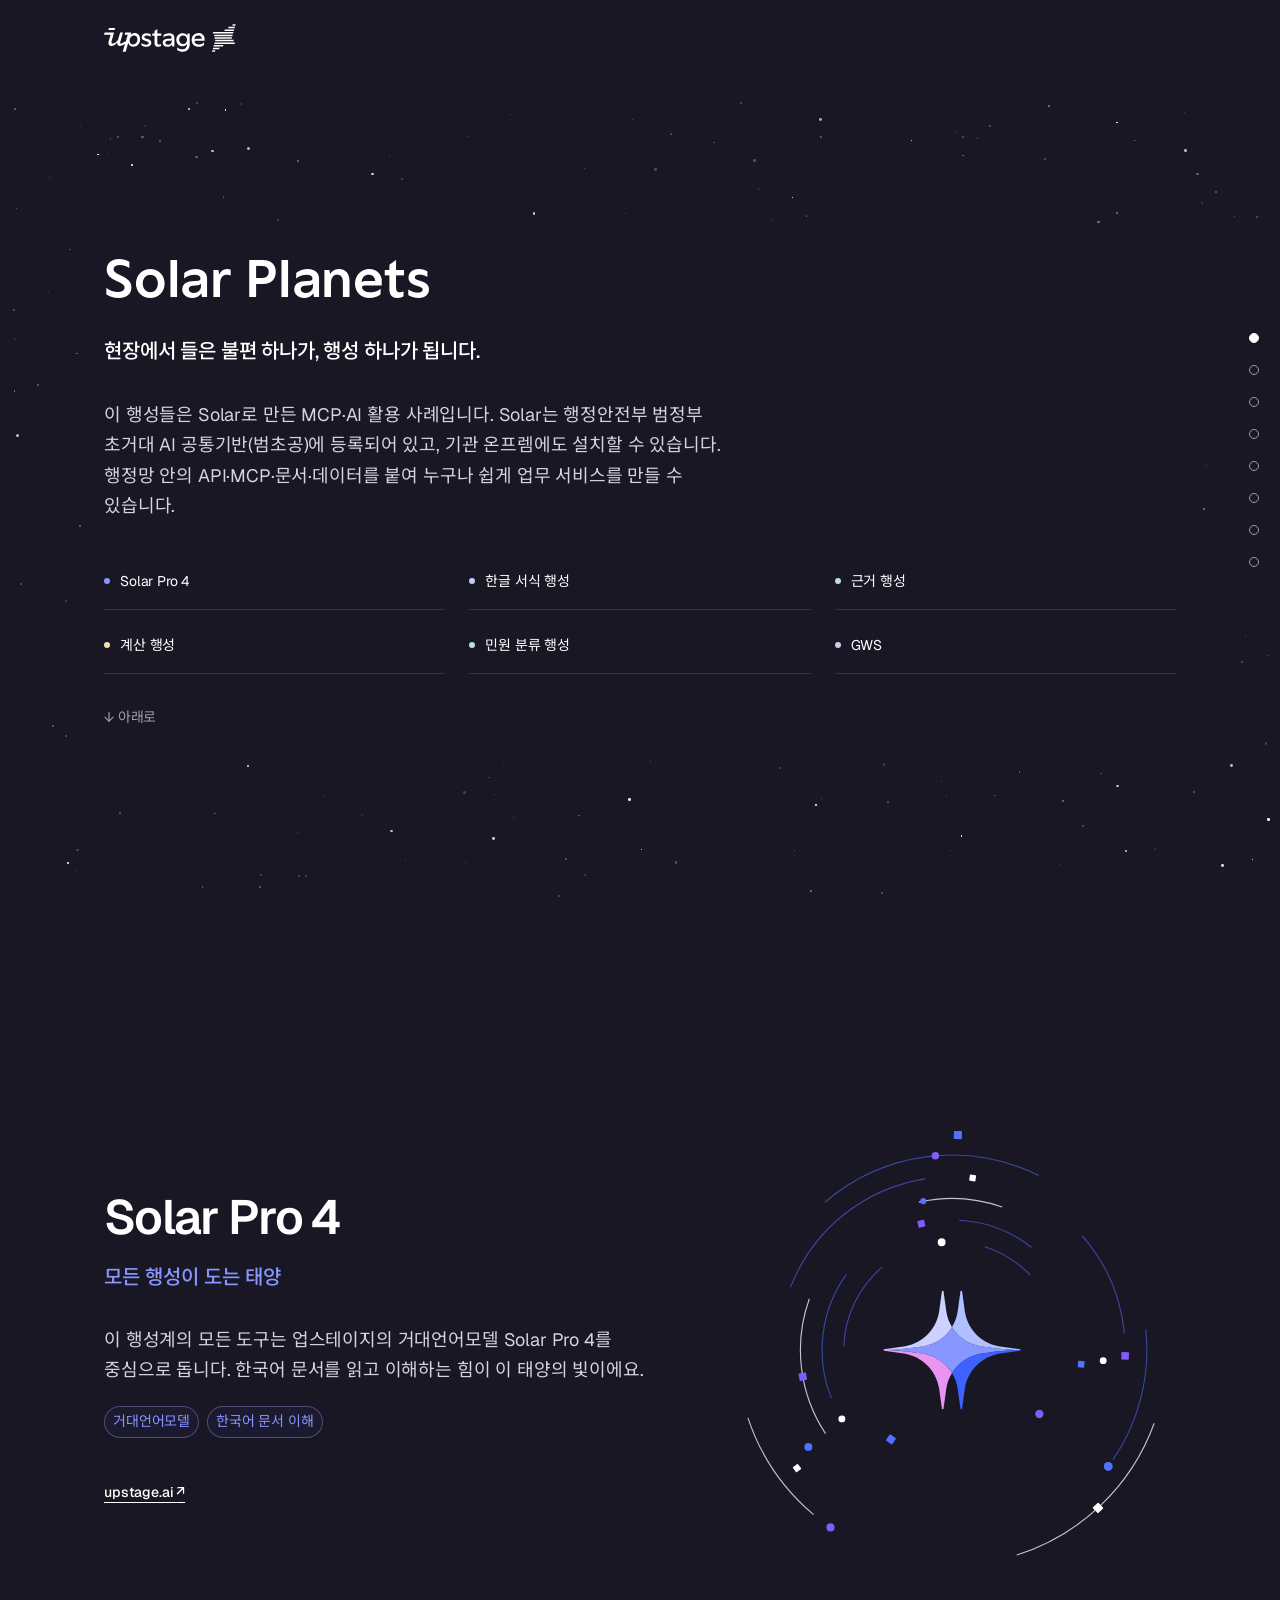
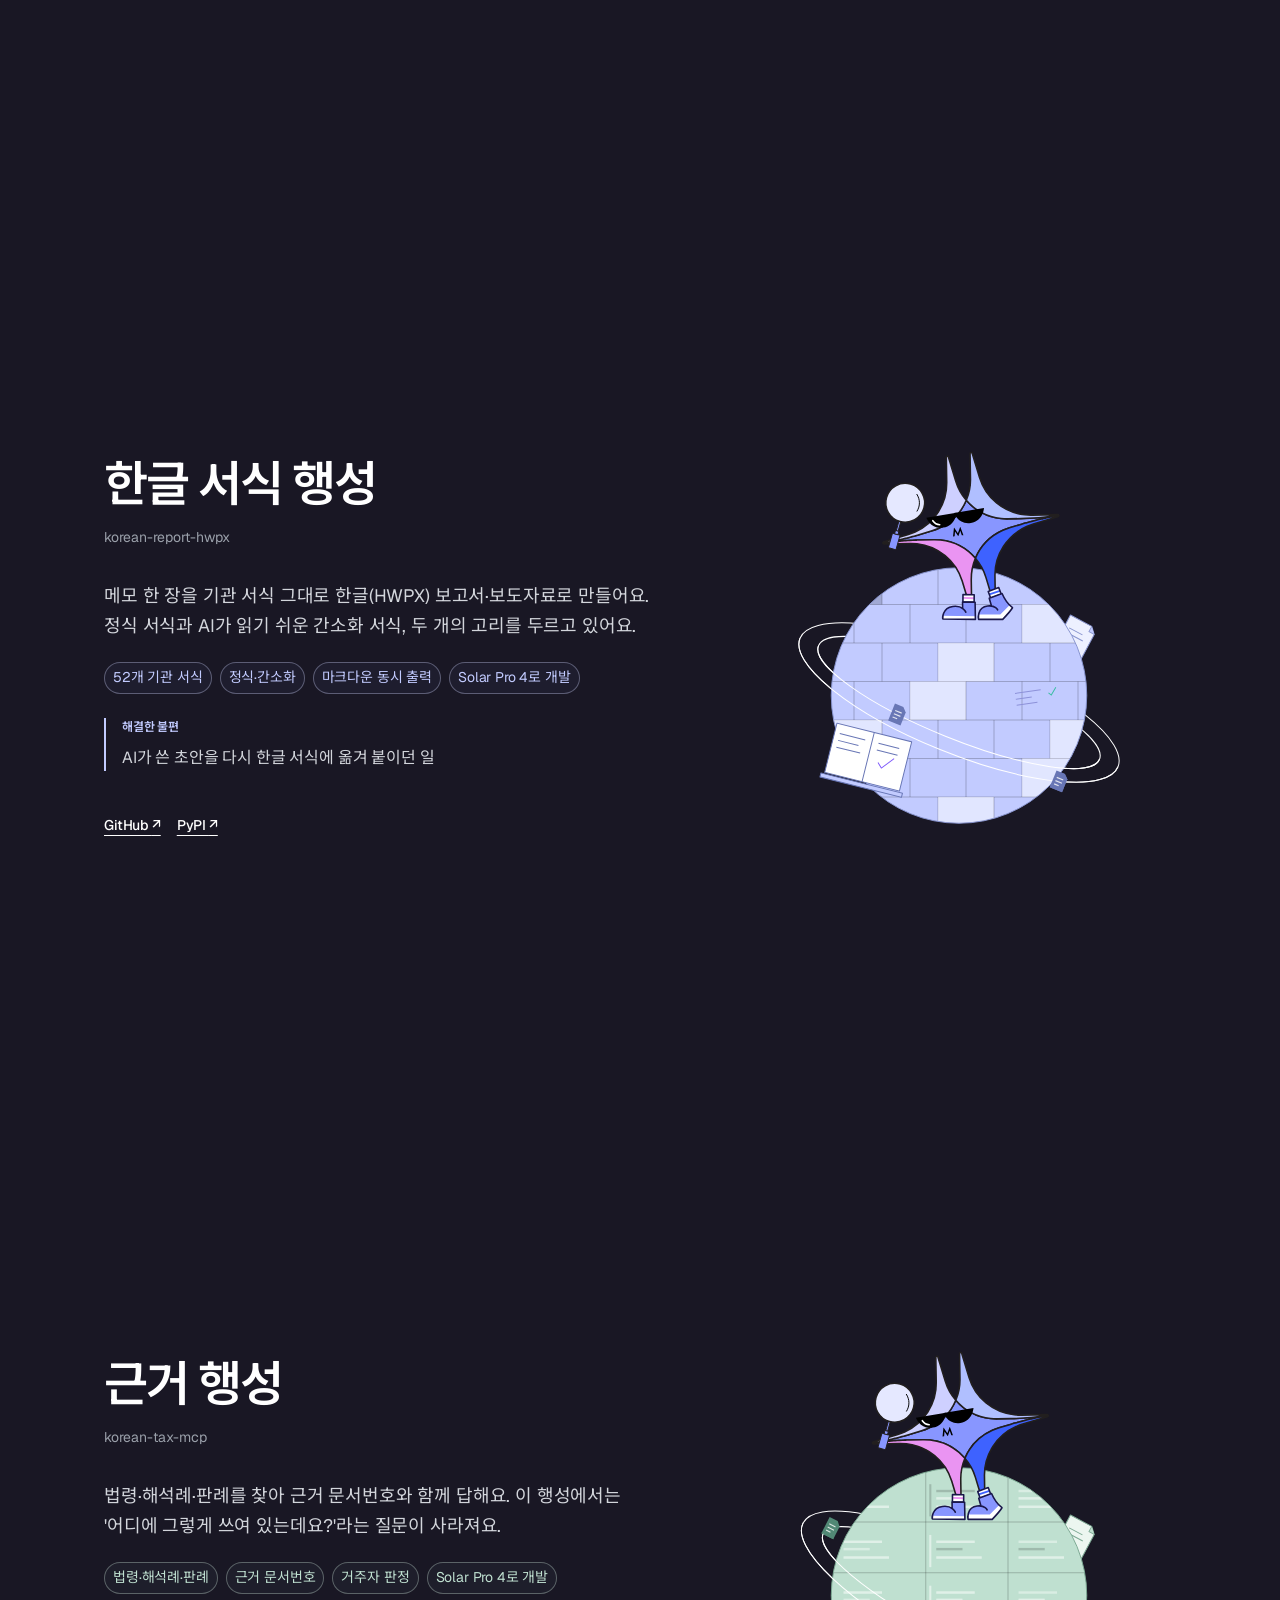
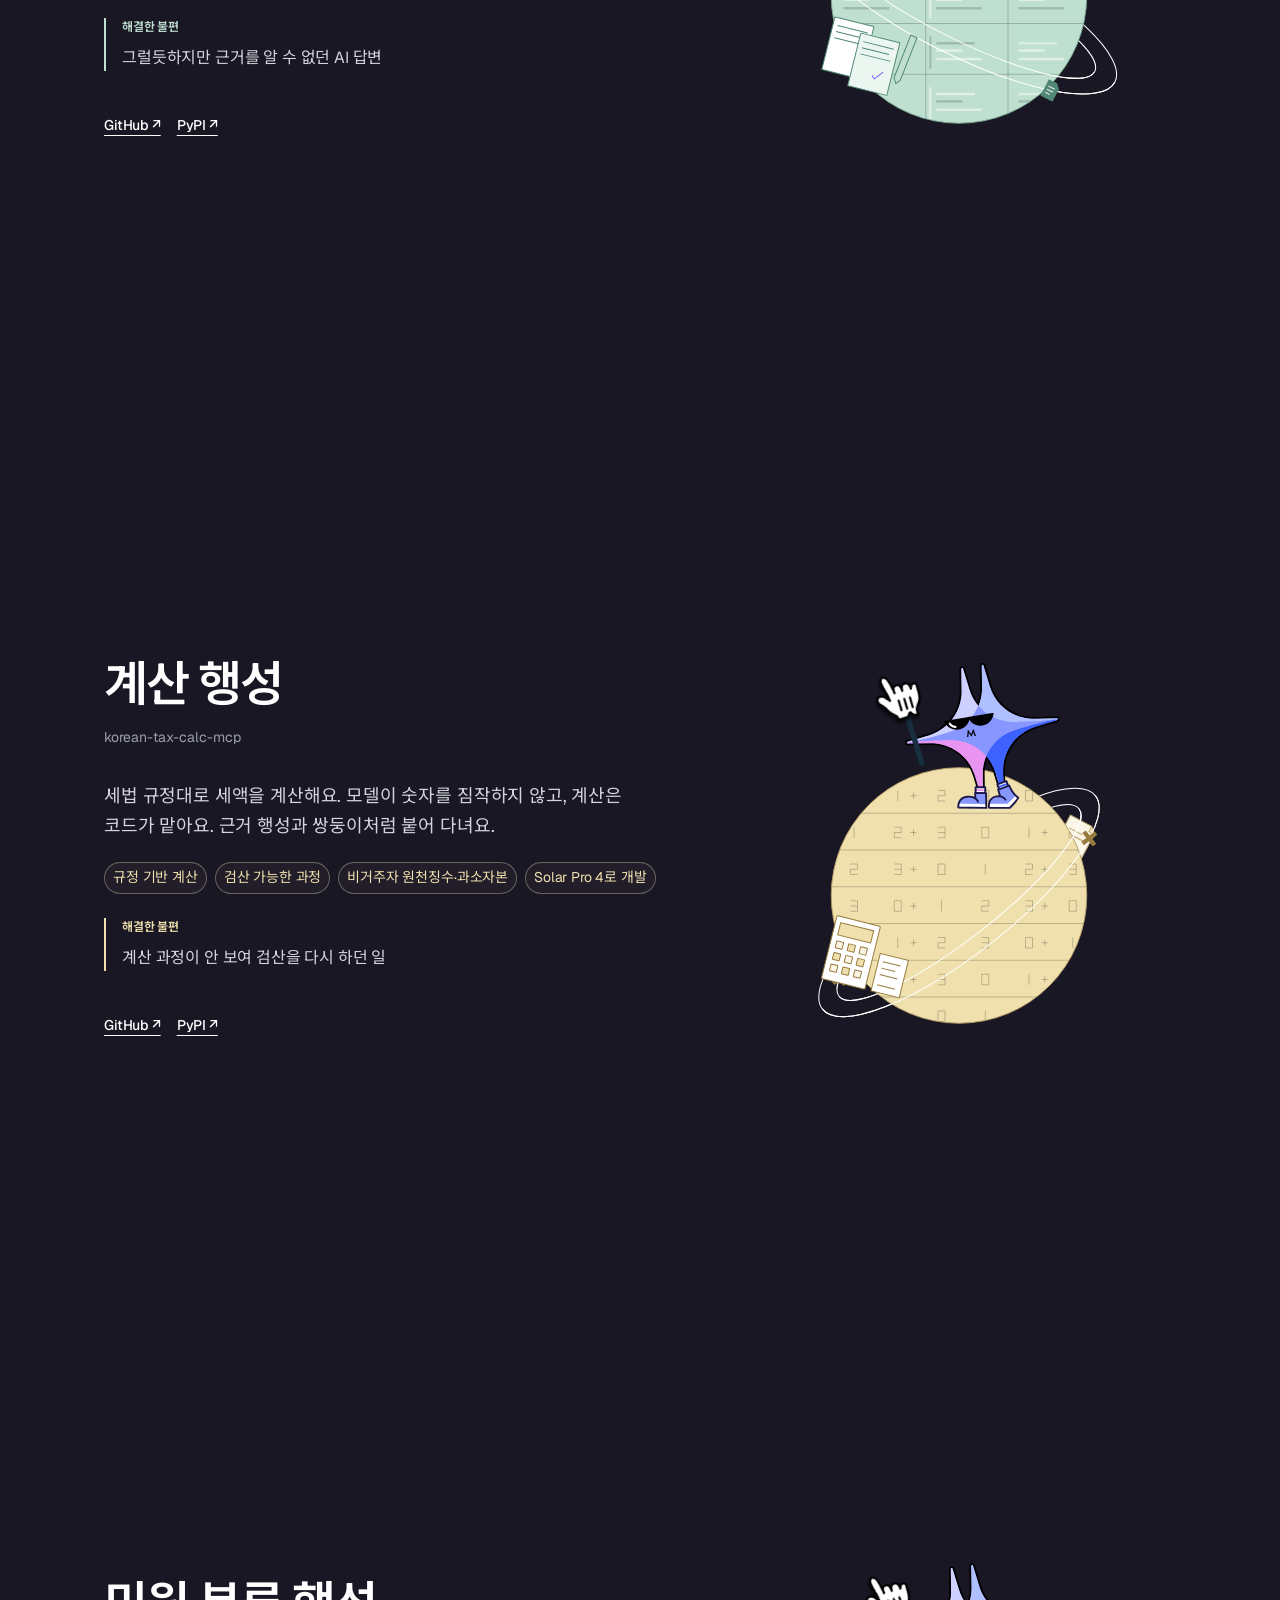
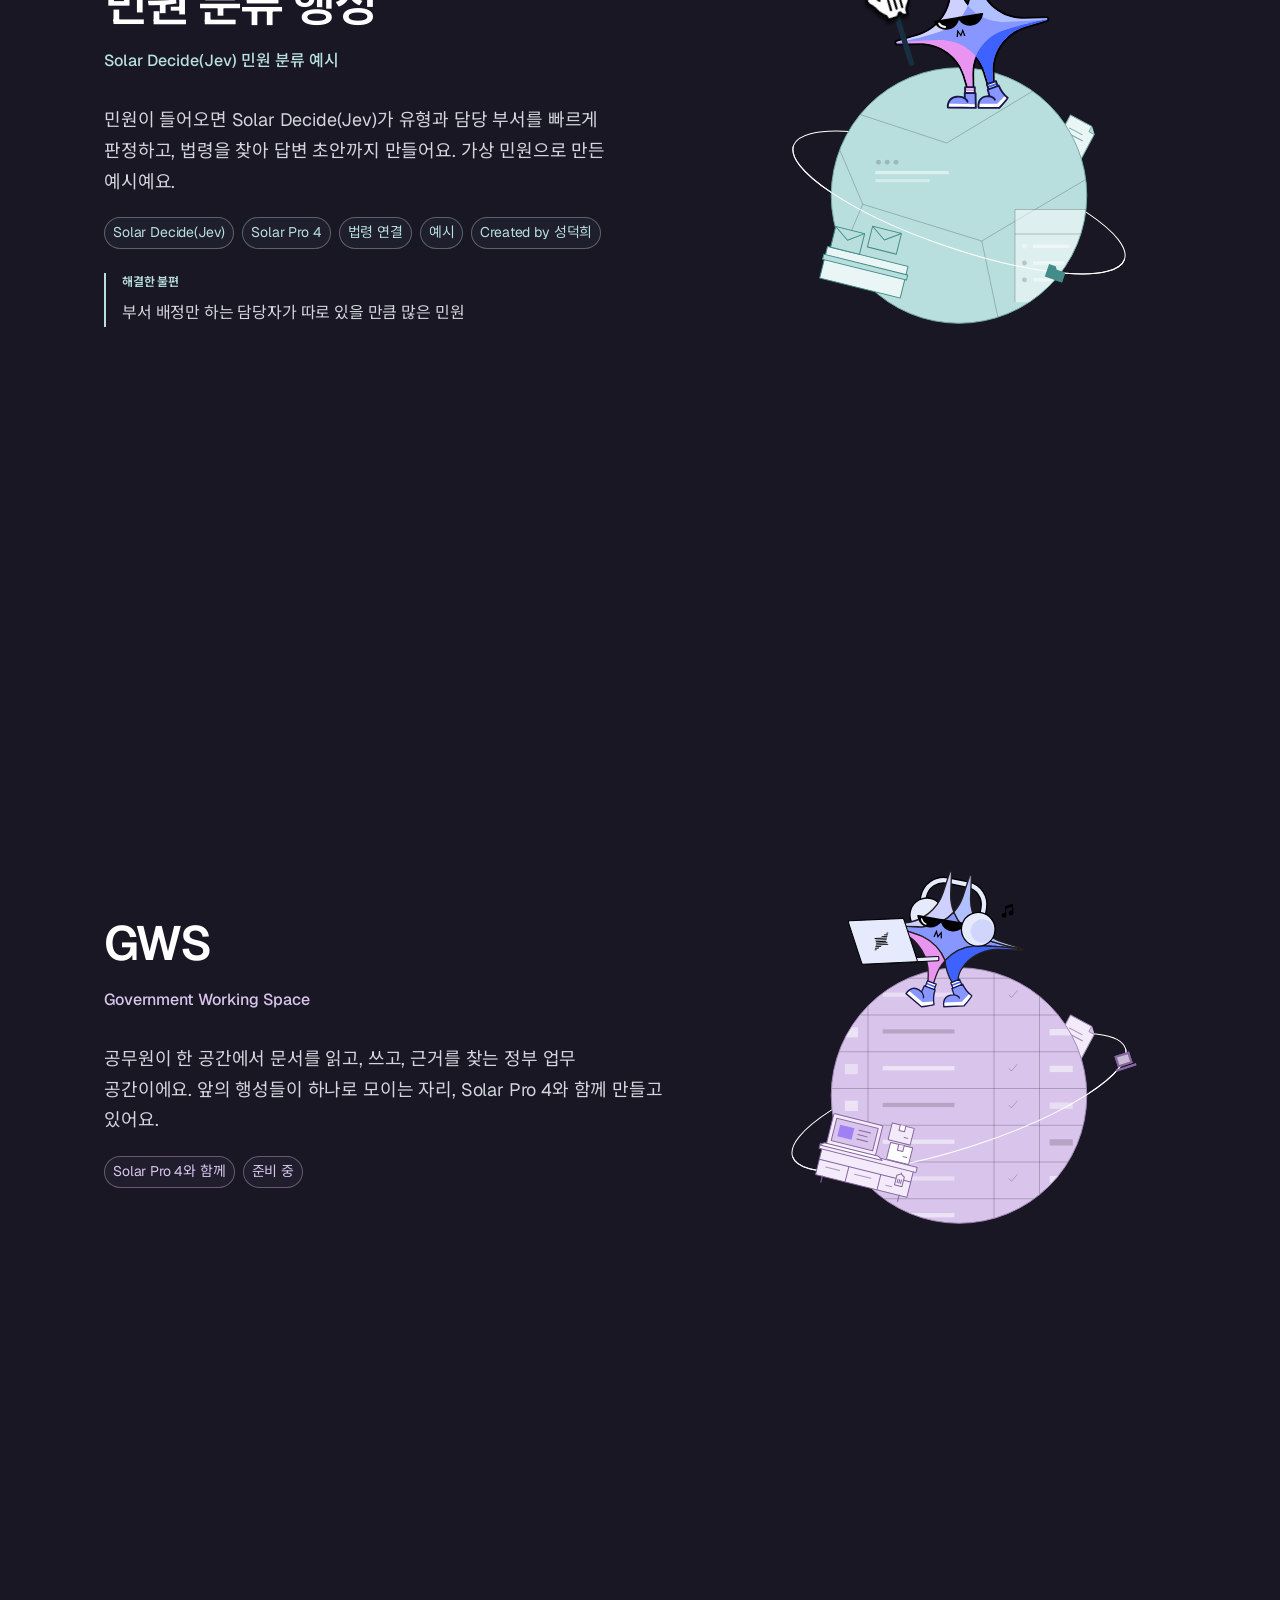
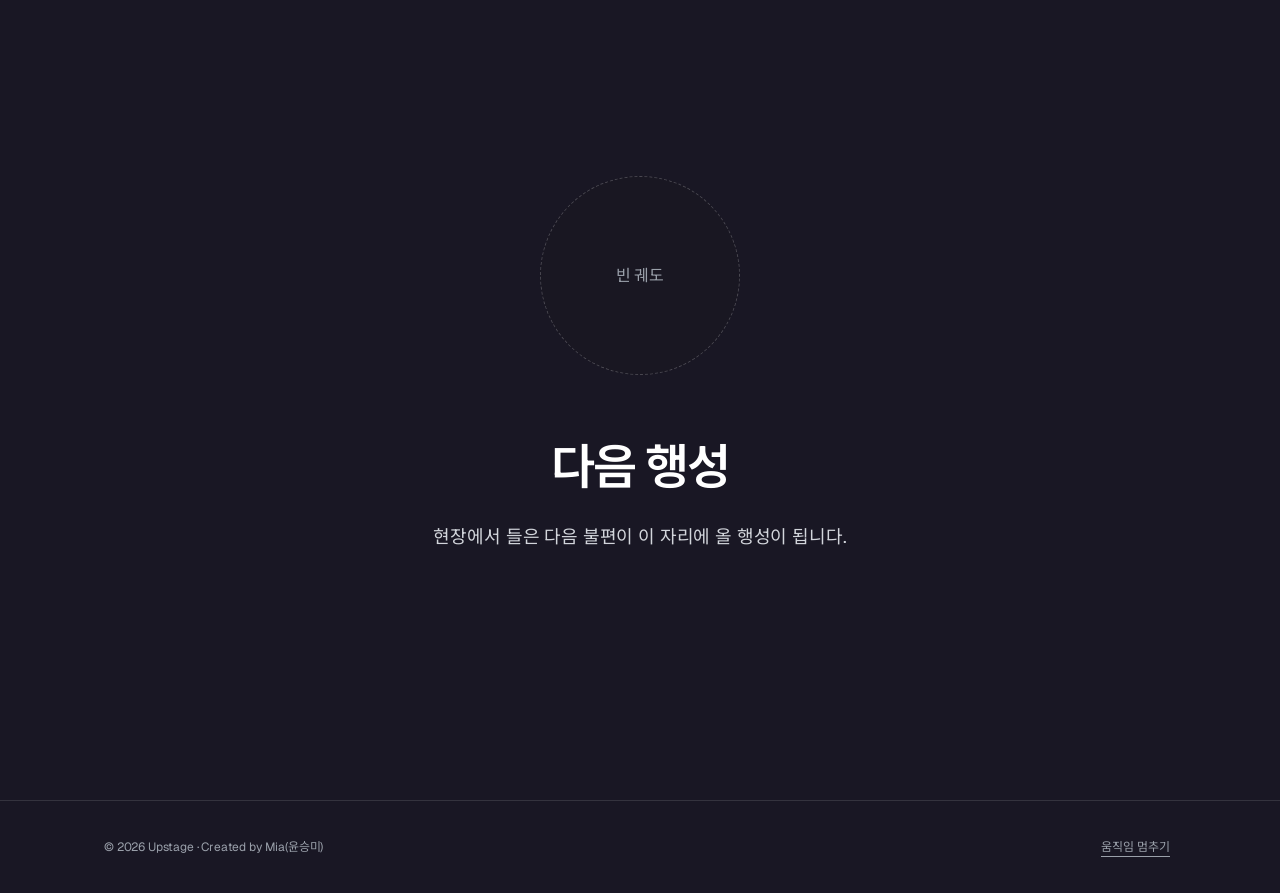
==== index.html @ 7675a3b5 "Paging: treat a reversed wheel direction as a new gesture Trackpad momentum after a downward swipe k" ====
<!doctype html>
<html lang="ko"><head><meta charset="utf-8"><meta name="viewport" content="width=device-width,initial-scale=1">
<meta name="description" content="업스테이지 Solar Pro 4로 만든 공공·세무 AI 도구들을 행성으로 둘러보는 소개 페이지">
<title>Solar Planets</title>
<link rel="icon" type="image/svg+xml" href="assets/brand/upstage_symbol_color.svg">
<link rel="stylesheet" href="https://fonts.googleapis.com/css2?family=Geist:wght@400;500;600;700&amp;family=Noto+Sans+KR:wght@400;500;600;700&amp;display=swap">
<link rel="stylesheet" href="assets/lift/primitives.css"><link rel="stylesheet" href="assets/lift/website.css"><link rel="stylesheet" href="assets/lift/base.website.css"><link rel="stylesheet" href="assets/lift/korean.css"><link rel="stylesheet" href="assets/lift/a11y.website.css"><link rel="stylesheet" href="assets/lift/motion.css"><link rel="stylesheet" href="assets/planet-theme.css?v=20261013-accent-01"><link rel="stylesheet" href="design.css?v=20261014-mobilehero-03">
<script src="section-paging.js?v=20261014-reverse-01" defer></script>
<script src="section-navigation.js?v=20261013-desktop-paging-01" defer></script>
<script src="artwork-motion.js?v=20261013-solar-hero-01" defer></script>
</head><body data-ds-surface="dark">
<div class="space-background" aria-hidden="true"><i class="twinkle-star" style="left:81.92%;top:27.43%;width:1.5px;height:1.5px;opacity:1;--twinkle-duration:6.35s;--twinkle-delay:-11.39s"></i><i style="left:3.43%;top:30.44%;width:1px;height:1px;opacity:0.09"></i><i style="left:98.40%;top:54.71%;width:2px;height:2px;opacity:0.25"></i><i style="left:74.21%;top:94.42%;width:1px;height:1px;opacity:0.29"></i><i style="left:57.51%;top:62.82%;width:1px;height:1px;opacity:0.20"></i><i style="left:56.51%;top:53.94%;width:1.5px;height:1.5px;opacity:0.21"></i><i style="left:20.25%;top:98.49%;width:1.5px;height:1.5px;opacity:0.31"></i><i style="left:86.68%;top:42.54%;width:2px;height:2px;opacity:0.21"></i><i style="left:76.55%;top:60.64%;width:1px;height:1px;opacity:0.11"></i><i style="left:87.43%;top:73.62%;width:1.5px;height:1.5px;opacity:0.29"></i><i style="left:49.24%;top:80.15%;width:1px;height:1px;opacity:0.17"></i><i style="left:22.03%;top:60.54%;width:2px;height:2px;opacity:0.27"></i><i style="left:15.08%;top:63.52%;width:2px;height:2px;opacity:0.17"></i><i style="left:9.35%;top:60.04%;width:1.5px;height:1.5px;opacity:0.32"></i><i style="left:6.63%;top:46.06%;width:1.5px;height:1.5px;opacity:0.26"></i><i style="left:51.10%;top:18.69%;width:2.5px;height:2.5px;opacity:0.24"></i><i style="left:52.01%;top:79.27%;width:1.5px;height:1.5px;opacity:0.35"></i><i class="twinkle-star" style="left:37.26%;top:72.13%;width:2.5px;height:2.5px;opacity:1;--twinkle-duration:7.64s;--twinkle-delay:-10.65s"></i><i style="left:56.19%;top:3.49%;width:2px;height:2px;opacity:0.36"></i><i style="left:73.55%;top:86.75%;width:1px;height:1px;opacity:0.31"></i><i style="left:91.71%;top:31.52%;width:1px;height:1px;opacity:0.13"></i><i style="left:82.05%;top:58.64%;width:1px;height:1px;opacity:0.11"></i><i style="left:10.54%;top:62.35%;width:1.5px;height:1.5px;opacity:0.32"></i><i style="left:46.44%;top:65.77%;width:2px;height:2px;opacity:0.32"></i><i style="left:32.22%;top:71.46%;width:1.5px;height:1.5px;opacity:0.15"></i><i style="left:69.67%;top:30.17%;width:1px;height:1px;opacity:0.25"></i><i style="left:23.85%;top:97.19%;width:2px;height:2px;opacity:0.23"></i><i style="left:64.08%;top:15.14%;width:1.5px;height:1.5px;opacity:0.30"></i><i style="left:16.50%;top:26.14%;width:1.5px;height:1.5px;opacity:0.09"></i><i style="left:96.95%;top:73.48%;width:2px;height:2px;opacity:0.29"></i><i style="left:6.56%;top:2.53%;width:2px;height:2px;opacity:0.10"></i><i style="left:27.07%;top:38.47%;width:1.5px;height:1.5px;opacity:0.18"></i><i style="left:79.99%;top:52.02%;width:2px;height:2px;opacity:0.15"></i><i style="left:82.81%;top:16.72%;width:1px;height:1px;opacity:0.15"></i><i class="twinkle-star" style="left:51.11%;top:27.49%;width:1px;height:1px;opacity:1;--twinkle-duration:7.59s;--twinkle-delay:-9.90s"></i><i style="left:44.37%;top:42.48%;width:1px;height:1px;opacity:0.24"></i><i style="left:54.72%;top:41.01%;width:1px;height:1px;opacity:0.16"></i><i style="left:83.38%;top:29.95%;width:1px;height:1px;opacity:0.27"></i><i style="left:14.42%;top:46.22%;width:1px;height:1px;opacity:0.20"></i><i style="left:30.88%;top:32.09%;width:2px;height:2px;opacity:0.13"></i><i style="left:76.54%;top:4.25%;width:1px;height:1px;opacity:0.11"></i><i style="left:53.85%;top:83.68%;width:2px;height:2px;opacity:0.19"></i><i style="left:31.03%;top:2.06%;width:1px;height:1px;opacity:0.14"></i><i style="left:68.73%;top:33.63%;width:1px;height:1px;opacity:0.10"></i><i style="left:69.94%;top:74.78%;width:1px;height:1px;opacity:0.24"></i><i style="left:94.24%;top:51.67%;width:1px;height:1px;opacity:0.35"></i><i style="left:83.37%;top:55.72%;width:2px;height:2px;opacity:0.17"></i><i style="left:62.37%;top:53.79%;width:1.5px;height:1.5px;opacity:0.33"></i><i style="left:83.31%;top:41.16%;width:1px;height:1px;opacity:0.32"></i><i style="left:16.29%;top:22.76%;width:1px;height:1px;opacity:0.12"></i><i style="left:17.41%;top:21.83%;width:1.5px;height:1.5px;opacity:0.30"></i><i class="twinkle-star" style="left:52.26%;top:78.45%;width:1.5px;height:1.5px;opacity:1;--twinkle-duration:8.05s;--twinkle-delay:-4.14s"></i><i style="left:8.73%;top:55.32%;width:1.5px;height:1.5px;opacity:0.11"></i><i style="left:30.91%;top:79.54%;width:1.5px;height:1.5px;opacity:0.24"></i><i style="left:93.81%;top:22.40%;width:2px;height:2px;opacity:0.18"></i><i style="left:8.32%;top:70.95%;width:2.5px;height:2.5px;opacity:0.22"></i><i style="left:82.81%;top:95.96%;width:1px;height:1px;opacity:0.22"></i><i style="left:69.27%;top:88.97%;width:2.5px;height:2.5px;opacity:0.29"></i><i style="left:57.82%;top:11.34%;width:1.5px;height:1.5px;opacity:0.23"></i><i style="left:93.44%;top:19.20%;width:2.5px;height:2.5px;opacity:0.32"></i><i style="left:77.34%;top:10.37%;width:1.5px;height:1.5px;opacity:0.34"></i><i style="left:79.60%;top:85.68%;width:1.5px;height:1.5px;opacity:0.31"></i><i style="left:3.75%;top:32.34%;width:1px;height:1px;opacity:0.23"></i><i style="left:84.47%;top:82.32%;width:1.5px;height:1.5px;opacity:0.13"></i><i style="left:92.78%;top:27.47%;width:1.5px;height:1.5px;opacity:0.26"></i><i style="left:5.93%;top:96.72%;width:1.5px;height:1.5px;opacity:0.12"></i><i style="left:81.00%;top:83.26%;width:2px;height:2px;opacity:0.30"></i><i style="left:49.34%;top:13.20%;width:1.5px;height:1.5px;opacity:0.25"></i><i class="twinkle-star" style="left:65.20%;top:70.31%;width:2px;height:2px;opacity:1;--twinkle-duration:8.69s;--twinkle-delay:-7.58s"></i><i style="left:9.30%;top:90.27%;width:1.5px;height:1.5px;opacity:0.28"></i><i style="left:47.30%;top:1.59%;width:2px;height:2px;opacity:0.20"></i><i style="left:46.27%;top:78.24%;width:1.5px;height:1.5px;opacity:0.29"></i><i style="left:15.25%;top:17.31%;width:2.5px;height:2.5px;opacity:0.32"></i><i style="left:15.33%;top:46.63%;width:2px;height:2px;opacity:0.34"></i><i style="left:11.50%;top:60.67%;width:1px;height:1px;opacity:0.24"></i><i style="left:38.16%;top:86.31%;width:1.5px;height:1.5px;opacity:0.19"></i><i style="left:75.33%;top:56.45%;width:1px;height:1px;opacity:0.26"></i><i style="left:45.29%;top:7.10%;width:2px;height:2px;opacity:0.34"></i><i style="left:13.51%;top:37.31%;width:2px;height:2px;opacity:0.30"></i><i style="left:48.65%;top:49.75%;width:1.5px;height:1.5px;opacity:0.10"></i><i style="left:82.41%;top:72.85%;width:1.5px;height:1.5px;opacity:0.36"></i><i style="left:11.27%;top:13.90%;width:1.5px;height:1.5px;opacity:0.11"></i><i style="left:26.08%;top:2.97%;width:1.5px;height:1.5px;opacity:0.13"></i><i style="left:39.85%;top:12.70%;width:1px;height:1px;opacity:0.26"></i><i style="left:98.13%;top:52.33%;width:1px;height:1px;opacity:0.27"></i><i class="twinkle-star" style="left:71.16%;top:15.54%;width:1px;height:1px;opacity:1;--twinkle-duration:7.65s;--twinkle-delay:-8.48s"></i><i style="left:81.61%;top:59.44%;width:2.5px;height:2.5px;opacity:0.15"></i><i style="left:39.94%;top:79.30%;width:1.5px;height:1.5px;opacity:0.36"></i><i style="left:85.18%;top:48.01%;width:1.5px;height:1.5px;opacity:0.23"></i><i style="left:20.02%;top:64.91%;width:2px;height:2px;opacity:0.27"></i><i style="left:42.96%;top:79.63%;width:1.5px;height:1.5px;opacity:0.28"></i><i style="left:17.92%;top:82.41%;width:1.5px;height:1.5px;opacity:0.10"></i><i style="left:6.24%;top:13.95%;width:1.5px;height:1.5px;opacity:0.19"></i><i style="left:69.95%;top:63.10%;width:1px;height:1px;opacity:0.20"></i><i style="left:72.95%;top:26.13%;width:2px;height:2px;opacity:0.34"></i><i style="left:76.32%;top:40.62%;width:2.5px;height:2.5px;opacity:0.17"></i><i style="left:27.36%;top:2.48%;width:2px;height:2px;opacity:0.10"></i><i style="left:31.33%;top:19.82%;width:1.5px;height:1.5px;opacity:0.21"></i><i style="left:86.78%;top:43.87%;width:2px;height:2px;opacity:0.16"></i><i style="left:31.63%;top:95.39%;width:1px;height:1px;opacity:0.26"></i><i style="left:50.42%;top:23.79%;width:1px;height:1px;opacity:0.09"></i><i style="left:59.08%;top:51.65%;width:2px;height:2px;opacity:0.32"></i><i class="twinkle-star" style="left:67.81%;top:62.00%;width:1.5px;height:1.5px;opacity:1;--twinkle-duration:8.95s;--twinkle-delay:-11.81s"></i><i style="left:37.94%;top:56.71%;width:1px;height:1px;opacity:0.32"></i><i style="left:75.14%;top:1.58%;width:1.5px;height:1.5px;opacity:0.34"></i><i style="left:30.36%;top:17.37%;width:1px;height:1px;opacity:0.29"></i><i style="left:55.37%;top:29.26%;width:1px;height:1px;opacity:0.29"></i><i style="left:54.33%;top:80.04%;width:1px;height:1px;opacity:0.36"></i><i style="left:64.12%;top:88.63%;width:1.5px;height:1.5px;opacity:0.30"></i><i style="left:16.05%;top:7.68%;width:1.5px;height:1.5px;opacity:0.29"></i><i style="left:70.53%;top:79.27%;width:1.5px;height:1.5px;opacity:0.23"></i><i style="left:5.07%;top:66.63%;width:2px;height:2px;opacity:0.20"></i><i style="left:90.83%;top:83.60%;width:1px;height:1px;opacity:0.10"></i><i style="left:80.92%;top:69.58%;width:1.5px;height:1.5px;opacity:0.14"></i><i style="left:5.05%;top:81.67%;width:2px;height:2px;opacity:0.27"></i><i style="left:83.57%;top:51.94%;width:1px;height:1px;opacity:0.21"></i><i style="left:40.10%;top:80.70%;width:1px;height:1px;opacity:0.32"></i><i style="left:68.98%;top:84.83%;width:2.5px;height:2.5px;opacity:0.16"></i><i style="left:93.62%;top:64.82%;width:1.5px;height:1.5px;opacity:0.31"></i><i class="twinkle-star" style="left:61.89%;top:21.85%;width:1px;height:1px;opacity:1;--twinkle-duration:6.62s;--twinkle-delay:-3.92s"></i><i style="left:46.65%;top:75.97%;width:1px;height:1px;opacity:0.14"></i><i style="left:52.19%;top:53.37%;width:1.5px;height:1.5px;opacity:0.22"></i><i style="left:89.53%;top:11.05%;width:2px;height:2px;opacity:0.29"></i><i style="left:26.67%;top:50.55%;width:1px;height:1px;opacity:0.23"></i><i style="left:94.92%;top:21.18%;width:2px;height:2px;opacity:0.32"></i><i style="left:75.93%;top:31.03%;width:1.5px;height:1.5px;opacity:0.24"></i><i style="left:21.07%;top:54.40%;width:1.5px;height:1.5px;opacity:0.34"></i><i style="left:12.46%;top:15.55%;width:2px;height:2px;opacity:0.35"></i><i style="left:33.76%;top:64.43%;width:1.5px;height:1.5px;opacity:0.34"></i><i style="left:43.44%;top:6.23%;width:2px;height:2px;opacity:0.36"></i><i style="left:7.68%;top:72.32%;width:2px;height:2px;opacity:0.14"></i><i style="left:39.45%;top:70.28%;width:1.5px;height:1.5px;opacity:0.10"></i><i style="left:88.49%;top:50.62%;width:2px;height:2px;opacity:0.22"></i><i style="left:54.14%;top:63.77%;width:1.5px;height:1.5px;opacity:0.10"></i><i style="left:66.28%;top:25.96%;width:2px;height:2px;opacity:0.29"></i><i style="left:71.89%;top:29.25%;width:2px;height:2px;opacity:0.18"></i><i class="twinkle-star" style="left:98.10%;top:48.54%;width:1.5px;height:1.5px;opacity:1;--twinkle-duration:8.52s;--twinkle-delay:-5.14s"></i><i style="left:68.84%;top:99.06%;width:2px;height:2px;opacity:0.28"></i><i style="left:98.10%;top:2.34%;width:1.5px;height:1.5px;opacity:0.34"></i><i style="left:28.24%;top:90.46%;width:2px;height:2px;opacity:0.10"></i><i style="left:9.17%;top:15.06%;width:2px;height:2px;opacity:0.32"></i><i style="left:49.08%;top:48.12%;width:2px;height:2px;opacity:0.17"></i><i style="left:50.82%;top:84.57%;width:1px;height:1px;opacity:0.30"></i><i style="left:7.06%;top:28.05%;width:2px;height:2px;opacity:0.17"></i><i style="left:86.40%;top:76.66%;width:1px;height:1px;opacity:0.23"></i><i style="left:60.20%;top:24.42%;width:1px;height:1px;opacity:0.34"></i><i style="left:64.06%;top:30.06%;width:1.5px;height:1.5px;opacity:0.23"></i><i style="left:48.82%;top:23.62%;width:1.5px;height:1.5px;opacity:0.24"></i><i style="left:36.58%;top:15.08%;width:1px;height:1px;opacity:0.29"></i><i style="left:76.30%;top:15.26%;width:1.5px;height:1.5px;opacity:0.21"></i><i style="left:89.33%;top:77.71%;width:1px;height:1px;opacity:0.10"></i><i style="left:84.50%;top:91.68%;width:2px;height:2px;opacity:0.27"></i><i style="left:38.46%;top:43.54%;width:2px;height:2px;opacity:0.30"></i><i class="twinkle-star" style="left:47.25%;top:27.19%;width:1px;height:1px;opacity:1;--twinkle-duration:6.58s;--twinkle-delay:-11.21s"></i><i style="left:93.24%;top:87.87%;width:2px;height:2px;opacity:0.32"></i><i style="left:22.94%;top:17.96%;width:1.5px;height:1.5px;opacity:0.18"></i><i style="left:97.25%;top:70.64%;width:1px;height:1px;opacity:0.29"></i><i style="left:92.52%;top:12.45%;width:1px;height:1px;opacity:0.22"></i><i style="left:81.58%;top:17.57%;width:1.5px;height:1.5px;opacity:0.27"></i><i style="left:67.09%;top:72.52%;width:1.5px;height:1.5px;opacity:0.10"></i><i style="left:56.61%;top:52.64%;width:1.5px;height:1.5px;opacity:0.27"></i><i style="left:65.68%;top:31.00%;width:2px;height:2px;opacity:0.12"></i><i style="left:18.67%;top:64.63%;width:1.5px;height:1.5px;opacity:0.34"></i><i style="left:90.14%;top:94.21%;width:2px;height:2px;opacity:0.11"></i><i style="left:5.10%;top:46.87%;width:1px;height:1px;opacity:0.09"></i><i style="left:40.05%;top:90.76%;width:1px;height:1px;opacity:0.35"></i><i style="left:44.16%;top:95.29%;width:2px;height:2px;opacity:0.33"></i><i style="left:55.69%;top:37.42%;width:1.5px;height:1.5px;opacity:0.17"></i><i style="left:55.66%;top:42.45%;width:1.5px;height:1.5px;opacity:0.27"></i><i style="left:60.08%;top:74.64%;width:1.5px;height:1.5px;opacity:0.21"></i><i class="twinkle-star" style="left:50.08%;top:94.37%;width:1px;height:1px;opacity:1;--twinkle-duration:5.84s;--twinkle-delay:-6.65s"></i><i style="left:58.10%;top:76.11%;width:2px;height:2px;opacity:0.10"></i><i style="left:51.92%;top:65.03%;width:2.5px;height:2.5px;opacity:0.23"></i><i style="left:59.54%;top:40.02%;width:1px;height:1px;opacity:0.18"></i><i style="left:90.27%;top:10.44%;width:1.5px;height:1.5px;opacity:0.36"></i><i style="left:18.78%;top:11.48%;width:1.5px;height:1.5px;opacity:0.13"></i><i style="left:58.87%;top:75.08%;width:1.5px;height:1.5px;opacity:0.21"></i><i style="left:39.79%;top:78.52%;width:1.5px;height:1.5px;opacity:0.35"></i><i style="left:39.28%;top:85.00%;width:1px;height:1px;opacity:0.19"></i><i style="left:44.86%;top:76.29%;width:1px;height:1px;opacity:0.25"></i><i style="left:64.31%;top:76.77%;width:1.5px;height:1.5px;opacity:0.30"></i><i style="left:26.63%;top:36.27%;width:1px;height:1px;opacity:0.11"></i><i style="left:88.31%;top:36.91%;width:1.5px;height:1.5px;opacity:0.25"></i><i style="left:16.51%;top:61.16%;width:1.5px;height:1.5px;opacity:0.32"></i><i style="left:10.51%;top:42.04%;width:2.5px;height:2.5px;opacity:0.28"></i><i style="left:65.65%;top:39.87%;width:2.5px;height:2.5px;opacity:0.28"></i><i style="left:7.76%;top:64.57%;width:2.5px;height:2.5px;opacity:0.33"></i><i class="twinkle-star" style="left:10.84%;top:38.51%;width:1px;height:1px;opacity:1;--twinkle-duration:7.43s;--twinkle-delay:-6.77s"></i><i style="left:57.67%;top:62.17%;width:1.5px;height:1.5px;opacity:0.15"></i><i style="left:16.72%;top:90.33%;width:1.5px;height:1.5px;opacity:0.30"></i><i style="left:72.87%;top:66.22%;width:2.5px;height:2.5px;opacity:0.36"></i><i style="left:56.66%;top:6.88%;width:2px;height:2px;opacity:0.19"></i><i style="left:3.80%;top:19.64%;width:1px;height:1px;opacity:0.31"></i><i style="left:85.08%;top:83.60%;width:1.5px;height:1.5px;opacity:0.34"></i><i style="left:99.05%;top:72.76%;width:1px;height:1px;opacity:0.34"></i><i style="left:50.23%;top:22.46%;width:1px;height:1px;opacity:0.16"></i><i style="left:1.07%;top:37.53%;width:2px;height:2px;opacity:0.12"></i><i style="left:39.73%;top:72.64%;width:1px;height:1px;opacity:0.12"></i><i style="left:25.29%;top:88.33%;width:1px;height:1px;opacity:0.24"></i><i style="left:52.36%;top:59.88%;width:1.5px;height:1.5px;opacity:0.18"></i><i style="left:39.53%;top:58.44%;width:2px;height:2px;opacity:0.25"></i><i style="left:21.15%;top:51.60%;width:1.5px;height:1.5px;opacity:0.30"></i><i style="left:15.28%;top:11.32%;width:2px;height:2px;opacity:0.26"></i><i style="left:49.37%;top:70.88%;width:1.5px;height:1.5px;opacity:0.30"></i><i class="twinkle-star" style="left:10.25%;top:18.25%;width:2px;height:2px;opacity:1;--twinkle-duration:8.54s;--twinkle-delay:-1.90s"></i><i style="left:43.60%;top:72.81%;width:1px;height:1px;opacity:0.17"></i><i style="left:33.50%;top:22.29%;width:1px;height:1px;opacity:0.15"></i><i style="left:1.23%;top:23.11%;width:1.5px;height:1.5px;opacity:0.34"></i><i style="left:23.18%;top:92.42%;width:1.5px;height:1.5px;opacity:0.25"></i><i style="left:75.50%;top:5.81%;width:2px;height:2px;opacity:0.09"></i><i style="left:5.40%;top:27.62%;width:1.5px;height:1.5px;opacity:0.25"></i><i style="left:14.55%;top:10.80%;width:2px;height:2px;opacity:0.32"></i><i style="left:88.54%;top:2.34%;width:2px;height:2px;opacity:0.35"></i><i style="left:74.65%;top:14.58%;width:1px;height:1px;opacity:0.36"></i><i style="left:62.01%;top:94.39%;width:1.5px;height:1.5px;opacity:0.34"></i><i style="left:86.75%;top:9.22%;width:1px;height:1px;opacity:0.23"></i><i style="left:83.90%;top:59.34%;width:2px;height:2px;opacity:0.19"></i><i style="left:62.24%;top:78.75%;width:1px;height:1px;opacity:0.25"></i><i style="left:36.19%;top:87.89%;width:2.5px;height:2.5px;opacity:0.18"></i><i style="left:96.39%;top:45.32%;width:1.5px;height:1.5px;opacity:0.20"></i><i style="left:11.66%;top:57.69%;width:1px;height:1px;opacity:0.30"></i><i class="twinkle-star" style="left:7.58%;top:17.06%;width:1.5px;height:1.5px;opacity:1;--twinkle-duration:7.21s;--twinkle-delay:-7.85s"></i><i style="left:45.01%;top:8.84%;width:1px;height:1px;opacity:0.33"></i><i style="left:45.59%;top:97.16%;width:2px;height:2px;opacity:0.19"></i><i style="left:68.31%;top:35.88%;width:1.5px;height:1.5px;opacity:0.26"></i><i style="left:96.37%;top:24.02%;width:1px;height:1px;opacity:0.32"></i><i style="left:59.19%;top:20.91%;width:1.5px;height:1.5px;opacity:0.20"></i><i style="left:96.45%;top:11.01%;width:2px;height:2px;opacity:0.26"></i><i style="left:34.79%;top:69.10%;width:1.5px;height:1.5px;opacity:0.33"></i><i style="left:28.05%;top:8.25%;width:1.5px;height:1.5px;opacity:0.36"></i></div>
<a class="skip-link button" href="#main" data-ds-focus>본문으로 건너뛰기</a>
<header><div class="container header-inner"><a class="brand" href="https://www.upstage.ai/" aria-label="Upstage 공식 웹사이트" data-ds-focus><img src="assets/brand/upstage_lockup_white.svg" width="132" height="28" alt="Upstage"></a></div></header>
<main id="main" tabindex="-1">
<section class="hero" id="s0" aria-labelledby="hero-title"><div class="container"><div class="hero-content">
<div class="hero-intro"><h1 id="hero-title" lang="en">Solar Planets</h1>
<p class="intro-line">현장에서 들은 불편 하나가, 행성 하나가 됩니다.</p></div>
<p class="intro-pitch" data-content-original="intro-pitch">이 행성들은 Solar로 만든 MCP·AI 활용 사례입니다. Solar는 행정안전부 범정부 초거대 AI 공통기반(범초공)에 등록되어 있고, 기관 온프렘에도 설치할 수 있습니다.<br>행정망 안의 API·MCP·문서·데이터를 붙여 누구나 쉽게 업무 서비스를 만들 수 있습니다.</p>
<nav class="hero-nav" aria-label="행성 바로가기"><a class="text-link" href="#s1" data-ds-focus>Solar Pro 4</a><a class="text-link" href="#s2" data-ds-focus>한글 서식 행성</a><a class="text-link" href="#s3" data-ds-focus>근거 행성</a><a class="text-link" href="#s4" data-ds-focus>계산 행성</a><a class="text-link" href="#s5" data-ds-focus>민원 분류 행성</a><a class="text-link" href="#s6" data-ds-focus>GWS</a></nav>
<p class="down">↓ 아래로</p>
</div></div></section>
<section class="scene" id="s1" aria-labelledby="s1-title"><div class="container scene-grid">
<div class="scene-copy">
<div class="scene-title"><h2 id="s1-title">Solar Pro 4</h2><p class="sub">모든 행성이 도는 태양</p></div>
<div class="scene-body"><p class="scene-text" data-content-original="sun">이 행성계의 모든 도구는 업스테이지의 거대언어모델 Solar Pro 4를 중심으로 돕니다. 한국어 문서를 읽고 이해하는 힘이 이 태양의 빛이에요.</p><ul class="facts"><li>거대언어모델</li><li>한국어 문서 이해</li></ul></div>
<div class="scene-actions"><a class="text-link" href="https://www.upstage.ai/" target="_blank" rel="noopener" aria-label="Solar Pro 4 — upstage.ai" data-ds-focus>upstage.ai <span aria-hidden="true">↗</span><span class="sr-only"> (새 탭)</span></a></div>
</div>
<div class="graphic-space artwork-stage solar-pro-hero" data-artwork="sun" data-aspect="1:1" aria-hidden="true">
<svg class="artwork-layer artwork-symbol" aria-hidden="true" focusable="false" width="200" height="200" viewBox="0 0 200 200" fill="none" xmlns="http://www.w3.org/2000/svg">
<g clip-path="url(#sp-s1-symbol-clip0_1_3477)">
<path d="M171 99.9666V100.02C170.719 100.02 170.425 100.02 170.131 100.02C169.837 100.02 169.543 100.02 169.262 100.033C166.895 100.074 164.515 100.154 162.148 100.274C161.734 100.288 161.306 100.301 160.878 100.341C160.183 100.368 159.488 100.408 158.792 100.461C158.685 100.461 158.578 100.475 158.485 100.488C157.629 100.528 156.773 100.595 155.931 100.662C155.797 100.662 155.677 100.675 155.543 100.689C154.594 100.755 153.658 100.836 152.709 100.916C151.692 101.01 150.676 101.103 149.66 101.21C148.791 101.29 147.922 101.384 147.053 101.491C146.611 101.531 146.17 101.584 145.715 101.638C145.274 101.678 144.833 101.732 144.392 101.798C144.191 101.825 144.004 101.839 143.803 101.865C142.827 101.986 141.838 102.119 140.862 102.253L130.767 103.644C128.868 103.911 126.996 104.299 125.191 104.807C114.548 107.735 105.602 114.621 99.9866 123.794C94.3841 114.621 85.4256 107.735 74.7822 104.807C72.9772 104.299 71.1052 103.911 69.2065 103.644L59.1248 102.253C58.1487 102.119 57.1726 101.986 56.1832 101.865C55.9826 101.839 55.7954 101.825 55.5948 101.798C55.1536 101.745 54.7123 101.691 54.2577 101.638C53.8165 101.584 53.3752 101.531 52.934 101.491C52.0649 101.384 51.1958 101.29 50.3267 101.21C49.3105 101.103 48.2809 101.01 47.2513 100.916C46.2619 100.822 45.2724 100.742 44.2696 100.675C43.8417 100.649 43.4138 100.608 42.986 100.582C42.5581 100.542 42.1436 100.515 41.7157 100.501C41.6489 100.501 41.582 100.488 41.5151 100.488C41.3547 100.461 41.1942 100.448 41.0338 100.448H40.8466C40.6594 100.448 40.4588 100.421 40.2716 100.408C39.7769 100.368 39.2822 100.341 38.7875 100.314C38.4799 100.301 38.1724 100.288 37.8649 100.274C35.4848 100.154 33.1182 100.074 30.7381 100.033C30.1632 100.007 29.5882 100.007 28.9999 100.007V99.9532C29.5882 99.9532 30.1632 99.9532 30.7381 99.9265C40.2449 99.7527 49.7116 99.0039 59.1248 97.7069L69.2065 96.3163C71.1186 96.0489 73.0039 95.6611 74.8224 95.153C85.4523 92.2114 94.3841 85.3387 99.9866 76.1796C105.602 85.3387 114.534 92.2114 125.151 95.153C126.969 95.6611 128.855 96.0489 130.767 96.3163L140.862 97.7069C142.038 97.8674 143.215 98.0278 144.392 98.1615C145.274 98.2819 146.17 98.3755 147.053 98.4691C147.922 98.576 148.791 98.6696 149.66 98.7498C150.676 98.8568 151.692 98.9638 152.709 99.044C153.658 99.1242 154.594 99.2045 155.543 99.2713C156.519 99.3515 157.495 99.4184 158.485 99.4719C158.578 99.4853 158.685 99.4986 158.792 99.4986C159.902 99.5788 161.025 99.6323 162.148 99.6858C164.515 99.8062 166.895 99.8864 169.262 99.9265C169.837 99.9532 170.425 99.9532 171 99.9532V99.9666Z" fill="#8896FF"/>
<path d="M108.758 39.0883L108.705 39.5161C108.705 39.5161 108.691 39.4493 108.691 39.4225C108.691 39.3022 108.718 39.1819 108.758 39.0883Z" fill="#3E62FF"/>
<path d="M99.9866 123.807C96.9648 128.754 94.8923 134.357 94.0632 140.36L91.2821 160.537V160.577L91.2286 160.858C91.1083 161.206 90.7873 161.446 90.413 161.446C89.9985 161.446 89.6642 161.166 89.5706 160.778C89.5572 160.711 89.5438 160.644 89.5438 160.577L86.7493 140.36C84.3826 123.205 72.0011 109.34 55.6617 104.82C53.8299 104.312 51.9579 103.924 50.0459 103.657L29.869 100.862C29.869 100.862 29.7219 100.849 29.6551 100.836C29.294 100.742 29.0132 100.421 28.9999 100.02C29.5882 100.02 30.1632 100.02 30.7381 100.047C33.1182 100.087 35.4848 100.167 37.8649 100.287C38.1724 100.301 38.4799 100.314 38.7875 100.328C39.2822 100.354 39.7769 100.381 40.2716 100.421C40.4588 100.435 40.6594 100.448 40.8466 100.461H41.0338C41.1942 100.461 41.3547 100.475 41.5151 100.501C41.582 100.501 41.6489 100.515 41.7157 100.515C42.1436 100.528 42.5581 100.555 42.986 100.595C43.4138 100.622 43.8417 100.662 44.2696 100.689C45.2724 100.755 46.2619 100.836 47.2513 100.929C48.2809 101.023 49.3105 101.116 50.3267 101.223C51.1958 101.304 52.0649 101.397 52.934 101.504C53.3752 101.544 53.8165 101.598 54.2577 101.651C54.7123 101.705 55.1536 101.758 55.5948 101.812C55.7954 101.838 55.9826 101.852 56.1832 101.879C57.1726 101.999 58.1487 102.133 59.1248 102.266L69.2065 103.657C71.1052 103.924 72.9772 104.312 74.7822 104.82C85.4256 107.748 94.3841 114.635 99.9866 123.807Z" fill="#EA94F2"/>
<path d="M171 100.02C170.987 100.421 170.719 100.742 170.345 100.836L170.158 100.862H170.131L149.941 103.657C148.029 103.924 146.143 104.312 144.325 104.82C127.972 109.34 115.604 123.205 113.237 140.36L110.416 160.751C110.336 161.152 109.988 161.446 109.56 161.446C109.213 161.446 108.892 161.233 108.758 160.912L108.704 160.484V160.404L105.91 140.36C105.081 134.357 103.022 128.754 99.9866 123.807C105.602 114.635 114.548 107.748 125.191 104.82C126.996 104.312 128.868 103.924 130.767 103.657L140.862 102.266C141.838 102.133 142.827 101.999 143.803 101.879C144.004 101.852 144.191 101.838 144.392 101.812C144.833 101.745 145.274 101.691 145.715 101.651C146.17 101.598 146.611 101.544 147.053 101.504C147.922 101.397 148.791 101.304 149.66 101.223C150.676 101.116 151.692 101.023 152.708 100.929C153.658 100.849 154.594 100.769 155.543 100.702C155.677 100.702 155.797 100.675 155.931 100.675C156.773 100.608 157.629 100.541 158.485 100.501C158.578 100.488 158.685 100.475 158.792 100.475C159.488 100.421 160.183 100.381 160.878 100.354C161.306 100.314 161.734 100.301 162.148 100.287C164.515 100.167 166.895 100.087 169.262 100.047C169.543 100.033 169.837 100.02 170.131 100.033C170.425 100.033 170.719 100.033 171 100.033V100.02Z" fill="#3E62FF"/>
<path d="M108.758 160.912C108.718 160.818 108.691 160.698 108.691 160.577C108.691 160.551 108.691 160.511 108.705 160.484L108.758 160.912Z" fill="#3E62FF"/>
<path d="M99.9866 76.1929C94.3841 85.352 85.4523 92.2247 74.8224 95.1664C73.0039 95.6744 71.1186 96.0622 69.2065 96.3296L59.1248 97.7202C49.7116 99.0172 40.2449 99.766 30.7381 99.9398C30.1632 99.9665 29.5882 99.9665 28.9999 99.9665C29.0132 99.5654 29.294 99.2445 29.6551 99.1509C29.7219 99.1375 29.8021 99.1242 29.869 99.1242L50.0459 96.3296C51.9579 96.0622 53.8299 95.6744 55.6617 95.1664C72.0011 90.6469 84.3826 76.7946 86.7493 59.6396L89.5438 39.4226C89.5438 39.4226 89.5572 39.2889 89.5706 39.222C89.6642 38.8343 89.9985 38.5535 90.413 38.5535C90.7873 38.5535 91.1083 38.7941 91.2286 39.1418L91.2821 39.4226V39.4627L94.0632 59.6396C94.8923 65.6431 96.9648 71.2456 99.9866 76.1929Z" fill="#CED0FF"/>
<path d="M171 99.9665C170.425 99.9665 169.837 99.9665 169.262 99.9398C166.895 99.8997 164.515 99.8195 162.148 99.6991C161.025 99.6456 159.902 99.5922 158.792 99.5119C158.685 99.5119 158.578 99.4986 158.485 99.4852C157.495 99.4317 156.519 99.3648 155.543 99.2846C154.594 99.2178 153.658 99.1375 152.708 99.0573C151.692 98.9637 150.676 98.8701 149.66 98.7632C148.791 98.6829 147.922 98.5893 147.053 98.4824C146.17 98.3888 145.274 98.2952 144.392 98.1748C143.215 98.0411 142.038 97.8807 140.862 97.7202L130.767 96.3296C128.855 96.0622 126.969 95.6744 125.151 95.1664C114.534 92.2247 105.602 85.352 99.9866 76.1929C103.022 71.2456 105.081 65.6431 105.91 59.6396L108.704 39.5162L108.758 39.0883C108.892 38.7674 109.213 38.5535 109.56 38.5535C109.988 38.5535 110.336 38.8476 110.416 39.2488L113.237 59.6396C115.604 76.7946 127.972 90.6469 144.325 95.1664C146.143 95.6744 148.029 96.0622 149.941 96.3296L170.131 99.1242H170.158L170.345 99.1509C170.719 99.2445 170.987 99.5654 171 99.9665Z" fill="#B0BFFF"/>
</g>
<defs>
<clipPath id="sp-s1-symbol-clip0_1_3477">
<rect x="28.9999" y="38.5535" width="142" height="122.893" fill="white"/>
</clipPath>
</defs>
</svg>

</div>
</div></section>
<section class="scene" id="s2" aria-labelledby="s2-title"><div class="container scene-grid">
<div class="scene-copy">
<div class="scene-title"><h2 id="s2-title">한글 서식 행성</h2><p class="sub">korean-report-hwpx</p></div>
<div class="scene-body"><p class="scene-text" data-content-original="hwpx">메모 한 장을 기관 서식 그대로 한글(HWPX) 보고서·보도자료로 만들어요. 정식 서식과 AI가 읽기 쉬운 간소화 서식, 두 개의 고리를 두르고 있어요.</p><ul class="facts"><li>52개 기관 서식</li><li>정식·간소화</li><li>마크다운 동시 출력</li><li>Solar Pro 4로 개발</li></ul><p class="pain"><b>해결한 불편</b>AI가 쓴 초안을 다시 한글 서식에 옮겨 붙이던 일</p></div>
<div class="scene-actions"><a class="text-link" href="https://github.com/UpstageAI/korean-report-hwpx" target="_blank" rel="noopener" aria-label="한글 서식 행성 — GitHub" data-ds-focus>GitHub <span aria-hidden="true">↗</span><span class="sr-only"> (새 탭)</span></a><a class="text-link" href="https://pypi.org/project/korean-report-hwpx/" target="_blank" rel="noopener" aria-label="한글 서식 행성 — PyPI" data-ds-focus>PyPI <span aria-hidden="true">↗</span><span class="sr-only"> (새 탭)</span></a></div>
</div>
<div class="graphic-space artwork-stage" data-artwork="hwpx" data-aspect="1:1" aria-hidden="true">
<svg class="artwork-layer" aria-hidden="true" focusable="false" data-artwork-motion="" xmlns="http://www.w3.org/2000/svg" width="1280" height="1280" viewBox="0 0 1280 1280"><title>한글 서식 행성</title><defs><clipPath id="sp-s2-planet-planet-clip"><circle cx="660" cy="770" r="365" /></clipPath><clipPath id="sp-s2-planet-orbit-front"><rect x="0" y="790" width="1280" height="490" /></clipPath></defs><style>@media(prefers-reduced-motion:reduce){.orbit-dot{display:none}}</style><g id="sp-s2-planet-ring-back" transform="rotate(22 660 790)" fill="none" stroke="#FFFFFF" stroke-width="2.8"><ellipse cx="660" cy="790" rx="490" ry="145" /><ellipse cx="660" cy="790" rx="433" ry="104" /></g><g class="orbit-dot" transform="rotate(22 660 790)"><g fill="#6876B5" stroke="none" data-orbit-icon="document"><g transform="scale(2)" data-icon-scale="2"><path d="M-9-13H4L10-7V13H-9Z" /><path d="M-5-4H5M-5 1H5M-5 6H2" fill="none" stroke="white" stroke-width="1.6" opacity=".8" /></g><animateMotion dur="12s" begin="-0.876s" repeatCount="indefinite" calcMode="paced" rotate="0" path="M1150 790 A490 145 0 0 1 170 790 A490 145 0 0 1 1150 790" /></g><g fill="#6876B5" stroke="none" data-orbit-icon="document"><g transform="scale(2)" data-icon-scale="2"><path d="M-9-13H4L10-7V13H-9Z" /><path d="M-5-4H5M-5 1H5M-5 6H2" fill="none" stroke="white" stroke-width="1.6" opacity=".8" /></g><animateMotion dur="12.08s" begin="-3.854s" repeatCount="indefinite" calcMode="paced" rotate="0" path="M1093 790 A433 104 0 0 1 227 790 A433 104 0 0 1 1093 790" /></g><g fill="#6876B5" stroke="none" data-orbit-icon="document"><g transform="scale(2)" data-icon-scale="2"><path d="M-9-13H4L10-7V13H-9Z" /><path d="M-5-4H5M-5 1H5M-5 6H2" fill="none" stroke="white" stroke-width="1.6" opacity=".8" /></g><animateMotion dur="12.75s" begin="-7.829s" repeatCount="indefinite" calcMode="paced" rotate="0" path="M1150 790 A490 145 0 0 1 170 790 A490 145 0 0 1 1150 790" /></g><g fill="#6876B5" stroke="none" data-orbit-icon="document"><g transform="scale(2)" data-icon-scale="2"><path d="M-9-13H4L10-7V13H-9Z" /><path d="M-5-4H5M-5 1H5M-5 6H2" fill="none" stroke="white" stroke-width="1.6" opacity=".8" /></g><animateMotion dur="14.32s" begin="-12.372s" repeatCount="indefinite" calcMode="paced" rotate="0" path="M1093 790 A433 104 0 0 1 227 790 A433 104 0 0 1 1093 790" /></g></g><g id="sp-s2-planet-rear-asset-document" transform="rotate(28 980 635)" stroke="#8995CF" stroke-width="2.8" stroke-linejoin="round"><path d="M934 552h69l17 17v111h-86Z" fill="#EDF0FF" /><path d="M1003 552v17h17" fill="#C2CBFF" /><path d="M948 586h43 M948 601h52 M948 616h31" fill="none" /><path d="m969 644 8 8 15-19" fill="none" stroke="#805CFB" /></g><g id="sp-s2-planet-planet"><circle cx="660" cy="770" r="365" fill="#C2CBFF" />
<g clip-path="url(#sp-s2-planet-planet-clip)" opacity="1"><path d="M275 400H1050" stroke="#000000" stroke-width="2.8" stroke-opacity=".22" /><path d="M280 400v110" stroke="#000000" stroke-width="2.8" stroke-opacity=".22" /><rect x="280" y="400" width="160" height="110" fill="#000000" opacity=".17" /><path d="M440 400v110" stroke="#000000" stroke-width="2.8" stroke-opacity=".22" /><path d="M600 400v110" stroke="#000000" stroke-width="2.8" stroke-opacity=".22" /><path d="M760 400v110" stroke="#000000" stroke-width="2.8" stroke-opacity=".22" /><path d="M920 400v110" stroke="#000000" stroke-width="2.8" stroke-opacity=".22" /><rect x="920" y="400" width="160" height="110" fill="#FFFFFF" opacity=".52" /><path d="M275 510H1050" stroke="#000000" stroke-width="2.8" stroke-opacity=".22" /><path d="M360 510v110" stroke="#000000" stroke-width="2.8" stroke-opacity=".22" /><path d="M520 510v110" stroke="#000000" stroke-width="2.8" stroke-opacity=".22" /><path d="M680 510v110" stroke="#000000" stroke-width="2.8" stroke-opacity=".22" /><path d="M840 510v110" stroke="#000000" stroke-width="2.8" stroke-opacity=".22" /><rect x="840" y="510" width="160" height="110" fill="#FFFFFF" opacity=".52" /><path d="M1000 510v110" stroke="#000000" stroke-width="2.8" stroke-opacity=".22" /><path d="M275 620H1050" stroke="#000000" stroke-width="2.8" stroke-opacity=".22" /><path d="M280 620v110" stroke="#000000" stroke-width="2.8" stroke-opacity=".22" /><path d="M440 620v110" stroke="#000000" stroke-width="2.8" stroke-opacity=".22" /><path d="M600 620v110" stroke="#000000" stroke-width="2.8" stroke-opacity=".22" /><rect x="600" y="620" width="160" height="110" fill="#FFFFFF" opacity=".52" /><path d="M760 620v110" stroke="#000000" stroke-width="2.8" stroke-opacity=".22" /><path d="M920 620v110" stroke="#000000" stroke-width="2.8" stroke-opacity=".22" /><path d="M275 730H1050" stroke="#000000" stroke-width="2.8" stroke-opacity=".22" /><path d="M360 730v110" stroke="#000000" stroke-width="2.8" stroke-opacity=".22" /><path d="M520 730v110" stroke="#000000" stroke-width="2.8" stroke-opacity=".22" /><rect x="520" y="730" width="160" height="110" fill="#FFFFFF" opacity=".52" /><path d="M680 730v110" stroke="#000000" stroke-width="2.8" stroke-opacity=".22" /><path d="M840 730v110" stroke="#000000" stroke-width="2.8" stroke-opacity=".22" /><path d="M1000 730v110" stroke="#000000" stroke-width="2.8" stroke-opacity=".22" /><path d="M275 840H1050" stroke="#000000" stroke-width="2.8" stroke-opacity=".22" /><path d="M280 840v110" stroke="#000000" stroke-width="2.8" stroke-opacity=".22" /><rect x="280" y="840" width="160" height="110" fill="#FFFFFF" opacity=".52" /><path d="M440 840v110" stroke="#000000" stroke-width="2.8" stroke-opacity=".22" /><path d="M600 840v110" stroke="#000000" stroke-width="2.8" stroke-opacity=".22" /><path d="M760 840v110" stroke="#000000" stroke-width="2.8" stroke-opacity=".22" /><path d="M920 840v110" stroke="#000000" stroke-width="2.8" stroke-opacity=".22" /><rect x="920" y="840" width="160" height="110" fill="#FFFFFF" opacity=".52" /><path d="M275 950H1050" stroke="#000000" stroke-width="2.8" stroke-opacity=".22" /><path d="M360 950v110" stroke="#000000" stroke-width="2.8" stroke-opacity=".22" /><path d="M520 950v110" stroke="#000000" stroke-width="2.8" stroke-opacity=".22" /><path d="M680 950v110" stroke="#000000" stroke-width="2.8" stroke-opacity=".22" /><path d="M840 950v110" stroke="#000000" stroke-width="2.8" stroke-opacity=".22" /><rect x="840" y="950" width="160" height="110" fill="#FFFFFF" opacity=".52" /><path d="M1000 950v110" stroke="#000000" stroke-width="2.8" stroke-opacity=".22" /><path d="M275 1060H1050" stroke="#000000" stroke-width="2.8" stroke-opacity=".22" /><path d="M280 1060v110" stroke="#000000" stroke-width="2.8" stroke-opacity=".22" /><path d="M440 1060v110" stroke="#000000" stroke-width="2.8" stroke-opacity=".22" /><path d="M600 1060v110" stroke="#000000" stroke-width="2.8" stroke-opacity=".22" /><rect x="600" y="1060" width="160" height="110" fill="#FFFFFF" opacity=".52" /><path d="M760 1060v110" stroke="#000000" stroke-width="2.8" stroke-opacity=".22" /><path d="M920 1060v110" stroke="#000000" stroke-width="2.8" stroke-opacity=".22" /></g><circle cx="660" cy="770" r="365" fill="none" stroke="#8995CF" stroke-width="2.8" />

<g transform="translate(820 764) rotate(-8)" stroke="#8D92D9" stroke-width="2.8" fill="none"><path d="M0 0h74 M0 17h46 M0 34h60" /><path d="m95 12 7 7 16-20" stroke="#39BEA2" /></g></g><g id="sp-s2-planet-ring-front" transform="rotate(22 660 790)" fill="none" stroke="#FFFFFF" stroke-width="2.8"><path d="M1150 790 A490 145 0 0 1 170 790" /><path d="M1093 790 A433 104 0 0 1 227 790" /></g><g class="orbit-dot" transform="rotate(22 660 790)" clip-path="url(#sp-s2-planet-orbit-front)"><g fill="#6876B5" stroke="none" data-orbit-icon="document"><g transform="scale(2)" data-icon-scale="2"><path d="M-9-13H4L10-7V13H-9Z" /><path d="M-5-4H5M-5 1H5M-5 6H2" fill="none" stroke="white" stroke-width="1.6" opacity=".8" /></g><animateMotion dur="12s" begin="-0.876s" repeatCount="indefinite" calcMode="paced" rotate="0" path="M1150 790 A490 145 0 0 1 170 790 A490 145 0 0 1 1150 790" /></g><g fill="#6876B5" stroke="none" data-orbit-icon="document"><g transform="scale(2)" data-icon-scale="2"><path d="M-9-13H4L10-7V13H-9Z" /><path d="M-5-4H5M-5 1H5M-5 6H2" fill="none" stroke="white" stroke-width="1.6" opacity=".8" /></g><animateMotion dur="12.08s" begin="-3.854s" repeatCount="indefinite" calcMode="paced" rotate="0" path="M1093 790 A433 104 0 0 1 227 790 A433 104 0 0 1 1093 790" /></g><g fill="#6876B5" stroke="none" data-orbit-icon="document"><g transform="scale(2)" data-icon-scale="2"><path d="M-9-13H4L10-7V13H-9Z" /><path d="M-5-4H5M-5 1H5M-5 6H2" fill="none" stroke="white" stroke-width="1.6" opacity=".8" /></g><animateMotion dur="12.75s" begin="-7.829s" repeatCount="indefinite" calcMode="paced" rotate="0" path="M1150 790 A490 145 0 0 1 170 790 A490 145 0 0 1 1150 790" /></g><g fill="#6876B5" stroke="none" data-orbit-icon="document"><g transform="scale(2)" data-icon-scale="2"><path d="M-9-13H4L10-7V13H-9Z" /><path d="M-5-4H5M-5 1H5M-5 6H2" fill="none" stroke="white" stroke-width="1.6" opacity=".8" /></g><animateMotion dur="14.32s" begin="-12.372s" repeatCount="indefinite" calcMode="paced" rotate="0" path="M1093 790 A433 104 0 0 1 227 790 A433 104 0 0 1 1093 790" /></g></g><g id="sp-s2-planet-asset-station" transform="translate(285 838) rotate(14 120 90)" stroke="#6876B5" stroke-width="2.8" stroke-linejoin="round"><path d="M10 36h220v145H10Z" fill="white" /><path d="M120 36v145 M25 63h75 M25 83h60 M25 103h70 M139 63h61 M139 83h61" fill="none" /><path d="m151 117 13 13 29-35" fill="none" stroke="#805CFB" /><path d="M0 185h240v12H0Z" fill="#C2CBFF" /></g></svg>
<svg xmlns="http://www.w3.org/2000/svg" class="artwork-layer" aria-hidden="true" focusable="false" width="1280" height="1280" viewBox="0 0 1280 1280" data-artwork-motion=""><title>한글 서식 행성</title><defs><clipPath id="sp-s2-solar-planet-clip"><circle cx="660" cy="770" r="365" /></clipPath><clipPath id="sp-s2-solar-orbit-front"><rect x="0" y="790" width="1280" height="490" /></clipPath></defs><style>@media(prefers-reduced-motion:reduce){.orbit-dot{display:none}}</style><svg width="580" height="500" viewBox="0 0 192 160" fill="none" x="370" y="65" id="sp-s2-solar-solar-original">
<path d="M24.1476 86.3925V86.4557C24.4886 86.4052 24.8295 86.3547 25.1705 86.2915C25.5114 86.2284 25.8524 86.1779 26.1933 86.1526C28.9714 85.7612 31.7621 85.4202 34.5528 85.1298C35.0453 85.0666 35.5378 85.0035 36.0555 84.9782C36.8763 84.8772 37.6971 84.8015 38.5179 84.7383C38.6442 84.7131 38.7705 84.7131 38.8841 84.7131C39.8944 84.5994 40.9046 84.5236 41.9022 84.4479C42.0537 84.4226 42.2052 84.4226 42.3568 84.41C43.4806 84.309 44.5919 84.2332 45.7157 84.1574C46.9154 84.0817 48.1276 84.0059 49.3399 83.9428C50.3754 83.8796 51.3982 83.8291 52.4463 83.7912C52.9641 83.7534 53.4944 83.7407 54.0374 83.7155C54.5551 83.6776 55.0855 83.665 55.6159 83.6523C55.8558 83.6523 56.0705 83.6271 56.3104 83.6271C57.4721 83.5892 58.6592 83.5639 59.8209 83.5387L71.8804 83.2861C74.1534 83.2482 76.4137 83.3493 78.6109 83.6018C91.5922 85.0288 103.298 91.33 111.531 100.889C116.418 89.2843 125.662 79.6872 137.57 74.3583C139.59 73.4365 141.712 72.6536 143.884 71.997L155.425 68.5496C156.537 68.2213 157.66 67.8803 158.797 67.5646C159.024 67.5015 159.239 67.451 159.479 67.3752C159.984 67.2363 160.489 67.0848 161.019 66.9459C161.525 66.807 162.03 66.6554 162.547 66.5292C163.545 66.2513 164.543 65.9735 165.54 65.721C166.715 65.4053 167.902 65.1148 169.089 64.8118C170.225 64.5213 171.374 64.2435 172.536 63.991C173.028 63.8773 173.521 63.7511 174.026 63.65C174.518 63.5238 174.998 63.4227 175.503 63.3217C175.579 63.3217 175.655 63.2838 175.731 63.2712C175.907 63.2081 176.097 63.1702 176.286 63.1323L176.501 63.0944C176.716 63.0565 176.956 62.9934 177.17 62.9429C177.739 62.804 178.319 62.6903 178.888 62.5641C179.241 62.4883 179.607 62.4251 179.961 62.3494C182.726 61.7685 185.479 61.2508 188.257 60.7583C188.927 60.6194 189.596 60.5184 190.29 60.4047V60.3416C189.596 60.4552 188.914 60.5562 188.245 60.632C177.094 62.1726 165.881 63.0439 154.642 63.2838L142.596 63.5238C140.31 63.5616 138.037 63.4606 135.814 63.2081C122.846 61.7685 111.153 55.4799 102.945 45.9333C98.0324 57.5256 88.8268 67.0974 76.9441 72.4389C74.911 73.3607 72.7769 74.1563 70.5923 74.8129L59.038 78.2729C57.6868 78.677 56.3483 79.0685 54.9971 79.4473C53.9869 79.7504 52.9514 80.0156 51.9412 80.2934C50.9436 80.5712 49.946 80.849 48.9484 81.1015C47.7741 81.4172 46.6123 81.7203 45.4379 81.9981C44.3393 82.2633 43.266 82.5285 42.1674 82.781C41.0435 83.0462 39.907 83.3114 38.7579 83.5513C38.6569 83.5892 38.5306 83.6145 38.4043 83.6397C37.1163 83.9301 35.8156 84.208 34.515 84.4731C31.7747 85.0414 28.9966 85.5718 26.2438 86.0516C25.5745 86.1905 24.8926 86.2915 24.2107 86.4052L24.1476 86.3925Z" fill="#8896FF" stroke="#221F1F" stroke-width="1.50285" stroke-linecap="round" stroke-linejoin="round" />
<path d="M85.9356 4.74157L86.0745 5.22142C86.0745 5.22142 86.0745 5.14566 86.0745 5.10777C86.0493 4.96887 85.9987 4.82996 85.9356 4.72894V4.74157Z" fill="#8896FF" stroke="#221F1F" stroke-width="1.50285" stroke-linecap="round" stroke-linejoin="round" />
<path d="M111.517 100.877C115.95 106.029 119.385 112.115 121.443 118.884L128.35 141.652V141.702L128.477 142.018C128.679 142.397 129.095 142.611 129.537 142.548C130.017 142.472 130.358 142.081 130.396 141.626C130.396 141.551 130.396 141.462 130.396 141.386L130.004 117.545C129.664 97.3157 141.647 79.0561 159.932 70.8354C161.978 69.9136 164.099 69.1181 166.284 68.4614L189.38 61.5414C189.38 61.5414 189.544 61.5035 189.62 61.4657C190.024 61.2889 190.302 60.8722 190.239 60.4049C189.557 60.5186 188.875 60.6196 188.206 60.7585C185.427 61.2384 182.675 61.7687 179.909 62.3496C179.556 62.4254 179.189 62.4885 178.836 62.5643C178.268 62.6906 177.687 62.8042 177.118 62.9431C176.904 62.9936 176.664 63.0441 176.449 63.0946L176.235 63.1325C176.045 63.1578 175.856 63.2083 175.679 63.2714C175.603 63.2714 175.527 63.3093 175.452 63.3219C174.959 63.4103 174.479 63.524 173.974 63.6503C173.482 63.7639 172.989 63.8902 172.484 63.9912C171.322 64.2564 170.186 64.5216 169.037 64.812C167.85 65.1024 166.663 65.4055 165.488 65.7212C164.491 65.9738 163.481 66.2389 162.496 66.5294C161.99 66.6557 161.485 66.7946 160.968 66.9461C160.45 67.085 159.945 67.2365 159.427 67.3754C159.2 67.4386 158.985 67.4891 158.745 67.5649C157.609 67.8805 156.497 68.2215 155.374 68.5498L143.832 71.9972C141.66 72.6538 139.538 73.4494 137.518 74.3586C125.597 79.6875 116.367 89.2719 111.48 100.889L111.517 100.877Z" fill="#3E62FF" stroke="#221F1F" stroke-width="1.50285" stroke-linecap="round" stroke-linejoin="round" />
<path d="M24.1601 86.4553C24.2485 86.9099 24.6147 87.2382 25.0693 87.2761H25.2966H25.3218L49.4407 86.7963C51.7264 86.7584 53.9994 86.8594 56.2218 87.112C76.161 89.3218 93.1453 103.061 99.0172 122.406L106 145.414C106.164 145.856 106.632 146.134 107.124 146.058C107.528 145.995 107.869 145.692 107.97 145.288V144.783L107.945 144.694L107.591 121.055C107.478 113.971 108.867 107.14 111.519 100.876C103.285 91.3296 91.5794 85.0158 78.5981 83.5888C76.4009 83.3363 74.1406 83.2352 71.8676 83.2731L59.8081 83.5257C58.6464 83.5509 57.4593 83.5762 56.2976 83.6141C56.0577 83.6141 55.843 83.6393 55.6031 83.6393C55.0727 83.6393 54.555 83.6646 54.0246 83.7025C53.4816 83.7277 52.9513 83.7404 52.4335 83.7782C51.398 83.8161 50.3626 83.8666 49.3271 83.9298C48.1148 83.9929 46.9152 84.0687 45.7029 84.1444C44.5791 84.2202 43.4678 84.3086 42.344 84.397C42.1924 84.4222 42.0409 84.4096 41.8894 84.4349C40.8918 84.5106 39.8816 84.5864 38.8714 84.7001C38.7577 84.7001 38.6314 84.7001 38.5052 84.7253C37.6844 84.7885 36.8635 84.8769 36.0427 84.9652C35.5376 85.0031 35.0325 85.0663 34.5401 85.1168C31.7493 85.4072 28.946 85.7608 26.1805 86.1396C25.8522 86.1775 25.4986 86.2154 25.1576 86.2785L24.1348 86.4427L24.1601 86.4553Z" fill="#EA94F2" stroke="#221F1F" stroke-width="1.50285" stroke-linecap="round" stroke-linejoin="round" />
<path d="M107.971 145.288C107.996 145.174 108.009 145.023 107.983 144.884C107.983 144.858 107.983 144.808 107.946 144.783V145.288H107.971Z" fill="#8896FF" stroke="#221F1F" stroke-width="1.50285" stroke-linecap="round" stroke-linejoin="round" />
<path d="M102.907 45.9463C111.115 55.4803 122.808 61.7815 135.777 63.2211C138 63.4736 140.273 63.5746 142.558 63.5368L154.605 63.2968C165.844 63.0695 177.057 62.1982 188.207 60.645C188.889 60.5692 189.559 60.4682 190.24 60.3546C190.152 59.9 189.761 59.5717 189.331 59.5338C189.255 59.5338 189.154 59.5338 189.079 59.5338L164.972 60.0136C162.687 60.0515 160.426 59.9505 158.191 59.6979C138.265 57.4755 121.28 43.7744 115.409 24.4161L108.476 1.61043C108.476 1.61043 108.438 1.4589 108.413 1.38313C108.236 0.953792 107.794 0.68861 107.302 0.764377C106.86 0.827515 106.531 1.16846 106.456 1.59781V1.92613V1.97664L106.847 25.7673C106.961 32.8514 105.559 39.6956 102.92 45.9463H102.907Z" fill="#B0BFFF" stroke="#221F1F" stroke-width="1.50285" stroke-linecap="round" stroke-linejoin="round" />
<path d="M24.147 86.3919C24.8162 86.2909 25.5108 86.1772 26.18 86.0383C28.9455 85.5585 31.711 85.0281 34.4512 84.4598C35.7518 84.1947 37.0651 83.9295 38.3405 83.6264C38.4668 83.6012 38.5931 83.5759 38.6941 83.538C39.8432 83.2981 40.9671 83.0329 42.1036 82.7677C43.2022 82.5152 44.2882 82.25 45.3742 81.9848C46.5485 81.6944 47.7229 81.3913 48.8847 81.0882C49.8823 80.8357 50.8798 80.5705 51.8774 80.2801C52.8876 80.0149 53.9231 79.7371 54.9333 79.434C56.2845 79.0678 57.6357 78.6637 58.9742 78.2596L70.5286 74.7996C72.7132 74.143 74.8473 73.3475 76.8803 72.4256C88.763 67.0841 97.9686 57.5123 102.881 45.9201C98.4358 40.7679 95.0137 34.6814 92.9554 27.9129L86.048 5.2083L85.9091 4.72845C85.6945 4.3875 85.2778 4.19808 84.8737 4.26122C84.3686 4.33699 84.015 4.74107 84.0023 5.22093L84.3938 29.2641C84.7348 49.4937 72.7637 67.7407 54.4661 75.9488C52.4331 76.8706 50.299 77.6661 48.1144 78.3228L25.0056 85.2554H24.9804L24.7657 85.3312C24.349 85.5079 24.0838 85.9247 24.147 86.3919Z" fill="#CED0FF" stroke="#221F1F" stroke-width="1.50285" stroke-linecap="round" stroke-linejoin="round" />
<path d="M123.623 132.166L133.574 128.493L135.948 134.925L125.997 138.598L123.623 132.166Z" fill="white" />
<mask id="sp-s2-solar-mask0_6747_4324" style="mask-type:luminance" maskUnits="userSpaceOnUse" x="123" y="128" width="13" height="11">
<path d="M123.627 132.166L133.578 128.492L135.952 134.925L126.001 138.598L123.627 132.166Z" fill="white" />
</mask>
<g mask="url(#sp-s2-solar-mask0_6747_4324)">
<path d="M134.731 131.62L124.654 134.966" stroke="#3E62FF" stroke-width="1.75332" stroke-linecap="round" stroke-linejoin="round" />
</g>
<path d="M123.623 132.166L133.574 128.493L135.948 134.925L125.997 138.598L123.623 132.166Z" stroke="#1A174B" stroke-width="1.50285" stroke-linecap="round" stroke-linejoin="round" />
<path d="M123.039 145.964C124.491 145.774 125.666 145.838 126.726 145.977L124.605 138.64L136.74 134.144C136.74 134.144 140.402 142.82 146.577 147.631C144.797 150.762 137.372 158.617 137.372 158.617H114.566C114.566 158.617 112.47 147.315 123.039 145.964Z" fill="#8896FF" />
<mask id="sp-s2-solar-mask1_6747_4324" style="mask-type:luminance" maskUnits="userSpaceOnUse" x="114" y="134" width="33" height="25">
<path d="M123.037 145.964C124.489 145.775 125.663 145.838 126.724 145.977L124.603 138.64L136.738 134.145C136.738 134.145 140.4 142.82 146.575 147.631C144.794 150.763 137.369 158.617 137.369 158.617H114.564C114.564 158.617 112.467 147.315 123.037 145.964Z" fill="white" />
</mask>
<g mask="url(#sp-s2-solar-mask1_6747_4324)">
<path d="M145.629 143.349L135.072 154.007H110.802V161.23H137.371L151.387 147.112L145.629 143.349Z" fill="white" />
</g>
<path d="M132.555 149.614C132.555 149.614 130.712 144.967 123.034 145.952C112.464 147.316 114.561 158.605 114.561 158.605H137.366C137.366 158.605 144.791 150.763 146.572 147.619C140.397 142.808 136.735 134.132 136.735 134.132L124.6 138.628L126.721 145.965" stroke="#1A174B" stroke-width="1.50285" stroke-linecap="round" stroke-linejoin="round" />
<path d="M99.7667 135.248L110.374 135.33L110.321 142.186L99.7141 142.105L99.7667 135.248Z" fill="white" />
<mask id="sp-s2-solar-mask2_6747_4324" style="mask-type:luminance" maskUnits="userSpaceOnUse" x="99" y="135" width="12" height="8">
<path d="M99.7648 135.25L110.372 135.331L110.319 142.188L99.7121 142.107L99.7648 135.25Z" fill="white" />
</mask>
<g mask="url(#sp-s2-solar-mask2_6747_4324)">
<path d="M110.345 138.67L99.7376 138.24" stroke="#EA94F2" stroke-width="1.75332" stroke-miterlimit="10" />
</g>
<path d="M99.7667 135.248L110.374 135.33L110.321 142.186L99.7141 142.105L99.7667 135.248Z" stroke="#1A174B" stroke-width="1.50285" stroke-linecap="round" stroke-linejoin="round" />
<path d="M90.1674 146.393C94.5998 145.774 97.5547 146.886 99.4488 148.262L99.3604 142.226L111.23 142.441L111.521 158.604L80.7472 158.188C80.7472 158.188 79.5097 147.858 90.1674 146.381V146.393Z" fill="#8896FF" />
<mask id="sp-s2-solar-mask3_6747_4324" style="mask-type:luminance" maskUnits="userSpaceOnUse" x="80" y="142" width="32" height="17">
<path d="M90.1722 146.391C94.6045 145.773 97.5594 146.884 99.4536 148.26L99.3652 142.224L111.235 142.439L111.526 158.602L80.7519 158.186C80.7519 158.186 79.5144 147.856 90.1722 146.379V146.391Z" fill="white" />
</mask>
<g mask="url(#sp-s2-solar-mask3_6747_4324)">
<path d="M76.8063 155.162L113.055 155.763L112.991 159.664L76.7416 159.063L76.8063 155.162Z" fill="white" />
</g>
<path d="M102.442 151.798C102.442 151.798 99.7649 145.067 90.1678 146.406C79.5227 147.883 80.7475 158.213 80.7475 158.213L111.521 158.63L111.231 142.466L99.3608 142.251L99.4492 148.287" stroke="#1A174B" stroke-width="1.50285" stroke-linecap="round" stroke-linejoin="round" />
<path d="M93.5715 57.7271L65.1728 62.4575C65.1728 62.4575 69.2859 73.7973 81.1829 71.8145C93.0853 69.8371 93.5715 57.7271 93.5715 57.7271Z" fill="black" />
<path d="M119.649 53.39L91.2503 58.1149C91.2503 58.1149 95.3634 69.4547 107.26 67.4719C119.163 65.4945 119.649 53.39 119.649 53.39Z" fill="black" />
<path d="M71.2377 65.2977C72.3301 66.8981 74.3894 68.952 77.7597 69.0721" stroke="white" stroke-width="1.50285" stroke-linecap="round" stroke-linejoin="round" />
<path d="M91.2131 72.0753L90.367 80.2275L91.8816 80.0341L92.2301 75.471L95.1539 79.7033L95.4348 79.6674L97.1893 74.8378L98.6608 79.1686L100.188 78.9737L97.2961 71.2986L97.064 71.3283L94.9576 77.0966L91.4574 72.0441L91.2131 72.0753Z" fill="black" />
<g data-solar-motion="magnifier" data-anchor="35 85"><rect width="7.41963" height="14.2942" transform="matrix(-0.962374 -0.271729 -0.271729 0.962374 40.2352 79.0749)" fill="#8896FF" stroke="#221F1F" stroke-width="0.915879" stroke-linecap="round" stroke-linejoin="round" />
<rect x="38.2804" y="78.5231" width="3.35822" height="3.35822" transform="rotate(-164.233 38.2804 78.5231)" fill="#8896FF" stroke="#221F1F" stroke-width="0.915879" stroke-linecap="round" stroke-linejoin="round" />
<rect width="1.83176" height="9.34999" transform="matrix(-0.962374 -0.271729 -0.271729 0.962374 40.9986 66.084)" fill="#8896FF" stroke="#221F1F" stroke-width="0.915879" stroke-linecap="round" stroke-linejoin="round" />
<circle cx="18.3939" cy="18.3939" r="18.3939" transform="matrix(-0.962374 -0.271729 -0.271729 0.962374 67.8379 35.6362)" fill="#E5E8FF" stroke="#221F1F" stroke-width="1.45713" stroke-linecap="round" stroke-linejoin="round" />
<path d="M56.1919 40.3644C57.7148 42.7283 58.5372 45.4752 58.5639 48.2871C58.5905 51.099 57.8203 53.861 56.3423 56.2533" stroke="black" stroke-width="0.915879" stroke-linecap="round" stroke-linejoin="round" />
<animateTransform attributeName="transform" type="rotate" values="0 35 85;-10 35 85;13 35 85;-5 35 85;2 35 85;0 35 85;0 35 85" dur="2.7s" repeatCount="indefinite" calcMode="spline" keyTimes="0;0.12;0.29;0.43;0.54;0.64;1" keySplines="0.2 0 0.4 1;0.2 0 0.3 1;0.2 0 0.4 1;0.2 0 0.4 1;0.2 0 0.4 1;0 0 1 1" /></g></svg></svg>
</div>
</div></section>
<section class="scene" id="s3" aria-labelledby="s3-title"><div class="container scene-grid">
<div class="scene-copy">
<div class="scene-title"><h2 id="s3-title">근거 행성</h2><p class="sub">korean-tax-mcp</p></div>
<div class="scene-body"><p class="scene-text" data-content-original="tax">법령·해석례·판례를 찾아 근거 문서번호와 함께 답해요. 이 행성에서는 &#x27;어디에 그렇게 쓰여 있는데요?&#x27;라는 질문이 사라져요.</p><ul class="facts"><li>법령·해석례·판례</li><li>근거 문서번호</li><li>거주자 판정</li><li>Solar Pro 4로 개발</li></ul><p class="pain"><b>해결한 불편</b>그럴듯하지만 근거를 알 수 없던 AI 답변</p></div>
<div class="scene-actions"><a class="text-link" href="https://github.com/UpstageAI/korean-tax-mcp" target="_blank" rel="noopener" aria-label="근거 행성 — GitHub" data-ds-focus>GitHub <span aria-hidden="true">↗</span><span class="sr-only"> (새 탭)</span></a><a class="text-link" href="https://pypi.org/project/korean-tax-mcp/" target="_blank" rel="noopener" aria-label="근거 행성 — PyPI" data-ds-focus>PyPI <span aria-hidden="true">↗</span><span class="sr-only"> (새 탭)</span></a></div>
</div>
<div class="graphic-space artwork-stage" data-artwork="tax" data-aspect="1:1" aria-hidden="true">
<svg class="artwork-layer" aria-hidden="true" focusable="false" data-artwork-motion="" xmlns="http://www.w3.org/2000/svg" width="1280" height="1280" viewBox="0 0 1280 1280"><title>근거 행성</title><defs><clipPath id="sp-s3-planet-planet-clip"><circle cx="660" cy="770" r="365" /></clipPath><clipPath id="sp-s3-planet-orbit-front"><rect x="0" y="790" width="1280" height="490" /></clipPath></defs><style>@media(prefers-reduced-motion:reduce){.orbit-dot{display:none}}</style><g id="sp-s3-planet-ring-back" transform="rotate(27 660 790)" fill="none" stroke="#FFFFFF" stroke-width="2.8"><ellipse cx="660" cy="790" rx="500" ry="145" /><ellipse cx="660" cy="790" rx="435" ry="100" /></g><g class="orbit-dot" transform="rotate(27 660 790)" clip-path="none"><g fill="#518875" stroke="none" data-orbit-icon="document"><g transform="scale(2)" data-icon-scale="2"><path d="M-9-13H4L10-7V13H-9Z" /><path d="M-5-4H5M-5 1H5M-5 6H2" fill="none" stroke="white" stroke-width="1.6" opacity=".8" /></g><animateMotion dur="12s" begin="-0.93s" repeatCount="indefinite" rotate="0" path="M1160 790 A500 145 0 0 1 160 790 A500 145 0 0 1 1160 790" /></g><g fill="#518875" stroke="none" data-orbit-icon="document"><g transform="scale(2)" data-icon-scale="2"><path d="M-9-13H4L10-7V13H-9Z" /><path d="M-5-4H5M-5 1H5M-5 6H2" fill="none" stroke="white" stroke-width="1.6" opacity=".8" /></g><animateMotion dur="13.59s" begin="-6.85s" repeatCount="indefinite" rotate="0" path="M1095 790 A435 100 0 0 1 225 790 A435 100 0 0 1 1095 790" /></g></g><g id="sp-s3-planet-rear-asset-document" transform="rotate(28 980 635)" stroke="#7DA994" stroke-width="2.8" stroke-linejoin="round"><path d="M934 552h69l17 17v111h-86Z" fill="#ECF6F0" /><path d="M1003 552v17h17" fill="#BFE0D0" /><path d="M948 586h43 M948 601h52 M948 616h31" fill="none" /><path d="m969 644 8 8 15-19" fill="none" stroke="#805CFB" /></g><g id="sp-s3-planet-planet"><circle cx="660" cy="770" r="365" fill="#BFE0D0" />
<g id="sp-s3-planet-domain-pattern" clip-path="url(#sp-s3-planet-planet-clip)" color="#8E98CD" opacity="1"><path d="M565 390V1150 M800 390V1150" fill="none" stroke="#000000" stroke-width="2.8" stroke-opacity=".22" /><path d="M280 560H1040" fill="none" stroke="#000000" stroke-width="2.8" stroke-opacity=".22" /><rect x="330" y="468" width="110" height="7" fill="#000000" opacity=".17" /><rect x="330" y="489" width="75" height="7" fill="#FFFFFF" opacity=".40" /><rect x="330" y="513" width="130" height="7" fill="#FFFFFF" opacity=".52" /><rect x="595" y="468" width="110" height="7" fill="#000000" opacity=".17" /><rect x="595" y="489" width="75" height="7" fill="#FFFFFF" opacity=".52" /><rect x="595" y="513" width="130" height="7" fill="#FFFFFF" opacity=".52" /><rect x="830" y="468" width="110" height="7" fill="#FFFFFF" opacity=".40" /><rect x="830" y="489" width="75" height="7" fill="#FFFFFF" opacity=".52" /><rect x="830" y="513" width="130" height="7" fill="#FFFFFF" opacity=".52" /><rect x="575" y="452" width="6" height="92" fill="#000000" opacity=".17" /><path d="M280 705H1040" fill="none" stroke="#000000" stroke-width="2.8" stroke-opacity=".22" /><rect x="330" y="613" width="110" height="7" fill="#FFFFFF" opacity=".52" /><rect x="330" y="634" width="75" height="7" fill="#FFFFFF" opacity=".40" /><rect x="330" y="658" width="130" height="7" fill="#FFFFFF" opacity=".52" /><rect x="595" y="613" width="110" height="7" fill="#FFFFFF" opacity=".52" /><rect x="595" y="634" width="75" height="7" fill="#000000" opacity=".17" /><rect x="595" y="658" width="130" height="7" fill="#FFFFFF" opacity=".52" /><rect x="830" y="613" width="110" height="7" fill="#FFFFFF" opacity=".40" /><rect x="830" y="634" width="75" height="7" fill="#000000" opacity=".17" /><rect x="830" y="658" width="130" height="7" fill="#FFFFFF" opacity=".52" /><rect x="575" y="597" width="6" height="92" fill="#FFFFFF" opacity=".52" /><path d="M280 850H1040" fill="none" stroke="#000000" stroke-width="2.8" stroke-opacity=".22" /><rect x="330" y="758" width="110" height="7" fill="#FFFFFF" opacity=".52" /><rect x="330" y="779" width="75" height="7" fill="#FFFFFF" opacity=".40" /><rect x="330" y="803" width="130" height="7" fill="#000000" opacity=".17" /><rect x="595" y="758" width="110" height="7" fill="#FFFFFF" opacity=".52" /><rect x="595" y="779" width="75" height="7" fill="#FFFFFF" opacity=".52" /><rect x="595" y="803" width="130" height="7" fill="#000000" opacity=".17" /><rect x="830" y="758" width="110" height="7" fill="#FFFFFF" opacity=".40" /><rect x="830" y="779" width="75" height="7" fill="#FFFFFF" opacity=".52" /><rect x="830" y="803" width="130" height="7" fill="#000000" opacity=".17" /><rect x="575" y="742" width="6" height="92" fill="#FFFFFF" opacity=".52" /><path d="M280 995H1040" fill="none" stroke="#000000" stroke-width="2.8" stroke-opacity=".22" /><rect x="330" y="903" width="110" height="7" fill="#000000" opacity=".17" /><rect x="330" y="924" width="75" height="7" fill="#FFFFFF" opacity=".40" /><rect x="330" y="948" width="130" height="7" fill="#FFFFFF" opacity=".52" /><rect x="595" y="903" width="110" height="7" fill="#000000" opacity=".17" /><rect x="595" y="924" width="75" height="7" fill="#FFFFFF" opacity=".52" /><rect x="595" y="948" width="130" height="7" fill="#FFFFFF" opacity=".52" /><rect x="830" y="903" width="110" height="7" fill="#FFFFFF" opacity=".40" /><rect x="830" y="924" width="75" height="7" fill="#FFFFFF" opacity=".52" /><rect x="830" y="948" width="130" height="7" fill="#FFFFFF" opacity=".52" /><rect x="575" y="887" width="6" height="92" fill="#000000" opacity=".17" /><path d="M280 1140H1040" fill="none" stroke="#000000" stroke-width="2.8" stroke-opacity=".22" /><rect x="330" y="1048" width="110" height="7" fill="#FFFFFF" opacity=".52" /><rect x="330" y="1069" width="75" height="7" fill="#FFFFFF" opacity=".40" /><rect x="330" y="1093" width="130" height="7" fill="#FFFFFF" opacity=".52" /><rect x="595" y="1048" width="110" height="7" fill="#FFFFFF" opacity=".52" /><rect x="595" y="1069" width="75" height="7" fill="#000000" opacity=".17" /><rect x="595" y="1093" width="130" height="7" fill="#FFFFFF" opacity=".52" /><rect x="830" y="1048" width="110" height="7" fill="#FFFFFF" opacity=".40" /><rect x="830" y="1069" width="75" height="7" fill="#000000" opacity=".17" /><rect x="830" y="1093" width="130" height="7" fill="#FFFFFF" opacity=".52" /><rect x="575" y="1032" width="6" height="92" fill="#FFFFFF" opacity=".52" /></g><circle cx="660" cy="770" r="365" fill="none" stroke="#7DA994" stroke-width="2.8" />

</g><g id="sp-s3-planet-ring-front" transform="rotate(27 660 790)" fill="none" stroke="#FFFFFF" stroke-width="2.8"><path d="M1160 790 A500 145 0 0 1 160 790" /><path d="M1095 790 A435 100 0 0 1 225 790" /></g><g class="orbit-dot" transform="rotate(27 660 790)" clip-path="url(#sp-s3-planet-orbit-front)"><g fill="#518875" stroke="none" data-orbit-icon="document"><g transform="scale(2)" data-icon-scale="2"><path d="M-9-13H4L10-7V13H-9Z" /><path d="M-5-4H5M-5 1H5M-5 6H2" fill="none" stroke="white" stroke-width="1.6" opacity=".8" /></g><animateMotion dur="12s" begin="-0.93s" repeatCount="indefinite" rotate="0" path="M1160 790 A500 145 0 0 1 160 790 A500 145 0 0 1 1160 790" /></g><g fill="#518875" stroke="none" data-orbit-icon="document"><g transform="scale(2)" data-icon-scale="2"><path d="M-9-13H4L10-7V13H-9Z" /><path d="M-5-4H5M-5 1H5M-5 6H2" fill="none" stroke="white" stroke-width="1.6" opacity=".8" /></g><animateMotion dur="13.59s" begin="-6.85s" repeatCount="indefinite" rotate="0" path="M1095 790 A435 100 0 0 1 225 790 A435 100 0 0 1 1095 790" /></g></g><g fill="none" stroke="#518875" stroke-width="2.8" stroke-linejoin="round" id="sp-s3-planet-asset-station" transform="translate(285 838) rotate(14 120 90)"><rect x="0" y="20" width="115" height="155" rx="1" fill="white" /><path d="M13 42h89 m-89 18h80 m-80 18h89" /><rect x="83" y="47" width="115" height="155" rx="1" fill="#ECF6F0" /><path d="M96 69h89 m-89 18h80 m-80 18h89" /><path d="m143 156 9 9 20-25" stroke="#805CFB" /><path d="M223 18l-17 130 9 15 10-13 17-129Z" fill="#BFE0D0" /></g></svg>
<svg xmlns="http://www.w3.org/2000/svg" class="artwork-layer" aria-hidden="true" focusable="false" width="1280" height="1280" viewBox="0 0 1280 1280" data-artwork-motion=""><title>근거 행성</title><defs><clipPath id="sp-s3-solar-planet-clip"><circle cx="660" cy="770" r="365" /></clipPath><clipPath id="sp-s3-solar-orbit-front"><rect x="0" y="790" width="1280" height="490" /></clipPath></defs><style>@media(prefers-reduced-motion:reduce){.orbit-dot{display:none}}</style><svg width="580" height="500" viewBox="0 0 192 160" fill="none" x="340" y="65" id="sp-s3-solar-solar-original">
<path d="M24.1476 86.3925V86.4557C24.4886 86.4052 24.8295 86.3547 25.1705 86.2915C25.5114 86.2284 25.8524 86.1779 26.1933 86.1526C28.9714 85.7612 31.7621 85.4202 34.5528 85.1298C35.0453 85.0666 35.5378 85.0035 36.0555 84.9782C36.8763 84.8772 37.6971 84.8015 38.5179 84.7383C38.6442 84.7131 38.7705 84.7131 38.8841 84.7131C39.8944 84.5994 40.9046 84.5236 41.9022 84.4479C42.0537 84.4226 42.2052 84.4226 42.3568 84.41C43.4806 84.309 44.5919 84.2332 45.7157 84.1574C46.9154 84.0817 48.1276 84.0059 49.3399 83.9428C50.3754 83.8796 51.3982 83.8291 52.4463 83.7912C52.9641 83.7534 53.4944 83.7407 54.0374 83.7155C54.5551 83.6776 55.0855 83.665 55.6159 83.6523C55.8558 83.6523 56.0705 83.6271 56.3104 83.6271C57.4721 83.5892 58.6592 83.5639 59.8209 83.5387L71.8804 83.2861C74.1534 83.2482 76.4137 83.3493 78.6109 83.6018C91.5922 85.0288 103.298 91.33 111.531 100.889C116.418 89.2843 125.662 79.6872 137.57 74.3583C139.59 73.4365 141.712 72.6536 143.884 71.997L155.425 68.5496C156.537 68.2213 157.66 67.8803 158.797 67.5646C159.024 67.5015 159.239 67.451 159.479 67.3752C159.984 67.2363 160.489 67.0848 161.019 66.9459C161.525 66.807 162.03 66.6554 162.547 66.5292C163.545 66.2513 164.543 65.9735 165.54 65.721C166.715 65.4053 167.902 65.1148 169.089 64.8118C170.225 64.5213 171.374 64.2435 172.536 63.991C173.028 63.8773 173.521 63.7511 174.026 63.65C174.518 63.5238 174.998 63.4227 175.503 63.3217C175.579 63.3217 175.655 63.2838 175.731 63.2712C175.907 63.2081 176.097 63.1702 176.286 63.1323L176.501 63.0944C176.716 63.0565 176.956 62.9934 177.17 62.9429C177.739 62.804 178.319 62.6903 178.888 62.5641C179.241 62.4883 179.607 62.4251 179.961 62.3494C182.726 61.7685 185.479 61.2508 188.257 60.7583C188.927 60.6194 189.596 60.5184 190.29 60.4047V60.3416C189.596 60.4552 188.914 60.5562 188.245 60.632C177.094 62.1726 165.881 63.0439 154.642 63.2838L142.596 63.5238C140.31 63.5616 138.037 63.4606 135.814 63.2081C122.846 61.7685 111.153 55.4799 102.945 45.9333C98.0324 57.5256 88.8268 67.0974 76.9441 72.4389C74.911 73.3607 72.7769 74.1563 70.5923 74.8129L59.038 78.2729C57.6868 78.677 56.3483 79.0685 54.9971 79.4473C53.9869 79.7504 52.9514 80.0156 51.9412 80.2934C50.9436 80.5712 49.946 80.849 48.9484 81.1015C47.7741 81.4172 46.6123 81.7203 45.4379 81.9981C44.3393 82.2633 43.266 82.5285 42.1674 82.781C41.0435 83.0462 39.907 83.3114 38.7579 83.5513C38.6569 83.5892 38.5306 83.6145 38.4043 83.6397C37.1163 83.9301 35.8156 84.208 34.515 84.4731C31.7747 85.0414 28.9966 85.5718 26.2438 86.0516C25.5745 86.1905 24.8926 86.2915 24.2107 86.4052L24.1476 86.3925Z" fill="#8896FF" stroke="#221F1F" stroke-width="1.50285" stroke-linecap="round" stroke-linejoin="round" />
<path d="M85.9356 4.74157L86.0745 5.22142C86.0745 5.22142 86.0745 5.14566 86.0745 5.10777C86.0493 4.96887 85.9987 4.82996 85.9356 4.72894V4.74157Z" fill="#8896FF" stroke="#221F1F" stroke-width="1.50285" stroke-linecap="round" stroke-linejoin="round" />
<path d="M111.517 100.877C115.95 106.029 119.385 112.115 121.443 118.884L128.35 141.652V141.702L128.477 142.018C128.679 142.397 129.095 142.611 129.537 142.548C130.017 142.472 130.358 142.081 130.396 141.626C130.396 141.551 130.396 141.462 130.396 141.386L130.004 117.545C129.664 97.3157 141.647 79.0561 159.932 70.8354C161.978 69.9136 164.099 69.1181 166.284 68.4614L189.38 61.5414C189.38 61.5414 189.544 61.5035 189.62 61.4657C190.024 61.2889 190.302 60.8722 190.239 60.4049C189.557 60.5186 188.875 60.6196 188.206 60.7585C185.427 61.2384 182.675 61.7687 179.909 62.3496C179.556 62.4254 179.189 62.4885 178.836 62.5643C178.268 62.6906 177.687 62.8042 177.118 62.9431C176.904 62.9936 176.664 63.0441 176.449 63.0946L176.235 63.1325C176.045 63.1578 175.856 63.2083 175.679 63.2714C175.603 63.2714 175.527 63.3093 175.452 63.3219C174.959 63.4103 174.479 63.524 173.974 63.6503C173.482 63.7639 172.989 63.8902 172.484 63.9912C171.322 64.2564 170.186 64.5216 169.037 64.812C167.85 65.1024 166.663 65.4055 165.488 65.7212C164.491 65.9738 163.481 66.2389 162.496 66.5294C161.99 66.6557 161.485 66.7946 160.968 66.9461C160.45 67.085 159.945 67.2365 159.427 67.3754C159.2 67.4386 158.985 67.4891 158.745 67.5649C157.609 67.8805 156.497 68.2215 155.374 68.5498L143.832 71.9972C141.66 72.6538 139.538 73.4494 137.518 74.3586C125.597 79.6875 116.367 89.2719 111.48 100.889L111.517 100.877Z" fill="#3E62FF" stroke="#221F1F" stroke-width="1.50285" stroke-linecap="round" stroke-linejoin="round" />
<path d="M24.1601 86.4553C24.2485 86.9099 24.6147 87.2382 25.0693 87.2761H25.2966H25.3218L49.4407 86.7963C51.7264 86.7584 53.9994 86.8594 56.2218 87.112C76.161 89.3218 93.1453 103.061 99.0172 122.406L106 145.414C106.164 145.856 106.632 146.134 107.124 146.058C107.528 145.995 107.869 145.692 107.97 145.288V144.783L107.945 144.694L107.591 121.055C107.478 113.971 108.867 107.14 111.519 100.876C103.285 91.3296 91.5794 85.0158 78.5981 83.5888C76.4009 83.3363 74.1406 83.2352 71.8676 83.2731L59.8081 83.5257C58.6464 83.5509 57.4593 83.5762 56.2976 83.6141C56.0577 83.6141 55.843 83.6393 55.6031 83.6393C55.0727 83.6393 54.555 83.6646 54.0246 83.7025C53.4816 83.7277 52.9513 83.7404 52.4335 83.7782C51.398 83.8161 50.3626 83.8666 49.3271 83.9298C48.1148 83.9929 46.9152 84.0687 45.7029 84.1444C44.5791 84.2202 43.4678 84.3086 42.344 84.397C42.1924 84.4222 42.0409 84.4096 41.8894 84.4349C40.8918 84.5106 39.8816 84.5864 38.8714 84.7001C38.7577 84.7001 38.6314 84.7001 38.5052 84.7253C37.6844 84.7885 36.8635 84.8769 36.0427 84.9652C35.5376 85.0031 35.0325 85.0663 34.5401 85.1168C31.7493 85.4072 28.946 85.7608 26.1805 86.1396C25.8522 86.1775 25.4986 86.2154 25.1576 86.2785L24.1348 86.4427L24.1601 86.4553Z" fill="#EA94F2" stroke="#221F1F" stroke-width="1.50285" stroke-linecap="round" stroke-linejoin="round" />
<path d="M107.971 145.288C107.996 145.174 108.009 145.023 107.983 144.884C107.983 144.858 107.983 144.808 107.946 144.783V145.288H107.971Z" fill="#8896FF" stroke="#221F1F" stroke-width="1.50285" stroke-linecap="round" stroke-linejoin="round" />
<path d="M102.907 45.9463C111.115 55.4803 122.808 61.7815 135.777 63.2211C138 63.4736 140.273 63.5746 142.558 63.5368L154.605 63.2968C165.844 63.0695 177.057 62.1982 188.207 60.645C188.889 60.5692 189.559 60.4682 190.24 60.3546C190.152 59.9 189.761 59.5717 189.331 59.5338C189.255 59.5338 189.154 59.5338 189.079 59.5338L164.972 60.0136C162.687 60.0515 160.426 59.9505 158.191 59.6979C138.265 57.4755 121.28 43.7744 115.409 24.4161L108.476 1.61043C108.476 1.61043 108.438 1.4589 108.413 1.38313C108.236 0.953792 107.794 0.68861 107.302 0.764377C106.86 0.827515 106.531 1.16846 106.456 1.59781V1.92613V1.97664L106.847 25.7673C106.961 32.8514 105.559 39.6956 102.92 45.9463H102.907Z" fill="#B0BFFF" stroke="#221F1F" stroke-width="1.50285" stroke-linecap="round" stroke-linejoin="round" />
<path d="M24.147 86.3919C24.8162 86.2909 25.5108 86.1772 26.18 86.0383C28.9455 85.5585 31.711 85.0281 34.4512 84.4598C35.7518 84.1947 37.0651 83.9295 38.3405 83.6264C38.4668 83.6012 38.5931 83.5759 38.6941 83.538C39.8432 83.2981 40.9671 83.0329 42.1036 82.7677C43.2022 82.5152 44.2882 82.25 45.3742 81.9848C46.5485 81.6944 47.7229 81.3913 48.8847 81.0882C49.8823 80.8357 50.8798 80.5705 51.8774 80.2801C52.8876 80.0149 53.9231 79.7371 54.9333 79.434C56.2845 79.0678 57.6357 78.6637 58.9742 78.2596L70.5286 74.7996C72.7132 74.143 74.8473 73.3475 76.8803 72.4256C88.763 67.0841 97.9686 57.5123 102.881 45.9201C98.4358 40.7679 95.0137 34.6814 92.9554 27.9129L86.048 5.2083L85.9091 4.72845C85.6945 4.3875 85.2778 4.19808 84.8737 4.26122C84.3686 4.33699 84.015 4.74107 84.0023 5.22093L84.3938 29.2641C84.7348 49.4937 72.7637 67.7407 54.4661 75.9488C52.4331 76.8706 50.299 77.6661 48.1144 78.3228L25.0056 85.2554H24.9804L24.7657 85.3312C24.349 85.5079 24.0838 85.9247 24.147 86.3919Z" fill="#CED0FF" stroke="#221F1F" stroke-width="1.50285" stroke-linecap="round" stroke-linejoin="round" />
<path d="M123.623 132.166L133.574 128.493L135.948 134.925L125.997 138.598L123.623 132.166Z" fill="white" />
<mask id="sp-s3-solar-mask0_6747_4324" style="mask-type:luminance" maskUnits="userSpaceOnUse" x="123" y="128" width="13" height="11">
<path d="M123.627 132.166L133.578 128.492L135.952 134.925L126.001 138.598L123.627 132.166Z" fill="white" />
</mask>
<g mask="url(#sp-s3-solar-mask0_6747_4324)">
<path d="M134.731 131.62L124.654 134.966" stroke="#3E62FF" stroke-width="1.75332" stroke-linecap="round" stroke-linejoin="round" />
</g>
<path d="M123.623 132.166L133.574 128.493L135.948 134.925L125.997 138.598L123.623 132.166Z" stroke="#1A174B" stroke-width="1.50285" stroke-linecap="round" stroke-linejoin="round" />
<path d="M123.039 145.964C124.491 145.774 125.666 145.838 126.726 145.977L124.605 138.64L136.74 134.144C136.74 134.144 140.402 142.82 146.577 147.631C144.797 150.762 137.372 158.617 137.372 158.617H114.566C114.566 158.617 112.47 147.315 123.039 145.964Z" fill="#8896FF" />
<mask id="sp-s3-solar-mask1_6747_4324" style="mask-type:luminance" maskUnits="userSpaceOnUse" x="114" y="134" width="33" height="25">
<path d="M123.037 145.964C124.489 145.775 125.663 145.838 126.724 145.977L124.603 138.64L136.738 134.145C136.738 134.145 140.4 142.82 146.575 147.631C144.794 150.763 137.369 158.617 137.369 158.617H114.564C114.564 158.617 112.467 147.315 123.037 145.964Z" fill="white" />
</mask>
<g mask="url(#sp-s3-solar-mask1_6747_4324)">
<path d="M145.629 143.349L135.072 154.007H110.802V161.23H137.371L151.387 147.112L145.629 143.349Z" fill="white" />
</g>
<path d="M132.555 149.614C132.555 149.614 130.712 144.967 123.034 145.952C112.464 147.316 114.561 158.605 114.561 158.605H137.366C137.366 158.605 144.791 150.763 146.572 147.619C140.397 142.808 136.735 134.132 136.735 134.132L124.6 138.628L126.721 145.965" stroke="#1A174B" stroke-width="1.50285" stroke-linecap="round" stroke-linejoin="round" />
<path d="M99.7667 135.248L110.374 135.33L110.321 142.186L99.7141 142.105L99.7667 135.248Z" fill="white" />
<mask id="sp-s3-solar-mask2_6747_4324" style="mask-type:luminance" maskUnits="userSpaceOnUse" x="99" y="135" width="12" height="8">
<path d="M99.7648 135.25L110.372 135.331L110.319 142.188L99.7121 142.107L99.7648 135.25Z" fill="white" />
</mask>
<g mask="url(#sp-s3-solar-mask2_6747_4324)">
<path d="M110.345 138.67L99.7376 138.24" stroke="#EA94F2" stroke-width="1.75332" stroke-miterlimit="10" />
</g>
<path d="M99.7667 135.248L110.374 135.33L110.321 142.186L99.7141 142.105L99.7667 135.248Z" stroke="#1A174B" stroke-width="1.50285" stroke-linecap="round" stroke-linejoin="round" />
<path d="M90.1674 146.393C94.5998 145.774 97.5547 146.886 99.4488 148.262L99.3604 142.226L111.23 142.441L111.521 158.604L80.7472 158.188C80.7472 158.188 79.5097 147.858 90.1674 146.381V146.393Z" fill="#8896FF" />
<mask id="sp-s3-solar-mask3_6747_4324" style="mask-type:luminance" maskUnits="userSpaceOnUse" x="80" y="142" width="32" height="17">
<path d="M90.1722 146.391C94.6045 145.773 97.5594 146.884 99.4536 148.26L99.3652 142.224L111.235 142.439L111.526 158.602L80.7519 158.186C80.7519 158.186 79.5144 147.856 90.1722 146.379V146.391Z" fill="white" />
</mask>
<g mask="url(#sp-s3-solar-mask3_6747_4324)">
<path d="M76.8063 155.162L113.055 155.763L112.991 159.664L76.7416 159.063L76.8063 155.162Z" fill="white" />
</g>
<path d="M102.442 151.798C102.442 151.798 99.7649 145.067 90.1678 146.406C79.5227 147.883 80.7475 158.213 80.7475 158.213L111.521 158.63L111.231 142.466L99.3608 142.251L99.4492 148.287" stroke="#1A174B" stroke-width="1.50285" stroke-linecap="round" stroke-linejoin="round" />
<path d="M93.5715 57.7271L65.1728 62.4575C65.1728 62.4575 69.2859 73.7973 81.1829 71.8145C93.0853 69.8371 93.5715 57.7271 93.5715 57.7271Z" fill="black" />
<path d="M119.649 53.39L91.2503 58.1149C91.2503 58.1149 95.3634 69.4547 107.26 67.4719C119.163 65.4945 119.649 53.39 119.649 53.39Z" fill="black" />
<path d="M71.2377 65.2977C72.3301 66.8981 74.3894 68.952 77.7597 69.0721" stroke="white" stroke-width="1.50285" stroke-linecap="round" stroke-linejoin="round" />
<path d="M91.2131 72.0753L90.367 80.2275L91.8816 80.0341L92.2301 75.471L95.1539 79.7033L95.4348 79.6674L97.1893 74.8378L98.6608 79.1686L100.188 78.9737L97.2961 71.2986L97.064 71.3283L94.9576 77.0966L91.4574 72.0441L91.2131 72.0753Z" fill="black" />
<g data-solar-motion="magnifier" data-anchor="35 85"><rect width="7.41963" height="14.2942" transform="matrix(-0.962374 -0.271729 -0.271729 0.962374 40.2352 79.0749)" fill="#8896FF" stroke="#221F1F" stroke-width="0.915879" stroke-linecap="round" stroke-linejoin="round" />
<rect x="38.2804" y="78.5231" width="3.35822" height="3.35822" transform="rotate(-164.233 38.2804 78.5231)" fill="#8896FF" stroke="#221F1F" stroke-width="0.915879" stroke-linecap="round" stroke-linejoin="round" />
<rect width="1.83176" height="9.34999" transform="matrix(-0.962374 -0.271729 -0.271729 0.962374 40.9986 66.084)" fill="#8896FF" stroke="#221F1F" stroke-width="0.915879" stroke-linecap="round" stroke-linejoin="round" />
<circle cx="18.3939" cy="18.3939" r="18.3939" transform="matrix(-0.962374 -0.271729 -0.271729 0.962374 67.8379 35.6362)" fill="#E5E8FF" stroke="#221F1F" stroke-width="1.45713" stroke-linecap="round" stroke-linejoin="round" />
<path d="M56.1919 40.3644C57.7148 42.7283 58.5372 45.4752 58.5639 48.2871C58.5905 51.099 57.8203 53.861 56.3423 56.2533" stroke="black" stroke-width="0.915879" stroke-linecap="round" stroke-linejoin="round" />
<animateTransform attributeName="transform" type="rotate" values="0 35 85;-10 35 85;13 35 85;-5 35 85;2 35 85;0 35 85;0 35 85" dur="2.7s" repeatCount="indefinite" calcMode="spline" keyTimes="0;0.12;0.29;0.43;0.54;0.64;1" keySplines="0.2 0 0.4 1;0.2 0 0.3 1;0.2 0 0.4 1;0.2 0 0.4 1;0.2 0 0.4 1;0 0 1 1" /></g></svg></svg>
</div>
</div></section>
<section class="scene" id="s4" aria-labelledby="s4-title"><div class="container scene-grid">
<div class="scene-copy">
<div class="scene-title"><h2 id="s4-title">계산 행성</h2><p class="sub">korean-tax-calc-mcp</p></div>
<div class="scene-body"><p class="scene-text" data-content-original="calc">세법 규정대로 세액을 계산해요. 모델이 숫자를 짐작하지 않고, 계산은 코드가 맡아요. 근거 행성과 쌍둥이처럼 붙어 다녀요.</p><ul class="facts"><li>규정 기반 계산</li><li>검산 가능한 과정</li><li>비거주자 원천징수·과소자본</li><li>Solar Pro 4로 개발</li></ul><p class="pain"><b>해결한 불편</b>계산 과정이 안 보여 검산을 다시 하던 일</p></div>
<div class="scene-actions"><a class="text-link" href="https://github.com/UpstageAI/korean-tax-calc-mcp" target="_blank" rel="noopener" aria-label="계산 행성 — GitHub" data-ds-focus>GitHub <span aria-hidden="true">↗</span><span class="sr-only"> (새 탭)</span></a><a class="text-link" href="https://pypi.org/project/korean-tax-calc-mcp/" target="_blank" rel="noopener" aria-label="계산 행성 — PyPI" data-ds-focus>PyPI <span aria-hidden="true">↗</span><span class="sr-only"> (새 탭)</span></a></div>
</div>
<div class="graphic-space artwork-stage" data-artwork="calc" data-aspect="1:1" aria-hidden="true">
<svg class="artwork-layer" aria-hidden="true" focusable="false" data-artwork-motion="" xmlns="http://www.w3.org/2000/svg" width="1280" height="1280" viewBox="0 0 1280 1280"><title>계산 행성</title><defs><clipPath id="sp-s4-planet-planet-clip"><circle cx="660" cy="770" r="365" /></clipPath><clipPath id="sp-s4-planet-orbit-front"><rect x="0" y="790" width="1280" height="490" /></clipPath></defs><style>@media(prefers-reduced-motion:reduce){.orbit-dot{display:none}}</style><g id="sp-s4-planet-ring-back" transform="rotate(-38 660 790)" fill="none" stroke="#FFFFFF" stroke-width="2.8"><ellipse cx="660" cy="790" rx="495" ry="148" /><ellipse cx="660" cy="790" rx="435" ry="102" /></g><g class="orbit-dot" transform="rotate(-38 660 790)"><g fill="#987B3E" stroke="none" data-orbit-icon="plus"><g transform="scale(2)" data-icon-scale="2"><path d="M-3-12H3V-3H12V3H3V12H-3V3H-12V-3H-3Z" /></g><animateMotion dur="12s" begin="-0.564s" repeatCount="indefinite" calcMode="paced" rotate="0" path="M1155 790 A495 148 0 0 1 165 790 A495 148 0 0 1 1155 790" /></g><g fill="#987B3E" stroke="none" data-orbit-icon="plus"><g transform="scale(2)" data-icon-scale="2"><path d="M-3-12H3V-3H12V3H3V12H-3V3H-12V-3H-3Z" /></g><animateMotion dur="9.35s" begin="-4.797s" repeatCount="indefinite" calcMode="paced" rotate="0" path="M1095 790 A435 102 0 0 1 225 790 A435 102 0 0 1 1095 790" /></g></g><g id="sp-s4-planet-rear-asset-document" transform="rotate(28 980 635)" stroke="#B8A16C" stroke-width="2.8" stroke-linejoin="round"><path d="M934 552h69l17 17v111h-86Z" fill="#FAF5E5" /><path d="M1003 552v17h17" fill="#EFE0AE" /><path d="M948 586h43 M948 601h52 M948 616h31" fill="none" /><path d="m969 644 8 8 15-19" fill="none" stroke="#805CFB" /></g><g id="sp-s4-planet-planet"><circle cx="660" cy="770" r="365" fill="#EFE0AE" />
<g clip-path="url(#sp-s4-planet-planet-clip)" color="#AFCFC5" opacity="1"><path d="M280 535H1040" fill="none" stroke="#000000" stroke-width="2.8" stroke-opacity=".22" /><path transform="translate(350 470)" d="M0 0h20v30H0Z" stroke="#000000" stroke-width="2.8" fill="none" stroke-opacity=".22" /><path transform="translate(475 470)" d="M10 0v30" stroke="#000000" stroke-width="2.8" fill="none" stroke-opacity=".22" /><path d="M521 485h18 M530 476v18" fill="none" stroke="#000000" stroke-width="2.8" stroke-opacity=".22" /><path transform="translate(600 470)" d="M0 0h20v15H0v15h20" stroke="#000000" stroke-width="2.8" fill="none" stroke-opacity=".22" /><path transform="translate(725 470)" d="M0 0h20v30H0 M0 15h20" stroke="#000000" stroke-width="2.8" fill="none" stroke-opacity=".22" /><path transform="translate(850 470)" d="M0 0h20v30H0Z" stroke="#000000" stroke-width="2.8" fill="none" stroke-opacity=".22" /><path d="M896 485h18 M905 476v18" fill="none" stroke="#000000" stroke-width="2.8" stroke-opacity=".22" /><path transform="translate(975 470)" d="M10 0v30" stroke="#000000" stroke-width="2.8" fill="none" stroke-opacity=".22" /><path d="M280 640H1040" fill="none" stroke="#000000" stroke-width="2.8" stroke-opacity=".22" /><path transform="translate(350 575)" d="M10 0v30" stroke="#000000" stroke-width="2.8" fill="none" stroke-opacity=".22" /><path transform="translate(475 575)" d="M0 0h20v15H0v15h20" stroke="#000000" stroke-width="2.8" fill="none" stroke-opacity=".22" /><path d="M521 590h18 M530 581v18" fill="none" stroke="#000000" stroke-width="2.8" stroke-opacity=".22" /><path transform="translate(600 575)" d="M0 0h20v30H0 M0 15h20" stroke="#000000" stroke-width="2.8" fill="none" stroke-opacity=".22" /><path transform="translate(725 575)" d="M0 0h20v30H0Z" stroke="#000000" stroke-width="2.8" fill="none" stroke-opacity=".22" /><path transform="translate(850 575)" d="M10 0v30" stroke="#000000" stroke-width="2.8" fill="none" stroke-opacity=".22" /><path d="M896 590h18 M905 581v18" fill="none" stroke="#000000" stroke-width="2.8" stroke-opacity=".22" /><path transform="translate(975 575)" d="M0 0h20v15H0v15h20" stroke="#000000" stroke-width="2.8" fill="none" stroke-opacity=".22" /><path d="M280 745H1040" fill="none" stroke="#000000" stroke-width="2.8" stroke-opacity=".22" /><path transform="translate(350 680)" d="M0 0h20v15H0v15h20" stroke="#000000" stroke-width="2.8" fill="none" stroke-opacity=".22" /><path transform="translate(475 680)" d="M0 0h20v30H0 M0 15h20" stroke="#000000" stroke-width="2.8" fill="none" stroke-opacity=".22" /><path d="M521 695h18 M530 686v18" fill="none" stroke="#000000" stroke-width="2.8" stroke-opacity=".22" /><path transform="translate(600 680)" d="M0 0h20v30H0Z" stroke="#000000" stroke-width="2.8" fill="none" stroke-opacity=".22" /><path transform="translate(725 680)" d="M10 0v30" stroke="#000000" stroke-width="2.8" fill="none" stroke-opacity=".22" /><path transform="translate(850 680)" d="M0 0h20v15H0v15h20" stroke="#000000" stroke-width="2.8" fill="none" stroke-opacity=".22" /><path d="M896 695h18 M905 686v18" fill="none" stroke="#000000" stroke-width="2.8" stroke-opacity=".22" /><path transform="translate(975 680)" d="M0 0h20v30H0 M0 15h20" stroke="#000000" stroke-width="2.8" fill="none" stroke-opacity=".22" /><path d="M280 850H1040" fill="none" stroke="#000000" stroke-width="2.8" stroke-opacity=".22" /><path transform="translate(350 785)" d="M0 0h20v30H0 M0 15h20" stroke="#000000" stroke-width="2.8" fill="none" stroke-opacity=".22" /><path transform="translate(475 785)" d="M0 0h20v30H0Z" stroke="#000000" stroke-width="2.8" fill="none" stroke-opacity=".22" /><path d="M521 800h18 M530 791v18" fill="none" stroke="#000000" stroke-width="2.8" stroke-opacity=".22" /><path transform="translate(600 785)" d="M10 0v30" stroke="#000000" stroke-width="2.8" fill="none" stroke-opacity=".22" /><path transform="translate(725 785)" d="M0 0h20v15H0v15h20" stroke="#000000" stroke-width="2.8" fill="none" stroke-opacity=".22" /><path transform="translate(850 785)" d="M0 0h20v30H0 M0 15h20" stroke="#000000" stroke-width="2.8" fill="none" stroke-opacity=".22" /><path d="M896 800h18 M905 791v18" fill="none" stroke="#000000" stroke-width="2.8" stroke-opacity=".22" /><path transform="translate(975 785)" d="M0 0h20v30H0Z" stroke="#000000" stroke-width="2.8" fill="none" stroke-opacity=".22" /><path d="M280 955H1040" fill="none" stroke="#000000" stroke-width="2.8" stroke-opacity=".22" /><path transform="translate(350 890)" d="M0 0h20v30H0Z" stroke="#000000" stroke-width="2.8" fill="none" stroke-opacity=".22" /><path transform="translate(475 890)" d="M10 0v30" stroke="#000000" stroke-width="2.8" fill="none" stroke-opacity=".22" /><path d="M521 905h18 M530 896v18" fill="none" stroke="#000000" stroke-width="2.8" stroke-opacity=".22" /><path transform="translate(600 890)" d="M0 0h20v15H0v15h20" stroke="#000000" stroke-width="2.8" fill="none" stroke-opacity=".22" /><path transform="translate(725 890)" d="M0 0h20v30H0 M0 15h20" stroke="#000000" stroke-width="2.8" fill="none" stroke-opacity=".22" /><path transform="translate(850 890)" d="M0 0h20v30H0Z" stroke="#000000" stroke-width="2.8" fill="none" stroke-opacity=".22" /><path d="M896 905h18 M905 896v18" fill="none" stroke="#000000" stroke-width="2.8" stroke-opacity=".22" /><path transform="translate(975 890)" d="M10 0v30" stroke="#000000" stroke-width="2.8" fill="none" stroke-opacity=".22" /><path d="M280 1060H1040" fill="none" stroke="#000000" stroke-width="2.8" stroke-opacity=".22" /><path transform="translate(350 995)" d="M10 0v30" stroke="#000000" stroke-width="2.8" fill="none" stroke-opacity=".22" /><path transform="translate(475 995)" d="M0 0h20v15H0v15h20" stroke="#000000" stroke-width="2.8" fill="none" stroke-opacity=".22" /><path d="M521 1010h18 M530 1001v18" fill="none" stroke="#000000" stroke-width="2.8" stroke-opacity=".22" /><path transform="translate(600 995)" d="M0 0h20v30H0 M0 15h20" stroke="#000000" stroke-width="2.8" fill="none" stroke-opacity=".22" /><path transform="translate(725 995)" d="M0 0h20v30H0Z" stroke="#000000" stroke-width="2.8" fill="none" stroke-opacity=".22" /><path transform="translate(850 995)" d="M10 0v30" stroke="#000000" stroke-width="2.8" fill="none" stroke-opacity=".22" /><path d="M896 1010h18 M905 1001v18" fill="none" stroke="#000000" stroke-width="2.8" stroke-opacity=".22" /><path transform="translate(975 995)" d="M0 0h20v15H0v15h20" stroke="#000000" stroke-width="2.8" fill="none" stroke-opacity=".22" /><path d="M280 1165H1040" fill="none" stroke="#000000" stroke-width="2.8" stroke-opacity=".22" /><path transform="translate(350 1100)" d="M0 0h20v15H0v15h20" stroke="#000000" stroke-width="2.8" fill="none" stroke-opacity=".22" /><path transform="translate(475 1100)" d="M0 0h20v30H0 M0 15h20" stroke="#000000" stroke-width="2.8" fill="none" stroke-opacity=".22" /><path d="M521 1115h18 M530 1106v18" fill="none" stroke="#000000" stroke-width="2.8" stroke-opacity=".22" /><path transform="translate(600 1100)" d="M0 0h20v30H0Z" stroke="#000000" stroke-width="2.8" fill="none" stroke-opacity=".22" /><path transform="translate(725 1100)" d="M10 0v30" stroke="#000000" stroke-width="2.8" fill="none" stroke-opacity=".22" /><path transform="translate(850 1100)" d="M0 0h20v15H0v15h20" stroke="#000000" stroke-width="2.8" fill="none" stroke-opacity=".22" /><path d="M896 1115h18 M905 1106v18" fill="none" stroke="#000000" stroke-width="2.8" stroke-opacity=".22" /><path transform="translate(975 1100)" d="M0 0h20v30H0 M0 15h20" stroke="#000000" stroke-width="2.8" fill="none" stroke-opacity=".22" /></g><circle cx="660" cy="770" r="365" fill="none" stroke="#B8A16C" stroke-width="2.8" />

</g><g id="sp-s4-planet-ring-front" transform="rotate(-38 660 790)" fill="none" stroke="#FFFFFF" stroke-width="2.8"><path d="M1155 790 A495 148 0 0 1 165 790" /><path d="M1095 790 A435 102 0 0 1 225 790" /></g><g class="orbit-dot" transform="rotate(-38 660 790)" clip-path="url(#sp-s4-planet-orbit-front)"><g fill="#987B3E" stroke="none" data-orbit-icon="plus"><g transform="scale(2)" data-icon-scale="2"><path d="M-3-12H3V-3H12V3H3V12H-3V3H-12V-3H-3Z" /></g><animateMotion dur="12s" begin="-0.564s" repeatCount="indefinite" calcMode="paced" rotate="0" path="M1155 790 A495 148 0 0 1 165 790 A495 148 0 0 1 1155 790" /></g><g fill="#987B3E" stroke="none" data-orbit-icon="plus"><g transform="scale(2)" data-icon-scale="2"><path d="M-3-12H3V-3H12V3H3V12H-3V3H-12V-3H-3Z" /></g><animateMotion dur="9.35s" begin="-4.797s" repeatCount="indefinite" calcMode="paced" rotate="0" path="M1095 790 A435 102 0 0 1 225 790 A435 102 0 0 1 1095 790" /></g></g><g id="sp-s4-planet-asset-station" transform="translate(285 838) rotate(14 120 90)" stroke="#987B3E" stroke-width="2.8" stroke-linejoin="round"><rect x="5" y="15" width="128" height="185" rx="3" fill="white" /><path d="M20 32h97v36H20Z" fill="#EFE0AE" /><rect x="22" y="85" width="20" height="20" rx="1" fill="#FAF5E5" /><rect x="22" y="119" width="20" height="20" rx="1" fill="#EFE0AE" /><rect x="22" y="153" width="20" height="20" rx="1" fill="#FAF5E5" /><rect x="57" y="85" width="20" height="20" rx="1" fill="#EFE0AE" /><rect x="57" y="119" width="20" height="20" rx="1" fill="#FAF5E5" /><rect x="57" y="153" width="20" height="20" rx="1" fill="#EFE0AE" /><rect x="92" y="85" width="20" height="20" rx="1" fill="#FAF5E5" /><rect x="92" y="119" width="20" height="20" rx="1" fill="#EFE0AE" /><rect x="92" y="153" width="20" height="20" rx="1" fill="#FAF5E5" /><path d="M151 90h83v110h-83Z" fill="white" /><path d="M164 111h52 M164 130h41 M164 149h52 M164 179h52" fill="none" /></g></svg>
<svg xmlns="http://www.w3.org/2000/svg" class="artwork-layer" aria-hidden="true" focusable="false" width="1280" height="1280" viewBox="0 0 1280 1280" data-artwork-motion=""><title>계산 행성</title><defs><clipPath id="sp-s4-solar-planet-clip"><circle cx="660" cy="770" r="365" /></clipPath><clipPath id="sp-s4-solar-orbit-front"><rect x="0" y="790" width="1280" height="490" /></clipPath></defs><style>@media(prefers-reduced-motion:reduce){.orbit-dot{display:none}}</style><svg width="580" height="500" viewBox="0 0 169 122" fill="none" x="370" y="65" id="sp-s4-solar-solar-original">
<mask id="sp-s4-solar-path-1-outside-1_6747_4609" maskUnits="userSpaceOnUse" x="38.8983" y="-0.426147" width="130" height="114" fill="black">
<rect fill="white" x="38.8983" y="-0.426147" width="130" height="114" />
<path d="M104.039 1.58361C103.704 1.63145 103.456 1.88949 103.398 2.21447V2.50157L103.695 20.5211C103.781 25.8866 102.719 31.071 100.721 35.8053H100.711C100.716 35.8117 100.723 35.8174 100.728 35.8238C97.0049 44.5918 90.0376 51.831 81.0468 55.8727C79.5069 56.5709 77.8899 57.1732 76.2352 57.6705L67.4843 60.2916C66.4608 60.5977 65.4461 60.8943 64.4227 61.1813C63.6577 61.4108 62.8733 61.6115 62.1083 61.8219C61.3528 62.0323 60.5972 62.2429 59.8417 62.4342C58.9522 62.6733 58.072 62.9025 57.1825 63.1129C56.3506 63.3137 55.5378 63.5144 54.7059 63.7057C53.8547 63.9065 52.9933 64.1079 52.1229 64.2897C52.0465 64.3183 51.9509 64.337 51.8553 64.3561C50.8798 64.5761 49.8942 64.787 48.9091 64.9879C46.8336 65.4183 44.7294 65.8198 42.6444 66.1832C42.1375 66.2884 41.6208 66.3647 41.1044 66.4508L41.0565 66.441V66.4772L41.0468 66.4791L41.0565 66.484V66.4889C41.0588 66.4885 41.0611 66.4873 41.0634 66.4869L41.0653 66.4889C41.1322 66.8331 41.4096 67.0821 41.7538 67.1109H41.9452L60.2137 66.7477C61.9449 66.719 63.6671 66.7956 65.3505 66.9869C80.4527 68.6609 93.317 79.0666 97.7645 93.7193L103.054 111.146C103.178 111.481 103.532 111.692 103.905 111.634C104.211 111.587 104.469 111.356 104.546 111.05V110.668L104.526 110.601L104.259 92.6959C104.173 87.3302 105.225 82.1557 107.233 77.4117H107.235C110.592 81.3141 113.194 85.9248 114.753 91.0514L119.984 108.296V108.335L120.08 108.574C120.233 108.861 120.549 109.023 120.884 108.975C121.247 108.918 121.505 108.621 121.534 108.277V108.095L121.237 90.0377C120.979 74.7152 130.057 60.8844 143.906 54.6578C145.455 53.9597 147.062 53.3573 148.717 52.86L166.211 47.6178C166.219 47.6158 166.337 47.5888 166.392 47.5611C166.697 47.428 166.907 47.1147 166.862 46.7633C166.874 46.7613 166.886 46.7594 166.898 46.7574V46.7096C166.885 46.7118 166.872 46.7133 166.858 46.7154C166.79 46.373 166.495 46.1259 166.171 46.0973H165.979L147.721 46.4606C145.99 46.4892 144.278 46.4126 142.585 46.2213C127.492 44.5379 114.627 34.1602 110.18 19.4977L104.929 2.22423C104.927 2.21922 104.899 2.10846 104.881 2.05236C104.747 1.72716 104.412 1.52622 104.039 1.58361ZM96.912 68.9928C100.809 71.1701 104.301 74.0117 107.22 77.3932L107.219 77.3942C104.298 74.0124 100.802 71.1676 96.9012 68.9869L96.912 68.9928ZM87.0536 4.23302C86.6711 4.29043 86.4031 4.59627 86.3934 4.95958L86.6903 23.1705C86.9486 38.4929 77.8813 52.3138 64.0223 58.5309C62.4824 59.2291 60.8655 59.8323 59.2108 60.3297L41.7079 65.5807H41.6884L41.5262 65.6373C41.2106 65.7712 41.0097 66.0872 41.0575 66.441C41.5644 66.3645 42.0906 66.2787 42.5975 66.1734C44.6921 65.81 46.7867 65.4085 48.8622 64.9781C49.8473 64.7773 50.8424 64.5759 51.8085 64.3463C51.904 64.3272 51.9996 64.3085 52.076 64.2799C52.9463 64.0982 53.7974 63.8967 54.6581 63.6959C55.4902 63.5046 56.3131 63.304 57.1356 63.1031C58.0251 62.8832 58.9149 62.654 59.7948 62.4244C60.5503 62.2331 61.3059 62.0321 62.0614 61.8121C62.8265 61.6113 63.6108 61.401 64.3759 61.1715C65.3992 60.8942 66.4227 60.5879 67.4364 60.2818L76.1884 57.6608C77.8429 57.1634 79.4591 56.561 80.9989 55.8629C89.9992 51.8171 96.9726 44.567 100.693 35.7867C97.3265 31.8844 94.7337 27.2737 93.1747 22.1471L87.9432 4.94982L87.8378 4.58654C87.6751 4.32848 87.3595 4.18522 87.0536 4.23302Z" />
</mask>
<path d="M104.039 1.58361C103.704 1.63145 103.456 1.88949 103.398 2.21447V2.50157L103.695 20.5211C103.781 25.8866 102.719 31.071 100.721 35.8053H100.711C100.716 35.8117 100.723 35.8174 100.728 35.8238C97.0049 44.5918 90.0376 51.831 81.0468 55.8727C79.5069 56.5709 77.8899 57.1732 76.2352 57.6705L67.4843 60.2916C66.4608 60.5977 65.4461 60.8943 64.4227 61.1813C63.6577 61.4108 62.8733 61.6115 62.1083 61.8219C61.3528 62.0323 60.5972 62.2429 59.8417 62.4342C58.9522 62.6733 58.072 62.9025 57.1825 63.1129C56.3506 63.3137 55.5378 63.5144 54.7059 63.7057C53.8547 63.9065 52.9933 64.1079 52.1229 64.2897C52.0465 64.3183 51.9509 64.337 51.8553 64.3561C50.8798 64.5761 49.8942 64.787 48.9091 64.9879C46.8336 65.4183 44.7294 65.8198 42.6444 66.1832C42.1375 66.2884 41.6208 66.3647 41.1044 66.4508L41.0565 66.441V66.4772L41.0468 66.4791L41.0565 66.484V66.4889C41.0588 66.4885 41.0611 66.4873 41.0634 66.4869L41.0653 66.4889C41.1322 66.8331 41.4096 67.0821 41.7538 67.1109H41.9452L60.2137 66.7477C61.9449 66.719 63.6671 66.7956 65.3505 66.9869C80.4527 68.6609 93.317 79.0666 97.7645 93.7193L103.054 111.146C103.178 111.481 103.532 111.692 103.905 111.634C104.211 111.587 104.469 111.356 104.546 111.05V110.668L104.526 110.601L104.259 92.6959C104.173 87.3302 105.225 82.1557 107.233 77.4117H107.235C110.592 81.3141 113.194 85.9248 114.753 91.0514L119.984 108.296V108.335L120.08 108.574C120.233 108.861 120.549 109.023 120.884 108.975C121.247 108.918 121.505 108.621 121.534 108.277V108.095L121.237 90.0377C120.979 74.7152 130.057 60.8844 143.906 54.6578C145.455 53.9597 147.062 53.3573 148.717 52.86L166.211 47.6178C166.219 47.6158 166.337 47.5888 166.392 47.5611C166.697 47.428 166.907 47.1147 166.862 46.7633C166.874 46.7613 166.886 46.7594 166.898 46.7574V46.7096C166.885 46.7118 166.872 46.7133 166.858 46.7154C166.79 46.373 166.495 46.1259 166.171 46.0973H165.979L147.721 46.4606C145.99 46.4892 144.278 46.4126 142.585 46.2213C127.492 44.5379 114.627 34.1602 110.18 19.4977L104.929 2.22423C104.927 2.21922 104.899 2.10846 104.881 2.05236C104.747 1.72716 104.412 1.52622 104.039 1.58361ZM96.912 68.9928C100.809 71.1701 104.301 74.0117 107.22 77.3932L107.219 77.3942C104.298 74.0124 100.802 71.1676 96.9012 68.9869L96.912 68.9928ZM87.0536 4.23302C86.6711 4.29043 86.4031 4.59627 86.3934 4.95958L86.6903 23.1705C86.9486 38.4929 77.8813 52.3138 64.0223 58.5309C62.4824 59.2291 60.8655 59.8323 59.2108 60.3297L41.7079 65.5807H41.6884L41.5262 65.6373C41.2106 65.7712 41.0097 66.0872 41.0575 66.441C41.5644 66.3645 42.0906 66.2787 42.5975 66.1734C44.6921 65.81 46.7867 65.4085 48.8622 64.9781C49.8473 64.7773 50.8424 64.5759 51.8085 64.3463C51.904 64.3272 51.9996 64.3085 52.076 64.2799C52.9463 64.0982 53.7974 63.8967 54.6581 63.6959C55.4902 63.5046 56.3131 63.304 57.1356 63.1031C58.0251 62.8832 58.9149 62.654 59.7948 62.4244C60.5503 62.2331 61.3059 62.0321 62.0614 61.8121C62.8265 61.6113 63.6108 61.401 64.3759 61.1715C65.3992 60.8942 66.4227 60.5879 67.4364 60.2818L76.1884 57.6608C77.8429 57.1634 79.4591 56.561 80.9989 55.8629C89.9992 51.8171 96.9726 44.567 100.693 35.7867C97.3265 31.8844 94.7337 27.2737 93.1747 22.1471L87.9432 4.94982L87.8378 4.58654C87.6751 4.32848 87.3595 4.18522 87.0536 4.23302Z" fill="#8896FF" />
<path d="M104.039 1.58361L104.278 3.13899C104.273 3.13984 104.267 3.14066 104.262 3.14145L104.039 1.58361ZM103.398 2.21447H101.825C101.825 2.12252 101.833 2.03075 101.849 1.94021L103.398 2.21447ZM103.398 2.50157L101.825 2.5275C101.825 2.51886 101.825 2.51022 101.825 2.50157H103.398ZM103.695 20.5211L105.269 20.4952L105.269 20.4959L103.695 20.5211ZM100.721 35.8053L102.17 36.4174C101.924 37.0002 101.353 37.379 100.721 37.379V35.8053ZM100.711 35.8053L99.5182 36.832C99.1168 36.3658 99.0239 35.7085 99.2804 35.1493C99.5368 34.5901 100.096 34.2316 100.711 34.2316V35.8053ZM100.728 35.8238L101.92 34.7963C102.312 35.2503 102.411 35.8872 102.177 36.439L100.728 35.8238ZM81.0468 55.8727L80.3969 54.4394L80.4015 54.4373L81.0468 55.8727ZM76.2352 57.6705L76.6882 59.1776L76.6868 59.178L76.2352 57.6705ZM67.4843 60.2916L67.9358 61.7991L67.9352 61.7993L67.4843 60.2916ZM64.4227 61.1813L63.9706 59.6739C63.9796 59.6712 63.9888 59.6686 63.9979 59.666L64.4227 61.1813ZM62.1083 61.8219L61.6861 60.3059L61.691 60.3045L62.1083 61.8219ZM59.8417 62.4342L59.4331 60.9145C59.4406 60.9125 59.448 60.9105 59.4555 60.9086L59.8417 62.4342ZM57.1825 63.1129L56.8132 61.5831L56.8202 61.5815L57.1825 63.1129ZM54.7059 63.7057L54.3445 62.174L54.3534 62.172L54.7059 63.7057ZM52.1229 64.2897L51.5709 62.816C51.6459 62.7879 51.7229 62.7656 51.8013 62.7492L52.1229 64.2897ZM51.8553 64.3561L51.5092 62.8209C51.5217 62.8181 51.5342 62.8154 51.5467 62.8129L51.8553 64.3561ZM48.9091 64.9879L48.5895 63.447L48.5947 63.4459L48.9091 64.9879ZM42.6444 66.1832L42.3246 64.6424C42.3411 64.6389 42.3576 64.6358 42.3742 64.6329L42.6444 66.1832ZM41.1044 66.4508L41.3631 68.0031C41.1729 68.0348 40.9786 68.0312 40.7897 67.9927L41.1044 66.4508ZM41.0565 66.441H39.4828C39.4828 65.9685 39.6952 65.5209 40.0612 65.2221C40.4272 64.9232 40.9082 64.8046 41.3712 64.8991L41.0565 66.441ZM41.0565 66.4772H42.6302C42.6302 67.2273 42.1007 67.8732 41.3651 68.0203L41.0565 66.4772ZM41.0468 66.4791L40.343 67.8867C39.7417 67.586 39.3978 66.9366 39.487 66.2702C39.5762 65.6039 40.0789 65.0678 40.7381 64.936L41.0468 66.4791ZM41.0565 66.484L41.7603 65.0764C42.2934 65.343 42.6302 65.8879 42.6302 66.484H41.0565ZM41.0565 66.4889L41.2871 68.0456C40.8345 68.1126 40.375 67.9793 40.0285 67.6804C39.682 67.3815 39.4828 66.9465 39.4828 66.4889H41.0565ZM41.0634 66.4869L40.8327 64.9302C41.3256 64.8572 41.8238 65.0219 42.1761 65.3742L41.0634 66.4869ZM41.0653 66.4889L42.1781 65.3761C42.3998 65.5978 42.5502 65.8807 42.6101 66.1885L41.0653 66.4889ZM41.7538 67.1109V68.6846C41.7099 68.6846 41.6661 68.6828 41.6224 68.6791L41.7538 67.1109ZM41.9452 67.1109L41.9765 68.6843C41.966 68.6845 41.9556 68.6846 41.9452 68.6846V67.1109ZM60.2137 66.7477L60.1825 65.1743L60.1877 65.1742L60.2137 66.7477ZM65.3505 66.9869L65.1771 68.551L65.1728 68.5506L65.3505 66.9869ZM97.7645 93.7193L99.2704 93.2623L99.2704 93.2623L97.7645 93.7193ZM103.054 111.146L101.578 111.694C101.567 111.664 101.557 111.634 101.548 111.603L103.054 111.146ZM103.905 111.634L104.148 113.189L104.144 113.19L103.905 111.634ZM104.546 111.05H106.119C106.119 111.179 106.104 111.307 106.072 111.432L104.546 111.05ZM104.546 110.668L106.056 110.224C106.098 110.368 106.119 110.517 106.119 110.668H104.546ZM104.526 110.601L103.017 111.045C102.976 110.909 102.955 110.767 102.953 110.625L104.526 110.601ZM104.259 92.6959L105.832 92.6707L105.832 92.6724L104.259 92.6959ZM107.233 77.4117L105.784 76.7982C106.031 76.2162 106.601 75.838 107.233 75.838V77.4117ZM107.235 77.4117V75.838C107.694 75.838 108.129 76.0379 108.428 76.3854L107.235 77.4117ZM114.753 91.0514L116.258 90.5935L116.259 90.5945L114.753 91.0514ZM119.984 108.296L121.49 107.84C121.535 107.988 121.558 108.142 121.558 108.296H119.984ZM119.984 108.335L118.523 108.919C118.449 108.733 118.411 108.535 118.411 108.335H119.984ZM120.08 108.574L118.692 109.315C118.664 109.264 118.64 109.212 118.619 109.158L120.08 108.574ZM120.884 108.975L121.129 110.53C121.121 110.531 121.114 110.532 121.106 110.533L120.884 108.975ZM121.534 108.277H123.108C123.108 108.321 123.106 108.364 123.102 108.408L121.534 108.277ZM121.534 108.095L123.108 108.069C123.108 108.078 123.108 108.087 123.108 108.095H121.534ZM121.237 90.0377L122.811 90.0112L122.811 90.0118L121.237 90.0377ZM143.906 54.6578L144.553 56.0926L144.551 56.0931L143.906 54.6578ZM148.717 52.86L148.264 51.3529L148.265 51.3525L148.717 52.86ZM166.211 47.6178L165.759 46.1103C165.79 46.101 165.822 46.0926 165.854 46.0852L166.211 47.6178ZM166.392 47.5611L165.689 46.1536C165.713 46.1416 165.737 46.1303 165.761 46.1195L166.392 47.5611ZM166.862 46.7633L165.301 46.9617C165.194 46.121 165.772 45.3466 166.609 45.2101L166.862 46.7633ZM166.898 46.7574H168.472C168.472 47.5285 167.913 48.186 167.152 48.3105L166.898 46.7574ZM166.898 46.7096L166.644 45.1566C167.1 45.082 167.565 45.2113 167.917 45.5103C168.269 45.8093 168.472 46.2478 168.472 46.7096H166.898ZM166.858 46.7154L167.111 48.2687C166.275 48.4049 165.481 47.8543 165.315 47.0233L166.858 46.7154ZM166.171 46.0973V44.5236C166.217 44.5236 166.263 44.5256 166.309 44.5297L166.171 46.0973ZM165.979 46.0973L165.948 44.5239C165.958 44.5237 165.969 44.5236 165.979 44.5236V46.0973ZM147.721 46.4606L147.752 48.0339L147.747 48.034L147.721 46.4606ZM142.585 46.2213L142.759 44.6573L142.762 44.6576L142.585 46.2213ZM110.18 19.4977L111.685 19.04L111.685 19.0409L110.18 19.4977ZM104.929 2.22423L103.423 2.68194C103.415 2.65698 103.408 2.63184 103.402 2.60654L104.929 2.22423ZM104.881 2.05236L106.336 1.45318C106.35 1.48665 106.362 1.52059 106.374 1.55493L104.881 2.05236ZM96.912 68.9928L97.6656 67.6113C97.6702 67.6138 97.6749 67.6164 97.6796 67.619L96.912 68.9928ZM107.22 77.3932L108.411 76.365C108.95 76.9891 108.915 77.923 108.332 78.5059L107.22 77.3932ZM107.219 77.3941L108.331 78.5069C108.022 78.8162 107.598 78.9828 107.161 78.9668C106.724 78.9508 106.313 78.7537 106.028 78.4226L107.219 77.3941ZM96.9012 68.9869L96.1334 70.3606C95.3775 69.938 95.105 68.9842 95.5236 68.2262C95.9422 67.4682 96.8946 67.1907 97.6548 67.6054L96.9012 68.9869ZM87.0536 4.23302L87.2965 5.78787L87.2872 5.78927L87.0536 4.23302ZM86.3934 4.95958L84.82 4.98523C84.8196 4.96272 84.8197 4.94019 84.8203 4.91768L86.3934 4.95958ZM86.6903 23.1705L85.1168 23.197L85.1168 23.1962L86.6903 23.1705ZM64.0223 58.5309L63.3725 57.0976L63.3782 57.095L64.0223 58.5309ZM59.2108 60.3297L59.6638 61.8368L59.663 61.837L59.2108 60.3297ZM41.7079 65.5807L42.1601 67.088C42.0134 67.132 41.861 67.1544 41.7079 67.1544V65.5807ZM41.6884 65.5807L41.1693 64.0951C41.3361 64.0368 41.5116 64.007 41.6884 64.007V65.5807ZM41.5262 65.6373L40.9116 64.1886C40.9431 64.1753 40.9749 64.163 41.0072 64.1517L41.5262 65.6373ZM41.0575 66.441L41.2924 67.9971C40.8755 68.06 40.4508 67.953 40.1134 67.7001C39.7761 67.4471 39.5544 67.0694 39.498 66.6516L41.0575 66.441ZM42.5975 66.1734L42.2777 64.6326C42.2946 64.6291 42.3115 64.6259 42.3285 64.6229L42.5975 66.1734ZM48.8622 64.9781L48.5426 63.4372L48.5478 63.4362L48.8622 64.9781ZM51.8085 64.3463L51.4447 62.8152C51.463 62.8109 51.4814 62.8069 51.4998 62.8032L51.8085 64.3463ZM52.076 64.2799L51.5235 62.8064C51.5986 62.7782 51.6758 62.7558 51.7544 62.7394L52.076 64.2799ZM54.6581 63.6959L54.3005 62.1634L54.3055 62.1622L54.6581 63.6959ZM57.1356 63.1031L57.5134 64.6308L57.5089 64.6319L57.1356 63.1031ZM59.7948 62.4244L59.3976 60.9017L59.4086 60.8989L59.7948 62.4244ZM62.0614 61.8121L61.6215 60.3012C61.6349 60.2973 61.6483 60.2935 61.6618 60.29L62.0614 61.8121ZM64.3759 61.1715L63.9237 59.6642C63.9371 59.6601 63.9506 59.6563 63.9642 59.6526L64.3759 61.1715ZM67.4364 60.2818L66.9816 58.7753L66.9849 58.7743L67.4364 60.2818ZM76.1884 57.6608L76.6413 59.1678L76.6398 59.1683L76.1884 57.6608ZM80.9989 55.8629L80.3491 54.4296L80.3537 54.4276L80.9989 55.8629ZM100.693 35.7867L101.885 34.7587C102.276 35.2124 102.376 35.849 102.142 36.4007L100.693 35.7867ZM93.1747 22.1471L94.6803 21.6891L94.6803 21.6892L93.1747 22.1471ZM87.9432 4.94982L86.4377 5.40781C86.4357 5.40141 86.4338 5.395 86.432 5.38858L87.9432 4.94982ZM87.8378 4.58654L89.1691 3.74742C89.2475 3.87181 89.3081 4.00657 89.3491 4.14778L87.8378 4.58654ZM104.039 1.58361L104.262 3.14145C104.642 3.08708 104.894 2.79098 104.948 2.48872L103.398 2.21447L101.849 1.94021C102.017 0.988 102.767 0.175825 103.816 0.0257671L104.039 1.58361ZM103.398 2.21447H104.972V2.50157H103.398H101.825V2.21447H103.398ZM103.398 2.50157L104.972 2.47565L105.269 20.4952L103.695 20.5211L102.122 20.547L101.825 2.5275L103.398 2.50157ZM103.695 20.5211L105.269 20.4959C105.358 26.0865 104.252 31.4874 102.17 36.4174L100.721 35.8053L99.2708 35.1932C101.187 30.6545 102.204 25.6868 102.122 20.5463L103.695 20.5211ZM100.721 35.8053V37.379H100.711V35.8053V34.2316H100.721V35.8053ZM100.711 35.8053L101.903 34.7785C101.881 34.7523 101.862 34.7324 101.851 34.7212C101.846 34.7155 101.842 34.711 101.839 34.7086C101.837 34.7065 101.835 34.7048 101.837 34.706C101.837 34.7063 101.84 34.7095 101.843 34.713C101.847 34.7169 101.853 34.7228 101.86 34.73C101.873 34.7441 101.895 34.7671 101.92 34.7963L100.728 35.8238L99.5365 36.8514C99.5589 36.8774 99.5777 36.8973 99.5882 36.9083C99.5936 36.914 99.5979 36.9184 99.6002 36.9207C99.6022 36.9227 99.6039 36.9244 99.6027 36.9232C99.6023 36.9228 99.5991 36.9196 99.5955 36.9159C99.5917 36.912 99.5858 36.906 99.5788 36.8987C99.5652 36.8845 99.5435 36.8614 99.5182 36.832L100.711 35.8053ZM100.728 35.8238L102.177 36.439C98.2997 45.5687 91.0472 53.1026 81.692 57.308L81.0468 55.8727L80.4015 54.4373C89.028 50.5595 95.7101 43.6148 99.2799 35.2087L100.728 35.8238ZM81.0468 55.8727L81.6966 57.3059C80.09 58.0344 78.407 58.661 76.6882 59.1776L76.2352 57.6705L75.7822 56.1634C77.3728 55.6854 78.9238 55.1074 80.3969 54.4394L81.0468 55.8727ZM76.2352 57.6705L76.6868 59.178L67.9358 61.7991L67.4843 60.2916L67.0327 58.7841L75.7837 56.163L76.2352 57.6705ZM67.4843 60.2916L67.9352 61.7993C66.9057 62.1072 65.882 62.4065 64.8476 62.6965L64.4227 61.1813L63.9979 59.666C65.0103 59.3822 66.016 59.0882 67.0333 58.7839L67.4843 60.2916ZM64.4227 61.1813L64.8749 62.6886C64.0876 62.9248 63.2532 63.1392 62.5256 63.3392L62.1083 61.8219L61.691 60.3045C62.4934 60.0839 63.2278 59.8967 63.9706 59.6739L64.4227 61.1813ZM62.1083 61.8219L62.5305 63.3379C61.7784 63.5473 61.0046 63.7631 60.2279 63.9598L59.8417 62.4342L59.4555 60.9086C60.1898 60.7227 60.9271 60.5173 61.6861 60.3059L62.1083 61.8219ZM59.8417 62.4342L60.2502 63.9539C59.3537 64.1949 58.4563 64.4287 57.5448 64.6443L57.1825 63.1129L56.8202 61.5815C57.6877 61.3763 58.5507 61.1517 59.4331 60.9145L59.8417 62.4342ZM57.1825 63.1129L57.5518 64.6427C56.7304 64.8409 55.9015 65.0456 55.0585 65.2394L54.7059 63.7057L54.3534 62.172C55.1741 61.9833 55.9708 61.7865 56.8132 61.5831L57.1825 63.1129ZM54.7059 63.7057L55.0673 65.2373C54.2162 65.4381 53.337 65.6438 52.4446 65.8301L52.1229 64.2897L51.8013 62.7492C52.6496 62.5721 53.4931 62.3749 54.3445 62.174L54.7059 63.7057ZM52.1229 64.2897L52.675 65.7633C52.4531 65.8465 52.2144 65.8891 52.164 65.8992L51.8553 64.3561L51.5467 62.8129C51.5598 62.8103 51.57 62.8083 51.5808 62.8061C51.5911 62.804 51.5998 62.8023 51.6077 62.8006C51.6237 62.7973 51.6327 62.7953 51.6374 62.7942C51.6422 62.7931 51.6385 62.7939 51.6289 62.7966C51.6238 62.798 51.6164 62.8003 51.6069 62.8033C51.5975 62.8064 51.5853 62.8106 51.5709 62.816L52.1229 64.2897ZM51.8553 64.3561L52.2015 65.8912C51.2148 66.1137 50.2186 66.327 49.2234 66.5299L48.9091 64.9879L48.5947 63.4459C49.5698 63.2471 50.5447 63.0384 51.5092 62.8209L51.8553 64.3561ZM48.9091 64.9879L49.2286 66.5288C47.1368 66.9626 45.0161 67.3672 42.9146 67.7335L42.6444 66.1832L42.3742 64.6329C44.4426 64.2723 46.5305 63.874 48.5895 63.447L48.9091 64.9879ZM42.6444 66.1832L42.9642 67.7241C42.4168 67.8377 41.8408 67.9235 41.3631 68.0031L41.1044 66.4508L40.8457 64.8985C41.4008 64.806 41.8583 64.7391 42.3246 64.6424L42.6444 66.1832ZM41.1044 66.4508L40.7897 67.9927L40.7418 67.9829L41.0565 66.441L41.3712 64.8991L41.419 64.9089L41.1044 66.4508ZM41.0565 66.441H42.6302V66.4772H41.0565H39.4828V66.441H41.0565ZM41.0565 66.4772L41.3651 68.0203L41.3554 68.0222L41.0468 66.4791L40.7381 64.936L40.7479 64.934L41.0565 66.4772ZM41.0468 66.4791L41.7505 65.0716L41.7603 65.0764L41.0565 66.484L40.3527 67.8915L40.343 67.8867L41.0468 66.4791ZM41.0565 66.484H42.6302V66.4889H41.0565H39.4828V66.484H41.0565ZM41.0565 66.4889L40.8259 64.9322C40.7735 64.9399 40.7283 64.9494 40.6918 64.9581C40.6554 64.9668 40.6249 64.9754 40.6024 64.9823C40.5799 64.9891 40.5621 64.995 40.5517 64.9985C40.5464 65.0004 40.5421 65.0018 40.5396 65.0027C40.5374 65.0035 40.5354 65.0042 40.5359 65.004C40.5359 65.004 40.5361 65.004 40.5363 65.0039C40.5365 65.0038 40.5368 65.0037 40.5372 65.0036C40.5379 65.0033 40.5391 65.0029 40.5405 65.0024C40.5433 65.0014 40.5478 64.9999 40.5535 64.9979C40.5644 64.9942 40.5828 64.9881 40.6058 64.9811C40.6289 64.9741 40.66 64.9653 40.6969 64.9565C40.734 64.9476 40.7798 64.9381 40.8327 64.9302L41.0634 66.4869L41.294 68.0436C41.3464 68.0359 41.3916 68.0264 41.4281 68.0177C41.4645 68.009 41.495 68.0004 41.5175 67.9935C41.54 67.9867 41.5578 67.9808 41.5681 67.9773C41.5735 67.9754 41.5777 67.974 41.5802 67.9731C41.5825 67.9723 41.5845 67.9716 41.584 67.9718C41.5839 67.9718 41.5838 67.9718 41.5836 67.9719C41.5834 67.972 41.5831 67.9721 41.5827 67.9722C41.582 67.9725 41.5808 67.9729 41.5794 67.9734C41.5766 67.9744 41.572 67.976 41.5664 67.9779C41.5555 67.9816 41.5371 67.9877 41.5141 67.9947C41.4909 68.0017 41.4599 68.0105 41.4229 68.0193C41.3859 68.0282 41.3401 68.0377 41.2871 68.0456L41.0565 66.4889ZM41.0634 66.4869L42.1761 65.3742L42.1781 65.3761L41.0653 66.4889L39.9525 67.6016L39.9506 67.5997L41.0634 66.4869ZM41.0653 66.4889L42.6101 66.1885C42.5439 65.8484 42.2498 65.5733 41.8852 65.5428L41.7538 67.1109L41.6224 68.6791C40.5695 68.5909 39.7205 67.8177 39.5206 66.7892L41.0653 66.4889ZM41.7538 67.1109V65.5373H41.9452V67.1109V68.6846H41.7538V67.1109ZM41.9452 67.1109L41.9139 65.5376L60.1825 65.1743L60.2137 66.7477L60.245 68.321L41.9765 68.6843L41.9452 67.1109ZM60.2137 66.7477L60.1877 65.1742C61.9821 65.1445 63.7725 65.2238 65.5281 65.4233L65.3505 66.9869L65.1728 68.5506C63.5617 68.3675 61.9078 68.2935 60.2398 68.3211L60.2137 66.7477ZM65.3505 66.9869L65.5238 65.4228C81.2359 67.1644 94.6355 77.9922 99.2704 93.2623L97.7645 93.7193L96.2587 94.1764C91.9985 80.141 79.6696 70.1574 65.1771 68.551L65.3505 66.9869ZM97.7645 93.7193L99.2704 93.2623L104.559 110.689L103.054 111.146L101.548 111.603L96.2587 94.1764L97.7645 93.7193ZM103.054 111.146L104.529 110.598C104.388 110.218 104.016 110.025 103.666 110.079L103.905 111.634L104.144 113.19C103.049 113.358 101.968 112.743 101.578 111.694L103.054 111.146ZM103.905 111.634L103.662 110.08C103.354 110.128 103.099 110.35 103.019 110.669L104.546 111.05L106.072 111.432C105.84 112.362 105.068 113.045 104.148 113.189L103.905 111.634ZM104.546 111.05H102.972V110.668H104.546H106.119V111.05H104.546ZM104.546 110.668L103.036 111.112L103.017 111.045L104.526 110.601L106.036 110.157L106.056 110.224L104.546 110.668ZM104.526 110.601L102.953 110.625L102.685 92.7194L104.259 92.6959L105.832 92.6724L106.1 110.578L104.526 110.601ZM104.259 92.6959L102.685 92.7211C102.596 87.1317 103.692 81.7399 105.784 76.7982L107.233 77.4117L108.682 78.0253C106.758 82.5715 105.75 87.5288 105.832 92.6707L104.259 92.6959ZM107.233 77.4117V75.838H107.235V77.4117V78.9854H107.233V77.4117ZM107.235 77.4117L108.428 76.3854C111.923 80.4479 114.634 85.2508 116.258 90.5935L114.753 91.0514L113.247 91.5092C111.754 86.5987 109.262 82.1803 106.042 78.438L107.235 77.4117ZM114.753 91.0514L116.259 90.5945L121.49 107.84L119.984 108.296L118.478 108.753L113.247 91.5082L114.753 91.0514ZM119.984 108.296H121.558V108.335H119.984H118.411V108.296H119.984ZM119.984 108.335L121.445 107.75L121.541 107.989L120.08 108.574L118.619 109.158L118.523 108.919L119.984 108.335ZM120.08 108.574L121.468 107.833C121.306 107.529 120.974 107.373 120.661 107.417L120.884 108.975L121.106 110.533C120.124 110.673 119.16 110.192 118.692 109.315L120.08 108.574ZM120.884 108.975L120.638 107.421C120.263 107.48 119.995 107.791 119.966 108.146L121.534 108.277L123.102 108.408C123.015 109.452 122.231 110.356 121.129 110.53L120.884 108.975ZM121.534 108.277H119.96V108.095H121.534H123.108V108.277H121.534ZM121.534 108.095L119.961 108.121L119.664 90.0636L121.237 90.0377L122.811 90.0118L123.108 108.069L121.534 108.095ZM121.237 90.0377L119.664 90.0642C119.395 74.0947 128.854 59.6996 143.261 53.2225L143.906 54.6578L144.551 56.0931C131.259 62.0692 122.563 75.3357 122.811 90.0112L121.237 90.0377ZM143.906 54.6578L143.26 53.2231C144.871 52.4968 146.543 51.8702 148.264 51.3529L148.717 52.86L149.17 54.3671C147.582 54.8444 146.04 55.4226 144.553 56.0926L143.906 54.6578ZM148.717 52.86L148.265 51.3525L165.759 46.1103L166.211 47.6178L166.663 49.1252L149.168 54.3674L148.717 52.86ZM166.211 47.6178L165.854 46.0852C165.856 46.0845 165.856 46.0847 165.857 46.0844C165.859 46.0838 165.861 46.0834 165.861 46.0834C165.86 46.0835 165.858 46.0841 165.855 46.0851C165.852 46.0862 165.845 46.0883 165.835 46.0916C165.826 46.0947 165.809 46.1005 165.788 46.1089C165.768 46.1167 165.733 46.1314 165.689 46.1536L166.392 47.5611L167.096 48.9687C166.99 49.022 166.895 49.0554 166.849 49.0712C166.793 49.09 166.744 49.1047 166.707 49.1148C166.67 49.1253 166.637 49.1337 166.613 49.1396C166.601 49.1427 166.59 49.1452 166.582 49.1472C166.574 49.1491 166.566 49.1509 166.568 49.1504L166.211 47.6178ZM166.392 47.5611L165.761 46.1195C165.508 46.2306 165.247 46.5362 165.301 46.9617L166.862 46.7633L168.423 46.5649C168.567 47.6932 167.886 48.6253 167.024 49.0028L166.392 47.5611ZM166.862 46.7633L166.609 45.2101C166.637 45.2056 166.623 45.2078 166.644 45.2044L166.898 46.7574L167.152 48.3105C167.145 48.3117 167.137 48.313 167.131 48.3139C167.125 48.3149 167.12 48.3157 167.116 48.3165L166.862 46.7633ZM166.898 46.7574H165.325V46.7096H166.898H168.472V46.7574H166.898ZM166.898 46.7096L167.152 48.2626C167.136 48.2652 167.123 48.2673 167.113 48.2686C167.104 48.27 167.096 48.2711 167.093 48.2714C167.089 48.272 167.09 48.2718 167.093 48.2715C167.095 48.2711 167.102 48.2702 167.111 48.2687L166.858 46.7154L166.605 45.1622C166.621 45.1596 166.635 45.1577 166.644 45.1563C166.653 45.155 166.661 45.1539 166.663 45.1536C166.667 45.153 166.666 45.1532 166.663 45.1536C166.66 45.154 166.654 45.155 166.644 45.1566L166.898 46.7096ZM166.858 46.7154L165.315 47.0233C165.388 47.3891 165.684 47.6341 166.032 47.6649L166.171 46.0973L166.309 44.5297C167.306 44.6177 168.192 45.3569 168.402 46.4076L166.858 46.7154ZM166.171 46.0973V47.671H165.979V46.0973V44.5236H166.171V46.0973ZM165.979 46.0973L166.011 47.6707L147.752 48.0339L147.721 46.4606L147.689 44.8872L165.948 44.5239L165.979 46.0973ZM147.721 46.4606L147.747 48.034C145.952 48.0638 144.172 47.9843 142.408 47.785L142.585 46.2213L142.762 44.6576C144.383 44.8408 146.027 44.9147 147.695 44.8871L147.721 46.4606ZM142.585 46.2213L142.41 47.7853C126.71 46.0342 113.309 35.2361 108.674 19.9545L110.18 19.4977L111.685 19.0409C115.945 33.0843 128.274 43.0417 142.759 44.6573L142.585 46.2213ZM110.18 19.4977L108.674 19.9554L103.423 2.68194L104.929 2.22423L106.434 1.76653L111.685 19.04L110.18 19.4977ZM104.929 2.22423L103.402 2.60654C103.403 2.60949 103.398 2.58937 103.391 2.56487C103.388 2.55276 103.385 2.54287 103.383 2.5361C103.382 2.53286 103.382 2.53198 103.382 2.53311C103.383 2.53375 103.384 2.53984 103.388 2.54978L104.881 2.05236L106.374 1.55493C106.4 1.63226 106.422 1.71477 106.431 1.75003C106.444 1.7962 106.453 1.83396 106.455 1.84192L104.929 2.22423ZM104.881 2.05236L103.426 2.65154C103.564 2.98884 103.924 3.19351 104.278 3.13899L104.039 1.58361L103.8 0.0282184C104.9 -0.141077 105.929 0.465475 106.336 1.45318L104.881 2.05236ZM96.912 68.9928L97.6796 67.619C101.736 69.8853 105.372 72.8436 108.411 76.365L107.22 77.3932L106.028 78.4213C103.231 75.1799 99.8818 72.4549 96.1444 70.3666L96.912 68.9928ZM107.22 77.3932L108.332 78.5059L108.331 78.5069L107.219 77.3941L106.106 76.2814L106.107 76.2804L107.22 77.3932ZM107.219 77.3941L106.028 78.4226C103.228 75.1806 99.8753 72.4523 96.1334 70.3606L96.9012 68.9869L97.6691 67.6133C101.729 69.8828 105.369 72.8441 108.41 76.3657L107.219 77.3941ZM96.9012 68.9869L97.6548 67.6054L97.6656 67.6113L96.912 68.9928L96.1584 70.3743L96.1477 70.3685L96.9012 68.9869ZM87.0536 4.23302L87.2872 5.78927C87.6374 5.73671 87.9553 5.42298 87.9666 5.00148L86.3934 4.95958L84.8203 4.91768C84.8509 3.76956 85.7049 2.84416 86.82 2.67677L87.0536 4.23302ZM86.3934 4.95958L87.9669 4.93393L88.2638 23.1449L86.6903 23.1705L85.1168 23.1962L84.82 4.98523L86.3934 4.95958ZM86.6903 23.1705L88.2638 23.144C88.5329 39.1131 79.0838 53.4991 64.6665 59.9667L64.0223 58.5309L63.3782 57.095C76.6787 51.1285 85.3642 37.8727 85.1168 23.197L86.6903 23.1705ZM64.0223 58.5309L64.6722 59.9641C63.066 60.6924 61.3832 61.32 59.6638 61.8368L59.2108 60.3297L58.7578 58.8226C60.3478 58.3447 61.8988 57.7658 63.3725 57.0976L64.0223 58.5309ZM59.2108 60.3297L59.663 61.837L42.1601 67.088L41.7079 65.5807L41.2557 64.0734L58.7586 58.8224L59.2108 60.3297ZM41.7079 65.5807V67.1544H41.6884V65.5807V64.007H41.7079V65.5807ZM41.6884 65.5807L42.2074 67.0663L42.0453 67.1229L41.5262 65.6373L41.0072 64.1517L41.1693 64.0951L41.6884 65.5807ZM41.5262 65.6373L42.1408 67.086C42.4256 66.9652 42.6716 66.6345 42.617 66.2305L41.0575 66.441L39.498 66.6516C39.3479 65.5399 39.9957 64.5772 40.9116 64.1886L41.5262 65.6373ZM41.0575 66.441L40.8226 64.885C41.3196 64.8099 41.8128 64.7291 42.2777 64.6326L42.5975 66.1734L42.9173 67.7143C42.3685 67.8282 41.8092 67.9191 41.2924 67.9971L41.0575 66.441ZM42.5975 66.1734L42.3285 64.6229C44.405 64.2626 46.4827 63.8644 48.5426 63.4372L48.8622 64.9781L49.1817 66.519C47.0908 66.9527 44.9793 67.3574 42.8666 67.724L42.5975 66.1734ZM48.8622 64.9781L48.5478 63.4362C49.5397 63.2339 50.5082 63.0378 51.4447 62.8152L51.8085 64.3463L52.1723 65.8774C51.1767 66.1139 50.155 66.3206 49.1766 66.5201L48.8622 64.9781ZM51.8085 64.3463L51.4998 62.8032C51.513 62.8005 51.5232 62.7985 51.534 62.7963C51.5443 62.7943 51.5531 62.7925 51.5609 62.7909C51.577 62.7875 51.5859 62.7855 51.5906 62.7844C51.5954 62.7833 51.5916 62.7841 51.5819 62.7869C51.5769 62.7883 51.5693 62.7906 51.5598 62.7937C51.5503 62.7967 51.5381 62.8009 51.5235 62.8064L52.076 64.2799L52.6286 65.7534C52.4063 65.8367 52.167 65.8794 52.1171 65.8894L51.8085 64.3463ZM52.076 64.2799L51.7544 62.7394C52.6023 62.5624 53.4319 62.3661 54.3005 62.1634L54.6581 63.6959L55.0157 65.2284C54.1628 65.4274 53.2904 65.634 52.3977 65.8204L52.076 64.2799ZM54.6581 63.6959L54.3055 62.1622C55.1257 61.9737 55.9386 61.7755 56.7623 61.5744L57.1356 63.1031L57.5089 64.6319C56.6875 64.8325 55.8547 65.0356 55.0107 65.2296L54.6581 63.6959ZM57.1356 63.1031L56.7578 61.5755C57.6379 61.3578 58.5203 61.1305 59.3976 60.9017L59.7948 62.4244L60.192 63.9472C59.3094 64.1774 58.4123 64.4085 57.5134 64.6308L57.1356 63.1031ZM59.7948 62.4244L59.4086 60.8989C60.1521 60.7106 60.8888 60.5145 61.6215 60.3012L62.0614 61.8121L62.5013 63.3231C61.7229 63.5497 60.9486 63.7557 60.181 63.95L59.7948 62.4244ZM62.0614 61.8121L61.6618 60.29C62.4238 60.09 63.1861 59.8854 63.9237 59.6642L64.3759 61.1715L64.828 62.6788C64.0354 62.9166 63.2291 63.1326 62.461 63.3342L62.0614 61.8121ZM64.3759 61.1715L63.9642 59.6526C64.9635 59.3818 65.9678 59.0814 66.9816 58.7753L67.4364 60.2818L67.8912 61.7884C66.8775 62.0944 65.8348 62.4066 64.7875 62.6904L64.3759 61.1715ZM67.4364 60.2818L66.9849 58.7743L75.7369 56.1532L76.1884 57.6608L76.6398 59.1683L67.8879 61.7894L67.4364 60.2818ZM76.1884 57.6608L75.7354 56.1537C77.3255 55.6757 78.8759 55.0976 80.3491 54.4297L80.9989 55.8629L81.6487 57.2962C80.0424 58.0245 78.3602 58.6512 76.6413 59.1678L76.1884 57.6608ZM80.9989 55.8629L80.3537 54.4276C88.9893 50.5457 95.6772 43.5906 99.2443 35.1727L100.693 35.7867L102.142 36.4007C98.268 45.5435 91.0091 53.0885 81.6441 57.2982L80.9989 55.8629ZM100.693 35.7867L99.5017 36.8147C95.9951 32.7502 93.2934 27.9463 91.6691 22.6049L93.1747 22.1471L94.6803 21.6892C96.174 26.6011 98.6579 31.0185 101.885 34.7587L100.693 35.7867ZM93.1747 22.1471L91.6691 22.6051L86.4377 5.40781L87.9432 4.94982L89.4488 4.49182L94.6803 21.6891L93.1747 22.1471ZM87.9432 4.94982L86.432 5.38858L86.3265 5.0253L87.8378 4.58654L89.3491 4.14778L89.4545 4.51106L87.9432 4.94982ZM87.8378 4.58654L86.5065 5.42565C86.682 5.70407 86.9879 5.83606 87.2965 5.78784L87.0536 4.23302L86.8106 2.6782C87.7311 2.53437 88.6683 2.95288 89.1691 3.74742L87.8378 4.58654Z" fill="black" mask="url(#sp-s4-solar-path-1-outside-1_6747_4609)" />
<path d="M107.235 77.412C110.592 81.3144 113.194 85.9245 114.753 91.0511L119.985 108.296V108.334L120.08 108.573C120.233 108.86 120.549 109.023 120.884 108.975C121.247 108.918 121.505 108.621 121.534 108.277C121.534 108.22 121.534 108.153 121.534 108.095L121.238 90.0373C120.979 74.7148 130.056 60.8844 143.906 54.6578C145.455 53.9596 147.062 53.357 148.717 52.8597L166.21 47.6183C166.21 47.6183 166.335 47.5896 166.392 47.5609C166.698 47.427 166.909 47.1113 166.861 46.7574C166.344 46.8435 165.828 46.92 165.321 47.0253C163.217 47.3887 161.132 47.7904 159.037 48.2304C158.769 48.2878 158.492 48.3356 158.224 48.393C157.794 48.4886 157.354 48.5747 156.923 48.6799C156.761 48.7182 156.579 48.7564 156.416 48.7947L156.254 48.8234C156.11 48.8425 155.967 48.8808 155.833 48.9286C155.775 48.9286 155.718 48.9573 155.661 48.9669C155.288 49.0338 154.924 49.1199 154.542 49.2155C154.169 49.3016 153.796 49.3973 153.413 49.4738C152.533 49.6747 151.672 49.8755 150.802 50.0955C149.903 50.3155 149.004 50.545 148.114 50.7841C147.359 50.9754 146.593 51.1763 145.847 51.3963C145.465 51.4919 145.082 51.5971 144.69 51.7119C144.298 51.8171 143.915 51.9319 143.523 52.0371C143.351 52.0849 143.188 52.1232 143.007 52.1806C142.146 52.4197 141.304 52.6779 140.453 52.9266L131.711 55.5378C130.066 56.0351 128.459 56.6377 126.929 57.3263C117.9 61.3626 110.908 68.6221 107.206 77.4216L107.235 77.412Z" fill="#3E62FF" />
<path d="M41.0655 66.4891C41.1324 66.8335 41.4098 67.0821 41.7541 67.1108H41.9263H41.9454L60.2138 66.7474C61.945 66.7187 63.6666 66.7952 65.35 66.9865C80.4525 68.6603 93.3169 79.0666 97.7644 93.7196L103.054 111.146C103.178 111.481 103.532 111.691 103.905 111.634C104.211 111.586 104.469 111.357 104.546 111.051V110.668L104.527 110.601L104.259 92.6961C104.173 87.3304 105.225 82.156 107.233 77.4119C100.997 70.1811 92.1309 65.3988 82.2985 64.318C80.6342 64.1267 78.9222 64.0501 77.2005 64.0788L68.0663 64.2701C67.1864 64.2893 66.2873 64.3084 65.4074 64.3371C65.2256 64.3371 65.0631 64.3562 64.8813 64.3562C64.4796 64.3562 64.0875 64.3753 63.6858 64.404C63.2745 64.4232 62.8728 64.4327 62.4806 64.4614C61.6963 64.4901 60.912 64.5284 60.1277 64.5762C59.2095 64.624 58.3009 64.6814 57.3827 64.7388C56.5314 64.7962 55.6897 64.8631 54.8385 64.9301C54.7237 64.9492 54.6089 64.9397 54.4942 64.9588C53.7386 65.0162 52.9734 65.0736 52.2082 65.1596C52.1221 65.1596 52.0265 65.1596 51.9309 65.1788C51.3092 65.2266 50.6874 65.2936 50.0657 65.3605C49.6832 65.3892 49.3006 65.437 48.9276 65.4753C46.8138 65.6953 44.6904 65.9631 42.5958 66.25C42.3471 66.2787 42.0793 66.3074 41.8211 66.3552L41.0463 66.4796L41.0655 66.4891Z" fill="#EA94F2" />
<path d="M100.711 35.8058C106.928 43.027 115.784 47.7998 125.607 48.8902C127.291 49.0814 129.012 49.158 130.743 49.1293L139.868 48.9475C148.381 48.7754 156.874 48.1154 165.319 46.939C165.836 46.8816 166.343 46.8051 166.859 46.719C166.792 46.3747 166.496 46.126 166.171 46.0973C166.113 46.0973 166.037 46.0973 165.979 46.0973L147.721 46.4607C145.989 46.4894 144.277 46.4129 142.584 46.2216C127.491 44.5383 114.627 34.1607 110.18 19.4981L104.929 2.22444C104.929 2.22444 104.9 2.10966 104.881 2.05227C104.747 1.72708 104.412 1.52622 104.039 1.58361C103.704 1.63143 103.456 1.88968 103.398 2.21487V2.46355V2.50181L103.695 20.5215C103.781 25.8873 102.719 31.0713 100.72 35.8058H100.711Z" fill="#B0BFFF" />
<path d="M41.0574 66.4411C41.5644 66.3646 42.0904 66.2785 42.5973 66.1733C44.692 65.8099 46.7866 65.4082 48.8622 64.9778C49.8473 64.7769 50.842 64.576 51.808 64.3465C51.9037 64.3274 51.9993 64.3082 52.0759 64.2795C52.9462 64.0978 53.7975 63.8969 54.6583 63.6961C55.4904 63.5048 56.313 63.3039 57.1355 63.1031C58.025 62.8831 58.9146 62.6536 59.7945 62.424C60.5501 62.2327 61.3057 62.0319 62.0613 61.8119C62.8265 61.611 63.6108 61.4006 64.3759 61.171C65.3993 60.8937 66.4228 60.5876 67.4366 60.2815L76.1882 57.6608C77.8429 57.1635 79.4593 56.5609 80.9992 55.8627C89.9995 51.8169 96.9721 44.5669 100.693 35.7866C97.326 31.8842 94.734 27.2741 93.175 22.1474L87.9431 4.95028L87.8379 4.58683C87.6753 4.32858 87.3597 4.18512 87.0536 4.23294C86.671 4.29033 86.4032 4.59639 86.3937 4.95985L86.6902 23.1709C86.9484 38.4934 77.8812 52.3142 64.0221 58.5312C62.4821 59.2294 60.8657 59.832 59.2111 60.3294L41.7078 65.5803H41.6887L41.5261 65.6377C41.2105 65.7716 41.0096 66.0872 41.0574 66.4411Z" fill="#CED0FF" />
<path d="M41.0568 66.4414V66.4893C41.315 66.451 41.5733 66.4128 41.8315 66.3649C42.0898 66.3171 42.348 66.2788 42.6063 66.2597C44.7105 65.9632 46.8243 65.705 48.938 65.485C49.311 65.4372 49.6841 65.3893 50.0762 65.3702C50.6979 65.2937 51.3196 65.2363 51.9413 65.1885C52.037 65.1694 52.1326 65.1694 52.2187 65.1694C52.9839 65.0833 53.749 65.0259 54.5046 64.9685C54.6194 64.9494 54.7342 64.9494 54.849 64.9398C55.7002 64.8633 56.5419 64.8059 57.3931 64.7485C58.3018 64.6911 59.22 64.6337 60.1382 64.5859C60.9225 64.5381 61.6972 64.4998 62.4911 64.4711C62.8832 64.4424 63.2849 64.4329 63.6962 64.4137C64.0884 64.3851 64.4901 64.3755 64.8918 64.3659C65.0735 64.3659 65.2361 64.3468 65.4178 64.3468C66.2978 64.3181 67.1969 64.299 68.0768 64.2798L77.211 64.0886C78.9326 64.0599 80.6447 64.1364 82.3089 64.3277C92.1414 65.4085 101.008 70.1812 107.244 77.4216C110.945 68.6317 117.947 61.3626 126.966 57.3264C128.496 56.6282 130.103 56.0352 131.748 55.5378L140.49 52.9267C141.332 52.678 142.183 52.4197 143.044 52.1806C143.216 52.1328 143.379 52.0945 143.561 52.0371C143.943 51.9319 144.326 51.8172 144.728 51.712C145.11 51.6067 145.493 51.492 145.885 51.3963C146.64 51.1859 147.396 50.9755 148.152 50.7842C149.041 50.5451 149.94 50.3251 150.839 50.0955C151.7 49.8755 152.571 49.6651 153.45 49.4738C153.823 49.3878 154.197 49.2921 154.579 49.2156C154.952 49.1199 155.316 49.0434 155.698 48.9669C155.756 48.9669 155.813 48.9382 155.87 48.9287C156.004 48.8808 156.148 48.8521 156.291 48.8234L156.454 48.7947C156.616 48.7661 156.798 48.7182 156.961 48.68C157.391 48.5748 157.831 48.4887 158.261 48.393C158.529 48.3356 158.807 48.2878 159.074 48.2304C161.169 47.7905 163.254 47.3983 165.358 47.0253C165.865 46.9201 166.372 46.8436 166.898 46.7575V46.7097C166.372 46.7957 165.856 46.8723 165.349 46.9296C156.903 48.0965 148.41 48.7565 139.897 48.9382L130.773 49.1199C129.042 49.1486 127.32 49.0721 125.637 48.8808C115.814 47.7905 106.957 43.0273 100.74 35.7964C97.0193 44.5768 90.0467 51.8267 81.0464 55.8726C79.5065 56.5708 77.8901 57.1733 76.2354 57.6707L67.4838 60.2914C66.4604 60.5975 65.4465 60.894 64.4231 61.1809C63.658 61.4105 62.8737 61.6113 62.1085 61.8217C61.3529 62.0322 60.5973 62.2426 59.8417 62.4339C58.9522 62.673 58.0722 62.9025 57.1827 63.113C56.3506 63.3138 55.5376 63.5147 54.7055 63.706C53.8542 63.9068 52.9934 64.1077 52.123 64.2894C52.0465 64.3181 51.9509 64.3372 51.8552 64.3564C50.8796 64.5763 49.8945 64.7868 48.9093 64.9876C46.8338 65.418 44.7296 65.8198 42.6445 66.1832C42.1376 66.2884 41.6211 66.3649 41.1046 66.451L41.0568 66.4414Z" fill="#8896FF" />
<path d="M116.4 101.112L123.937 98.3294L125.736 103.202L118.198 105.984L116.4 101.112Z" fill="white" />
<mask id="sp-s4-solar-mask0_6747_4609" style="mask-type:luminance" maskUnits="userSpaceOnUse" x="116" y="98" width="10" height="8">
<path d="M116.399 101.11L123.937 98.3283L125.735 103.201L118.198 105.983L116.399 101.11Z" fill="white" />
</mask>
<g mask="url(#sp-s4-solar-mask0_6747_4609)">
<path d="M124.813 100.697L117.181 103.232" stroke="#3E62FF" stroke-width="1.57369" stroke-linecap="round" stroke-linejoin="round" />
</g>
<path d="M116.4 101.112L123.937 98.3294L125.736 103.202L118.198 105.984L116.4 101.112Z" stroke="#1A174B" stroke-width="1.57369" stroke-linecap="round" stroke-linejoin="round" />
<path d="M115.956 111.038C117.056 110.894 117.946 110.942 118.749 111.047L117.142 105.49L126.334 102.085C126.334 102.085 129.108 108.656 133.785 112.3C132.436 114.672 126.812 120.622 126.812 120.622H109.539C109.539 120.622 107.951 112.061 115.956 111.038Z" fill="#8896FF" />
<mask id="sp-s4-solar-mask1_6747_4609" style="mask-type:luminance" maskUnits="userSpaceOnUse" x="109" y="102" width="25" height="19">
<path d="M115.956 111.038C117.055 110.894 117.945 110.942 118.748 111.047L117.142 105.49L126.333 102.085C126.333 102.085 129.107 108.656 133.784 112.3C132.435 114.672 126.811 120.621 126.811 120.621H109.538C109.538 120.621 107.95 112.061 115.956 111.038Z" fill="white" />
</mask>
<g mask="url(#sp-s4-solar-mask1_6747_4609)">
<path d="M133.069 109.057L125.073 117.13H106.689V122.601H126.813L137.43 111.908L133.069 109.057Z" fill="white" />
</g>
<path d="M123.168 113.802C123.168 113.802 121.772 110.283 115.957 111.029C107.951 112.062 109.539 120.612 109.539 120.612H126.813C126.813 120.612 132.437 114.673 133.785 112.291C129.108 108.647 126.334 102.076 126.334 102.076L117.143 105.481L118.75 111.038" stroke="#1A174B" stroke-width="1.57369" stroke-linecap="round" stroke-linejoin="round" />
<path d="M98.3349 103.446L106.369 103.507L106.329 108.701L98.295 108.639L98.3349 103.446Z" fill="white" />
<mask id="sp-s4-solar-mask2_6747_4609" style="mask-type:luminance" maskUnits="userSpaceOnUse" x="98" y="103" width="9" height="6">
<path d="M98.3329 103.446L106.367 103.508L106.327 108.701L98.293 108.639L98.3329 103.446Z" fill="white" />
</mask>
<g mask="url(#sp-s4-solar-mask2_6747_4609)">
<path d="M106.345 106.036L98.3111 105.711" stroke="#EA94F2" stroke-width="1.57369" stroke-miterlimit="10" />
</g>
<path d="M98.3349 103.446L106.369 103.507L106.329 108.701L98.295 108.639L98.3349 103.446Z" stroke="#1A174B" stroke-width="1.57369" stroke-linecap="round" stroke-linejoin="round" />
<path d="M91.064 111.365C94.4212 110.896 96.6593 111.738 98.094 112.78L98.0271 108.209L107.018 108.371L107.238 120.614L83.9288 120.298C83.9288 120.298 82.9915 112.474 91.064 111.355V111.365Z" fill="#8896FF" />
<mask id="sp-s4-solar-mask3_6747_4609" style="mask-type:luminance" maskUnits="userSpaceOnUse" x="83" y="108" width="25" height="13">
<path d="M91.0651 111.366C94.4223 110.897 96.6604 111.739 98.0951 112.781L98.0282 108.21L107.019 108.372L107.239 120.615L83.9299 120.299C83.9299 120.299 82.9926 112.475 91.0651 111.356V111.366Z" fill="white" />
</mask>
<g mask="url(#sp-s4-solar-mask3_6747_4609)">
<path d="M80.942 116.911L108.398 117.512L108.349 121.417L80.893 120.816L80.942 116.911Z" fill="white" />
</g>
<path d="M100.36 115.458C100.36 115.458 98.3325 110.36 91.0634 111.374C83.0005 112.493 83.9282 120.317 83.9282 120.317L107.237 120.632L107.017 108.39L98.0265 108.227L98.0934 112.799" stroke="#1A174B" stroke-width="1.57369" stroke-linecap="round" stroke-linejoin="round" />
<path d="M93.6497 44.7288L72.1397 48.3117C72.1397 48.3117 75.2551 56.9008 84.2662 55.3989C93.2814 53.9012 93.6497 44.7288 93.6497 44.7288Z" fill="black" />
<path d="M113.401 41.4435L91.8905 45.0223C91.8905 45.0223 95.0059 53.6114 104.017 52.1096C113.032 50.6119 113.401 41.4435 113.401 41.4435Z" fill="black" />
<path d="M76.7308 50.4631C77.5583 51.6753 79.118 53.2309 81.6708 53.322" stroke="white" stroke-width="1.57369" stroke-linecap="round" stroke-linejoin="round" />
<path d="M91.8437 55.5085L91.2028 61.6832L92.3501 61.5368L92.614 58.0805L94.8286 61.2862L95.0414 61.259L96.3703 57.6009L97.4849 60.8812L98.6413 60.7336L96.4511 54.9203L96.2754 54.9427L94.6799 59.3118L92.0288 55.4849L91.8437 55.5085Z" fill="black" />
<g data-solar-motion="pointer" data-anchor="46 66"><rect x="32.1533" y="44.0542" width="4.51745" height="47.1267" rx="2.25872" transform="rotate(-31.8807 32.1533 44.0542)" fill="#172F40" />
<g filter="url(#sp-s4-solar-filter0_d_6747_4609)">
<path d="M20.9293 46.6087C19.8926 46.2023 18.2474 45.1066 15.8319 43.9573C14.4736 43.3444 11.4835 42.423 10.3266 41.7188C9.56176 41.3275 8.99536 40.6343 8.76443 39.8068C8.28839 38.2555 9.03992 36.5922 10.5187 35.9242C11.7189 35.5024 13.0165 35.4424 14.2505 35.7516C15.0957 35.94 15.9238 36.1984 16.7262 36.5242C17.3115 36.7445 17.4952 36.8625 18.1599 37.1208C18.8246 37.379 19.3634 37.7121 18.7504 37.1107C17.9798 36.1485 16.6802 34.535 15.3879 33.1728C14.404 32.1385 14.2288 31.987 13.4406 31.2341C12.6524 30.4812 12.0564 29.8128 11.1723 28.9465C10.3224 28.0841 9.51838 27.1778 8.76355 26.2311C7.71529 25.0695 7.09392 23.5855 7.00178 22.0236C7.32526 20.898 8.29291 20.0767 9.45611 19.9403C10.7867 20.0737 12.0429 20.6175 13.0507 21.4966C14.3995 22.5139 15.6057 23.7077 16.6368 25.0461C18.22 26.9455 20.6917 29.6234 21.0869 30.2407C20.6254 29.464 19.5056 27.9141 19.2159 27.0921C18.9064 26.2397 19.061 25.2878 19.6245 24.5772C20.1356 24.014 20.7712 23.5779 21.4807 23.3037C22.2123 23.0531 23.0112 23.0849 23.7206 23.3928C24.9346 24.3284 25.9768 25.4678 26.8008 26.7601C26.1718 25.5735 25.6905 24.3142 25.3679 23.0104C25.425 22.3078 25.7255 21.6471 26.2175 21.1422C26.8361 20.603 27.5473 20.1804 28.3166 19.8949C28.9987 19.747 29.7096 19.8099 30.3551 20.0753C31.4611 20.9244 32.4287 21.9399 33.2233 23.0857C33.3979 23.3796 32.8837 22.1798 32.909 21.1707C32.7256 20.3157 33.0123 19.4278 33.6611 18.8415C34.3099 18.2552 35.2222 18.0595 36.0543 18.3282C36.8865 18.5969 37.512 19.2892 37.6954 20.1442C38.5062 21.5086 38.4687 21.4456 39.0175 22.3692C39.5664 23.2927 40.0528 24.1114 40.5143 24.888C41.1677 26.1618 41.7248 27.4827 42.1809 28.8397C42.4481 30.1212 42.5397 31.4331 42.4532 32.7393C42.1075 34.4784 42.0265 36.2597 42.213 38.0229C42.4639 38.8048 42.8125 39.552 43.2504 40.2466C43.6357 40.8999 44.1063 41.499 44.6498 42.0281C43.8455 42.6288 42.9801 43.143 42.068 43.5623C41.1745 43.9228 39.1941 42.8842 38.6219 42.5426C38.3261 42.3523 37.9482 42.3456 37.6459 42.5253C37.3436 42.7049 37.1688 43.0401 37.1945 43.3908C37.2067 44.4628 37.0388 46.5223 36.375 47.0304C35.0685 48.034 32.072 49.5874 29.7841 50.9469C29.7841 50.9469 28.9146 48.6234 27.605 48.3791C26.2953 48.1349 24.8899 47.7771 23.8899 47.5761L20.9293 46.6087Z" fill="white" />
<path fill-rule="evenodd" clip-rule="evenodd" d="M20.9293 46.6087C19.8926 46.2023 18.2474 45.1066 15.8319 43.9573C14.4736 43.3444 11.4835 42.423 10.3266 41.7188C9.56176 41.3275 8.99536 40.6343 8.76443 39.8068C8.28839 38.2555 9.03992 36.5922 10.5187 35.9242C11.7189 35.5024 13.0165 35.4424 14.2505 35.7516C15.0957 35.94 15.9238 36.1984 16.7262 36.5242C17.3115 36.7445 17.4952 36.8625 18.1599 37.1208C18.8246 37.379 19.3634 37.7121 18.7504 37.1107C17.9798 36.1485 16.6802 34.535 15.3879 33.1728C14.404 32.1385 14.2288 31.987 13.4406 31.2341C12.6524 30.4812 12.0564 29.8128 11.1723 28.9465C10.3224 28.0841 9.51838 27.1778 8.76355 26.2311C7.71529 25.0695 7.09392 23.5855 7.00178 22.0236C7.32526 20.898 8.29291 20.0767 9.45611 19.9403C10.7867 20.0737 12.0429 20.6175 13.0507 21.4966C14.3995 22.5139 15.6057 23.7077 16.6368 25.0461C18.22 26.9455 20.6917 29.6234 21.0869 30.2407C20.6254 29.464 19.5056 27.9141 19.2159 27.0921C18.9064 26.2397 19.061 25.2878 19.6245 24.5772C20.1356 24.014 20.7712 23.5779 21.4807 23.3037C22.2123 23.0531 23.0112 23.0849 23.7206 23.3928C24.9346 24.3284 25.9768 25.4678 26.8008 26.7601C26.1718 25.5735 25.6905 24.3142 25.3679 23.0104C25.425 22.3078 25.7255 21.6471 26.2175 21.1422C26.8361 20.603 27.5473 20.1804 28.3166 19.8949C28.9987 19.747 29.7096 19.8099 30.3551 20.0753C31.4611 20.9244 32.4287 21.9399 33.2233 23.0857C33.3979 23.3796 32.8837 22.1798 32.909 21.1707C32.7256 20.3157 33.0123 19.4278 33.6611 18.8415C34.3099 18.2552 35.2222 18.0595 36.0543 18.3282C36.8865 18.5969 37.512 19.2892 37.6954 20.1442C38.5062 21.5086 38.4687 21.4456 39.0175 22.3692C39.5664 23.2927 40.0528 24.1114 40.5143 24.888C41.1677 26.1618 41.7248 27.4827 42.1809 28.8397C42.4481 30.1212 42.5397 31.4331 42.4532 32.7393C42.1075 34.4784 42.0265 36.2597 42.213 38.0229C42.4639 38.8048 42.8125 39.552 43.2504 40.2466C43.6357 40.8999 44.1063 41.499 44.6498 42.0281C43.8455 42.6288 42.9801 43.143 42.068 43.5623C41.1745 43.9228 39.1941 42.8842 38.6219 42.5426C38.3261 42.3523 37.9482 42.3456 37.6459 42.5253C37.3436 42.7049 37.1688 43.0401 37.1945 43.3908C37.2067 44.4628 37.0388 46.5223 36.375 47.0304C35.0685 48.034 32.072 49.5874 29.7841 50.9469C29.7841 50.9469 28.9146 48.6234 27.605 48.3791C26.2953 48.1349 24.8899 47.7771 23.8899 47.5761L20.9293 46.6087Z" stroke="black" stroke-width="1.83124" stroke-linecap="round" stroke-linejoin="round" />
<path d="M39.4102 37.1778L35.1047 29.9324C34.847 29.4987 34.2857 29.3566 33.851 29.6149C33.4163 29.8732 33.2728 30.4342 33.5305 30.8679L37.8359 38.1133C38.0936 38.547 38.6549 38.6892 39.0897 38.4308C39.5244 38.1725 39.6679 37.6115 39.4102 37.1778Z" fill="black" />
<path d="M35.252 39.645L30.9023 32.4208C30.6427 31.9896 30.0811 31.8515 29.6478 32.1124C29.2146 32.3732 29.0739 32.9341 29.3335 33.3653L33.6831 40.5895C33.9427 41.0206 34.5043 41.1587 34.9376 40.8979C35.3708 40.6371 35.5116 40.0761 35.252 39.645Z" fill="black" />
<path d="M25.1395 35.8672L29.4802 43.0764C29.7423 43.5117 30.3059 43.6531 30.7391 43.3922C31.1723 43.1313 31.311 42.567 31.049 42.1317L26.7082 34.9225C26.4462 34.4872 25.8825 34.3458 25.4493 34.6067C25.0161 34.8676 24.8774 35.4319 25.1395 35.8672Z" fill="black" />
</g>
<animateTransform attributeName="transform" type="rotate" values="0 46 66;-12 46 66;15 46 66;-6 46 66;2 46 66;0 46 66;0 46 66" dur="2.3s" repeatCount="indefinite" calcMode="spline" keyTimes="0;0.12;0.29;0.43;0.54;0.64;1" keySplines="0.2 0 0.4 1;0.2 0 0.3 1;0.2 0 0.4 1;0.2 0 0.4 1;0.2 0 0.4 1;0 0 1 1" /></g><defs>
<filter id="sp-s4-solar-filter0_d_6747_4609" x="4.13285" y="17.2941" width="43.3859" height="38.9634" filterUnits="userSpaceOnUse" color-interpolation-filters="sRGB">
<feFlood flood-opacity="0" result="BackgroundImageFix" />
<feColorMatrix in="SourceAlpha" type="matrix" values="0 0 0 0 0 0 0 0 0 0 0 0 0 0 0 0 0 0 127 0" result="hardAlpha" />
<feOffset dy="2.44166" />
<feGaussianBlur stdDeviation="0.976664" />
<feColorMatrix type="matrix" values="0 0 0 0 0 0 0 0 0 0 0 0 0 0 0 0 0 0 0.5 0" />
<feBlend mode="normal" in2="BackgroundImageFix" result="effect1_dropShadow_6747_4609" />
<feBlend mode="normal" in="SourceGraphic" in2="effect1_dropShadow_6747_4609" result="shape" />
</filter>
</defs>
</svg></svg>
</div>
</div></section>
<section class="scene" id="s5" aria-labelledby="s5-title"><div class="container scene-grid">
<div class="scene-copy">
<div class="scene-title"><h2 id="s5-title">민원 분류 행성</h2><p class="sub">Solar Decide(Jev) 민원 분류 예시</p></div>
<div class="scene-body"><p class="scene-text" data-content-original="decide">민원이 들어오면 Solar Decide(Jev)가 유형과 담당 부서를 빠르게 판정하고, 법령을 찾아 답변 초안까지 만들어요. 가상 민원으로 만든 예시예요.</p><ul class="facts"><li>Solar Decide(Jev)</li><li>Solar Pro 4</li><li>법령 연결</li><li>예시</li><li>Created by 성덕희</li></ul><p class="pain"><b>해결한 불편</b>부서 배정만 하는 담당자가 따로 있을 만큼 많은 민원</p></div>
</div>
<div class="graphic-space artwork-stage" data-artwork="decide" data-aspect="1:1" aria-hidden="true">
<svg class="artwork-layer" aria-hidden="true" focusable="false" data-artwork-motion="" xmlns="http://www.w3.org/2000/svg" width="1280" height="1280" viewBox="0 0 1280 1280"><title>민원 분류 행성</title><defs><clipPath id="sp-s5-planet-planet-clip"><circle cx="660" cy="770" r="365" /></clipPath><clipPath id="sp-s5-planet-orbit-front"><rect x="0" y="790" width="1280" height="490" /></clipPath></defs><style>@media(prefers-reduced-motion:reduce){.orbit-dot{display:none}}</style><g id="sp-s5-planet-ring-back" transform="rotate(19 660 790)" fill="none" stroke="#FFFFFF" stroke-width="2.8"><ellipse cx="660" cy="790" rx="500" ry="130" /></g><g class="orbit-dot" transform="rotate(19 660 790)" clip-path="none"><g fill="#448C88" stroke="none" data-orbit-icon="folder"><g transform="scale(2)" data-icon-scale="2"><path d="M-13-8H-3L0-4H13V11H-13Z" /></g><animateMotion dur="12s" begin="-1.02s" repeatCount="indefinite" rotate="0" path="M1160 790 A500 130 0 0 1 160 790 A500 130 0 0 1 1160 790" /></g><g fill="#448C88" stroke="none" data-orbit-icon="folder"><g transform="scale(2)" data-icon-scale="2"><path d="M-13-8H-3L0-4H13V11H-13Z" /></g><animateMotion dur="11.54s" begin="-6.75s" repeatCount="indefinite" rotate="0" path="M1160 790 A500 130 0 0 1 160 790 A500 130 0 0 1 1160 790" /></g></g><g id="sp-s5-planet-rear-asset-document" transform="rotate(28 980 635)" stroke="#77AAA7" stroke-width="2.8" stroke-linejoin="round"><path d="M934 552h69l17 17v111h-86Z" fill="#EAF6F5" /><path d="M1003 552v17h17" fill="#B8DFDD" /><path d="M948 586h43 M948 601h52 M948 616h31" fill="none" /><path d="m969 644 8 8 15-19" fill="none" stroke="#805CFB" /></g><g id="sp-s5-planet-planet"><circle cx="660" cy="770" r="365" fill="#B8DFDD" />
<g id="sp-s5-planet-domain-pattern" clip-path="url(#sp-s5-planet-planet-clip)" color="#8E98CD" opacity="1"><path d="M260 500L625 620 940 430 M260 500L385 795 725 900 1080 690 M385 795L280 1040 M725 900L780 1160 M940 430L1080 690" fill="none" stroke="#000000" stroke-width="2.8" stroke-opacity=".22" /><rect x="820" y="810" width="245" height="265" fill="#FFFFFF" opacity=".52" /><path d="M820 810H1065 M820 810V1075 M820 880H1065" fill="none" stroke="#000000" stroke-width="2.8" stroke-opacity=".22" /><circle cx="847" cy="915" r="7" fill="#FFFFFF" opacity=".40" /><rect x="871" y="910" width="105" height="10" fill="#FFFFFF" opacity=".52" /><circle cx="847" cy="963" r="7" fill="#000000" opacity=".17" /><rect x="871" y="958" width="90" height="10" fill="#FFFFFF" opacity=".52" /><circle cx="847" cy="1011" r="7" fill="#000000" opacity=".17" /><rect x="871" y="1006" width="75" height="10" fill="#FFFFFF" opacity=".40" /><circle cx="430" cy="675" r="7" fill="#000000" opacity=".17" /><circle cx="455" cy="675" r="7" fill="#000000" opacity=".17" /><circle cx="480" cy="675" r="7" fill="#000000" opacity=".17" /><rect x="421" y="700" width="210" height="9" fill="#FFFFFF" opacity=".52" /><rect x="421" y="723" width="155" height="9" fill="#FFFFFF" opacity=".40" /></g><circle cx="660" cy="770" r="365" fill="none" stroke="#77AAA7" stroke-width="2.8" />

</g><g id="sp-s5-planet-ring-front" transform="rotate(19 660 790)" fill="none" stroke="#FFFFFF" stroke-width="2.8"><path d="M1160 790 A500 130 0 0 1 160 790" /></g><g class="orbit-dot" transform="rotate(19 660 790)" clip-path="url(#sp-s5-planet-orbit-front)"><g fill="#448C88" stroke="none" data-orbit-icon="folder"><g transform="scale(2)" data-icon-scale="2"><path d="M-13-8H-3L0-4H13V11H-13Z" /></g><animateMotion dur="12s" begin="-1.02s" repeatCount="indefinite" rotate="0" path="M1160 790 A500 130 0 0 1 160 790 A500 130 0 0 1 1160 790" /></g><g fill="#448C88" stroke="none" data-orbit-icon="folder"><g transform="scale(2)" data-icon-scale="2"><path d="M-13-8H-3L0-4H13V11H-13Z" /></g><animateMotion dur="11.54s" begin="-6.75s" repeatCount="indefinite" rotate="0" path="M1160 790 A500 130 0 0 1 160 790 A500 130 0 0 1 1160 790" /></g></g><g fill="none" stroke="#448C88" stroke-width="2.8" stroke-linejoin="round" id="sp-s5-planet-asset-station" transform="translate(285 838) rotate(14 120 90)"><path d="M0 107h237v93H0Z" fill="#EAF6F5" /><path d="M9 46h85v61h-85Z" fill="#B8DFDD" /><path d="m9 46 42 30 43-30" /><path d="M111 20h85v61h-85Z" fill="#B8DFDD" /><path d="m111 20 42 30 43-30" /><path d="M-5 131h247v15H-5Z" fill="#B8DFDD" /></g></svg>
<svg xmlns="http://www.w3.org/2000/svg" class="artwork-layer" aria-hidden="true" focusable="false" width="1280" height="1280" viewBox="0 0 1280 1280" data-artwork-motion=""><title>민원 분류 행성</title><defs><clipPath id="sp-s5-solar-planet-clip"><circle cx="660" cy="770" r="365" /></clipPath><clipPath id="sp-s5-solar-orbit-front"><rect x="0" y="790" width="1280" height="490" /></clipPath></defs><style>@media(prefers-reduced-motion:reduce){.orbit-dot{display:none}}</style><svg width="580" height="500" viewBox="0 0 169 122" fill="none" x="340" y="65" id="sp-s5-solar-solar-original">
<mask id="sp-s5-solar-path-1-outside-1_6747_4609" maskUnits="userSpaceOnUse" x="38.8983" y="-0.426147" width="130" height="114" fill="black">
<rect fill="white" x="38.8983" y="-0.426147" width="130" height="114" />
<path d="M104.039 1.58361C103.704 1.63145 103.456 1.88949 103.398 2.21447V2.50157L103.695 20.5211C103.781 25.8866 102.719 31.071 100.721 35.8053H100.711C100.716 35.8117 100.723 35.8174 100.728 35.8238C97.0049 44.5918 90.0376 51.831 81.0468 55.8727C79.5069 56.5709 77.8899 57.1732 76.2352 57.6705L67.4843 60.2916C66.4608 60.5977 65.4461 60.8943 64.4227 61.1813C63.6577 61.4108 62.8733 61.6115 62.1083 61.8219C61.3528 62.0323 60.5972 62.2429 59.8417 62.4342C58.9522 62.6733 58.072 62.9025 57.1825 63.1129C56.3506 63.3137 55.5378 63.5144 54.7059 63.7057C53.8547 63.9065 52.9933 64.1079 52.1229 64.2897C52.0465 64.3183 51.9509 64.337 51.8553 64.3561C50.8798 64.5761 49.8942 64.787 48.9091 64.9879C46.8336 65.4183 44.7294 65.8198 42.6444 66.1832C42.1375 66.2884 41.6208 66.3647 41.1044 66.4508L41.0565 66.441V66.4772L41.0468 66.4791L41.0565 66.484V66.4889C41.0588 66.4885 41.0611 66.4873 41.0634 66.4869L41.0653 66.4889C41.1322 66.8331 41.4096 67.0821 41.7538 67.1109H41.9452L60.2137 66.7477C61.9449 66.719 63.6671 66.7956 65.3505 66.9869C80.4527 68.6609 93.317 79.0666 97.7645 93.7193L103.054 111.146C103.178 111.481 103.532 111.692 103.905 111.634C104.211 111.587 104.469 111.356 104.546 111.05V110.668L104.526 110.601L104.259 92.6959C104.173 87.3302 105.225 82.1557 107.233 77.4117H107.235C110.592 81.3141 113.194 85.9248 114.753 91.0514L119.984 108.296V108.335L120.08 108.574C120.233 108.861 120.549 109.023 120.884 108.975C121.247 108.918 121.505 108.621 121.534 108.277V108.095L121.237 90.0377C120.979 74.7152 130.057 60.8844 143.906 54.6578C145.455 53.9597 147.062 53.3573 148.717 52.86L166.211 47.6178C166.219 47.6158 166.337 47.5888 166.392 47.5611C166.697 47.428 166.907 47.1147 166.862 46.7633C166.874 46.7613 166.886 46.7594 166.898 46.7574V46.7096C166.885 46.7118 166.872 46.7133 166.858 46.7154C166.79 46.373 166.495 46.1259 166.171 46.0973H165.979L147.721 46.4606C145.99 46.4892 144.278 46.4126 142.585 46.2213C127.492 44.5379 114.627 34.1602 110.18 19.4977L104.929 2.22423C104.927 2.21922 104.899 2.10846 104.881 2.05236C104.747 1.72716 104.412 1.52622 104.039 1.58361ZM96.912 68.9928C100.809 71.1701 104.301 74.0117 107.22 77.3932L107.219 77.3942C104.298 74.0124 100.802 71.1676 96.9012 68.9869L96.912 68.9928ZM87.0536 4.23302C86.6711 4.29043 86.4031 4.59627 86.3934 4.95958L86.6903 23.1705C86.9486 38.4929 77.8813 52.3138 64.0223 58.5309C62.4824 59.2291 60.8655 59.8323 59.2108 60.3297L41.7079 65.5807H41.6884L41.5262 65.6373C41.2106 65.7712 41.0097 66.0872 41.0575 66.441C41.5644 66.3645 42.0906 66.2787 42.5975 66.1734C44.6921 65.81 46.7867 65.4085 48.8622 64.9781C49.8473 64.7773 50.8424 64.5759 51.8085 64.3463C51.904 64.3272 51.9996 64.3085 52.076 64.2799C52.9463 64.0982 53.7974 63.8967 54.6581 63.6959C55.4902 63.5046 56.3131 63.304 57.1356 63.1031C58.0251 62.8832 58.9149 62.654 59.7948 62.4244C60.5503 62.2331 61.3059 62.0321 62.0614 61.8121C62.8265 61.6113 63.6108 61.401 64.3759 61.1715C65.3992 60.8942 66.4227 60.5879 67.4364 60.2818L76.1884 57.6608C77.8429 57.1634 79.4591 56.561 80.9989 55.8629C89.9992 51.8171 96.9726 44.567 100.693 35.7867C97.3265 31.8844 94.7337 27.2737 93.1747 22.1471L87.9432 4.94982L87.8378 4.58654C87.6751 4.32848 87.3595 4.18522 87.0536 4.23302Z" />
</mask>
<path d="M104.039 1.58361C103.704 1.63145 103.456 1.88949 103.398 2.21447V2.50157L103.695 20.5211C103.781 25.8866 102.719 31.071 100.721 35.8053H100.711C100.716 35.8117 100.723 35.8174 100.728 35.8238C97.0049 44.5918 90.0376 51.831 81.0468 55.8727C79.5069 56.5709 77.8899 57.1732 76.2352 57.6705L67.4843 60.2916C66.4608 60.5977 65.4461 60.8943 64.4227 61.1813C63.6577 61.4108 62.8733 61.6115 62.1083 61.8219C61.3528 62.0323 60.5972 62.2429 59.8417 62.4342C58.9522 62.6733 58.072 62.9025 57.1825 63.1129C56.3506 63.3137 55.5378 63.5144 54.7059 63.7057C53.8547 63.9065 52.9933 64.1079 52.1229 64.2897C52.0465 64.3183 51.9509 64.337 51.8553 64.3561C50.8798 64.5761 49.8942 64.787 48.9091 64.9879C46.8336 65.4183 44.7294 65.8198 42.6444 66.1832C42.1375 66.2884 41.6208 66.3647 41.1044 66.4508L41.0565 66.441V66.4772L41.0468 66.4791L41.0565 66.484V66.4889C41.0588 66.4885 41.0611 66.4873 41.0634 66.4869L41.0653 66.4889C41.1322 66.8331 41.4096 67.0821 41.7538 67.1109H41.9452L60.2137 66.7477C61.9449 66.719 63.6671 66.7956 65.3505 66.9869C80.4527 68.6609 93.317 79.0666 97.7645 93.7193L103.054 111.146C103.178 111.481 103.532 111.692 103.905 111.634C104.211 111.587 104.469 111.356 104.546 111.05V110.668L104.526 110.601L104.259 92.6959C104.173 87.3302 105.225 82.1557 107.233 77.4117H107.235C110.592 81.3141 113.194 85.9248 114.753 91.0514L119.984 108.296V108.335L120.08 108.574C120.233 108.861 120.549 109.023 120.884 108.975C121.247 108.918 121.505 108.621 121.534 108.277V108.095L121.237 90.0377C120.979 74.7152 130.057 60.8844 143.906 54.6578C145.455 53.9597 147.062 53.3573 148.717 52.86L166.211 47.6178C166.219 47.6158 166.337 47.5888 166.392 47.5611C166.697 47.428 166.907 47.1147 166.862 46.7633C166.874 46.7613 166.886 46.7594 166.898 46.7574V46.7096C166.885 46.7118 166.872 46.7133 166.858 46.7154C166.79 46.373 166.495 46.1259 166.171 46.0973H165.979L147.721 46.4606C145.99 46.4892 144.278 46.4126 142.585 46.2213C127.492 44.5379 114.627 34.1602 110.18 19.4977L104.929 2.22423C104.927 2.21922 104.899 2.10846 104.881 2.05236C104.747 1.72716 104.412 1.52622 104.039 1.58361ZM96.912 68.9928C100.809 71.1701 104.301 74.0117 107.22 77.3932L107.219 77.3942C104.298 74.0124 100.802 71.1676 96.9012 68.9869L96.912 68.9928ZM87.0536 4.23302C86.6711 4.29043 86.4031 4.59627 86.3934 4.95958L86.6903 23.1705C86.9486 38.4929 77.8813 52.3138 64.0223 58.5309C62.4824 59.2291 60.8655 59.8323 59.2108 60.3297L41.7079 65.5807H41.6884L41.5262 65.6373C41.2106 65.7712 41.0097 66.0872 41.0575 66.441C41.5644 66.3645 42.0906 66.2787 42.5975 66.1734C44.6921 65.81 46.7867 65.4085 48.8622 64.9781C49.8473 64.7773 50.8424 64.5759 51.8085 64.3463C51.904 64.3272 51.9996 64.3085 52.076 64.2799C52.9463 64.0982 53.7974 63.8967 54.6581 63.6959C55.4902 63.5046 56.3131 63.304 57.1356 63.1031C58.0251 62.8832 58.9149 62.654 59.7948 62.4244C60.5503 62.2331 61.3059 62.0321 62.0614 61.8121C62.8265 61.6113 63.6108 61.401 64.3759 61.1715C65.3992 60.8942 66.4227 60.5879 67.4364 60.2818L76.1884 57.6608C77.8429 57.1634 79.4591 56.561 80.9989 55.8629C89.9992 51.8171 96.9726 44.567 100.693 35.7867C97.3265 31.8844 94.7337 27.2737 93.1747 22.1471L87.9432 4.94982L87.8378 4.58654C87.6751 4.32848 87.3595 4.18522 87.0536 4.23302Z" fill="#8896FF" />
<path d="M104.039 1.58361L104.278 3.13899C104.273 3.13984 104.267 3.14066 104.262 3.14145L104.039 1.58361ZM103.398 2.21447H101.825C101.825 2.12252 101.833 2.03075 101.849 1.94021L103.398 2.21447ZM103.398 2.50157L101.825 2.5275C101.825 2.51886 101.825 2.51022 101.825 2.50157H103.398ZM103.695 20.5211L105.269 20.4952L105.269 20.4959L103.695 20.5211ZM100.721 35.8053L102.17 36.4174C101.924 37.0002 101.353 37.379 100.721 37.379V35.8053ZM100.711 35.8053L99.5182 36.832C99.1168 36.3658 99.0239 35.7085 99.2804 35.1493C99.5368 34.5901 100.096 34.2316 100.711 34.2316V35.8053ZM100.728 35.8238L101.92 34.7963C102.312 35.2503 102.411 35.8872 102.177 36.439L100.728 35.8238ZM81.0468 55.8727L80.3969 54.4394L80.4015 54.4373L81.0468 55.8727ZM76.2352 57.6705L76.6882 59.1776L76.6868 59.178L76.2352 57.6705ZM67.4843 60.2916L67.9358 61.7991L67.9352 61.7993L67.4843 60.2916ZM64.4227 61.1813L63.9706 59.6739C63.9796 59.6712 63.9888 59.6686 63.9979 59.666L64.4227 61.1813ZM62.1083 61.8219L61.6861 60.3059L61.691 60.3045L62.1083 61.8219ZM59.8417 62.4342L59.4331 60.9145C59.4406 60.9125 59.448 60.9105 59.4555 60.9086L59.8417 62.4342ZM57.1825 63.1129L56.8132 61.5831L56.8202 61.5815L57.1825 63.1129ZM54.7059 63.7057L54.3445 62.174L54.3534 62.172L54.7059 63.7057ZM52.1229 64.2897L51.5709 62.816C51.6459 62.7879 51.7229 62.7656 51.8013 62.7492L52.1229 64.2897ZM51.8553 64.3561L51.5092 62.8209C51.5217 62.8181 51.5342 62.8154 51.5467 62.8129L51.8553 64.3561ZM48.9091 64.9879L48.5895 63.447L48.5947 63.4459L48.9091 64.9879ZM42.6444 66.1832L42.3246 64.6424C42.3411 64.6389 42.3576 64.6358 42.3742 64.6329L42.6444 66.1832ZM41.1044 66.4508L41.3631 68.0031C41.1729 68.0348 40.9786 68.0312 40.7897 67.9927L41.1044 66.4508ZM41.0565 66.441H39.4828C39.4828 65.9685 39.6952 65.5209 40.0612 65.2221C40.4272 64.9232 40.9082 64.8046 41.3712 64.8991L41.0565 66.441ZM41.0565 66.4772H42.6302C42.6302 67.2273 42.1007 67.8732 41.3651 68.0203L41.0565 66.4772ZM41.0468 66.4791L40.343 67.8867C39.7417 67.586 39.3978 66.9366 39.487 66.2702C39.5762 65.6039 40.0789 65.0678 40.7381 64.936L41.0468 66.4791ZM41.0565 66.484L41.7603 65.0764C42.2934 65.343 42.6302 65.8879 42.6302 66.484H41.0565ZM41.0565 66.4889L41.2871 68.0456C40.8345 68.1126 40.375 67.9793 40.0285 67.6804C39.682 67.3815 39.4828 66.9465 39.4828 66.4889H41.0565ZM41.0634 66.4869L40.8327 64.9302C41.3256 64.8572 41.8238 65.0219 42.1761 65.3742L41.0634 66.4869ZM41.0653 66.4889L42.1781 65.3761C42.3998 65.5978 42.5502 65.8807 42.6101 66.1885L41.0653 66.4889ZM41.7538 67.1109V68.6846C41.7099 68.6846 41.6661 68.6828 41.6224 68.6791L41.7538 67.1109ZM41.9452 67.1109L41.9765 68.6843C41.966 68.6845 41.9556 68.6846 41.9452 68.6846V67.1109ZM60.2137 66.7477L60.1825 65.1743L60.1877 65.1742L60.2137 66.7477ZM65.3505 66.9869L65.1771 68.551L65.1728 68.5506L65.3505 66.9869ZM97.7645 93.7193L99.2704 93.2623L99.2704 93.2623L97.7645 93.7193ZM103.054 111.146L101.578 111.694C101.567 111.664 101.557 111.634 101.548 111.603L103.054 111.146ZM103.905 111.634L104.148 113.189L104.144 113.19L103.905 111.634ZM104.546 111.05H106.119C106.119 111.179 106.104 111.307 106.072 111.432L104.546 111.05ZM104.546 110.668L106.056 110.224C106.098 110.368 106.119 110.517 106.119 110.668H104.546ZM104.526 110.601L103.017 111.045C102.976 110.909 102.955 110.767 102.953 110.625L104.526 110.601ZM104.259 92.6959L105.832 92.6707L105.832 92.6724L104.259 92.6959ZM107.233 77.4117L105.784 76.7982C106.031 76.2162 106.601 75.838 107.233 75.838V77.4117ZM107.235 77.4117V75.838C107.694 75.838 108.129 76.0379 108.428 76.3854L107.235 77.4117ZM114.753 91.0514L116.258 90.5935L116.259 90.5945L114.753 91.0514ZM119.984 108.296L121.49 107.84C121.535 107.988 121.558 108.142 121.558 108.296H119.984ZM119.984 108.335L118.523 108.919C118.449 108.733 118.411 108.535 118.411 108.335H119.984ZM120.08 108.574L118.692 109.315C118.664 109.264 118.64 109.212 118.619 109.158L120.08 108.574ZM120.884 108.975L121.129 110.53C121.121 110.531 121.114 110.532 121.106 110.533L120.884 108.975ZM121.534 108.277H123.108C123.108 108.321 123.106 108.364 123.102 108.408L121.534 108.277ZM121.534 108.095L123.108 108.069C123.108 108.078 123.108 108.087 123.108 108.095H121.534ZM121.237 90.0377L122.811 90.0112L122.811 90.0118L121.237 90.0377ZM143.906 54.6578L144.553 56.0926L144.551 56.0931L143.906 54.6578ZM148.717 52.86L148.264 51.3529L148.265 51.3525L148.717 52.86ZM166.211 47.6178L165.759 46.1103C165.79 46.101 165.822 46.0926 165.854 46.0852L166.211 47.6178ZM166.392 47.5611L165.689 46.1536C165.713 46.1416 165.737 46.1303 165.761 46.1195L166.392 47.5611ZM166.862 46.7633L165.301 46.9617C165.194 46.121 165.772 45.3466 166.609 45.2101L166.862 46.7633ZM166.898 46.7574H168.472C168.472 47.5285 167.913 48.186 167.152 48.3105L166.898 46.7574ZM166.898 46.7096L166.644 45.1566C167.1 45.082 167.565 45.2113 167.917 45.5103C168.269 45.8093 168.472 46.2478 168.472 46.7096H166.898ZM166.858 46.7154L167.111 48.2687C166.275 48.4049 165.481 47.8543 165.315 47.0233L166.858 46.7154ZM166.171 46.0973V44.5236C166.217 44.5236 166.263 44.5256 166.309 44.5297L166.171 46.0973ZM165.979 46.0973L165.948 44.5239C165.958 44.5237 165.969 44.5236 165.979 44.5236V46.0973ZM147.721 46.4606L147.752 48.0339L147.747 48.034L147.721 46.4606ZM142.585 46.2213L142.759 44.6573L142.762 44.6576L142.585 46.2213ZM110.18 19.4977L111.685 19.04L111.685 19.0409L110.18 19.4977ZM104.929 2.22423L103.423 2.68194C103.415 2.65698 103.408 2.63184 103.402 2.60654L104.929 2.22423ZM104.881 2.05236L106.336 1.45318C106.35 1.48665 106.362 1.52059 106.374 1.55493L104.881 2.05236ZM96.912 68.9928L97.6656 67.6113C97.6702 67.6138 97.6749 67.6164 97.6796 67.619L96.912 68.9928ZM107.22 77.3932L108.411 76.365C108.95 76.9891 108.915 77.923 108.332 78.5059L107.22 77.3932ZM107.219 77.3941L108.331 78.5069C108.022 78.8162 107.598 78.9828 107.161 78.9668C106.724 78.9508 106.313 78.7537 106.028 78.4226L107.219 77.3941ZM96.9012 68.9869L96.1334 70.3606C95.3775 69.938 95.105 68.9842 95.5236 68.2262C95.9422 67.4682 96.8946 67.1907 97.6548 67.6054L96.9012 68.9869ZM87.0536 4.23302L87.2965 5.78787L87.2872 5.78927L87.0536 4.23302ZM86.3934 4.95958L84.82 4.98523C84.8196 4.96272 84.8197 4.94019 84.8203 4.91768L86.3934 4.95958ZM86.6903 23.1705L85.1168 23.197L85.1168 23.1962L86.6903 23.1705ZM64.0223 58.5309L63.3725 57.0976L63.3782 57.095L64.0223 58.5309ZM59.2108 60.3297L59.6638 61.8368L59.663 61.837L59.2108 60.3297ZM41.7079 65.5807L42.1601 67.088C42.0134 67.132 41.861 67.1544 41.7079 67.1544V65.5807ZM41.6884 65.5807L41.1693 64.0951C41.3361 64.0368 41.5116 64.007 41.6884 64.007V65.5807ZM41.5262 65.6373L40.9116 64.1886C40.9431 64.1753 40.9749 64.163 41.0072 64.1517L41.5262 65.6373ZM41.0575 66.441L41.2924 67.9971C40.8755 68.06 40.4508 67.953 40.1134 67.7001C39.7761 67.4471 39.5544 67.0694 39.498 66.6516L41.0575 66.441ZM42.5975 66.1734L42.2777 64.6326C42.2946 64.6291 42.3115 64.6259 42.3285 64.6229L42.5975 66.1734ZM48.8622 64.9781L48.5426 63.4372L48.5478 63.4362L48.8622 64.9781ZM51.8085 64.3463L51.4447 62.8152C51.463 62.8109 51.4814 62.8069 51.4998 62.8032L51.8085 64.3463ZM52.076 64.2799L51.5235 62.8064C51.5986 62.7782 51.6758 62.7558 51.7544 62.7394L52.076 64.2799ZM54.6581 63.6959L54.3005 62.1634L54.3055 62.1622L54.6581 63.6959ZM57.1356 63.1031L57.5134 64.6308L57.5089 64.6319L57.1356 63.1031ZM59.7948 62.4244L59.3976 60.9017L59.4086 60.8989L59.7948 62.4244ZM62.0614 61.8121L61.6215 60.3012C61.6349 60.2973 61.6483 60.2935 61.6618 60.29L62.0614 61.8121ZM64.3759 61.1715L63.9237 59.6642C63.9371 59.6601 63.9506 59.6563 63.9642 59.6526L64.3759 61.1715ZM67.4364 60.2818L66.9816 58.7753L66.9849 58.7743L67.4364 60.2818ZM76.1884 57.6608L76.6413 59.1678L76.6398 59.1683L76.1884 57.6608ZM80.9989 55.8629L80.3491 54.4296L80.3537 54.4276L80.9989 55.8629ZM100.693 35.7867L101.885 34.7587C102.276 35.2124 102.376 35.849 102.142 36.4007L100.693 35.7867ZM93.1747 22.1471L94.6803 21.6891L94.6803 21.6892L93.1747 22.1471ZM87.9432 4.94982L86.4377 5.40781C86.4357 5.40141 86.4338 5.395 86.432 5.38858L87.9432 4.94982ZM87.8378 4.58654L89.1691 3.74742C89.2475 3.87181 89.3081 4.00657 89.3491 4.14778L87.8378 4.58654ZM104.039 1.58361L104.262 3.14145C104.642 3.08708 104.894 2.79098 104.948 2.48872L103.398 2.21447L101.849 1.94021C102.017 0.988 102.767 0.175825 103.816 0.0257671L104.039 1.58361ZM103.398 2.21447H104.972V2.50157H103.398H101.825V2.21447H103.398ZM103.398 2.50157L104.972 2.47565L105.269 20.4952L103.695 20.5211L102.122 20.547L101.825 2.5275L103.398 2.50157ZM103.695 20.5211L105.269 20.4959C105.358 26.0865 104.252 31.4874 102.17 36.4174L100.721 35.8053L99.2708 35.1932C101.187 30.6545 102.204 25.6868 102.122 20.5463L103.695 20.5211ZM100.721 35.8053V37.379H100.711V35.8053V34.2316H100.721V35.8053ZM100.711 35.8053L101.903 34.7785C101.881 34.7523 101.862 34.7324 101.851 34.7212C101.846 34.7155 101.842 34.711 101.839 34.7086C101.837 34.7065 101.835 34.7048 101.837 34.706C101.837 34.7063 101.84 34.7095 101.843 34.713C101.847 34.7169 101.853 34.7228 101.86 34.73C101.873 34.7441 101.895 34.7671 101.92 34.7963L100.728 35.8238L99.5365 36.8514C99.5589 36.8774 99.5777 36.8973 99.5882 36.9083C99.5936 36.914 99.5979 36.9184 99.6002 36.9207C99.6022 36.9227 99.6039 36.9244 99.6027 36.9232C99.6023 36.9228 99.5991 36.9196 99.5955 36.9159C99.5917 36.912 99.5858 36.906 99.5788 36.8987C99.5652 36.8845 99.5435 36.8614 99.5182 36.832L100.711 35.8053ZM100.728 35.8238L102.177 36.439C98.2997 45.5687 91.0472 53.1026 81.692 57.308L81.0468 55.8727L80.4015 54.4373C89.028 50.5595 95.7101 43.6148 99.2799 35.2087L100.728 35.8238ZM81.0468 55.8727L81.6966 57.3059C80.09 58.0344 78.407 58.661 76.6882 59.1776L76.2352 57.6705L75.7822 56.1634C77.3728 55.6854 78.9238 55.1074 80.3969 54.4394L81.0468 55.8727ZM76.2352 57.6705L76.6868 59.178L67.9358 61.7991L67.4843 60.2916L67.0327 58.7841L75.7837 56.163L76.2352 57.6705ZM67.4843 60.2916L67.9352 61.7993C66.9057 62.1072 65.882 62.4065 64.8476 62.6965L64.4227 61.1813L63.9979 59.666C65.0103 59.3822 66.016 59.0882 67.0333 58.7839L67.4843 60.2916ZM64.4227 61.1813L64.8749 62.6886C64.0876 62.9248 63.2532 63.1392 62.5256 63.3392L62.1083 61.8219L61.691 60.3045C62.4934 60.0839 63.2278 59.8967 63.9706 59.6739L64.4227 61.1813ZM62.1083 61.8219L62.5305 63.3379C61.7784 63.5473 61.0046 63.7631 60.2279 63.9598L59.8417 62.4342L59.4555 60.9086C60.1898 60.7227 60.9271 60.5173 61.6861 60.3059L62.1083 61.8219ZM59.8417 62.4342L60.2502 63.9539C59.3537 64.1949 58.4563 64.4287 57.5448 64.6443L57.1825 63.1129L56.8202 61.5815C57.6877 61.3763 58.5507 61.1517 59.4331 60.9145L59.8417 62.4342ZM57.1825 63.1129L57.5518 64.6427C56.7304 64.8409 55.9015 65.0456 55.0585 65.2394L54.7059 63.7057L54.3534 62.172C55.1741 61.9833 55.9708 61.7865 56.8132 61.5831L57.1825 63.1129ZM54.7059 63.7057L55.0673 65.2373C54.2162 65.4381 53.337 65.6438 52.4446 65.8301L52.1229 64.2897L51.8013 62.7492C52.6496 62.5721 53.4931 62.3749 54.3445 62.174L54.7059 63.7057ZM52.1229 64.2897L52.675 65.7633C52.4531 65.8465 52.2144 65.8891 52.164 65.8992L51.8553 64.3561L51.5467 62.8129C51.5598 62.8103 51.57 62.8083 51.5808 62.8061C51.5911 62.804 51.5998 62.8023 51.6077 62.8006C51.6237 62.7973 51.6327 62.7953 51.6374 62.7942C51.6422 62.7931 51.6385 62.7939 51.6289 62.7966C51.6238 62.798 51.6164 62.8003 51.6069 62.8033C51.5975 62.8064 51.5853 62.8106 51.5709 62.816L52.1229 64.2897ZM51.8553 64.3561L52.2015 65.8912C51.2148 66.1137 50.2186 66.327 49.2234 66.5299L48.9091 64.9879L48.5947 63.4459C49.5698 63.2471 50.5447 63.0384 51.5092 62.8209L51.8553 64.3561ZM48.9091 64.9879L49.2286 66.5288C47.1368 66.9626 45.0161 67.3672 42.9146 67.7335L42.6444 66.1832L42.3742 64.6329C44.4426 64.2723 46.5305 63.874 48.5895 63.447L48.9091 64.9879ZM42.6444 66.1832L42.9642 67.7241C42.4168 67.8377 41.8408 67.9235 41.3631 68.0031L41.1044 66.4508L40.8457 64.8985C41.4008 64.806 41.8583 64.7391 42.3246 64.6424L42.6444 66.1832ZM41.1044 66.4508L40.7897 67.9927L40.7418 67.9829L41.0565 66.441L41.3712 64.8991L41.419 64.9089L41.1044 66.4508ZM41.0565 66.441H42.6302V66.4772H41.0565H39.4828V66.441H41.0565ZM41.0565 66.4772L41.3651 68.0203L41.3554 68.0222L41.0468 66.4791L40.7381 64.936L40.7479 64.934L41.0565 66.4772ZM41.0468 66.4791L41.7505 65.0716L41.7603 65.0764L41.0565 66.484L40.3527 67.8915L40.343 67.8867L41.0468 66.4791ZM41.0565 66.484H42.6302V66.4889H41.0565H39.4828V66.484H41.0565ZM41.0565 66.4889L40.8259 64.9322C40.7735 64.9399 40.7283 64.9494 40.6918 64.9581C40.6554 64.9668 40.6249 64.9754 40.6024 64.9823C40.5799 64.9891 40.5621 64.995 40.5517 64.9985C40.5464 65.0004 40.5421 65.0018 40.5396 65.0027C40.5374 65.0035 40.5354 65.0042 40.5359 65.004C40.5359 65.004 40.5361 65.004 40.5363 65.0039C40.5365 65.0038 40.5368 65.0037 40.5372 65.0036C40.5379 65.0033 40.5391 65.0029 40.5405 65.0024C40.5433 65.0014 40.5478 64.9999 40.5535 64.9979C40.5644 64.9942 40.5828 64.9881 40.6058 64.9811C40.6289 64.9741 40.66 64.9653 40.6969 64.9565C40.734 64.9476 40.7798 64.9381 40.8327 64.9302L41.0634 66.4869L41.294 68.0436C41.3464 68.0359 41.3916 68.0264 41.4281 68.0177C41.4645 68.009 41.495 68.0004 41.5175 67.9935C41.54 67.9867 41.5578 67.9808 41.5681 67.9773C41.5735 67.9754 41.5777 67.974 41.5802 67.9731C41.5825 67.9723 41.5845 67.9716 41.584 67.9718C41.5839 67.9718 41.5838 67.9718 41.5836 67.9719C41.5834 67.972 41.5831 67.9721 41.5827 67.9722C41.582 67.9725 41.5808 67.9729 41.5794 67.9734C41.5766 67.9744 41.572 67.976 41.5664 67.9779C41.5555 67.9816 41.5371 67.9877 41.5141 67.9947C41.4909 68.0017 41.4599 68.0105 41.4229 68.0193C41.3859 68.0282 41.3401 68.0377 41.2871 68.0456L41.0565 66.4889ZM41.0634 66.4869L42.1761 65.3742L42.1781 65.3761L41.0653 66.4889L39.9525 67.6016L39.9506 67.5997L41.0634 66.4869ZM41.0653 66.4889L42.6101 66.1885C42.5439 65.8484 42.2498 65.5733 41.8852 65.5428L41.7538 67.1109L41.6224 68.6791C40.5695 68.5909 39.7205 67.8177 39.5206 66.7892L41.0653 66.4889ZM41.7538 67.1109V65.5373H41.9452V67.1109V68.6846H41.7538V67.1109ZM41.9452 67.1109L41.9139 65.5376L60.1825 65.1743L60.2137 66.7477L60.245 68.321L41.9765 68.6843L41.9452 67.1109ZM60.2137 66.7477L60.1877 65.1742C61.9821 65.1445 63.7725 65.2238 65.5281 65.4233L65.3505 66.9869L65.1728 68.5506C63.5617 68.3675 61.9078 68.2935 60.2398 68.3211L60.2137 66.7477ZM65.3505 66.9869L65.5238 65.4228C81.2359 67.1644 94.6355 77.9922 99.2704 93.2623L97.7645 93.7193L96.2587 94.1764C91.9985 80.141 79.6696 70.1574 65.1771 68.551L65.3505 66.9869ZM97.7645 93.7193L99.2704 93.2623L104.559 110.689L103.054 111.146L101.548 111.603L96.2587 94.1764L97.7645 93.7193ZM103.054 111.146L104.529 110.598C104.388 110.218 104.016 110.025 103.666 110.079L103.905 111.634L104.144 113.19C103.049 113.358 101.968 112.743 101.578 111.694L103.054 111.146ZM103.905 111.634L103.662 110.08C103.354 110.128 103.099 110.35 103.019 110.669L104.546 111.05L106.072 111.432C105.84 112.362 105.068 113.045 104.148 113.189L103.905 111.634ZM104.546 111.05H102.972V110.668H104.546H106.119V111.05H104.546ZM104.546 110.668L103.036 111.112L103.017 111.045L104.526 110.601L106.036 110.157L106.056 110.224L104.546 110.668ZM104.526 110.601L102.953 110.625L102.685 92.7194L104.259 92.6959L105.832 92.6724L106.1 110.578L104.526 110.601ZM104.259 92.6959L102.685 92.7211C102.596 87.1317 103.692 81.7399 105.784 76.7982L107.233 77.4117L108.682 78.0253C106.758 82.5715 105.75 87.5288 105.832 92.6707L104.259 92.6959ZM107.233 77.4117V75.838H107.235V77.4117V78.9854H107.233V77.4117ZM107.235 77.4117L108.428 76.3854C111.923 80.4479 114.634 85.2508 116.258 90.5935L114.753 91.0514L113.247 91.5092C111.754 86.5987 109.262 82.1803 106.042 78.438L107.235 77.4117ZM114.753 91.0514L116.259 90.5945L121.49 107.84L119.984 108.296L118.478 108.753L113.247 91.5082L114.753 91.0514ZM119.984 108.296H121.558V108.335H119.984H118.411V108.296H119.984ZM119.984 108.335L121.445 107.75L121.541 107.989L120.08 108.574L118.619 109.158L118.523 108.919L119.984 108.335ZM120.08 108.574L121.468 107.833C121.306 107.529 120.974 107.373 120.661 107.417L120.884 108.975L121.106 110.533C120.124 110.673 119.16 110.192 118.692 109.315L120.08 108.574ZM120.884 108.975L120.638 107.421C120.263 107.48 119.995 107.791 119.966 108.146L121.534 108.277L123.102 108.408C123.015 109.452 122.231 110.356 121.129 110.53L120.884 108.975ZM121.534 108.277H119.96V108.095H121.534H123.108V108.277H121.534ZM121.534 108.095L119.961 108.121L119.664 90.0636L121.237 90.0377L122.811 90.0118L123.108 108.069L121.534 108.095ZM121.237 90.0377L119.664 90.0642C119.395 74.0947 128.854 59.6996 143.261 53.2225L143.906 54.6578L144.551 56.0931C131.259 62.0692 122.563 75.3357 122.811 90.0112L121.237 90.0377ZM143.906 54.6578L143.26 53.2231C144.871 52.4968 146.543 51.8702 148.264 51.3529L148.717 52.86L149.17 54.3671C147.582 54.8444 146.04 55.4226 144.553 56.0926L143.906 54.6578ZM148.717 52.86L148.265 51.3525L165.759 46.1103L166.211 47.6178L166.663 49.1252L149.168 54.3674L148.717 52.86ZM166.211 47.6178L165.854 46.0852C165.856 46.0845 165.856 46.0847 165.857 46.0844C165.859 46.0838 165.861 46.0834 165.861 46.0834C165.86 46.0835 165.858 46.0841 165.855 46.0851C165.852 46.0862 165.845 46.0883 165.835 46.0916C165.826 46.0947 165.809 46.1005 165.788 46.1089C165.768 46.1167 165.733 46.1314 165.689 46.1536L166.392 47.5611L167.096 48.9687C166.99 49.022 166.895 49.0554 166.849 49.0712C166.793 49.09 166.744 49.1047 166.707 49.1148C166.67 49.1253 166.637 49.1337 166.613 49.1396C166.601 49.1427 166.59 49.1452 166.582 49.1472C166.574 49.1491 166.566 49.1509 166.568 49.1504L166.211 47.6178ZM166.392 47.5611L165.761 46.1195C165.508 46.2306 165.247 46.5362 165.301 46.9617L166.862 46.7633L168.423 46.5649C168.567 47.6932 167.886 48.6253 167.024 49.0028L166.392 47.5611ZM166.862 46.7633L166.609 45.2101C166.637 45.2056 166.623 45.2078 166.644 45.2044L166.898 46.7574L167.152 48.3105C167.145 48.3117 167.137 48.313 167.131 48.3139C167.125 48.3149 167.12 48.3157 167.116 48.3165L166.862 46.7633ZM166.898 46.7574H165.325V46.7096H166.898H168.472V46.7574H166.898ZM166.898 46.7096L167.152 48.2626C167.136 48.2652 167.123 48.2673 167.113 48.2686C167.104 48.27 167.096 48.2711 167.093 48.2714C167.089 48.272 167.09 48.2718 167.093 48.2715C167.095 48.2711 167.102 48.2702 167.111 48.2687L166.858 46.7154L166.605 45.1622C166.621 45.1596 166.635 45.1577 166.644 45.1563C166.653 45.155 166.661 45.1539 166.663 45.1536C166.667 45.153 166.666 45.1532 166.663 45.1536C166.66 45.154 166.654 45.155 166.644 45.1566L166.898 46.7096ZM166.858 46.7154L165.315 47.0233C165.388 47.3891 165.684 47.6341 166.032 47.6649L166.171 46.0973L166.309 44.5297C167.306 44.6177 168.192 45.3569 168.402 46.4076L166.858 46.7154ZM166.171 46.0973V47.671H165.979V46.0973V44.5236H166.171V46.0973ZM165.979 46.0973L166.011 47.6707L147.752 48.0339L147.721 46.4606L147.689 44.8872L165.948 44.5239L165.979 46.0973ZM147.721 46.4606L147.747 48.034C145.952 48.0638 144.172 47.9843 142.408 47.785L142.585 46.2213L142.762 44.6576C144.383 44.8408 146.027 44.9147 147.695 44.8871L147.721 46.4606ZM142.585 46.2213L142.41 47.7853C126.71 46.0342 113.309 35.2361 108.674 19.9545L110.18 19.4977L111.685 19.0409C115.945 33.0843 128.274 43.0417 142.759 44.6573L142.585 46.2213ZM110.18 19.4977L108.674 19.9554L103.423 2.68194L104.929 2.22423L106.434 1.76653L111.685 19.04L110.18 19.4977ZM104.929 2.22423L103.402 2.60654C103.403 2.60949 103.398 2.58937 103.391 2.56487C103.388 2.55276 103.385 2.54287 103.383 2.5361C103.382 2.53286 103.382 2.53198 103.382 2.53311C103.383 2.53375 103.384 2.53984 103.388 2.54978L104.881 2.05236L106.374 1.55493C106.4 1.63226 106.422 1.71477 106.431 1.75003C106.444 1.7962 106.453 1.83396 106.455 1.84192L104.929 2.22423ZM104.881 2.05236L103.426 2.65154C103.564 2.98884 103.924 3.19351 104.278 3.13899L104.039 1.58361L103.8 0.0282184C104.9 -0.141077 105.929 0.465475 106.336 1.45318L104.881 2.05236ZM96.912 68.9928L97.6796 67.619C101.736 69.8853 105.372 72.8436 108.411 76.365L107.22 77.3932L106.028 78.4213C103.231 75.1799 99.8818 72.4549 96.1444 70.3666L96.912 68.9928ZM107.22 77.3932L108.332 78.5059L108.331 78.5069L107.219 77.3941L106.106 76.2814L106.107 76.2804L107.22 77.3932ZM107.219 77.3941L106.028 78.4226C103.228 75.1806 99.8753 72.4523 96.1334 70.3606L96.9012 68.9869L97.6691 67.6133C101.729 69.8828 105.369 72.8441 108.41 76.3657L107.219 77.3941ZM96.9012 68.9869L97.6548 67.6054L97.6656 67.6113L96.912 68.9928L96.1584 70.3743L96.1477 70.3685L96.9012 68.9869ZM87.0536 4.23302L87.2872 5.78927C87.6374 5.73671 87.9553 5.42298 87.9666 5.00148L86.3934 4.95958L84.8203 4.91768C84.8509 3.76956 85.7049 2.84416 86.82 2.67677L87.0536 4.23302ZM86.3934 4.95958L87.9669 4.93393L88.2638 23.1449L86.6903 23.1705L85.1168 23.1962L84.82 4.98523L86.3934 4.95958ZM86.6903 23.1705L88.2638 23.144C88.5329 39.1131 79.0838 53.4991 64.6665 59.9667L64.0223 58.5309L63.3782 57.095C76.6787 51.1285 85.3642 37.8727 85.1168 23.197L86.6903 23.1705ZM64.0223 58.5309L64.6722 59.9641C63.066 60.6924 61.3832 61.32 59.6638 61.8368L59.2108 60.3297L58.7578 58.8226C60.3478 58.3447 61.8988 57.7658 63.3725 57.0976L64.0223 58.5309ZM59.2108 60.3297L59.663 61.837L42.1601 67.088L41.7079 65.5807L41.2557 64.0734L58.7586 58.8224L59.2108 60.3297ZM41.7079 65.5807V67.1544H41.6884V65.5807V64.007H41.7079V65.5807ZM41.6884 65.5807L42.2074 67.0663L42.0453 67.1229L41.5262 65.6373L41.0072 64.1517L41.1693 64.0951L41.6884 65.5807ZM41.5262 65.6373L42.1408 67.086C42.4256 66.9652 42.6716 66.6345 42.617 66.2305L41.0575 66.441L39.498 66.6516C39.3479 65.5399 39.9957 64.5772 40.9116 64.1886L41.5262 65.6373ZM41.0575 66.441L40.8226 64.885C41.3196 64.8099 41.8128 64.7291 42.2777 64.6326L42.5975 66.1734L42.9173 67.7143C42.3685 67.8282 41.8092 67.9191 41.2924 67.9971L41.0575 66.441ZM42.5975 66.1734L42.3285 64.6229C44.405 64.2626 46.4827 63.8644 48.5426 63.4372L48.8622 64.9781L49.1817 66.519C47.0908 66.9527 44.9793 67.3574 42.8666 67.724L42.5975 66.1734ZM48.8622 64.9781L48.5478 63.4362C49.5397 63.2339 50.5082 63.0378 51.4447 62.8152L51.8085 64.3463L52.1723 65.8774C51.1767 66.1139 50.155 66.3206 49.1766 66.5201L48.8622 64.9781ZM51.8085 64.3463L51.4998 62.8032C51.513 62.8005 51.5232 62.7985 51.534 62.7963C51.5443 62.7943 51.5531 62.7925 51.5609 62.7909C51.577 62.7875 51.5859 62.7855 51.5906 62.7844C51.5954 62.7833 51.5916 62.7841 51.5819 62.7869C51.5769 62.7883 51.5693 62.7906 51.5598 62.7937C51.5503 62.7967 51.5381 62.8009 51.5235 62.8064L52.076 64.2799L52.6286 65.7534C52.4063 65.8367 52.167 65.8794 52.1171 65.8894L51.8085 64.3463ZM52.076 64.2799L51.7544 62.7394C52.6023 62.5624 53.4319 62.3661 54.3005 62.1634L54.6581 63.6959L55.0157 65.2284C54.1628 65.4274 53.2904 65.634 52.3977 65.8204L52.076 64.2799ZM54.6581 63.6959L54.3055 62.1622C55.1257 61.9737 55.9386 61.7755 56.7623 61.5744L57.1356 63.1031L57.5089 64.6319C56.6875 64.8325 55.8547 65.0356 55.0107 65.2296L54.6581 63.6959ZM57.1356 63.1031L56.7578 61.5755C57.6379 61.3578 58.5203 61.1305 59.3976 60.9017L59.7948 62.4244L60.192 63.9472C59.3094 64.1774 58.4123 64.4085 57.5134 64.6308L57.1356 63.1031ZM59.7948 62.4244L59.4086 60.8989C60.1521 60.7106 60.8888 60.5145 61.6215 60.3012L62.0614 61.8121L62.5013 63.3231C61.7229 63.5497 60.9486 63.7557 60.181 63.95L59.7948 62.4244ZM62.0614 61.8121L61.6618 60.29C62.4238 60.09 63.1861 59.8854 63.9237 59.6642L64.3759 61.1715L64.828 62.6788C64.0354 62.9166 63.2291 63.1326 62.461 63.3342L62.0614 61.8121ZM64.3759 61.1715L63.9642 59.6526C64.9635 59.3818 65.9678 59.0814 66.9816 58.7753L67.4364 60.2818L67.8912 61.7884C66.8775 62.0944 65.8348 62.4066 64.7875 62.6904L64.3759 61.1715ZM67.4364 60.2818L66.9849 58.7743L75.7369 56.1532L76.1884 57.6608L76.6398 59.1683L67.8879 61.7894L67.4364 60.2818ZM76.1884 57.6608L75.7354 56.1537C77.3255 55.6757 78.8759 55.0976 80.3491 54.4297L80.9989 55.8629L81.6487 57.2962C80.0424 58.0245 78.3602 58.6512 76.6413 59.1678L76.1884 57.6608ZM80.9989 55.8629L80.3537 54.4276C88.9893 50.5457 95.6772 43.5906 99.2443 35.1727L100.693 35.7867L102.142 36.4007C98.268 45.5435 91.0091 53.0885 81.6441 57.2982L80.9989 55.8629ZM100.693 35.7867L99.5017 36.8147C95.9951 32.7502 93.2934 27.9463 91.6691 22.6049L93.1747 22.1471L94.6803 21.6892C96.174 26.6011 98.6579 31.0185 101.885 34.7587L100.693 35.7867ZM93.1747 22.1471L91.6691 22.6051L86.4377 5.40781L87.9432 4.94982L89.4488 4.49182L94.6803 21.6891L93.1747 22.1471ZM87.9432 4.94982L86.432 5.38858L86.3265 5.0253L87.8378 4.58654L89.3491 4.14778L89.4545 4.51106L87.9432 4.94982ZM87.8378 4.58654L86.5065 5.42565C86.682 5.70407 86.9879 5.83606 87.2965 5.78784L87.0536 4.23302L86.8106 2.6782C87.7311 2.53437 88.6683 2.95288 89.1691 3.74742L87.8378 4.58654Z" fill="black" mask="url(#sp-s5-solar-path-1-outside-1_6747_4609)" />
<path d="M107.235 77.412C110.592 81.3144 113.194 85.9245 114.753 91.0511L119.985 108.296V108.334L120.08 108.573C120.233 108.86 120.549 109.023 120.884 108.975C121.247 108.918 121.505 108.621 121.534 108.277C121.534 108.22 121.534 108.153 121.534 108.095L121.238 90.0373C120.979 74.7148 130.056 60.8844 143.906 54.6578C145.455 53.9596 147.062 53.357 148.717 52.8597L166.21 47.6183C166.21 47.6183 166.335 47.5896 166.392 47.5609C166.698 47.427 166.909 47.1113 166.861 46.7574C166.344 46.8435 165.828 46.92 165.321 47.0253C163.217 47.3887 161.132 47.7904 159.037 48.2304C158.769 48.2878 158.492 48.3356 158.224 48.393C157.794 48.4886 157.354 48.5747 156.923 48.6799C156.761 48.7182 156.579 48.7564 156.416 48.7947L156.254 48.8234C156.11 48.8425 155.967 48.8808 155.833 48.9286C155.775 48.9286 155.718 48.9573 155.661 48.9669C155.288 49.0338 154.924 49.1199 154.542 49.2155C154.169 49.3016 153.796 49.3973 153.413 49.4738C152.533 49.6747 151.672 49.8755 150.802 50.0955C149.903 50.3155 149.004 50.545 148.114 50.7841C147.359 50.9754 146.593 51.1763 145.847 51.3963C145.465 51.4919 145.082 51.5971 144.69 51.7119C144.298 51.8171 143.915 51.9319 143.523 52.0371C143.351 52.0849 143.188 52.1232 143.007 52.1806C142.146 52.4197 141.304 52.6779 140.453 52.9266L131.711 55.5378C130.066 56.0351 128.459 56.6377 126.929 57.3263C117.9 61.3626 110.908 68.6221 107.206 77.4216L107.235 77.412Z" fill="#3E62FF" />
<path d="M41.0655 66.4891C41.1324 66.8335 41.4098 67.0821 41.7541 67.1108H41.9263H41.9454L60.2138 66.7474C61.945 66.7187 63.6666 66.7952 65.35 66.9865C80.4525 68.6603 93.3169 79.0666 97.7644 93.7196L103.054 111.146C103.178 111.481 103.532 111.691 103.905 111.634C104.211 111.586 104.469 111.357 104.546 111.051V110.668L104.527 110.601L104.259 92.6961C104.173 87.3304 105.225 82.156 107.233 77.4119C100.997 70.1811 92.1309 65.3988 82.2985 64.318C80.6342 64.1267 78.9222 64.0501 77.2005 64.0788L68.0663 64.2701C67.1864 64.2893 66.2873 64.3084 65.4074 64.3371C65.2256 64.3371 65.0631 64.3562 64.8813 64.3562C64.4796 64.3562 64.0875 64.3753 63.6858 64.404C63.2745 64.4232 62.8728 64.4327 62.4806 64.4614C61.6963 64.4901 60.912 64.5284 60.1277 64.5762C59.2095 64.624 58.3009 64.6814 57.3827 64.7388C56.5314 64.7962 55.6897 64.8631 54.8385 64.9301C54.7237 64.9492 54.6089 64.9397 54.4942 64.9588C53.7386 65.0162 52.9734 65.0736 52.2082 65.1596C52.1221 65.1596 52.0265 65.1596 51.9309 65.1788C51.3092 65.2266 50.6874 65.2936 50.0657 65.3605C49.6832 65.3892 49.3006 65.437 48.9276 65.4753C46.8138 65.6953 44.6904 65.9631 42.5958 66.25C42.3471 66.2787 42.0793 66.3074 41.8211 66.3552L41.0463 66.4796L41.0655 66.4891Z" fill="#EA94F2" />
<path d="M100.711 35.8058C106.928 43.027 115.784 47.7998 125.607 48.8902C127.291 49.0814 129.012 49.158 130.743 49.1293L139.868 48.9475C148.381 48.7754 156.874 48.1154 165.319 46.939C165.836 46.8816 166.343 46.8051 166.859 46.719C166.792 46.3747 166.496 46.126 166.171 46.0973C166.113 46.0973 166.037 46.0973 165.979 46.0973L147.721 46.4607C145.989 46.4894 144.277 46.4129 142.584 46.2216C127.491 44.5383 114.627 34.1607 110.18 19.4981L104.929 2.22444C104.929 2.22444 104.9 2.10966 104.881 2.05227C104.747 1.72708 104.412 1.52622 104.039 1.58361C103.704 1.63143 103.456 1.88968 103.398 2.21487V2.46355V2.50181L103.695 20.5215C103.781 25.8873 102.719 31.0713 100.72 35.8058H100.711Z" fill="#B0BFFF" />
<path d="M41.0574 66.4411C41.5644 66.3646 42.0904 66.2785 42.5973 66.1733C44.692 65.8099 46.7866 65.4082 48.8622 64.9778C49.8473 64.7769 50.842 64.576 51.808 64.3465C51.9037 64.3274 51.9993 64.3082 52.0759 64.2795C52.9462 64.0978 53.7975 63.8969 54.6583 63.6961C55.4904 63.5048 56.313 63.3039 57.1355 63.1031C58.025 62.8831 58.9146 62.6536 59.7945 62.424C60.5501 62.2327 61.3057 62.0319 62.0613 61.8119C62.8265 61.611 63.6108 61.4006 64.3759 61.171C65.3993 60.8937 66.4228 60.5876 67.4366 60.2815L76.1882 57.6608C77.8429 57.1635 79.4593 56.5609 80.9992 55.8627C89.9995 51.8169 96.9721 44.5669 100.693 35.7866C97.326 31.8842 94.734 27.2741 93.175 22.1474L87.9431 4.95028L87.8379 4.58683C87.6753 4.32858 87.3597 4.18512 87.0536 4.23294C86.671 4.29033 86.4032 4.59639 86.3937 4.95985L86.6902 23.1709C86.9484 38.4934 77.8812 52.3142 64.0221 58.5312C62.4821 59.2294 60.8657 59.832 59.2111 60.3294L41.7078 65.5803H41.6887L41.5261 65.6377C41.2105 65.7716 41.0096 66.0872 41.0574 66.4411Z" fill="#CED0FF" />
<path d="M41.0568 66.4414V66.4893C41.315 66.451 41.5733 66.4128 41.8315 66.3649C42.0898 66.3171 42.348 66.2788 42.6063 66.2597C44.7105 65.9632 46.8243 65.705 48.938 65.485C49.311 65.4372 49.6841 65.3893 50.0762 65.3702C50.6979 65.2937 51.3196 65.2363 51.9413 65.1885C52.037 65.1694 52.1326 65.1694 52.2187 65.1694C52.9839 65.0833 53.749 65.0259 54.5046 64.9685C54.6194 64.9494 54.7342 64.9494 54.849 64.9398C55.7002 64.8633 56.5419 64.8059 57.3931 64.7485C58.3018 64.6911 59.22 64.6337 60.1382 64.5859C60.9225 64.5381 61.6972 64.4998 62.4911 64.4711C62.8832 64.4424 63.2849 64.4329 63.6962 64.4137C64.0884 64.3851 64.4901 64.3755 64.8918 64.3659C65.0735 64.3659 65.2361 64.3468 65.4178 64.3468C66.2978 64.3181 67.1969 64.299 68.0768 64.2798L77.211 64.0886C78.9326 64.0599 80.6447 64.1364 82.3089 64.3277C92.1414 65.4085 101.008 70.1812 107.244 77.4216C110.945 68.6317 117.947 61.3626 126.966 57.3264C128.496 56.6282 130.103 56.0352 131.748 55.5378L140.49 52.9267C141.332 52.678 142.183 52.4197 143.044 52.1806C143.216 52.1328 143.379 52.0945 143.561 52.0371C143.943 51.9319 144.326 51.8172 144.728 51.712C145.11 51.6067 145.493 51.492 145.885 51.3963C146.64 51.1859 147.396 50.9755 148.152 50.7842C149.041 50.5451 149.94 50.3251 150.839 50.0955C151.7 49.8755 152.571 49.6651 153.45 49.4738C153.823 49.3878 154.197 49.2921 154.579 49.2156C154.952 49.1199 155.316 49.0434 155.698 48.9669C155.756 48.9669 155.813 48.9382 155.87 48.9287C156.004 48.8808 156.148 48.8521 156.291 48.8234L156.454 48.7947C156.616 48.7661 156.798 48.7182 156.961 48.68C157.391 48.5748 157.831 48.4887 158.261 48.393C158.529 48.3356 158.807 48.2878 159.074 48.2304C161.169 47.7905 163.254 47.3983 165.358 47.0253C165.865 46.9201 166.372 46.8436 166.898 46.7575V46.7097C166.372 46.7957 165.856 46.8723 165.349 46.9296C156.903 48.0965 148.41 48.7565 139.897 48.9382L130.773 49.1199C129.042 49.1486 127.32 49.0721 125.637 48.8808C115.814 47.7905 106.957 43.0273 100.74 35.7964C97.0193 44.5768 90.0467 51.8267 81.0464 55.8726C79.5065 56.5708 77.8901 57.1733 76.2354 57.6707L67.4838 60.2914C66.4604 60.5975 65.4465 60.894 64.4231 61.1809C63.658 61.4105 62.8737 61.6113 62.1085 61.8217C61.3529 62.0322 60.5973 62.2426 59.8417 62.4339C58.9522 62.673 58.0722 62.9025 57.1827 63.113C56.3506 63.3138 55.5376 63.5147 54.7055 63.706C53.8542 63.9068 52.9934 64.1077 52.123 64.2894C52.0465 64.3181 51.9509 64.3372 51.8552 64.3564C50.8796 64.5763 49.8945 64.7868 48.9093 64.9876C46.8338 65.418 44.7296 65.8198 42.6445 66.1832C42.1376 66.2884 41.6211 66.3649 41.1046 66.451L41.0568 66.4414Z" fill="#8896FF" />
<path d="M116.4 101.112L123.937 98.3294L125.736 103.202L118.198 105.984L116.4 101.112Z" fill="white" />
<mask id="sp-s5-solar-mask0_6747_4609" style="mask-type:luminance" maskUnits="userSpaceOnUse" x="116" y="98" width="10" height="8">
<path d="M116.399 101.11L123.937 98.3283L125.735 103.201L118.198 105.983L116.399 101.11Z" fill="white" />
</mask>
<g mask="url(#sp-s5-solar-mask0_6747_4609)">
<path d="M124.813 100.697L117.181 103.232" stroke="#3E62FF" stroke-width="1.57369" stroke-linecap="round" stroke-linejoin="round" />
</g>
<path d="M116.4 101.112L123.937 98.3294L125.736 103.202L118.198 105.984L116.4 101.112Z" stroke="#1A174B" stroke-width="1.57369" stroke-linecap="round" stroke-linejoin="round" />
<path d="M115.956 111.038C117.056 110.894 117.946 110.942 118.749 111.047L117.142 105.49L126.334 102.085C126.334 102.085 129.108 108.656 133.785 112.3C132.436 114.672 126.812 120.622 126.812 120.622H109.539C109.539 120.622 107.951 112.061 115.956 111.038Z" fill="#8896FF" />
<mask id="sp-s5-solar-mask1_6747_4609" style="mask-type:luminance" maskUnits="userSpaceOnUse" x="109" y="102" width="25" height="19">
<path d="M115.956 111.038C117.055 110.894 117.945 110.942 118.748 111.047L117.142 105.49L126.333 102.085C126.333 102.085 129.107 108.656 133.784 112.3C132.435 114.672 126.811 120.621 126.811 120.621H109.538C109.538 120.621 107.95 112.061 115.956 111.038Z" fill="white" />
</mask>
<g mask="url(#sp-s5-solar-mask1_6747_4609)">
<path d="M133.069 109.057L125.073 117.13H106.689V122.601H126.813L137.43 111.908L133.069 109.057Z" fill="white" />
</g>
<path d="M123.168 113.802C123.168 113.802 121.772 110.283 115.957 111.029C107.951 112.062 109.539 120.612 109.539 120.612H126.813C126.813 120.612 132.437 114.673 133.785 112.291C129.108 108.647 126.334 102.076 126.334 102.076L117.143 105.481L118.75 111.038" stroke="#1A174B" stroke-width="1.57369" stroke-linecap="round" stroke-linejoin="round" />
<path d="M98.3349 103.446L106.369 103.507L106.329 108.701L98.295 108.639L98.3349 103.446Z" fill="white" />
<mask id="sp-s5-solar-mask2_6747_4609" style="mask-type:luminance" maskUnits="userSpaceOnUse" x="98" y="103" width="9" height="6">
<path d="M98.3329 103.446L106.367 103.508L106.327 108.701L98.293 108.639L98.3329 103.446Z" fill="white" />
</mask>
<g mask="url(#sp-s5-solar-mask2_6747_4609)">
<path d="M106.345 106.036L98.3111 105.711" stroke="#EA94F2" stroke-width="1.57369" stroke-miterlimit="10" />
</g>
<path d="M98.3349 103.446L106.369 103.507L106.329 108.701L98.295 108.639L98.3349 103.446Z" stroke="#1A174B" stroke-width="1.57369" stroke-linecap="round" stroke-linejoin="round" />
<path d="M91.064 111.365C94.4212 110.896 96.6593 111.738 98.094 112.78L98.0271 108.209L107.018 108.371L107.238 120.614L83.9288 120.298C83.9288 120.298 82.9915 112.474 91.064 111.355V111.365Z" fill="#8896FF" />
<mask id="sp-s5-solar-mask3_6747_4609" style="mask-type:luminance" maskUnits="userSpaceOnUse" x="83" y="108" width="25" height="13">
<path d="M91.0651 111.366C94.4223 110.897 96.6604 111.739 98.0951 112.781L98.0282 108.21L107.019 108.372L107.239 120.615L83.9299 120.299C83.9299 120.299 82.9926 112.475 91.0651 111.356V111.366Z" fill="white" />
</mask>
<g mask="url(#sp-s5-solar-mask3_6747_4609)">
<path d="M80.942 116.911L108.398 117.512L108.349 121.417L80.893 120.816L80.942 116.911Z" fill="white" />
</g>
<path d="M100.36 115.458C100.36 115.458 98.3325 110.36 91.0634 111.374C83.0005 112.493 83.9282 120.317 83.9282 120.317L107.237 120.632L107.017 108.39L98.0265 108.227L98.0934 112.799" stroke="#1A174B" stroke-width="1.57369" stroke-linecap="round" stroke-linejoin="round" />
<path d="M93.6497 44.7288L72.1397 48.3117C72.1397 48.3117 75.2551 56.9008 84.2662 55.3989C93.2814 53.9012 93.6497 44.7288 93.6497 44.7288Z" fill="black" />
<path d="M113.401 41.4435L91.8905 45.0223C91.8905 45.0223 95.0059 53.6114 104.017 52.1096C113.032 50.6119 113.401 41.4435 113.401 41.4435Z" fill="black" />
<path d="M76.7308 50.4631C77.5583 51.6753 79.118 53.2309 81.6708 53.322" stroke="white" stroke-width="1.57369" stroke-linecap="round" stroke-linejoin="round" />
<path d="M91.8437 55.5085L91.2028 61.6832L92.3501 61.5368L92.614 58.0805L94.8286 61.2862L95.0414 61.259L96.3703 57.6009L97.4849 60.8812L98.6413 60.7336L96.4511 54.9203L96.2754 54.9427L94.6799 59.3118L92.0288 55.4849L91.8437 55.5085Z" fill="black" />
<g data-solar-motion="pointer" data-anchor="46 66"><rect x="32.1533" y="44.0542" width="4.51745" height="47.1267" rx="2.25872" transform="rotate(-31.8807 32.1533 44.0542)" fill="#172F40" />
<g filter="url(#sp-s5-solar-filter0_d_6747_4609)">
<path d="M20.9293 46.6087C19.8926 46.2023 18.2474 45.1066 15.8319 43.9573C14.4736 43.3444 11.4835 42.423 10.3266 41.7188C9.56176 41.3275 8.99536 40.6343 8.76443 39.8068C8.28839 38.2555 9.03992 36.5922 10.5187 35.9242C11.7189 35.5024 13.0165 35.4424 14.2505 35.7516C15.0957 35.94 15.9238 36.1984 16.7262 36.5242C17.3115 36.7445 17.4952 36.8625 18.1599 37.1208C18.8246 37.379 19.3634 37.7121 18.7504 37.1107C17.9798 36.1485 16.6802 34.535 15.3879 33.1728C14.404 32.1385 14.2288 31.987 13.4406 31.2341C12.6524 30.4812 12.0564 29.8128 11.1723 28.9465C10.3224 28.0841 9.51838 27.1778 8.76355 26.2311C7.71529 25.0695 7.09392 23.5855 7.00178 22.0236C7.32526 20.898 8.29291 20.0767 9.45611 19.9403C10.7867 20.0737 12.0429 20.6175 13.0507 21.4966C14.3995 22.5139 15.6057 23.7077 16.6368 25.0461C18.22 26.9455 20.6917 29.6234 21.0869 30.2407C20.6254 29.464 19.5056 27.9141 19.2159 27.0921C18.9064 26.2397 19.061 25.2878 19.6245 24.5772C20.1356 24.014 20.7712 23.5779 21.4807 23.3037C22.2123 23.0531 23.0112 23.0849 23.7206 23.3928C24.9346 24.3284 25.9768 25.4678 26.8008 26.7601C26.1718 25.5735 25.6905 24.3142 25.3679 23.0104C25.425 22.3078 25.7255 21.6471 26.2175 21.1422C26.8361 20.603 27.5473 20.1804 28.3166 19.8949C28.9987 19.747 29.7096 19.8099 30.3551 20.0753C31.4611 20.9244 32.4287 21.9399 33.2233 23.0857C33.3979 23.3796 32.8837 22.1798 32.909 21.1707C32.7256 20.3157 33.0123 19.4278 33.6611 18.8415C34.3099 18.2552 35.2222 18.0595 36.0543 18.3282C36.8865 18.5969 37.512 19.2892 37.6954 20.1442C38.5062 21.5086 38.4687 21.4456 39.0175 22.3692C39.5664 23.2927 40.0528 24.1114 40.5143 24.888C41.1677 26.1618 41.7248 27.4827 42.1809 28.8397C42.4481 30.1212 42.5397 31.4331 42.4532 32.7393C42.1075 34.4784 42.0265 36.2597 42.213 38.0229C42.4639 38.8048 42.8125 39.552 43.2504 40.2466C43.6357 40.8999 44.1063 41.499 44.6498 42.0281C43.8455 42.6288 42.9801 43.143 42.068 43.5623C41.1745 43.9228 39.1941 42.8842 38.6219 42.5426C38.3261 42.3523 37.9482 42.3456 37.6459 42.5253C37.3436 42.7049 37.1688 43.0401 37.1945 43.3908C37.2067 44.4628 37.0388 46.5223 36.375 47.0304C35.0685 48.034 32.072 49.5874 29.7841 50.9469C29.7841 50.9469 28.9146 48.6234 27.605 48.3791C26.2953 48.1349 24.8899 47.7771 23.8899 47.5761L20.9293 46.6087Z" fill="white" />
<path fill-rule="evenodd" clip-rule="evenodd" d="M20.9293 46.6087C19.8926 46.2023 18.2474 45.1066 15.8319 43.9573C14.4736 43.3444 11.4835 42.423 10.3266 41.7188C9.56176 41.3275 8.99536 40.6343 8.76443 39.8068C8.28839 38.2555 9.03992 36.5922 10.5187 35.9242C11.7189 35.5024 13.0165 35.4424 14.2505 35.7516C15.0957 35.94 15.9238 36.1984 16.7262 36.5242C17.3115 36.7445 17.4952 36.8625 18.1599 37.1208C18.8246 37.379 19.3634 37.7121 18.7504 37.1107C17.9798 36.1485 16.6802 34.535 15.3879 33.1728C14.404 32.1385 14.2288 31.987 13.4406 31.2341C12.6524 30.4812 12.0564 29.8128 11.1723 28.9465C10.3224 28.0841 9.51838 27.1778 8.76355 26.2311C7.71529 25.0695 7.09392 23.5855 7.00178 22.0236C7.32526 20.898 8.29291 20.0767 9.45611 19.9403C10.7867 20.0737 12.0429 20.6175 13.0507 21.4966C14.3995 22.5139 15.6057 23.7077 16.6368 25.0461C18.22 26.9455 20.6917 29.6234 21.0869 30.2407C20.6254 29.464 19.5056 27.9141 19.2159 27.0921C18.9064 26.2397 19.061 25.2878 19.6245 24.5772C20.1356 24.014 20.7712 23.5779 21.4807 23.3037C22.2123 23.0531 23.0112 23.0849 23.7206 23.3928C24.9346 24.3284 25.9768 25.4678 26.8008 26.7601C26.1718 25.5735 25.6905 24.3142 25.3679 23.0104C25.425 22.3078 25.7255 21.6471 26.2175 21.1422C26.8361 20.603 27.5473 20.1804 28.3166 19.8949C28.9987 19.747 29.7096 19.8099 30.3551 20.0753C31.4611 20.9244 32.4287 21.9399 33.2233 23.0857C33.3979 23.3796 32.8837 22.1798 32.909 21.1707C32.7256 20.3157 33.0123 19.4278 33.6611 18.8415C34.3099 18.2552 35.2222 18.0595 36.0543 18.3282C36.8865 18.5969 37.512 19.2892 37.6954 20.1442C38.5062 21.5086 38.4687 21.4456 39.0175 22.3692C39.5664 23.2927 40.0528 24.1114 40.5143 24.888C41.1677 26.1618 41.7248 27.4827 42.1809 28.8397C42.4481 30.1212 42.5397 31.4331 42.4532 32.7393C42.1075 34.4784 42.0265 36.2597 42.213 38.0229C42.4639 38.8048 42.8125 39.552 43.2504 40.2466C43.6357 40.8999 44.1063 41.499 44.6498 42.0281C43.8455 42.6288 42.9801 43.143 42.068 43.5623C41.1745 43.9228 39.1941 42.8842 38.6219 42.5426C38.3261 42.3523 37.9482 42.3456 37.6459 42.5253C37.3436 42.7049 37.1688 43.0401 37.1945 43.3908C37.2067 44.4628 37.0388 46.5223 36.375 47.0304C35.0685 48.034 32.072 49.5874 29.7841 50.9469C29.7841 50.9469 28.9146 48.6234 27.605 48.3791C26.2953 48.1349 24.8899 47.7771 23.8899 47.5761L20.9293 46.6087Z" stroke="black" stroke-width="1.83124" stroke-linecap="round" stroke-linejoin="round" />
<path d="M39.4102 37.1778L35.1047 29.9324C34.847 29.4987 34.2857 29.3566 33.851 29.6149C33.4163 29.8732 33.2728 30.4342 33.5305 30.8679L37.8359 38.1133C38.0936 38.547 38.6549 38.6892 39.0897 38.4308C39.5244 38.1725 39.6679 37.6115 39.4102 37.1778Z" fill="black" />
<path d="M35.252 39.645L30.9023 32.4208C30.6427 31.9896 30.0811 31.8515 29.6478 32.1124C29.2146 32.3732 29.0739 32.9341 29.3335 33.3653L33.6831 40.5895C33.9427 41.0206 34.5043 41.1587 34.9376 40.8979C35.3708 40.6371 35.5116 40.0761 35.252 39.645Z" fill="black" />
<path d="M25.1395 35.8672L29.4802 43.0764C29.7423 43.5117 30.3059 43.6531 30.7391 43.3922C31.1723 43.1313 31.311 42.567 31.049 42.1317L26.7082 34.9225C26.4462 34.4872 25.8825 34.3458 25.4493 34.6067C25.0161 34.8676 24.8774 35.4319 25.1395 35.8672Z" fill="black" />
</g>
<animateTransform attributeName="transform" type="rotate" values="0 46 66;-12 46 66;15 46 66;-6 46 66;2 46 66;0 46 66;0 46 66" dur="2.3s" repeatCount="indefinite" calcMode="spline" keyTimes="0;0.12;0.29;0.43;0.54;0.64;1" keySplines="0.2 0 0.4 1;0.2 0 0.3 1;0.2 0 0.4 1;0.2 0 0.4 1;0.2 0 0.4 1;0 0 1 1" /></g><defs>
<filter id="sp-s5-solar-filter0_d_6747_4609" x="4.13285" y="17.2941" width="43.3859" height="38.9634" filterUnits="userSpaceOnUse" color-interpolation-filters="sRGB">
<feFlood flood-opacity="0" result="BackgroundImageFix" />
<feColorMatrix in="SourceAlpha" type="matrix" values="0 0 0 0 0 0 0 0 0 0 0 0 0 0 0 0 0 0 127 0" result="hardAlpha" />
<feOffset dy="2.44166" />
<feGaussianBlur stdDeviation="0.976664" />
<feColorMatrix type="matrix" values="0 0 0 0 0 0 0 0 0 0 0 0 0 0 0 0 0 0 0.5 0" />
<feBlend mode="normal" in2="BackgroundImageFix" result="effect1_dropShadow_6747_4609" />
<feBlend mode="normal" in="SourceGraphic" in2="effect1_dropShadow_6747_4609" result="shape" />
</filter>
</defs>
</svg></svg>
</div>
</div></section>
<section class="scene" id="s6" aria-labelledby="s6-title"><div class="container scene-grid">
<div class="scene-copy">
<div class="scene-title"><h2 id="s6-title">GWS</h2><p class="sub">Government Working Space</p></div>
<div class="scene-body"><p class="scene-text" data-content-original="gws">공무원이 한 공간에서 문서를 읽고, 쓰고, 근거를 찾는 정부 업무 공간이에요. 앞의 행성들이 하나로 모이는 자리, Solar Pro 4와 함께 만들고 있어요.</p><ul class="facts"><li>Solar Pro 4와 함께</li><li>준비 중</li></ul></div>
</div>
<div class="graphic-space artwork-stage" data-artwork="gws" data-aspect="1:1" aria-hidden="true">
<svg class="artwork-layer" aria-hidden="true" focusable="false" data-artwork-motion="" xmlns="http://www.w3.org/2000/svg" width="1280" height="1280" viewBox="0 0 1280 1280"><title>GWS</title><defs><clipPath id="sp-s6-planet-planet-clip"><circle cx="660" cy="770" r="365" /></clipPath><clipPath id="sp-s6-planet-orbit-front"><rect x="0" y="790" width="1280" height="490" /></clipPath></defs><style>@media(prefers-reduced-motion:reduce){.orbit-dot{display:none}}</style><g id="sp-s6-planet-ring-back" transform="rotate(-18 660 790)" fill="none" stroke="#FFFFFF" stroke-width="2.8"><ellipse cx="660" cy="790" rx="500" ry="130" /></g><g class="orbit-dot" transform="rotate(-18 660 790)" clip-path="none"><g fill="#8665A1" stroke="none" data-orbit-icon="laptop"><g transform="scale(2)" data-icon-scale="2"><path d="M-11-10H11V7H-11ZM-15 9H15V12H-15Z" /><path d="M-8-7H8V4H-8Z" fill="white" opacity=".55" /></g><animateMotion dur="12s" begin="-0.05s" repeatCount="indefinite" rotate="0" path="M1160 790 A500 130 0 0 1 160 790 A500 130 0 0 1 1160 790" /></g><g fill="#8665A1" stroke="none" data-orbit-icon="laptop"><g transform="scale(2)" data-icon-scale="2"><path d="M-11-10H11V7H-11ZM-15 9H15V12H-15Z" /><path d="M-8-7H8V4H-8Z" fill="white" opacity=".55" /></g><animateMotion dur="9.05s" begin="-3.56s" repeatCount="indefinite" rotate="0" path="M1160 790 A500 130 0 0 1 160 790 A500 130 0 0 1 1160 790" /></g><g fill="#8665A1" stroke="none" data-orbit-icon="laptop"><g transform="scale(2)" data-icon-scale="2"><path d="M-11-10H11V7H-11ZM-15 9H15V12H-15Z" /><path d="M-8-7H8V4H-8Z" fill="white" opacity=".55" /></g><animateMotion dur="12.37s" begin="-9.26s" repeatCount="indefinite" rotate="0" path="M1160 790 A500 130 0 0 1 160 790 A500 130 0 0 1 1160 790" /></g></g><g id="sp-s6-planet-rear-asset-document" transform="rotate(28 980 635)" stroke="#A18BB7" stroke-width="2.8" stroke-linejoin="round"><path d="M934 552h69l17 17v111h-86Z" fill="#F3EBF9" /><path d="M1003 552v17h17" fill="#D9C5EC" /><path d="M948 586h43 M948 601h52 M948 616h31" fill="none" /><path d="m969 644 8 8 15-19" fill="none" stroke="#805CFB" /></g><g id="sp-s6-planet-planet"><circle cx="660" cy="770" r="365" fill="#D9C5EC" />
<g id="sp-s6-planet-domain-pattern" clip-path="url(#sp-s6-planet-planet-clip)" color="#AC91C1" opacity="1"><path d="M400 390V1150 M760 390V1150 M890 390V1150" fill="none" stroke="#000000" stroke-width="2.8" stroke-opacity=".22" /><path d="M280 435H1040" fill="none" stroke="#000000" stroke-width="2.8" stroke-opacity=".22" /><rect x="334" y="470" width="37" height="29" fill="#000000" opacity=".17" /><rect x="442" y="476" width="205" height="12" fill="#FFFFFF" opacity=".40" /><rect x="919" y="475" width="66" height="18" fill="#FFFFFF" opacity=".52" /><path d="M802 482l8 8 17-20" fill="none" stroke="#000000" stroke-width="2.8" stroke-opacity=".22" /><path d="M280 540H1040" fill="none" stroke="#000000" stroke-width="2.8" stroke-opacity=".22" /><rect x="334" y="575" width="37" height="29" fill="#FFFFFF" opacity=".52" /><rect x="442" y="581" width="205" height="12" fill="#000000" opacity=".17" /><rect x="919" y="580" width="66" height="18" fill="#FFFFFF" opacity=".52" /><path d="M280 645H1040" fill="none" stroke="#000000" stroke-width="2.8" stroke-opacity=".22" /><rect x="334" y="680" width="37" height="29" fill="#FFFFFF" opacity=".40" /><rect x="442" y="686" width="205" height="12" fill="#FFFFFF" opacity=".52" /><rect x="919" y="685" width="66" height="18" fill="#FFFFFF" opacity=".52" /><path d="M802 692l8 8 17-20" fill="none" stroke="#000000" stroke-width="2.8" stroke-opacity=".22" /><path d="M280 750H1040" fill="none" stroke="#000000" stroke-width="2.8" stroke-opacity=".22" /><rect x="334" y="785" width="37" height="29" fill="#FFFFFF" opacity=".52" /><rect x="442" y="791" width="205" height="12" fill="#000000" opacity=".17" /><rect x="919" y="790" width="66" height="18" fill="#FFFFFF" opacity=".40" /><path d="M802 797l8 8 17-20" fill="none" stroke="#000000" stroke-width="2.8" stroke-opacity=".22" /><path d="M280 855H1040" fill="none" stroke="#000000" stroke-width="2.8" stroke-opacity=".22" /><rect x="334" y="890" width="37" height="29" fill="#FFFFFF" opacity=".52" /><rect x="442" y="896" width="205" height="12" fill="#FFFFFF" opacity=".52" /><rect x="919" y="895" width="66" height="18" fill="#000000" opacity=".17" /><path d="M280 960H1040" fill="none" stroke="#000000" stroke-width="2.8" stroke-opacity=".22" /><rect x="334" y="995" width="37" height="29" fill="#FFFFFF" opacity=".52" /><rect x="442" y="1001" width="205" height="12" fill="#FFFFFF" opacity=".40" /><rect x="919" y="1000" width="66" height="18" fill="#FFFFFF" opacity=".52" /><path d="M802 1007l8 8 17-20" fill="none" stroke="#000000" stroke-width="2.8" stroke-opacity=".22" /><path d="M280 1065H1040" fill="none" stroke="#000000" stroke-width="2.8" stroke-opacity=".22" /><rect x="334" y="1100" width="37" height="29" fill="#FFFFFF" opacity=".52" /><rect x="442" y="1106" width="205" height="12" fill="#FFFFFF" opacity=".52" /><rect x="919" y="1105" width="66" height="18" fill="#000000" opacity=".17" /><path d="M802 1112l8 8 17-20" fill="none" stroke="#000000" stroke-width="2.8" stroke-opacity=".22" /></g><circle cx="660" cy="770" r="365" fill="none" stroke="#A18BB7" stroke-width="2.8" />

</g><g id="sp-s6-planet-ring-front" transform="rotate(-18 660 790)" fill="none" stroke="#FFFFFF" stroke-width="2.8"><path d="M1160 790 A500 130 0 0 1 160 790" /></g><g class="orbit-dot" transform="rotate(-18 660 790)" clip-path="url(#sp-s6-planet-orbit-front)"><g fill="#8665A1" stroke="none" data-orbit-icon="laptop"><g transform="scale(2)" data-icon-scale="2"><path d="M-11-10H11V7H-11ZM-15 9H15V12H-15Z" /><path d="M-8-7H8V4H-8Z" fill="white" opacity=".55" /></g><animateMotion dur="12s" begin="-0.05s" repeatCount="indefinite" rotate="0" path="M1160 790 A500 130 0 0 1 160 790 A500 130 0 0 1 1160 790" /></g><g fill="#8665A1" stroke="none" data-orbit-icon="laptop"><g transform="scale(2)" data-icon-scale="2"><path d="M-11-10H11V7H-11ZM-15 9H15V12H-15Z" /><path d="M-8-7H8V4H-8Z" fill="white" opacity=".55" /></g><animateMotion dur="9.05s" begin="-3.56s" repeatCount="indefinite" rotate="0" path="M1160 790 A500 130 0 0 1 160 790 A500 130 0 0 1 1160 790" /></g><g fill="#8665A1" stroke="none" data-orbit-icon="laptop"><g transform="scale(2)" data-icon-scale="2"><path d="M-11-10H11V7H-11ZM-15 9H15V12H-15Z" /><path d="M-8-7H8V4H-8Z" fill="white" opacity=".55" /></g><animateMotion dur="12.37s" begin="-9.26s" repeatCount="indefinite" rotate="0" path="M1160 790 A500 130 0 0 1 160 790 A500 130 0 0 1 1160 790" /></g></g><g id="sp-s6-planet-asset-station" transform="translate(265 820) rotate(14 140 100)" stroke="#8665A1" stroke-width="2.8" stroke-linejoin="round" stroke-linecap="round">

<path d="M8 130H277V211H8Z" fill="#F3EBF9" /><path d="M8 166H277 M95 166v45 M189 166v45" fill="none" />
<path d="M0 121H285V136H0Z" fill="#F3EBF9" />
<path d="M28 210v19 M254 210v19" fill="none" />

<rect x="17" y="29" width="144" height="89" rx="3" fill="#F3EBF9" />
<path d="M28 40H150V106H28Z" fill="#D9C5EC" />
<path d="M42 56h42v34H42Z" fill="#805CFB" stroke="none" opacity=".65" /><path d="M98 58h34 M98 71h27 M98 84h32" fill="none" />
<path d="M10 117h160l13 9H0Z" fill="white" />

<rect x="194" y="70" width="65" height="49" rx="1" fill="white" /><path d="M218 70v17h16V70" fill="#F3EBF9" /><path d="M238 101h11" />
<rect x="185" y="15" width="65" height="49" rx="1" fill="#F3EBF9" /><path d="M209 15v16h16V15" fill="white" /><path d="M228 47h11" />

<path d="M245 147v11" fill="none" /><path d="m234 157 11-7 11 7v28h-22Z" fill="#F3EBF9" /><path d="M240 167v10 M245 167v10 M250 167v10" />
<path d="M31 183h41 M116 183h48 M210 192h18" stroke="#8665A1" opacity=".65" />
</g></svg>
<svg xmlns="http://www.w3.org/2000/svg" class="artwork-layer" aria-hidden="true" focusable="false" width="1280" height="1280" viewBox="0 0 1280 1280" data-artwork-motion=""><title>GWS</title><defs><clipPath id="sp-s6-solar-planet-clip"><circle cx="660" cy="770" r="365" /></clipPath><clipPath id="sp-s6-solar-orbit-front"><rect x="0" y="790" width="1280" height="490" /></clipPath></defs><style>@media(prefers-reduced-motion:reduce){.orbit-dot{display:none}}</style><svg width="580" height="500" viewBox="0 0 190 171" fill="none" x="340" y="65" id="sp-s6-solar-solar-original">
<g data-solar-motion="headphones-sway" data-anchor="101 154"><path d="M120.075 33.1494C132.05 36.1891 139.355 48.2904 136.468 60.3025L134.912 66.7742C134.613 68.0202 133.359 68.7877 132.113 68.4881L131.293 68.2909C130.047 67.9913 129.28 66.7381 129.58 65.4921L131.135 59.0204C133.321 49.9271 127.79 40.7654 118.726 38.4644L99.1688 33.5005C90.0246 31.1795 80.7299 36.7091 78.4055 45.8524L76.9422 51.6068C76.6265 52.8488 75.3636 53.6006 74.1216 53.2849L73.3038 53.076C72.0619 52.7602 71.311 51.4978 71.6267 50.2558L73.0899 44.5013C76.1605 32.4228 88.4393 25.1183 100.519 28.1846L120.075 33.1494Z" fill="#E6EAFD" stroke="black" stroke-width="1.26568" />
<circle cx="77.9372" cy="63.496" r="16.4539" transform="rotate(21.7706 77.9372 63.496)" fill="#E6EAFD" stroke="black" stroke-width="1.26568" />
<path d="M27.8447 69.0872L27.8244 69.1381C28.1157 69.2072 28.407 69.2763 28.7024 69.3352C28.9978 69.3941 29.2891 69.4632 29.5722 69.5527C31.9393 70.1319 34.3003 70.7559 36.6451 71.4207C37.0627 71.5284 37.4803 71.6361 37.9061 71.7826C38.6007 71.9655 39.2872 72.1688 39.9697 72.3823C40.0797 72.4026 40.1815 72.4433 40.2732 72.4799C41.1247 72.7137 41.964 72.978 42.7932 73.2383C42.9235 73.2667 43.0458 73.3156 43.1721 73.3542C44.1112 73.6348 45.032 73.9317 45.963 74.2326C46.9551 74.558 47.9574 74.8874 48.9556 75.227C49.8113 75.5097 50.6526 75.7984 51.5103 76.1055C51.9401 76.2418 52.372 76.4024 52.8182 76.557C53.248 76.6932 53.6799 76.8539 54.1118 77.0146C54.3053 77.0919 54.4866 77.1407 54.6802 77.218C55.6295 77.5617 56.5952 77.9237 57.5404 78.2776L67.3497 81.959C69.1955 82.6607 70.9863 83.4704 72.6773 84.382C82.6891 89.7151 90.1018 98.5693 93.6637 108.933C101.344 101.146 111.893 96.3822 123.215 95.9199C125.142 95.8272 127.105 95.8791 129.069 96.0491L139.49 96.9866C140.492 97.0797 141.508 97.1667 142.527 97.2782C142.731 97.3005 142.92 97.3289 143.138 97.3451C143.59 97.3958 144.046 97.4363 144.519 97.4951C144.971 97.5458 145.427 97.5863 145.886 97.6512C146.78 97.7485 147.674 97.8458 148.56 97.9634C149.609 98.0871 150.66 98.2352 151.716 98.3732C152.726 98.505 153.742 98.6511 154.761 98.8217C155.195 98.8886 155.633 98.9454 156.073 99.0267C156.511 99.0835 156.93 99.1566 157.37 99.2378C157.431 99.2622 157.505 99.2561 157.57 99.2703C157.733 99.2763 157.898 99.3068 158.063 99.3372L158.248 99.3758C158.434 99.4144 158.647 99.4408 158.837 99.4692C159.34 99.5402 159.845 99.6357 160.344 99.7169C160.654 99.7697 160.97 99.8367 161.279 99.8895C163.697 100.312 166.085 100.781 168.484 101.279C169.069 101.382 169.641 101.517 170.238 101.649L170.258 101.598C169.662 101.466 169.079 101.327 168.515 101.173C159.024 98.8234 149.698 95.9138 140.555 92.4866L130.76 88.7992C128.904 88.0934 127.103 87.2796 125.391 86.3599C115.394 81.0206 107.987 72.1807 104.442 61.8356C96.7446 69.6041 86.2351 74.3596 74.929 74.8403C72.992 74.9289 71.0142 74.8831 69.0405 74.709L58.6053 73.7777C57.3852 73.6684 56.1793 73.5529 54.9674 73.4232C54.0548 73.3422 53.1341 73.2226 52.2297 73.1212C51.3355 73.0239 50.4413 72.9266 49.5552 72.809C48.5062 72.6853 47.4714 72.5555 46.4346 72.4012C45.4629 72.2612 44.5117 72.1293 43.5441 71.9791C42.5521 71.831 41.5499 71.6788 40.5456 71.5021C40.4519 71.5001 40.3419 71.4798 40.2319 71.4595C39.0994 71.2788 37.9607 71.0839 36.8261 70.8788C34.4326 70.4544 32.0207 69.9872 29.6455 69.4874C29.0609 69.3839 28.4783 69.2457 27.8916 69.1177L27.8447 69.0872Z" fill="#8896FF" stroke="#221F1F" stroke-width="1.30539" stroke-linecap="round" stroke-linejoin="round" />
<path d="M103.992 23.1284L103.95 23.5602C103.95 23.5602 103.974 23.4991 103.986 23.4686C104.011 23.3484 104.015 23.22 103.996 23.1182L103.992 23.1284Z" fill="#8896FF" stroke="#221F1F" stroke-width="1.30539" stroke-linecap="round" stroke-linejoin="round" />
<path d="M93.6575 108.918C93.6229 113.603 95.5576 124.572 100.198 131.533C100.198 131.533 105.517 130.598 105.894 130.689C105.717 131.044 106.305 130.783 105.894 130.689C105.87 130.75 106.326 130.594 105.894 130.689C104.206 120.564 114.55 110.052 123.824 105.233C129.478 102.296 135.801 100.563 142.39 100.282C144.337 100.198 146.305 100.239 148.278 100.413L169.139 102.272C169.139 102.272 169.283 102.294 169.357 102.288C169.739 102.276 170.098 102.029 170.197 101.632C169.611 101.504 169.028 101.366 168.443 101.262C166.048 100.754 163.656 100.295 161.238 99.8729C160.929 99.8201 160.613 99.753 160.303 99.7002C159.804 99.619 159.299 99.5236 158.796 99.4526C158.607 99.4242 158.397 99.3876 158.207 99.3592L158.022 99.3206C157.861 99.2799 157.692 99.2597 157.529 99.2536C157.468 99.2292 157.395 99.2354 157.329 99.2212C156.904 99.1338 156.48 99.0709 156.032 99.01C155.598 98.943 155.16 98.8862 154.72 98.805C153.698 98.6447 152.695 98.4924 151.675 98.3565C150.624 98.2084 149.569 98.0705 148.52 97.9468C147.633 97.8291 146.733 97.7176 145.845 97.6345C145.397 97.5737 144.945 97.523 144.478 97.4784C144.016 97.4237 143.56 97.3832 143.097 97.3285C142.893 97.3062 142.704 97.2777 142.486 97.2616C141.468 97.1501 140.461 97.0671 139.449 96.9699L129.028 96.0325C127.065 95.8624 125.097 95.8207 123.174 95.9032C111.842 96.3615 101.308 101.119 93.6229 108.916L93.6575 108.918Z" fill="#3E62FF" />
<path d="M105.894 130.689C106.305 130.783 105.717 131.044 105.894 130.689C105.517 130.598 100.198 131.533 100.198 131.533C95.5576 124.572 93.6229 113.603 93.6575 108.918L93.6229 108.916C101.308 101.119 111.842 96.3615 123.174 95.9032C125.097 95.8207 127.065 95.8624 129.028 96.0325L139.449 96.9699C140.461 97.0671 141.468 97.1501 142.486 97.2616C142.704 97.2777 142.893 97.3062 143.097 97.3285C143.56 97.3832 144.016 97.4237 144.478 97.4784C144.945 97.523 145.397 97.5737 145.845 97.6345C146.733 97.7176 147.633 97.8291 148.52 97.9468C149.569 98.0705 150.624 98.2084 151.675 98.3565C152.695 98.4924 153.698 98.6447 154.72 98.805C155.16 98.8862 155.598 98.943 156.032 99.01C156.48 99.0709 156.904 99.1338 157.329 99.2212C157.395 99.2354 157.468 99.2292 157.529 99.2536C157.692 99.2597 157.861 99.2799 158.022 99.3206L158.207 99.3592C158.397 99.3876 158.607 99.4242 158.796 99.4526C159.299 99.5236 159.804 99.619 160.303 99.7002C160.613 99.753 160.929 99.8201 161.238 99.8729C163.656 100.295 166.048 100.754 168.443 101.262C169.028 101.366 169.611 101.504 170.197 101.632C170.098 102.029 169.739 102.276 169.357 102.288C169.283 102.294 169.139 102.272 169.139 102.272L148.278 100.413C146.305 100.239 144.337 100.198 142.39 100.282C135.801 100.563 129.478 102.296 123.824 105.233C114.55 110.052 104.206 120.564 105.894 130.689ZM105.894 130.689C106.326 130.594 105.87 130.75 105.894 130.689Z" stroke="#221F1F" stroke-width="1.30539" stroke-linecap="round" stroke-linejoin="round" />
<path d="M27.8351 69.1424C27.7599 69.5376 27.9496 69.9204 28.3041 70.0974L28.4874 70.1706L28.5078 70.1788L48.1182 77.5619C49.9741 78.2677 51.7751 79.0814 53.4865 80.0011C68.8588 88.2074 78.1332 104.762 76.6374 122.259L74.8582 143.068C74.8482 143.477 75.1356 143.852 75.5573 143.95C75.9036 144.029 76.2763 143.894 76.4879 143.601L76.6507 143.193L76.6588 143.114L83.9892 123.931C86.1797 118.18 89.5011 113.117 93.658 108.919C90.0921 98.5654 82.6835 89.7011 72.6717 84.3679C70.9806 83.4564 69.1898 82.6467 67.3441 81.945L57.5348 78.2636C56.5895 77.9097 55.6239 77.5477 54.6745 77.2039C54.481 77.1266 54.2997 77.0779 54.1062 77.0006C53.6783 76.8297 53.2526 76.6833 52.8125 76.543C52.3664 76.3884 51.9345 76.2277 51.5046 76.0915C50.6572 75.7885 49.8056 75.4956 48.95 75.213C47.9518 74.8734 46.9597 74.548 45.9574 74.2186C45.0264 73.9176 44.1015 73.6309 43.1665 73.3402C43.0361 73.3117 42.9179 73.2527 42.7876 73.2243C41.9584 72.964 41.1191 72.6997 40.2676 72.4659C40.1759 72.4293 40.0741 72.3886 39.9641 72.3683C39.2816 72.1548 38.591 71.9617 37.9004 71.7685C37.4808 71.6364 37.053 71.5246 36.6394 71.4067C34.2947 70.7419 31.9194 70.124 29.5666 69.5386C29.2896 69.4634 28.9921 69.3801 28.6967 69.3212L27.8188 69.1241L27.8351 69.1424Z" fill="#EA94F2" stroke="#221F1F" stroke-width="1.30539" stroke-linecap="round" stroke-linejoin="round" />
<path d="M76.4871 143.6C76.5441 143.517 76.6031 143.399 76.6275 143.278C76.6356 143.258 76.6519 143.217 76.6295 143.185L76.4668 143.592L76.4871 143.6Z" fill="#8896FF" stroke="#221F1F" stroke-width="1.30539" stroke-linecap="round" stroke-linejoin="round" />
<path d="M104.407 61.8338C107.956 72.1688 115.359 81.0189 125.356 86.3581C127.068 87.2778 128.869 88.0916 130.725 88.7974L140.52 92.4848C149.659 95.9222 158.985 98.8318 168.48 101.171C169.054 101.33 169.627 101.464 170.213 101.592C170.288 101.197 170.078 100.806 169.744 100.637C169.683 100.612 169.602 100.58 169.541 100.555L149.94 93.1764C148.084 92.4706 146.294 91.6609 144.572 90.7371C129.214 82.5248 119.927 66.0009 121.427 48.4936L123.182 27.8638C123.182 27.8638 123.2 27.7293 123.204 27.6601C123.2 27.2568 122.929 26.9005 122.507 26.803C122.13 26.7115 121.756 26.8808 121.556 27.2027L121.451 27.4675L121.434 27.5083L114.086 46.8254C111.895 52.5765 108.559 57.6459 104.417 61.8379L104.407 61.8338Z" fill="#B0BFFF" stroke="#221F1F" stroke-width="1.30539" stroke-linecap="round" stroke-linejoin="round" />
<path d="M27.8451 69.087C28.4176 69.2211 29.0144 69.3532 29.599 69.4568C31.9844 69.9606 34.3861 70.4237 36.7796 70.8481C37.9142 71.0532 39.059 71.2624 40.1855 71.4288C40.2955 71.4491 40.4055 71.4694 40.4992 71.4714C41.5034 71.6481 42.4954 71.7962 43.4976 71.9485C44.4652 72.0987 45.4266 72.2346 46.3881 72.3706C47.429 72.5146 48.474 72.6485 49.5087 72.7783C50.3948 72.896 51.285 73.0034 52.1832 73.0905C53.0836 73.2021 54.0084 73.3116 54.9209 73.3925C56.1288 73.5324 57.3489 73.6418 58.5589 73.747L68.994 74.6784C70.9678 74.8525 72.9456 74.8982 74.8825 74.8096C86.1887 74.329 96.6981 69.5734 104.395 61.8049C102.469 56.2169 101.67 50.2047 102.19 44.0817L103.933 23.5414L103.975 23.1096C103.912 22.7654 103.637 22.4784 103.29 22.3991C102.859 22.2975 102.443 22.5096 102.278 22.8926L94.8484 42.4134C88.6062 58.8417 73.0711 69.7043 55.6668 70.4306C53.7299 70.5192 51.7521 70.4734 49.7783 70.2993L28.9039 68.4469L28.8836 68.4387L28.686 68.4307C28.2929 68.4391 27.9447 68.6898 27.8451 69.087Z" fill="#CED0FF" stroke="#221F1F" stroke-width="1.30539" stroke-linecap="round" stroke-linejoin="round" />
<path d="M98.3055 130.927L106.949 127.736L109.012 133.324L100.368 136.514L98.3055 130.927Z" fill="white" />
<mask id="sp-s6-solar-mask0_6747_4419" style="mask-type:luminance" maskUnits="userSpaceOnUse" x="98" y="127" width="12" height="10">
<path d="M98.3083 130.927L106.952 127.736L109.014 133.324L100.371 136.514L98.3083 130.927Z" fill="white" />
</mask>
<g mask="url(#sp-s6-solar-mask0_6747_4419)">
<path d="M107.954 130.453L99.2013 133.359" stroke="#3E62FF" stroke-width="1.52296" stroke-linecap="round" stroke-linejoin="round" />
</g>
<path d="M98.3055 130.927L106.949 127.736L109.012 133.324L100.368 136.514L98.3055 130.927Z" stroke="#1A174B" stroke-width="1.30539" stroke-linecap="round" stroke-linejoin="round" />
<path d="M97.798 142.912C99.0594 142.748 100.079 142.802 101.001 142.923L99.1581 136.55L109.699 132.645C109.699 132.645 112.88 140.181 118.244 144.36C116.697 147.08 110.247 153.903 110.247 153.903H90.4381C90.4381 153.903 88.6173 144.086 97.798 142.912Z" fill="#8896FF" />
<mask id="sp-s6-solar-mask1_6747_4419" style="mask-type:luminance" maskUnits="userSpaceOnUse" x="90" y="132" width="29" height="22">
<path d="M97.7985 142.913C99.0599 142.748 100.08 142.803 101.001 142.923L99.1586 136.551L109.699 132.646C109.699 132.646 112.88 140.181 118.244 144.36C116.697 147.081 110.248 153.903 110.248 153.903H90.4386C90.4386 153.903 88.6178 144.086 97.7985 142.913Z" fill="white" />
</mask>
<g mask="url(#sp-s6-solar-mask1_6747_4419)">
<path d="M117.421 140.641L108.251 149.898H87.1693V156.172H110.247L122.422 143.91L117.421 140.641Z" fill="white" />
</g>
<path d="M106.064 146.082C106.064 146.082 104.462 142.046 97.7935 142.902C88.6128 144.086 90.4336 153.892 90.4336 153.892H110.243C110.243 153.892 116.692 147.081 118.239 144.349C112.875 140.17 109.694 132.635 109.694 132.635L99.1536 136.54L100.996 142.913" stroke="#1A174B" stroke-width="1.30539" stroke-linecap="round" stroke-linejoin="round" />
<path d="M75.5199 127.938L84.0229 131.487L81.7293 136.983L73.2263 133.435L75.5199 127.938Z" fill="white" />
<mask id="sp-s6-solar-mask2_6747_4419" style="mask-type:luminance" maskUnits="userSpaceOnUse" x="73" y="127" width="12" height="10">
<path d="M75.5242 127.941L84.0272 131.489L81.7336 136.986L73.2305 133.437L75.5242 127.941Z" fill="white" />
</mask>
<g mask="url(#sp-s6-solar-mask2_6747_4419)">
<path d="M82.9078 134.16L74.518 130.33" stroke="#3E62FF" stroke-width="1.52296" stroke-linecap="round" stroke-linejoin="round" />
</g>
<path d="M75.5199 127.938L84.0229 131.487L81.7293 136.983L73.2263 133.435L75.5199 127.938Z" stroke="#1A174B" stroke-width="1.30539" stroke-linecap="round" stroke-linejoin="round" />
<path d="M66.9875 136.37C68.0234 137.109 68.7332 137.843 69.3258 138.559L72.3151 132.637L82.694 136.953C82.694 136.953 79.8933 144.638 80.9765 151.351C77.9917 152.29 68.6228 152.896 68.6228 152.896L54.114 139.409C54.114 139.409 59.4642 130.979 66.9875 136.37Z" fill="#8896FF" />
<mask id="sp-s6-solar-mask3_6747_4419" style="mask-type:luminance" maskUnits="userSpaceOnUse" x="54" y="132" width="29" height="21">
<path d="M66.9874 136.37C68.0233 137.109 68.733 137.843 69.3257 138.559L72.315 132.637L82.6939 136.954C82.6939 136.954 79.8932 144.639 80.9763 151.351C77.9915 152.291 68.6227 152.896 68.6227 152.896L54.1139 139.409C54.1139 139.409 59.4641 130.979 66.9874 136.37Z" fill="white" />
</mask>
<g mask="url(#sp-s6-solar-mask3_6747_4419)">
<path d="M82.9072 148.067L69.8881 148.604L54.4474 134.251L50.1757 138.846L67.0785 154.559L84.3451 153.867L82.9072 148.067Z" fill="white" />
</g>
<path d="M70.8833 144.321C70.8833 144.321 72.4586 140.275 66.9916 136.361C59.4609 130.978 54.1181 139.4 54.1181 139.4L68.6269 152.887C68.6269 152.887 77.9883 152.289 80.9806 151.342C79.8975 144.629 82.6982 136.944 82.6982 136.944L72.3192 132.627L69.33 138.549" stroke="#1A174B" stroke-width="1.30539" stroke-linecap="round" stroke-linejoin="round" />
<path d="M93.0852 68.3298L68.6531 62.9966C68.6531 62.9966 68.3178 73.4691 78.5534 75.7024C88.7917 77.9418 93.0852 68.3298 93.0852 68.3298Z" fill="black" />
<path d="M115.518 73.2321L91.0873 67.8946C91.0873 67.8946 90.7519 78.3671 100.988 80.6003C111.226 82.8398 115.518 73.2321 115.518 73.2321Z" fill="black" />
<path d="M72.6288 67.2413C72.9945 68.8843 73.994 71.2045 76.6739 72.3872" stroke="white" stroke-width="1.30539" stroke-linecap="round" stroke-linejoin="round" />
<path d="M86.6647 78.7334L83.3558 85.0369L84.6399 85.3689L86.3911 81.8002L87.3862 86.1561L87.6243 86.2177L90.5955 82.8871L90.3873 86.8547L91.6818 87.1893L91.8218 80.0666L91.6251 80.0157L88.0676 83.9902L86.8718 78.7869L86.6647 78.7334Z" fill="black" />
<rect x="12.6702" y="104.654" width="75.0001" height="4.05406" rx="0.844596" fill="#E6EAFD" stroke="black" stroke-width="1.01352" />
<path d="M2.2207 65.8027H54.1201C54.6516 65.8027 55.1179 66.1577 55.2598 66.6699L66.4863 107.21C66.6949 107.963 66.1283 108.708 65.3467 108.708H13.4473C12.9158 108.708 12.4495 108.353 12.3076 107.841L1.08105 67.3008C0.872467 66.5475 1.43912 65.8027 2.2207 65.8027Z" fill="#E6EAFD" stroke="black" stroke-width="1.01352" />
<path d="M27.1481 95.7345H25.3658L25.6178 94.8322H27.4069L27.1481 95.7345ZM29.608 94.1544H25.8121L26.0651 93.2521H29.8678L29.608 94.1544ZM31.8766 92.5753H26.2594L26.5114 91.673H32.1364L31.8766 92.5753ZM38.7946 90.9962H26.7057L26.9576 90.0939H39.0533L38.7946 90.9962ZM38.0797 89.4161H27.152L27.4049 88.5138H38.3395L38.0797 89.4161ZM37.3033 86.9347L37.0436 87.837H26.7906L27.0426 86.9347H37.3033ZM37.4596 86.2579H26.525L26.7838 85.3546H37.7135L37.4596 86.2579ZM37.9059 84.6779H25.8121L26.0719 83.7755H38.1608L37.9059 84.6779ZM38.3522 83.0988H32.7301L32.9889 82.1964H38.6071L38.3522 83.0988ZM38.7994 81.5197H34.9987L35.2574 80.6163H39.0533L38.7994 81.5197ZM39.2457 79.9396H37.4596L37.7164 79.0372H39.4996L39.2457 79.9396Z" fill="black" />
<circle cx="127.47" cy="79.8802" r="16.4539" transform="rotate(21.7706 127.47 79.8802)" fill="#E6EAFD" stroke="black" stroke-width="1.26568" />
<circle opacity="0.4" cx="131.507" cy="81.7193" r="11.3911" transform="rotate(21.7706 131.507 81.7193)" fill="#AEB3FA" />
<path d="M154.529 65.3712V58.7491C157.2 57.9806 159.874 57.2117 162.569 56.4362V56.6316C162.569 59.5558 162.579 62.48 162.564 65.4042C162.558 66.4853 161.756 67.4142 160.716 67.6024C159.43 67.8352 158.278 67.0691 158.014 65.7919C157.765 64.5831 158.563 63.3464 159.834 63.1047C160.36 63.0047 160.866 63.0751 161.341 63.3303C161.375 63.3482 161.411 63.3622 161.46 63.3842V59.4813C161.239 59.5438 161.024 59.6042 160.808 59.6657C159.21 60.1245 157.612 60.5837 156.014 61.0428C155.76 61.1158 155.632 61.2865 155.632 61.5548C155.632 63.4605 155.632 65.3661 155.632 67.2717C155.632 68.5015 154.787 69.4847 153.567 69.6193C152.316 69.7573 151.219 68.8373 151.057 67.6371C150.905 66.5021 151.647 65.4083 152.724 65.1226C153.261 64.9801 153.785 65.0203 154.29 65.2558C154.362 65.2895 154.433 65.3245 154.529 65.3709L154.529 65.3712Z" fill="black" />
<animateTransform attributeName="transform" type="rotate" values="0 101 154;-5 101 154;6 101 154;-3 101 154;1.5 101 154;0 101 154;0 101 154" dur="2.2s" repeatCount="indefinite" calcMode="spline" keyTimes="0;0.12;0.29;0.43;0.54;0.64;1" keySplines="0.2 0 0.4 1;0.2 0 0.3 1;0.2 0 0.4 1;0.2 0 0.4 1;0.2 0 0.4 1;0 0 1 1" /></g></svg></svg>
</div>
</div></section>
<section class="outro" id="s7" aria-labelledby="next-title"><div class="container"><div class="graphic-space" data-placeholder="next" data-aspect="1:1" aria-label="다음 행성을 위한 빈 궤도"><span>빈 궤도</span></div><h2 id="next-title">다음 행성</h2><p data-content-original="outro">현장에서 들은 다음 불편이 이 자리에 올 행성이 됩니다.</p></div></section>
</main><footer class="footer"><div class="container footer-inner"><p>© 2026 Upstage · Created by Mia(윤승미)</p><button class="text-link artwork-motion-toggle" type="button" data-artwork-toggle data-ds-focus aria-pressed="false" hidden>움직임 멈추기</button></div></footer>
<nav class="section-navigation" aria-label="섹션 바로가기">
<a href="#s0" aria-label="Solar Planets 섹션으로 이동" data-ds-focus><span class="section-navigation-label" aria-hidden="true">Solar Planets</span></a>
<a href="#s1" aria-label="Solar Pro 4 섹션으로 이동" data-ds-focus><span class="section-navigation-label" aria-hidden="true">Solar Pro 4</span></a>
<a href="#s2" aria-label="한글 서식 행성 섹션으로 이동" data-ds-focus><span class="section-navigation-label" aria-hidden="true">한글 서식 행성</span></a>
<a href="#s3" aria-label="근거 행성 섹션으로 이동" data-ds-focus><span class="section-navigation-label" aria-hidden="true">근거 행성</span></a>
<a href="#s4" aria-label="계산 행성 섹션으로 이동" data-ds-focus><span class="section-navigation-label" aria-hidden="true">계산 행성</span></a>
<a href="#s5" aria-label="민원 분류 행성 섹션으로 이동" data-ds-focus><span class="section-navigation-label" aria-hidden="true">민원 분류 행성</span></a>
<a href="#s6" aria-label="GWS 섹션으로 이동" data-ds-focus><span class="section-navigation-label" aria-hidden="true">GWS</span></a>
<a href="#s7" aria-label="다음 행성 섹션으로 이동" data-ds-focus><span class="section-navigation-label" aria-hidden="true">다음 행성</span></a>
</nav>
<script src="background-stars.js"></script>
</body></html>
---- assets/lift/primitives.css ----
/*
 * primitives.css — DESIGN_v2.md §2 공유 Primitive.
 *
 * Product · Website · Marketing 세 context 가 함께 읽는 층이다.
 * DESIGN.marketing.md §0 · DESIGN.website.md §0 이 "§2 공유 Primitive" 를
 * 필독으로 선언한다.
 *
 * 2026-08-25 tokens.product.css 에서 분리했다. 값은 한 글자도 바꾸지 않았고
 * 원장은 여전히 하나다 — 각 토큰은 여기 아니면 저기 한 곳에만 정의된다.
 * 여기 있는 것: 색 램프(L1) · 그림자 베이스 · 컨테이너 · 간격 · radius ·
 * elevation · tracking/leading · motion · z-index.
 * 여기 없는 것: L2 SEMANTIC · L3 COMPONENT · .dark — tokens.product.css 에 있고,
 * 그건 Product/Website 전용이다 (forbidden-rules M-1).
 *
 * Values are HSL (hue saturation% lightness%) unless noted.
 */

:root {
  /* ========== L1 PRIMITIVES — NEUTRALS ========== */
  --color-neutral-0: 0 0% 100%; /* #FFFFFF */
  --color-neutral-50: 240 25% 98%; /* #FAFAFC */
  --color-neutral-100: 240 16% 96%; /* #F4F4F7 */
  --color-neutral-200: 240 10% 90%; /* #E4E4E9 */
  --color-neutral-300: 240 8% 83%; /* #D1D1D8 */
  --color-neutral-400: 240 6% 65%; /* #A1A1AB */
  /* D-2: 400(2.58)과 500(4.86) 사이에 3:1을 넘는 첫 단계가 없었다. */
  --color-neutral-450: 240 5% 58%; /* #8F8F99 — 입력 테두리 */
  --color-neutral-500: 240 4% 46%; /* #71717A */
  --color-neutral-600: 240 5% 34%; /* #52525B */
  --color-neutral-700: 240 5% 26%; /* #3F3F46 */
  --color-neutral-800: 240 4% 16%; /* #27272A */
  --color-neutral-900: 240 6% 10%; /* #18181B */
  --color-neutral-950: 240 9% 4%; /* #0A0A0C */

  /* ========== L1 PRIMITIVES — BRAND (PRIMARY) ========== */
  --color-brand-50: 227 100% 96%; /* #EBF0FF */
  --color-brand-100: 229 100% 93%; /* #DBE2FF */
  --color-brand-200: 231 100% 88%; /* #C2CBFF */
  --color-brand-300: 233 100% 80%; /* #99A5FF */
  --color-brand-400: 239 100% 73%; /* #7578FF — Primary (dark mode) */
  --color-brand-500: 244 100% 66%; /* #5B52FF — Primary (light mode) */
  --color-brand-600: 248 91% 59%; /* #4D33F4 */
  --color-brand-700: 249 69% 51%; /* #3F23DB */
  --color-brand-800: 249 66% 40%; /* #3725AE — Eyebrow dark / accent fg */
  --color-brand-900: 249 62% 27%; /* #322790 — Accent bg (dark) */
  --color-brand-950: 236 50% 13%; /* #161650 */

  /* ========== L1 PRIMITIVES — GREEN-YELLOW (SECONDARY) ========== */
  --color-green-yellow-200: 67 100% 80%; /* #F3FF99 */
  --color-green-yellow-400: 84 100% 65%; /* #B8FF4D — Secondary action */
  --color-green-yellow-900: 101 100% 21%; /* #226B00 */

  /* ========== L1 PRIMITIVES — SEMANTIC (RED/GREEN/BLUE/YELLOW) ========== */
  --color-red-50: 356 100% 97%;
  --color-red-400: 350 100% 61%;
  /* D-1: 3단계 램프로는 4.5:1을 만족하는 빨강이 없어 중간 단계를 넣었다. */
  --color-red-500: 350 100% 45%; /* #E60026 — destructive base */
  --color-red-550: 350 95% 42%; /* #D10527 — dark hover */
  --color-red-600: 350 92% 40%; /* #C40827 — hover / light 에러 텍스트 */
  --color-red-700: 350 88% 34%; /* #A30A24 — active */
  --color-red-900: 350 86% 29%;
  --color-green-50: 158 85% 96%;
  --color-green-400: 165 100% 34%;
  --color-green-900: 163 88% 20%;
  --color-blue-50: 202 100% 97%;
  --color-blue-400: 212 56% 53%;
  --color-blue-900: 201 100% 27%;
  --color-yellow-50: 46 100% 95%;
  --color-yellow-400: 36 100% 57%;
  --color-yellow-900: 39 100% 27%;

  /* ========== L1 PRIMITIVES — CATEGORICAL (10 SET) ========== */
  --color-coral-50: 28 100% 93%;
  --color-coral-400: 14 100% 70%; /* #FF8A66 */
  --color-coral-800: 358 81% 34%;
  --color-skyblue-50: 193 64% 94%;
  --color-skyblue-500: 200 81% 54%; /* #2BA9E9 */
  --color-skyblue-800: 217 100% 33%;
  --color-olive-50: 81 78% 89%;
  --color-olive-600: 81 82% 33%; /* #699A0F */
  --color-olive-900: 104 100% 16%;
  --color-purple-50: 260 100% 96%;
  --color-purple-400: 259 87% 66%; /* #8D5DF4 — Product purple alt (NOT --ups-purple) */
  --color-purple-700: 257 69% 43%;
  --color-mint-50: 184 100% 95%;
  --color-mint-500: 182 100% 40%; /* #00C5CC */
  --color-mint-800: 190 95% 26%;
  --color-magenta-50: 304 100% 96%;
  --color-magenta-500: 323 84% 60%; /* #EF43AD */
  --color-magenta-700: 329 82% 42%;
  --color-teal-50: 162 63% 94%;
  --color-teal-600: 175 84% 32%; /* #0D968B */
  --color-teal-900: 174 80% 20%;
  --color-burgundy-50: 339 77% 95%;
  --color-burgundy-500: 340 56% 54%; /* #CB4874 */
  --color-burgundy-800: 339 87% 29%;

  /* ========== L1 PRIMITIVES — CHART PALETTE ========== */
  /* Keep aligned with the Product token source in this repo. */
  --color-chart-1: var(--color-brand-500);
  --color-chart-2: var(--color-green-yellow-400);
  --color-chart-3: var(--color-coral-400);
  --color-chart-4: var(--color-mint-500);
  --color-chart-5: var(--color-magenta-500);
  --color-chart-6: var(--color-skyblue-500);
  --color-chart-7: var(--color-teal-600);
  --color-chart-8: var(--color-burgundy-500);
  --color-chart-9: var(--color-olive-600);
  --color-chart-10: var(--color-neutral-500);

  /* ========== L1 PRIMITIVES — CHART BRAND RAMP ========== */
  /* 단일 지표를 순위대로 보여줄 때의 기본값. 브랜드 스케일 한 계열만 쓴다. */
  --color-chart-brand-1: var(--color-brand-500);
  --color-chart-brand-2: var(--color-brand-400);
  --color-chart-brand-3: var(--color-brand-300);
  --color-chart-brand-4: var(--color-brand-200);
  --color-chart-brand-5: var(--color-brand-100);

  /* ========== SHADOW BASE ========== */
  /* Keep aligned with the Product token source in this repo. */
  --shadow-color: 220 30% 10%;
  --shadow-strength: 0.08;
  /* ========== L1 PRIMITIVES — LAYOUT MAX-WIDTH ========== */
  --max-w-content: 1200px;
  --max-w-header: 1000px;
  --max-w-card: 384px;

  /* ========== SPACING SCALE ========== */
  --space-1: 4px;
  --space-2: 8px;
  --space-3: 12px;
  --space-4: 16px;
  --space-5: 20px;
  --space-6: 24px;
  --space-7: 28px;
  --space-8: 32px;
  --space-9: 36px;
  --space-10: 40px;
  --space-11: 44px;
  /* 64px 이상은 토큰 없음 — Tailwind class 직접 사용 */

  /* ========== RADIUS ========== */
  --radius: 0.5rem; /* 8px */
  --radius-lg: 1rem; /* 16px */

  /* ========== ELEVATION ========== */
  /* Keep aligned with the Product token source in this repo. */
  --shadow-sm: 0 1px 2px
    hsl(var(--shadow-color) / calc(var(--shadow-strength) + 0.02));
  --shadow-md:
    0 4px 6px -1px hsl(var(--shadow-color) / var(--shadow-strength)),
    0 2px 4px -2px hsl(var(--shadow-color) / var(--shadow-strength));
  --shadow-lg:
    0 10px 15px -3px hsl(var(--shadow-color) / 0.1),
    0 4px 6px -4px hsl(var(--shadow-color) / 0.1);
  --shadow-xl:
    0 20px 25px -5px hsl(var(--shadow-color) / 0.15),
    0 8px 10px -6px hsl(var(--shadow-color) / 0.15);

  /* ========== TRACKING / LEADING ========== */
  --tracking-display: -0.04em;
  --tracking-headline: -0.03em;
  --tracking-title: -0.02em;
  --tracking-body: 0;
  --tracking-label: +0.04em;
  --tracking-eyebrow: +0.1em;
  --tracking-uppercase: +0.06em;
  --leading-display: 1.05;
  --leading-headline: 1.15;
  --leading-title: 1.25;
  --leading-body: 1.55;
  --leading-caption: 1.45;
  --measure-body: 65ch;
  --measure-narrow: 45ch;
  --paragraph-gap: 0.75em;

  /* ========== MOTION ========== */
  /* Keep aligned with the Product token source in this repo. */
  --duration-fast: 150ms; /* @kind other */
  --duration-normal: 300ms; /* @kind other */
  --duration-slow: 500ms; /* @kind other */

  /* ========== Z-INDEX (replace magic numbers) ========== */
  /* Keep aligned with the Product token source in this repo. */
  --z-sticky: 1100; /* @kind other */
  --z-popover: 1300; /* @kind other */
  --z-modal: 1400; /* @kind other */
  --z-toast: 1500; /* @kind other */
}
---- assets/lift/website.css ----
/* ============================================================
 * tokens/website.css — Website context 토큰
 * ============================================================
 * Ground truth: 라이브 upstage.ai 공유 스타일시트
 *   cdn.prod.website-files.com/.../upstage-staging.webflow.shared.969637469.css
 *   2026-08-21 **전수 실측** — 발행 정적 41 + CMS 템플릿 대표 11 = 52페이지.
 *   측정 원자료: raw/docs/design/site-audit/measurements.json
 *
 * 라이브에 실제로 존재하는 변수 원장 (사용량 순)
 *   --colors--             23개 · 263 셀렉터 · 52페이지 · 10,635 요소
 *   --style--              4개  ·  68 셀렉터 · 52페이지 ·  3,554 요소  (radius)
 *   --_primitives_font---  26개 · 139 셀렉터 · 52페이지 ·  1,082 요소  (Layer 1.5)
 *   --_semantic---         36개 ·  61 셀렉터 · 52페이지 ·    753 요소  (Product 유래)
 *   --_sub---              37개 — untitled-ui / spark-library / elements-webflow-library
 *                          구매 템플릿 잔재다. **편입하지 않는다.**
 *   --cc-                  13개 · 14페이지    --_dark--- 13개 · /mabc-2026 전용
 *
 * v0.4.0까지 DESIGN.website.md는 "Website 전용 CSS를 만들지 않는다"고 했으나,
 * 실제로는 Webflow에 249개 변수가 살아 있고 Sprint W1 산출물이 번들 밖에서
 * 그걸 추종하고 있었다. Solar hub는 이 위에 --sh-* 페이지 스코프를 얹어 만들어졌다.
 *
 * 레이어
 *   Layer 1    Webflow ground truth (--colors--*). staging에서 바뀌면 따라간다. 임의 수정 금지
 *   Layer 1.5  타입 원장 (--web-font-* / --web-text-* / --web-leading-* / --web-weight-*) — 라이브 원값
 *   Layer 2    Semantic intent (--surface-* / --text-* / --action-* / --border-*)
 *   Layer 3    Dark theme (--_dark---*) · 범용 역할값 (--cc-*) — 라이브 원값
 *   Layer 4    Web 고유 축 (--section-* / --gutter-web / --shadow-* / --focus-ring-web-*)
 *
 * Layer 2는 이 DS가 지어낸 이름이다. Webflow에는 없다.
 * 라이브에서 같은 자리를 맡는 건 --_semantic---* 인데, 그쪽은 Product(shadcn) 계보라
 * 웹 시맨틱으로 쓰기엔 어휘가 맞지 않는다. Layer 2를 유지하되 Layer 1 위에 얹는다.
 *
 * 다른 파일을 쓸 것
 *   breakpoint                    → tokens/layout.css (--bp-web-tablet 991 / -mobile-land 767
 *                                   / -mobile-port 479). 라이브 미디어쿼리와 일치 확인됨
 *   radius                        → tokens/product.css. 라이브 --style--radius-{0,8,16}px 와 대응
 *   UI 내부 간격                  → tokens/product.css (--space-1…11, 4→44px)
 *
 * ⚠ 이름 충돌 주의
 *   Product의 --space-5는 20px, --space-7은 28px다.
 *   Solutions 프로토타입은 같은 이름을 24px·48px로 쓰고 있었다.
 *   섹션 리듬은 --section-* 을 쓴다. --space-* 를 웹 섹션 간격에 재정의하지 말 것.
 *
 * forbidden-rules W-4: 사용 코드에서는 var(--*)로만 호출한다. raw hex 금지.
 *   이 파일의 정의부 hex는 source of truth라 예외 (P-7 location 기준).
 * ============================================================ */

:root {

  /* ---------- Layer 1 · Webflow ground truth (23개, 라이브 실측) ---------- */
  --colors--white:            #ffffff;  /* 라이브는 `white` 키워드. 값 동일 */
  --colors--black:            #0a0d14;
  --colors--black-space:      #0d1320;  /* 인쇄·딥 다크 표면 */
  --colors--transparent:      transparent;
  --colors--grey:             #70757f;
  --colors--grey-dark:        #525866;
  --colors--grey-light:       #fafafa;
  --colors--grey-background:  #3c043b;  /* ※ 이름과 달리 자주색. 라이브 원값 */
  --colors--line-gray:        #cdd0d5;  /* 기본 hairline */
  --colors--base--subtle:     #f9fafb;
  --colors--muted--default:   #f3f4f6;
  --colors--shadow:           #14142b0f;  /* 그림자 색(알파 포함) */
  --colors--purple-50:        #ecf0ff;
  --colors--purple-100:       #dde3ff;
  --colors--purple-500:       #5b52ff;  /* CTA primary · key palette */
  --colors--purple-700:       #442ad8;  /* CTA hover */
  --colors--purple-950:       #1e1650;
  --colors--purple-1000:      #191722;  /* 다크 표면 */
  --colors--blue-light:       #0d61f80d;
  --colors--green-yellow-50:  #f6ffe5;
  --colors--green-yellow-100: #e9ffc7;
  --colors--green-yellow-200: #d2ff95;  /* highlight — 다크 위 punctuation */

  /* Webflow 오타 별칭. 라이브에는 purple-200이 없고 오타 puple-200만 있다.
     정타를 정본으로 두고 오타를 별칭으로 건다. Webflow에서 고쳐지면 별칭을 제거한다. */
  --colors--purple-200: #c2cbff;
  --colors--puple-200: var(--colors--purple-200);  /* [DEPRECATED] */

  /* ---------- Layer 1.5 · 타입 원장 (33개 = 데스크톱 25 + 태블릿 이하 8) ----------
     라이브 --_primitives_font---* 를 옮긴 것이다. 52페이지 전부에서 139개 셀렉터가 참조한다.
     이름만 --web- 으로 줄였다.

     라이브 26개 중 25개를 옮겼다. 뺀 1개는 --weight--regural(=300) — 오타이고 값도
     틀렸다(regular은 400인데 300은 Light). --weight--regular(=400)은 그대로 있으니
     그쪽을 쓴다. Webflow에서 오타 변수를 지울 것.

     타입 스케일도 반응형이다. Webflow 변수 모드가 브레이크포인트에 물려 있어 변수 자체가
     ≤991에서 재정의된다. ≤767은 ≤991과 값이 같아 단계는 **2단**이다. */
  --web-font-display:  Espeak, Arial, sans-serif;
  --web-font-body:     Geist, sans-serif;
  --web-font-mono:     "Geist Mono";
  --web-font-body-ko:  "Noto Sans KR", sans-serif;
  --web-font-body-ja:  "Noto Sans JP", sans-serif;

  /* 🔴 --web-font-mono 는 code · pre · kbd · samp 안에서만 쓴다 (forbidden-rules ALL-5).
     eyebrow · kicker · 날짜 · 라벨 · 수치 · 배지에 쓰지 말 것. 2026-08-21 실측에서
     라이브 mono 규칙 22개 중 21개가 코드 블록이 아니었다. mono는 "이건 코드다"라는
     신호인데, 장식으로 쓰면 그 신호가 닳는다.
     강조가 필요하면 크기(--web-text-sm) · 굵기(--web-weight-medium) · letter-spacing ·
     색으로 만든다.

     ⚠ 라이브는 ≤991에서 --font-mono 를 Geist(=본문 폰트)로 덮어쓴다. 코드 블록이
     모바일에서 mono가 아니게 된다. Webflow 변수 모드 실수로 보이므로 따라가지 않는다. */

  /* 데스크톱 */
  --web-text-display: 3.6rem;
  --web-text-5xl:     3rem;
  --web-text-4xl:     2.5rem;
  --web-text-3xl:     2rem;
  --web-text-2xl:     1.75rem;
  --web-text-xl:      1.5rem;
  --web-text-lg:      1.25rem;
  --web-text-md:      1.125rem;
  --web-text-base:    1rem;
  --web-text-sm:      0.875rem;
  --web-text-xs:      0.75rem;

  --web-leading-tight:   1.1;
  --web-leading-snug:    1.2;
  --web-leading-normal:  1.4;
  --web-leading-relaxed: 1.6;

  --web-weight-normal:   400;
  --web-weight-regular:  400;
  --web-weight-medium:   500;
  --web-weight-semibold: 600;
  --web-weight-bold:     700;

  /* 태블릿 이하 (≤991px). ≤767px도 같은 값이다. */
  --web-text-display-sm: 2.25rem;
  --web-text-5xl-sm:     2rem;
  --web-text-4xl-sm:     1.75rem;
  --web-text-3xl-sm:     1.5rem;
  --web-text-2xl-sm:     1.5rem;
  --web-text-xl-sm:      1.25rem;
  --web-text-lg-sm:      1.125rem;
  --web-text-md-sm:      1rem;
  /* base·sm·xs는 안 꺾인다 */

  /* ---------- Layer 2 · Semantic intent ----------
     Website는 Product 토큰 뒤에 로드된다(DESIGN.website.md). 그래서 같은 이름을 다시
     정의하면 조용히 이긴다. 의도한 재정의는 2026-08-21 기준 아래 둘뿐이다.

       --surface-purple   marketing.css #f4f2ff  → 여기 --colors--purple-100 (#dde3ff)
       --border-subtle    product.css neutral-100 → 여기 #e5e7eb

     둘 다 라이브 실측값이라 website에서는 이쪽이 맞다. 새로 겹치는 이름이 생기면
     tools/verify_bundle.py 의 cross_file_shadow 가 잡는다 — 잡히면 의도인지 사고인지
     판단해서 여기 목록에 적거나 이름을 바꾼다. */
  --surface-canvas:   var(--colors--white);          /* 기본 본문 섹션 */
  --surface-subtle:   var(--colors--base--subtle);   /* 카드 grid 배경 */
  --surface-tint:     var(--colors--purple-50);      /* Hero·강조 섹션 */
  --surface-purple:   var(--colors--purple-100);     /* 교차 섹션 */
  /* 🔴 [미사용] --surface-hero — 2026-08-21 실측 결론: **히어로에 배경색을 쓰지 않는다.**
     라이브 히어로 16개 중 라이트 13개가 전부 background-color: transparent 다.
     색이 있는 건 다크 3개(#0a0d14 · #191722)와 sh-hero(#ffffff = 페이지 배경)뿐이다.
     이 값(#ced0ff)을 쓰는 히어로는 0개이고, 옛 --hero-bg(#EAE6FF)도 마찬가지다.
     "어느 값이 맞나"를 정할 게 아니라 안 쓰는 것이다. 호출하지 말 것.
     다크 히어로는 --_dark---surface 를, 배경 이미지형은 --colors--purple-1000 을 쓴다.
     값은 하위호환을 위해 남긴다 — 다음 메이저에서 제거. */
  --surface-hero:     #ced0ff;                       /* [DEPRECATED] 사용처 0 */
  --surface-tertiary: var(--colors--blue-light);     /* tertiary band */
  --surface-dark:     var(--colors--purple-1000);    /* Footer·CTA dark */
  --surface-nav:      #151727;                       /* Web nav (--web-nav-background) */
  --text-primary:    var(--colors--black);
  --text-secondary:  var(--colors--grey);
  --text-body:       var(--colors--grey-dark);
  --text-on-dark:    rgba(255, 255, 255, 0.7);
  --text-on-dark-muted: rgba(255, 255, 255, 0.5);
  --surface-on-dark-subtle: rgba(255, 255, 255, 0.04); /* 다크 위 faint fill (S8 lead-form spec 카드) */
  --action-primary:        var(--colors--purple-500);
  --action-primary-hover:  var(--colors--purple-700);
  --action-primary-fg:     var(--colors--white);
  --action-ghost-fg:       var(--colors--black);
  --action-ghost-border:   var(--colors--line-gray);

  /* ---------- Form input (2026-08-25 실측 + 접근성 보정) ----------
     프로덕션 실측은 border #e5e7eb · placeholder rgba(156,163,175,.8) 였다.
     흰 배경 대비가 각각 **1.24:1 · 2.06:1** 로 WCAG 1.4.11(3:1) · 1.4.3(4.5:1)에
     한참 못 미쳐, 라이브를 그대로 옮기지 않고 보정값을 정본으로 채택한다.
     이 파일에서 라이브보다 접근성을 우선한 유일한 지점이다. */
  --form-input-border:       var(--cc-ink-50);      /* #0d0d1280 → 3.63:1 (1.4.11 통과) */
  --form-input-placeholder:  var(--text-secondary); /* #70757f   → 4.63:1 (1.4.3 통과) */
  --form-input-fg:           var(--cc-ink);         /* #0d0d12   → 19.38:1 */
  --form-input-focus-border: var(--cc-key);         /* #5b52ff   → 5.13:1 */
  --border-default:  var(--colors--line-gray);
  --border-subtle:   #e5e7eb;
  --border-on-dark:  rgba(255, 255, 255, 0.15);   /* 다크 surface 위 경계 (S8 lead-form) */

  /* ---------- Layer 3 · Dark theme (라이브 --_dark---*, 13개) ---------- */
  /* 삼중 대시는 Webflow 컬렉션 표기 그대로다.
     2026-08-21 실측 정정: 이 원장을 쓰는 페이지는 「/mabc-2026」 하나뿐이다(64 셀렉터·179 요소).
     Solar hub는 이걸 쓰지 않는다 — 자기 페이지 스코프 --sh-* 를 쓴다.
     프로덕션 다크는 4갈래로 갈라져 있다. kit/context/website-section-patterns.md §다크 섹션 참조. */
  --_dark---surface:        #191722;
  --_dark---surface-subtle: #201e2b;
  --_dark---surface-deep:   #141221;
  --_dark---card:           #262336;
  --_dark---text:           #fff;
  --_dark---text-body:      #d2d5db;
  --_dark---text-muted:     #9aa0aa;
  --_dark---border:         #ffffff38;
  --_dark---border-subtle:  #ffffff1f;
  --_dark---fill:           #99a5ff21;
  --_dark---accent:         #99a5ff;
  --_dark---accent-hover:   #7f8bff;
  --_dark---accent-fg:      #18181b;

  /* ---------- Layer 3 · 범용 역할값 (--cc-*, 13개) ---------- */
  /* 2026-08-21 실측 정정: 이름 때문에 "customer story"로 적어 뒀으나 아니다.
     14개 페이지에서 .lang-btn · .text-lead-hero · .button-secondary · .article-kicker
     · .pt-* 가 참조한다. /blog · /events · /privacy-policy · /terms-of-service ·
     /solutions/* · /solar-llms 등 전 영역에 걸쳐 있고, 정작 /customers 에는 없다.
     성격은 잉크·뮤티드·키컬러의 역할값 세트다. --cc-dark-surface 는 Solutions
     다크 밴드(.section-pages-dark)의 배경이기도 하다. */
  --cc-ink:              #0d0d12;
  --cc-ink-80:           #0d0d12cc;
  --cc-ink-50:           #0d0d1280;
  --cc-ink-20:           #0d0d1226;
  --cc-ink-08:           #0d0d120f;
  --cc-muted:            #5a5a60;
  --cc-muted-soft:       #525866;
  --cc-key:              #5b52ff;
  --cc-key-hover:        #4840e0;
  --cc-highlight:        #d2ff95;
  --cc-surface-light:    #f5f5f6;
  --cc-surface-key-soft: #f4f2ff;
  --cc-dark-surface:     #0d0d12;

  /* ---------- Layer 4 · Web 고유 축 ---------- */

  /* 섹션 리듬 — 2026-08-21 라이브 52페이지 실측. Product --space-*(4→44px)로는
     웹 섹션 간격을 못 만든다.

     ⚠ 선언값과 실효값이 다르다. 라이브 래퍼 컨벤션이 Padding Global > Container 라서
     섹션은 반드시 `.padding-global.padding-section-*` 콤보로 걸린다. 그런데 콤보
     특이도 (0,2,0)이 미디어쿼리 안 단독 규칙 (0,1,0)을 이긴다. 아래는 **실효값**이다.

       .padding-section-small   48px            ≤767 32px      (9회 · 7페이지)
       .padding-section-medium  96px            ≤479 48px      (75회 · 36페이지)
       .padding-section-large   —  52페이지 사용 0회 (선언만 존재)

     medium의 단독 선언은 5rem(80px)이고 991/767 단계도 선언돼 있지만, 실제로는
     콤보가 6rem으로 덮어써서 ≤479까지 96px로 간다. 단독 사용은 0건이다.
     large는 128/96/64 사다리가 살아 있으나 쓰는 페이지가 없다 — 정본으로 삼지 않는다. */
  --section-sm: 48px;          /* ≤767 → --section-sm-mobile */
  --section-sm-mobile: 32px;
  --section-md: 96px;          /* ≤479 → --section-md-mobile. 991·767에서 안 꺾인다 */
  --section-md-mobile: 48px;
  --section-lg: 128px;         /* 선언만 존재. 쓰기 전에 라이브 사용처를 먼저 만들 것 */

  /* 좌우 거터·컨테이너. .padding-global / .container-* 실측. */
  --gutter-web: 40px;          /* ≤767: 20px */
  --gutter-web-tablet: 40px;   /* 991 구간 오버라이드 없음 — 데스크톱과 같다 */
  --gutter-web-mobile: 20px;
  --container-web-large: 80rem;  /* 1280px */
  --container-web-small: 48rem;  /* 768px */

  /* 레거시 별칭 — 신규 작업에 쓰지 말 것. 섹션 간격은 위 3단만 쓴다. */
  --section-2xs: 24px;
  --section-xs: 32px;
  --section-xl: 128px;

  /* 포커스 링 — 라이브 52페이지 중 50페이지가 커스텀 코드로 동일하게 얹고 있다(변형 0건).
     없는 2개는 /solar-llms(자체 :focus-visible 보유)와
     /upstage-for-insurance-trusted-decisions-faster.
     Product의 --focus-ring-*(3px, brand-500)과 값이 다르므로 웹은 이쪽을 쓴다.
     #4d65ff on #fff = 4.54:1 (1.4.11 기준 3:1 통과). */
  --focus-ring-web-color: #4d65ff;
  --focus-ring-web-width: 2px;
  --focus-ring-web-offset: 2px;

  /* 다크 패널·커버카드 그림자. Solar hub 커버 그리드와 Solutions 패널이 공유한다. */
  --shadow-panel: 0 24px 80px rgba(0, 0, 0, 0.34);
  --shadow-card-web: 0 14px 40px rgba(13, 13, 18, 0.08);

  /* 웹 본문 행간. Product 본문(1.6)보다 촘촘하고, 디스플레이는 더 좁다. */
  --leading-web-body: 1.45;
  --leading-web-display: 0.96;
}
---- assets/lift/base.website.css ----
/*
 * base.website.css — Website canonical component classes.
 *
 * 정본은 context/website-style-guide.md §버튼 (라이브 Client-First 스타일 가이드
 * 페이지 렌더 실측). 값은 그 표 그대로이고, 하드코딩 대신 tokens/website.css 를 쓴다.
 *
 *   .button              #5b52ff / 흰색 / 8px / 12px 18px / 16px 500
 *   .button.is-small     8px 16px
 *   .button.is-large     16px 32px
 *   .button.is-secondary 흰색 배경 / #5b52ff 글자 / 1px 퍼플 보더
 *   .button.is-text      배경·radius 없음 / 18px 500
 *
 * **기본은 콤보다** (2026-08-21 확정) — `class="button is-secondary"`.
 * 예외는 whtml import 경로 하나뿐이고, 그쪽만 평탄화한다.
 *
 * 🔴 CTA 색은 --cc-key / --cc-key-hover 다. --action-primary* 를 쓰지 않는다 —
 *    DESIGN.website.md §Intent Token Mapping 이 action.primary(CTA)를
 *    `var(--cc-key)` + `var(--cc-key-hover)` 로 못박는다. (2026-08-25 정정)
 *
 * `.mkt-btn` 은 Marketing 전용이다. Website entry 는 base.marketing.css 를 싣지
 * 않으므로 Website 산출물에서 `.mkt-btn` 을 쓰면 정의가 없어 외형이 깨진다.
 */

.button {
  display: inline-flex;
  align-items: center;
  justify-content: center;
  gap: 8px;
  padding: 12px 18px;
  background: var(--cc-key);
  color: var(--colors--white);
  border: 1px solid var(--cc-key);
  border-radius: 8px;
  font-family: var(--font-sans);
  font-size: 16px;
  font-weight: 500;
  line-height: 1.4;
  text-decoration: none;
  cursor: pointer;
}
.button:hover {
  background: var(--cc-key-hover);
  border-color: var(--cc-key-hover);
}

.button.is-small { padding: 8px 16px; }
.button.is-large { padding: 16px 32px; }

.button.is-secondary {
  background: var(--surface-canvas);
  color: var(--cc-key);
  border: 1px solid var(--cc-key);
}
.button.is-secondary:hover {
  background: var(--cc-surface-key-soft);
  border-color: var(--cc-key-hover);
  color: var(--cc-key-hover);
}

.button.is-text {
  padding: 0;
  background: none;
  border: 0;
  border-radius: 0;
  color: var(--cc-key);
  font-size: 18px;
}
.button.is-text:hover { background: none; color: var(--cc-key-hover); }

.button.is-icon,
.button.is-form-submit { padding: 12px 18px; }

/*
 * 폼 입력.
 *
 * website-style-guide.md 에는 폼 스펙이 없다(버튼만 있다). 값은 tokens/website.css
 * 의 --form-input-* 이 정본이고, 그쪽 주석에 프로덕션 실측값과 접근성 보정 근거가
 * 있다 — 라이브 border/placeholder 는 1.24:1 · 2.06:1 로 WCAG 미달이었다.
 *
 * padding 은 `8px 0` — 언더라인 입력이라 좌우 인셋을 두지 않는다. 라벨·헬프텍스트와
 * 왼쪽 정렬이 맞아야 한다.
 * 포커스 링은 a11y.website.css 가 [data-ds-focus] 로 건다. 모든 Website 입력에
 * `data-ds-focus` 를 단다 — 언더라인 색 변화만으로는 포커스 표시가 부족하다.
 */

.input-underline {
  border: 0;
  border-bottom: 1px solid var(--form-input-border);
  color: var(--form-input-fg);
  background: transparent;
  font-family: var(--font-sans);
  font-size: 14px;
  padding: 8px 0;
}
.input-underline::placeholder { color: var(--form-input-placeholder); }
.input-underline:focus { border-bottom-color: var(--form-input-focus-border); }
---- assets/lift/korean.css ----
/*
 * korean.css — 한국어 조판 규칙 SSOT.
 * DESIGN.md의 한국어 조판 항목은 이 파일의 다운스트림이다. 규칙의 기계 판독본은
 * kit/rules/korean-typography.json.
 */

:root {
  /* 한국어는 라틴보다 자간이 넓게 보인다 — 제목에서 더 조여준다 */
  --ko-tracking-display: -0.045em;
  --ko-tracking-headline: -0.035em;
  --ko-tracking-title: -0.025em;
  --ko-tracking-body: -0.01em;
  /* 한국어는 x-height가 없어 같은 px에서 크게 보인다 — 본문 행간을 늘린다 */
  --ko-leading-display: 1.2; /* @kind other */
  --ko-leading-headline: 1.3; /* @kind other */
  --ko-leading-body: 1.7; /* @kind other */
  --ko-leading-caption: 1.55; /* @kind other */
  /* 한글 1글자 ≈ 라틴 2글자 — measure를 줄인다 */
  --ko-measure-body: 40ch; /* @kind other */
  --ko-measure-narrow: 28ch; /* @kind other */
  /* D-4: 폰트 스택의 원장은 tokens/fonts.css의 --font-ko다. 여기는 별칭만 둔다 —
   * 값을 두 곳에 적으면 v0.2에서 고쳤던 원장 분리가 재발한다.
   * 이전 값("ESPeak", "Pretendard", …)은 오류였다: ESPeak는 hero 전용 display 폰트이고
   * Pretendard는 번들에 바이너리가 없으며 Noto Sans KR이 빠져 있었다. */
  --ko-font-sans: var(--font-ko);
}

/* ===== 규칙 0: 한국어 폰트 스택. 토큰을 실제로 적용한다 =====
   v0.3.0에서는 이 규칙이 없어 --ko-font-sans가 정의만 되고 죽어 있었다.
   한글이 Noto Sans KR로 보이던 것은 --font-sans의 fallback 덕분이었다. */
:lang(ko), [lang="ko"] { font-family: var(--ko-font-sans); }

/* ===== 규칙 1: 어절 단위 줄바꿈. 한국어는 keep-all이 기본 ===== */
:lang(ko), [lang="ko"] { word-break: keep-all; overflow-wrap: break-word; line-break: strict; }

/* ===== 규칙 2: 한국어 본문은 행간을 넓힌다 ===== */
:lang(ko) body, [lang="ko"] { line-height: var(--ko-leading-body); letter-spacing: var(--ko-tracking-body); }

/* ===== 규칙 3: 제목은 자간을 더 조인다 ===== */
:lang(ko) h1, [lang="ko"] h1 { letter-spacing: var(--ko-tracking-display); line-height: var(--ko-leading-display); }
:lang(ko) h2, [lang="ko"] h2 { letter-spacing: var(--ko-tracking-headline); line-height: var(--ko-leading-headline); }
:lang(ko) h3, :lang(ko) h4, [lang="ko"] h3, [lang="ko"] h4 { letter-spacing: var(--ko-tracking-title); }

/* ===== 규칙 4: measure — 한글 본문은 40ch 내외 ===== */
.ko-measure { max-width: var(--ko-measure-body); }
.ko-measure--narrow { max-width: var(--ko-measure-narrow); }

/* ===== 규칙 5: 한국어에는 대문자 변환·이탤릭을 쓰지 않는다 ===== */
:lang(ko) [style*="uppercase"], :lang(ko) .uppercase { text-transform: none; }
:lang(ko) em, [lang="ko"] em { font-style: normal; font-weight: 600; }

/* ===== 규칙 6: 숫자·단위는 tabular. 표·KPI 정렬 ===== */
:lang(ko) .num, .ko-num { font-variant-numeric: tabular-nums; letter-spacing: 0; }
---- assets/lift/a11y.website.css ----
/*
 * a11y.website.css — Website 포커스 링.
 *
 * a11y.css 의 Product 링은 3px · --color-brand-500 이다. Website 정본은 다르다 —
 * tokens/website.css Layer 4 의 --focus-ring-web-{color,width,offset}
 * (#4d65ff · 2px · offset 2px). 2026-08-21 실측에서 52페이지 중 50페이지가
 * 커스텀 코드로 이미 이 값을 얹고 있었고 변형은 0건이었다.
 * #4d65ff on 흰 배경 4.54:1 — WCAG 1.4.11 통과.
 *
 * a11y.css 뒤에 로드해 [data-ds-focus] 링만 덮는다. 나머지(스킵 링크·sr-only·
 * forced-colors)는 a11y.css 그대로다.
 */

[data-ds-focus]:focus-visible {
  outline: var(--focus-ring-web-width) solid var(--focus-ring-web-color);
  outline-offset: var(--focus-ring-web-offset);
}

@supports not selector(:focus-visible) {
  [data-ds-focus]:focus {
    outline: var(--focus-ring-web-width) solid var(--focus-ring-web-color);
    outline-offset: var(--focus-ring-web-offset);
  }
}

/* 다크 서피스(nav·footer) 위에서는 흰 링이 대비를 확보한다 */
[data-ds-surface="dark"] [data-ds-focus]:focus-visible {
  outline-color: var(--colors--white);
}
---- assets/lift/motion.css ----
/*
 * motion.css — easing, duration, keyframes, skeleton shimmer.
 * duration-fast/normal/slow는 product.css에 이미 있다 — 여기서는 확장분만 정의한다.
 */

:root {
  /* ===== Easing ===== */
  --ease-standard: cubic-bezier(0.2, 0, 0.13, 1); /* @kind other */
  --ease-decelerate: cubic-bezier(0, 0, 0.2, 1); /* @kind other */
  --ease-accelerate: cubic-bezier(0.4, 0, 1, 1); /* @kind other */
  --ease-spring: cubic-bezier(0.34, 1.4, 0.64, 1); /* @kind other */
  --ease-linear: linear; /* @kind other */

  /* ===== Duration (product.css의 fast 150 / normal 300 / slow 500 확장) ===== */
  --duration-instant: 75ms; /* @kind other */
  --duration-slower: 800ms; /* @kind other */

  /* ===== Composed transitions ===== */
  --transition-colors: color var(--duration-fast) var(--ease-standard), background-color var(--duration-fast) var(--ease-standard), border-color var(--duration-fast) var(--ease-standard); /* @kind other */
  --transition-transform: transform var(--duration-normal) var(--ease-standard); /* @kind other */
  --transition-opacity: opacity var(--duration-fast) var(--ease-standard); /* @kind other */

  /* ===== Overlay motion ===== */
  --motion-overlay-in: ds-fade-in var(--duration-fast) var(--ease-decelerate); /* @kind other */
  --motion-panel-in: ds-scale-in var(--duration-normal) var(--ease-spring); /* @kind other */
  --motion-toast-in: ds-toast-in var(--duration-normal) var(--ease-decelerate); /* @kind other */
  --motion-menu-in: ds-slide-down var(--duration-fast) var(--ease-decelerate); /* @kind other */
  --skeleton-shimmer-duration: 1400ms; /* @kind other */
}

@keyframes ds-fade-in { from { opacity: 0 } to { opacity: 1 } }
@keyframes ds-fade-out { from { opacity: 1 } to { opacity: 0 } }
@keyframes ds-slide-up { from { opacity: 0; transform: translateY(8px) } to { opacity: 1; transform: none } }
@keyframes ds-slide-down { from { opacity: 0; transform: translateY(-6px) } to { opacity: 1; transform: none } }
@keyframes ds-scale-in { from { opacity: 0; transform: scale(0.96) translateY(6px) } to { opacity: 1; transform: none } }
@keyframes ds-toast-in { from { opacity: 0; transform: translateY(12px) scale(0.98) } to { opacity: 1; transform: none } }
@keyframes ds-spin { to { transform: rotate(360deg) } }
@keyframes ds-shimmer { from { background-position: 200% 0 } to { background-position: -200% 0 } }
@keyframes ds-pulse { 0%, 100% { opacity: 1 } 50% { opacity: 0.45 } }

/* ===== Skeleton ===== */
.ds-skeleton {
  background-size: 200% 100%;
  animation: ds-shimmer var(--skeleton-shimmer-duration) var(--ease-linear) infinite;
  border-radius: 4px;
}
.ds-spinner {
  display: inline-block; width: 16px; height: 16px; border-radius: 999px;
  border: 2px solid transparent;
  animation: ds-spin var(--duration-slower) var(--ease-linear) infinite;
}

/* ===== Reduced motion — 접근성 필수 ===== */
@media (prefers-reduced-motion: reduce) {
  *, *::before, *::after {
    animation-duration: 0.01ms !important;
    animation-iteration-count: 1 !important;
    transition-duration: 0.01ms !important;
    scroll-behavior: auto !important;
  }
}
---- assets/planet-theme.css ----
/* Exact supplied artwork fills carried into scene accents; dark surfaces stay intact. */
:root{
 --planet-sun:#8896FF;
 --planet-hwpx:#C2CBFF;
 --planet-tax:#BFE0D0;
 --planet-calc:#EFE0AE;
 --planet-decide:#B8DFDD;
 --planet-gws:#D9C5EC;
}
.scene{
 --planet-accent-text:var(--planet-accent);
 --planet-accent-soft:color-mix(in srgb,var(--planet-accent) 6%,var(--_dark---surface-deep));
 --planet-accent-border:color-mix(in srgb,var(--planet-accent) 25%,var(--_dark---border-subtle));
}
#s1{--planet-accent:var(--planet-sun)}
#s2{--planet-accent:var(--planet-hwpx)}
#s3{--planet-accent:var(--planet-tax)}
#s4{--planet-accent:var(--planet-calc)}
#s5{--planet-accent:var(--planet-decide)}
#s6{--planet-accent:var(--planet-gws)}
.hero-nav a[href="#s1"]{--planet-accent:var(--planet-sun)}
.hero-nav a[href="#s2"]{--planet-accent:var(--planet-hwpx)}
.hero-nav a[href="#s3"]{--planet-accent:var(--planet-tax)}
.hero-nav a[href="#s4"]{--planet-accent:var(--planet-calc)}
.hero-nav a[href="#s5"]{--planet-accent:var(--planet-decide)}
.hero-nav a[href="#s6"]{--planet-accent:var(--planet-gws)}
---- design.css ----
@font-face{font-family:ESPeak;src:url('assets/fonts/ESPeak-Semibold.woff2') format('woff2');font-weight:600;font-style:normal;font-display:swap}
:root{color-scheme:dark;--font-ko:"Geist","Noto Sans KR",ui-sans-serif,system-ui,sans-serif;--font-display:"ESPeak","Geist","Noto Sans KR",sans-serif;--font-sans:var(--font-ko)}
*{box-sizing:border-box}
html{scroll-behavior:auto}
body{margin:0;background:var(--_dark---surface-deep);color:var(--_dark---text);font:400 var(--web-text-base)/var(--ko-leading-body) var(--font-ko);letter-spacing:var(--ko-tracking-body);word-break:keep-all;overflow-wrap:anywhere}
h1,h2,p,ul,figure{margin:0}
h1,h2{font-weight:500;text-wrap:balance}
h1{font:600 var(--web-text-display-sm)/var(--web-leading-tight) var(--font-display);letter-spacing:-.18px}
h1[lang="en"]{letter-spacing:-.18px;line-height:var(--web-leading-tight)}
h2{font-size:var(--web-text-3xl);font-weight:var(--web-weight-medium);line-height:var(--ko-leading-headline);letter-spacing:var(--ko-tracking-headline)}
img{display:block;max-width:100%;height:auto}
a{color:var(--_dark---text);text-underline-offset:5px}
.container{width:100%;max-width:var(--container-web-large);margin-inline:auto;padding-inline:var(--gutter-web-mobile);min-width:0}
.sr-only{position:absolute;width:1px;height:1px;padding:0;margin:-1px;overflow:hidden;clip-path:inset(50%);white-space:nowrap;border:0}
.skip-link{position:absolute;left:20px;top:8px;transform:translateY(-160%)}
.skip-link:focus{transform:none}
/* Canonical .button is supplied by LIFT base.website.css. */
.button{min-height:48px;min-width:44px}
.text-link{display:inline-flex;align-items:center;min-width:44px;min-height:44px;padding-block:8px}
.header-inner{display:flex;align-items:center;justify-content:space-between;gap:16px;padding-block:16px}
.brand{display:inline-flex;align-items:center;min-width:44px;min-height:44px}
.brand img{width:132px;height:auto}
.header-link{font-size:var(--web-text-sm)}

/* T1 text hero. Content sets the height; no artwork or animation is added. */
.hero{padding-block:var(--section-md-mobile);text-align:center}
.hero-content{max-width:40ch;margin-inline:auto}
.intro-line{color:var(--_dark---text-body);font-size:var(--web-text-md);margin-top:24px}
.intro-pitch{color:var(--_dark---text-body);margin-top:32px;padding-top:24px;border-top:1px solid var(--_dark---border-subtle);text-align:left}
.hero-nav{display:grid;grid-template-columns:repeat(2,minmax(0,1fr));gap:4px 20px;margin-top:24px;text-align:left}
.hero-nav a{gap:10px;font-size:var(--web-text-sm);text-decoration:none;border-bottom:1px solid var(--_dark---border-subtle)}
.hero-nav a::before{content:"";flex:0 0 6px;height:6px;border-radius:50%;background:var(--planet-accent)}
.down{color:var(--_dark---text-muted);font-size:var(--web-text-sm);margin-top:24px}

/* Follow the original .card / .planet composition.
   <=760px: large graphic first, then a full-width copy block.
   The neutral circle is 78% of its stage, matching the original image bounds. */
.scene{padding-block:12vh;background:var(--_dark---surface-deep);scroll-margin-top:0}
.scene-grid{display:grid;grid-template-columns:minmax(0,1fr);align-items:center;gap:24px;padding-inline:max(var(--gutter-web-mobile),6vw)}
.scene-copy{min-width:0;max-width:30rem}
.sub{color:var(--planet-accent);font-size:var(--web-text-sm);font-weight:500;line-height:1.6;letter-spacing:.02em;margin-top:8px}
.graphic-space{position:relative;isolation:isolate;display:grid;align-content:center;justify-items:center;gap:8px;width:min(86vw,60vh);aspect-ratio:1;justify-self:center;min-width:0;padding:16%;color:var(--_dark---text-muted);text-align:center;order:-1}
.graphic-space::before{content:"";position:absolute;inset:11%;border:1px dashed var(--_dark---border);border-radius:50%;background:var(--_dark---surface)}
.graphic-space span,.graphic-space small{position:relative}
.graphic-space span{font-size:var(--web-text-lg);color:var(--_dark---text-body)}
.graphic-space small{font-size:var(--web-text-xs);line-height:1.6}
.scene-body{min-width:0;margin-top:var(--space-6)}
.scene-text{color:var(--_dark---text-body);font-size:var(--web-text-base);line-height:var(--ko-leading-body)}
.facts{display:flex;flex-wrap:wrap;gap:var(--space-2);list-style:none;padding:0;margin-top:var(--space-4)}
.facts li{max-width:100%;padding:6px 11px;border:1px solid var(--planet-accent-border);border-radius:999px;background:var(--planet-accent-soft);color:var(--_dark---text-body);font-size:var(--web-text-sm);line-height:1.6}
.pain{margin-top:var(--space-6);padding-left:var(--space-3);border-left:3px solid var(--planet-accent);color:var(--_dark---text-body);font-size:var(--web-text-sm);line-height:var(--ko-leading-body)}
.pain b{display:block;color:var(--_dark---text);font-weight:500;margin-bottom:4px}
.scene-actions{display:flex;flex-wrap:wrap;gap:var(--space-3);margin-top:var(--space-6)}
.scene-actions .text-link{display:block;flex:0 1 auto;line-height:44px;white-space:nowrap;font-size:var(--web-text-sm);font-weight:500;padding:0;background:transparent;text-decoration:underline}
.outro{padding-block:12vh;text-align:center}
.outro .graphic-space{width:min(86vw,60vh);margin:0 auto 24px}
.outro h2{margin-top:0}
.outro p:last-child{max-width:36ch;margin:16px auto 0;color:var(--_dark---text-body)}
.footer{border-top:1px solid var(--_dark---border-subtle)}
.footer-inner{display:flex;justify-content:space-between;align-items:center;flex-wrap:wrap;gap:8px 24px;padding-block:24px;font-size:var(--web-text-xs);color:var(--_dark---text-muted)}
@media(min-width:480px){.hero{padding-block:var(--section-md)}}
@media(min-width:761px){
 .container{padding-inline:var(--gutter-web)}
 .hero-content{max-width:64ch}
 .hero-nav{display:flex;flex-wrap:wrap;justify-content:center;gap:8px 24px}
 .hero-nav a{border-bottom:0}
 .intro-line{font-size:var(--web-text-lg)}
 .intro-pitch{max-width:56ch;margin-inline:auto}
 .scene{min-height:120vh;display:grid;align-items:center;padding-block:var(--section-md)}
 .scene-grid{grid-template-columns:minmax(0,1fr) minmax(0,1.1fr);gap:24px;padding-inline:max(var(--gutter-web),6vw)}
 .graphic-space{order:0;width:min(70vh,100%);padding:16%}
 .outro{padding-block:var(--section-md)}
 .outro .graphic-space{width:min(40vh,360px)}
}
@media(min-width:992px){h1{font-size:var(--web-text-display)}h2{font-size:var(--web-text-5xl)}}
@media(max-width:359px){.hero-nav{column-gap:16px}.header-link{font-size:var(--web-text-xs)}}

/* One mobile scene per visible screen. Copy keeps its natural height;
   the graphic uses the space left above it, with no inner scroll or clipping. */
@media(max-width:760px){
 .brand img{width:120px}
 #hero-title{font-size:var(--web-text-4xl)}
 .header-inner{padding-block:var(--space-2)}
 .hero{min-height:calc(100svh - 60px);padding-block:var(--space-6);display:grid;align-items:center}
 .intro-line{margin-top:var(--space-4)}
 .intro-pitch{margin-top:var(--space-4);padding-top:var(--space-4)}
 .hero-nav{margin-top:var(--space-4);row-gap:0}
 .down{margin-top:var(--space-3)}
 .scene{min-height:100svh;padding-block:var(--space-6)}
 .scene-grid{height:calc(100svh - 48px);grid-template-rows:minmax(80px,1fr) auto;gap:var(--space-4);padding-inline:var(--gutter-web-mobile)}
 .scene-copy{width:100%;margin-inline:auto}
 .scene .graphic-space{height:min(100%,76vw,300px);width:auto;max-width:100%;min-height:0;padding:var(--space-4);align-self:center}
 .facts{gap:6px}
 .facts li{padding:4px 10px}
 .outro{min-height:100svh;padding-block:var(--space-6);display:grid;align-items:center}
 .outro .graphic-space{width:min(76vw,36svh,300px)}
}
@media(max-width:760px) and (max-height:700px){
 .hero{padding-block:var(--space-4)}
 .scene{padding-block:var(--space-4)}
 .scene-grid{height:calc(100svh - 32px);gap:var(--space-3)}
 .scene-title h2{font-size:var(--web-text-2xl);margin-top:0}
 .scene-body,.pain,.scene-actions{margin-top:var(--space-4)}
 .facts{margin-top:var(--space-3)}
 .graphic-space span{font-size:var(--web-text-base)}
}
@media(max-width:760px) and (max-height:600px){
 .hero{padding-block:var(--space-3)}
 .intro-line{font-size:var(--web-text-base);margin-top:var(--space-2)}
 .intro-pitch{margin-top:var(--space-2);padding-top:var(--space-3)}
 .hero-nav{margin-top:var(--space-2)}
 .down{font-size:var(--web-text-xs);margin-top:var(--space-2)}
 .scene{padding-block:var(--space-3)}
 .scene-grid{height:calc(100svh - 24px);gap:var(--space-2)}
 .scene-body,.pain,.scene-actions{margin-top:var(--space-3)}
 .facts{margin-top:var(--space-2)}
 .facts li{font-size:var(--web-text-xs);line-height:var(--ko-leading-caption);padding:3px 8px}
 .pain{font-size:var(--web-text-xs);line-height:var(--ko-leading-caption)}
}

/* Reading hierarchy: scene title, proposition, body, metadata, action.
   Repository identifiers and feature tags are supporting information. */
.scene-title h2,.outro h2{font-weight:var(--web-weight-semibold)}
.sub{font-size:var(--web-text-sm);font-weight:var(--web-weight-medium);letter-spacing:0}
#s1 .sub{font-size:var(--web-text-base)}
#s2 .sub,#s3 .sub,#s4 .sub{font-size:var(--web-text-xs);line-height:var(--ko-leading-caption);font-weight:var(--web-weight-normal);color:var(--_dark---text-muted)}
.scene-text{font-weight:var(--web-weight-normal)}
.facts li{font-size:var(--web-text-xs);line-height:var(--ko-leading-caption);padding:4px 8px;color:var(--planet-accent-text)}
.pain b{font-size:var(--web-text-xs);line-height:var(--ko-leading-caption);font-weight:var(--web-weight-semibold);color:var(--planet-accent)}
.graphic-space span{font-size:var(--web-text-base);font-weight:var(--web-weight-normal);color:var(--_dark---text-muted)}
.intro-line{font-weight:var(--web-weight-medium);color:var(--_dark---text)}

/* Native touch section paging. section-paging.js groups trackpad momentum.
   The intro snap point includes its 60px header. Footer stays reachable. */
@media(max-width:760px){
 html{scroll-snap-type:y mandatory}
 .hero,.scene,.outro{scroll-snap-align:start;scroll-snap-stop:always}
 .hero{scroll-margin-top:60px}
 .footer{scroll-snap-align:end;scroll-snap-stop:always}
}

/* The hero is one reading column: title, introduction, detail and navigation
   share a left edge. Keep the existing copy and viewport-based mobile height. */
.hero{text-align:left}
.hero-content{width:100%}
.intro-line{text-wrap:balance}
.intro-pitch{max-width:none;margin-inline:0}
.hero-nav{justify-content:start}
.down{text-align:left}
@media(min-width:761px){
 .hero-nav{display:grid;grid-template-columns:repeat(3,minmax(0,1fr));gap:8px 24px}
 .hero-nav a{border-bottom:1px solid var(--_dark---border-subtle)}
}

/* Bring the title up; reserve the final line for the scroll cue on mobile. */
.hero{padding-block-start:var(--section-sm)}
@media(max-width:760px){
 .hero{align-items:stretch;padding-block-start:clamp(24px,6svh,56px)}
 .hero > .container{display:flex;flex-direction:column}
 .hero-content{display:flex;flex-direction:column;flex:1}
 .hero-content > *{flex-shrink:0}
 .hero .down{margin-top:auto;padding-top:var(--space-3)}
}
@media(max-width:760px) and (max-height:700px){
 .hero{padding-block-start:var(--space-4)}
}
@media(max-width:760px) and (max-height:600px){
 .hero{padding-block-start:var(--space-3)}
 .hero .down{padding-top:var(--space-2)}
}

/* Balance four existing reading groups across the screen without moving the title.
   On short screens the same groups return to their natural compact spacing. */
@media(max-width:760px){
 .hero-content{justify-content:space-between;row-gap:var(--space-6)}
 .hero .intro-pitch{margin-top:0;padding-top:var(--space-6)}
 .hero .hero-nav{margin-top:0;row-gap:var(--space-2)}
 .hero-nav a{min-height:clamp(44px,7svh,64px)}
 .hero .down{margin-top:0;padding-top:0}
}
@media(max-width:760px) and (max-height:700px){
 .hero-content{row-gap:var(--space-4)}
 .hero .intro-pitch{padding-top:var(--space-4)}
 .hero .hero-nav{row-gap:var(--space-1)}
}
@media(max-width:760px) and (max-height:600px){
 .hero-content{row-gap:var(--space-2)}
 .hero .intro-pitch{padding-top:var(--space-3)}
 .hero .hero-nav{row-gap:0}
}
@media(min-width:761px){
 .hero .intro-pitch{margin-top:var(--space-10)}
 .hero .hero-nav{margin-top:var(--space-8)}
 .hero-nav a{min-height:48px}
}
/* Keep the reference swatches intact; tint only small accent text on dark. */
.scene .sub,.pain b{color:var(--planet-accent-text)}
#s2 .sub,#s3 .sub,#s4 .sub{color:var(--_dark---text-muted)}

/* Section rhythm: keep titles with their labels, separate the reading layers,
   and center short copy in the lower stage instead of pinning it to the bottom. */
.scene-body{margin-top:var(--space-8)}
.facts{margin-top:var(--space-5)}
.facts li{background:color-mix(in srgb,var(--planet-accent) 6%,var(--_dark---surface-deep));border-color:color-mix(in srgb,var(--planet-accent) 25%,var(--_dark---border-subtle))}
.pain{border-left-width:2px}
.scene-actions{margin-top:var(--space-8)}
.outro .graphic-space{margin-bottom:var(--space-8)}
@media(max-width:760px){
 .scene-grid{grid-template-rows:minmax(80px,min(36svh,300px)) auto;align-content:center;gap:clamp(16px,4svh,40px)}
}
@media(max-width:760px) and (max-height:700px){
 .scene-grid{grid-template-rows:minmax(80px,1fr) auto;gap:var(--space-3)}
 .scene-body,.scene-actions{margin-top:var(--space-4)}
 .facts{margin-top:var(--space-3)}
 .outro .graphic-space{margin-bottom:var(--space-6)}
}
@media(max-width:760px) and (max-height:600px){
 .scene-grid{gap:var(--space-2)}
 .scene-body,.scene-actions{margin-top:var(--space-3)}
 .facts{margin-top:var(--space-2)}
}

/* Full-viewport desktop flow. Mobile keeps its approved viewport composition. */
@media(min-width:761px){
 .container{max-width:72rem}
 h1{font-size:clamp(var(--web-text-display-sm),calc(5.52vw - .375rem),var(--web-text-display))}
 h2{font-size:clamp(var(--web-text-3xl),calc(4.1vw + .05rem),var(--web-text-5xl))}
 .hero{min-height:calc(100svh - 76px);display:grid;align-items:center;padding-block:var(--section-md);scroll-margin-top:76px}
 .hero > .container{display:block}
 .hero-content{max-width:none;margin-inline:0;display:flex;flex-direction:column;row-gap:var(--space-8)}
 .hero-content > *{flex-shrink:0}
 .hero .intro-pitch,.hero .hero-nav,.hero .down{margin-top:0}
 .hero .intro-pitch{max-width:40rem;padding-top:0;border-top:0}
 .hero-nav a{min-height:56px}
 .intro-pitch,.scene-text{font-size:var(--web-text-md);line-height:var(--ko-leading-body)}
 .scene{min-height:100svh;display:grid;align-items:center;padding-block:var(--section-md)}
 .scene-grid{max-width:72rem;grid-template-columns:minmax(0,1fr);align-items:start;gap:var(--space-8);padding-inline:var(--gutter-web)}
 .scene-copy{width:100%;max-width:40rem}
 .scene .graphic-space{order:-1;width:clamp(16rem,28vw,18rem);padding:var(--space-6);align-self:start;justify-self:center}
 .scene .sub{font-size:var(--web-text-base);margin-top:var(--space-3)}
 #s1 .sub{font-size:var(--web-text-lg)}
 #s2 .sub,#s3 .sub,#s4 .sub{font-size:var(--web-text-sm)}
 .facts li{font-size:var(--web-text-sm)}
 .pain{font-size:var(--web-text-base);padding-left:var(--space-4)}
 .pain b{margin-bottom:var(--space-2)}
 .scene-actions{gap:var(--space-4)}
 .outro{min-height:100svh;display:grid;align-items:center;padding-block:var(--section-md)}
 .outro .graphic-space{width:16rem;padding:var(--space-6);margin-bottom:var(--space-8)}
 .outro p:last-child{font-size:var(--web-text-md);line-height:var(--ko-leading-body);margin-top:var(--space-6)}
}

/* Two columns begin when the 5:4 grid gives copy at least 530px. */
@media(min-width:1080px){
 .scene-grid{grid-template-columns:minmax(0,5fr) minmax(0,4fr);align-items:center;gap:clamp(var(--space-8),4vw,calc(var(--space-8) * 2))}
 .scene-copy{max-width:35rem}
 .scene .graphic-space{order:0;width:min(100%,28rem);align-self:center;justify-self:end}
}

/* Supplied artwork shares one canvas. Existing stage geometry stays intact. */
.graphic-space.artwork-stage{padding:0}
.artwork-stage::before{content:none}
.artwork-stage > .artwork-layer{position:absolute;inset:0;display:block;width:100%;height:100%;pointer-events:none}
.artwork-stage > .artwork-symbol{inset:15%;width:70%;height:70%}
.artwork-layer[data-artwork-motion]:not([data-motion-ready]) .orbit-dot{visibility:hidden}
.artwork-motion-toggle{border:0;background:none;color:inherit;font:inherit;cursor:pointer;text-decoration:underline;text-underline-offset:5px}
.artwork-motion-toggle[hidden]{display:none}
.artwork-motion-toggle:disabled{cursor:default;text-decoration:none}

/* Supplied Solar Pro 4 orbits use the existing stage and shared motion control. */
.solar-pro-hero > .artwork-symbol{inset:auto;left:50%;top:50%;width:43.2%;height:43.2%;transform:translate(-50%,-50%)}
.solar-pro-hero .solar-rings{position:absolute;inset:0;width:100%;height:100%;overflow:visible;stroke:#fff;stroke-width:1.5;pointer-events:none}
.solar-pro-hero .ring{transform-origin:300px 300px;animation:solar-pro-hero-turn 42s linear infinite;animation-play-state:paused}
.solar-pro-hero.is-running .ring{animation-play-state:running}
.solar-pro-hero .orbit-marker{stroke:none}
@keyframes solar-pro-hero-turn{to{transform:rotate(360deg)}}
@media(prefers-reduced-motion:reduce){.solar-pro-hero .ring{animation:none!important}}

/* Native snapping permits reading oversized sections between their edges. */
.section-navigation{display:none}
@media(min-width:761px){
 html{scroll-snap-type:y mandatory;scroll-behavior:smooth}
 .hero,.scene,.outro{scroll-snap-align:start;scroll-snap-stop:always}
 .footer{scroll-snap-align:end;scroll-snap-stop:always}
 .section-navigation{position:fixed;right:4px;top:50%;transform:translateY(-50%);display:flex;flex-direction:column;width:44px}
 .section-navigation a{position:relative;display:grid;place-items:center;width:44px;height:var(--space-8);text-decoration:none;color:var(--_dark---text-muted)}
 .section-navigation a::after{content:"";width:8px;height:8px;border:1px solid currentColor;border-radius:50%}
 .section-navigation a[aria-current="location"]{color:var(--_dark---text)}
 .section-navigation a[aria-current="location"]::after{background:currentColor}
 .section-navigation-label{position:absolute;right:44px;white-space:nowrap;font-size:var(--web-text-xs);opacity:0;pointer-events:none}
 .section-navigation a:hover .section-navigation-label,.section-navigation a:focus-visible .section-navigation-label{opacity:1}
}
@media(min-width:761px) and (prefers-reduced-motion:reduce){
 html{scroll-behavior:auto}
}
@media(max-width:359px) and (max-height:600px){#hero-title{font-size:calc((var(--web-text-display-sm) + var(--web-text-4xl)) / 2)}}

/* Independent decorative viewport background, outside all planet artwork. */
body{isolation:isolate}
.space-background{position:fixed;inset:0;z-index:-1;pointer-events:none;overflow:hidden}
.space-background i{position:absolute;display:block;border-radius:50%;background:var(--_dark---text)}
@media(max-width:767px){.space-background i:nth-child(3n){display:none}}
/* Let the shared star field show through the section backgrounds. */
.hero,.scene,.outro{background:transparent}

/* Occasional bright round stars pulse in size, independently of planet assets. */
.space-background .twinkle-star{transform-origin:center;animation:space-star-twinkle var(--twinkle-duration,7s) ease-in-out var(--twinkle-delay,0s) infinite;animation-play-state:paused}
.space-background.is-running .twinkle-star{animation-play-state:running}
@keyframes space-star-twinkle{0%,45%,100%{transform:scale(.35)}60%{transform:scale(1.65)}76%{transform:scale(.55)}}
@media(prefers-reduced-motion:reduce){.space-background .twinkle-star{animation:none;transform:scale(.6)}}

/* Desktop-only density and bright white accents; mobile stays unchanged. */
.space-background .desktop-star{display:none}
@media(min-width:1024px){
 .space-background .desktop-star{display:block}
 .space-background .twinkle-star{box-shadow:0 0 5px color-mix(in srgb,var(--_dark---text) 24%,transparent)}
}

/* Mobile twinkles stay readable without increasing the quiet star field. */
@media(max-width:767px){
 .space-background .twinkle-star:not(.desktop-star){display:block;width:2.5px!important;height:2.5px!important;animation-name:space-star-twinkle-mobile;box-shadow:0 0 6px color-mix(in srgb,var(--_dark---text) 40%,transparent)}
}
@keyframes space-star-twinkle-mobile{0%,35%,100%{transform:scale(.4)}52%{transform:scale(1.8)}70%{transform:scale(.75)}}

/* Hero elements rotate and fade independently; the central mark stays fixed. */
.solar-pro-hero .hero-fade{animation:solar-hero-fade var(--fade-duration,10s) ease-in-out var(--fade-delay,0s) infinite;animation-play-state:paused}
.solar-pro-hero.is-running .hero-fade{animation-play-state:running}
@keyframes solar-hero-fade{0%,100%{opacity:.15}20%,58%{opacity:1}78%,88%{opacity:0}}
@media(prefers-reduced-motion:reduce){.solar-pro-hero .hero-fade{animation:none;opacity:.7}}

/* User-approved page background · 2026-10-14. */
body{background:#191724}
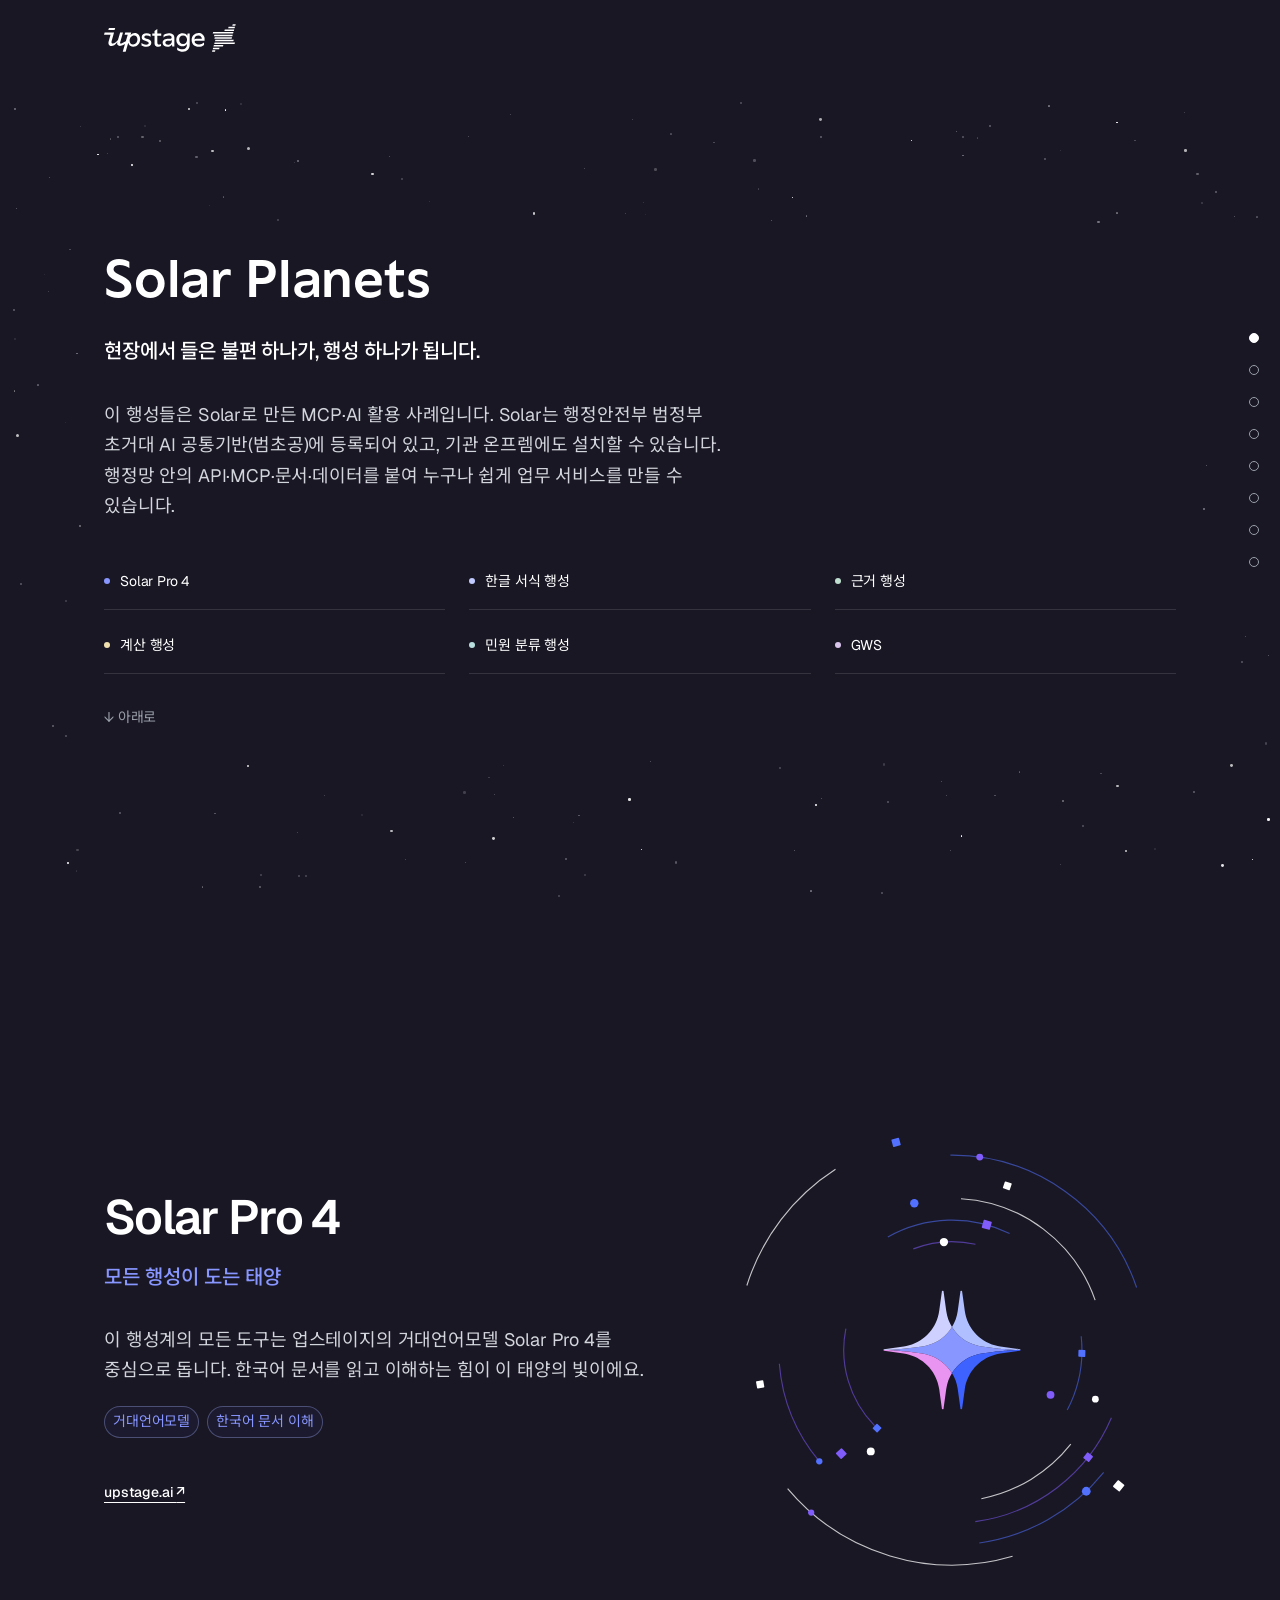
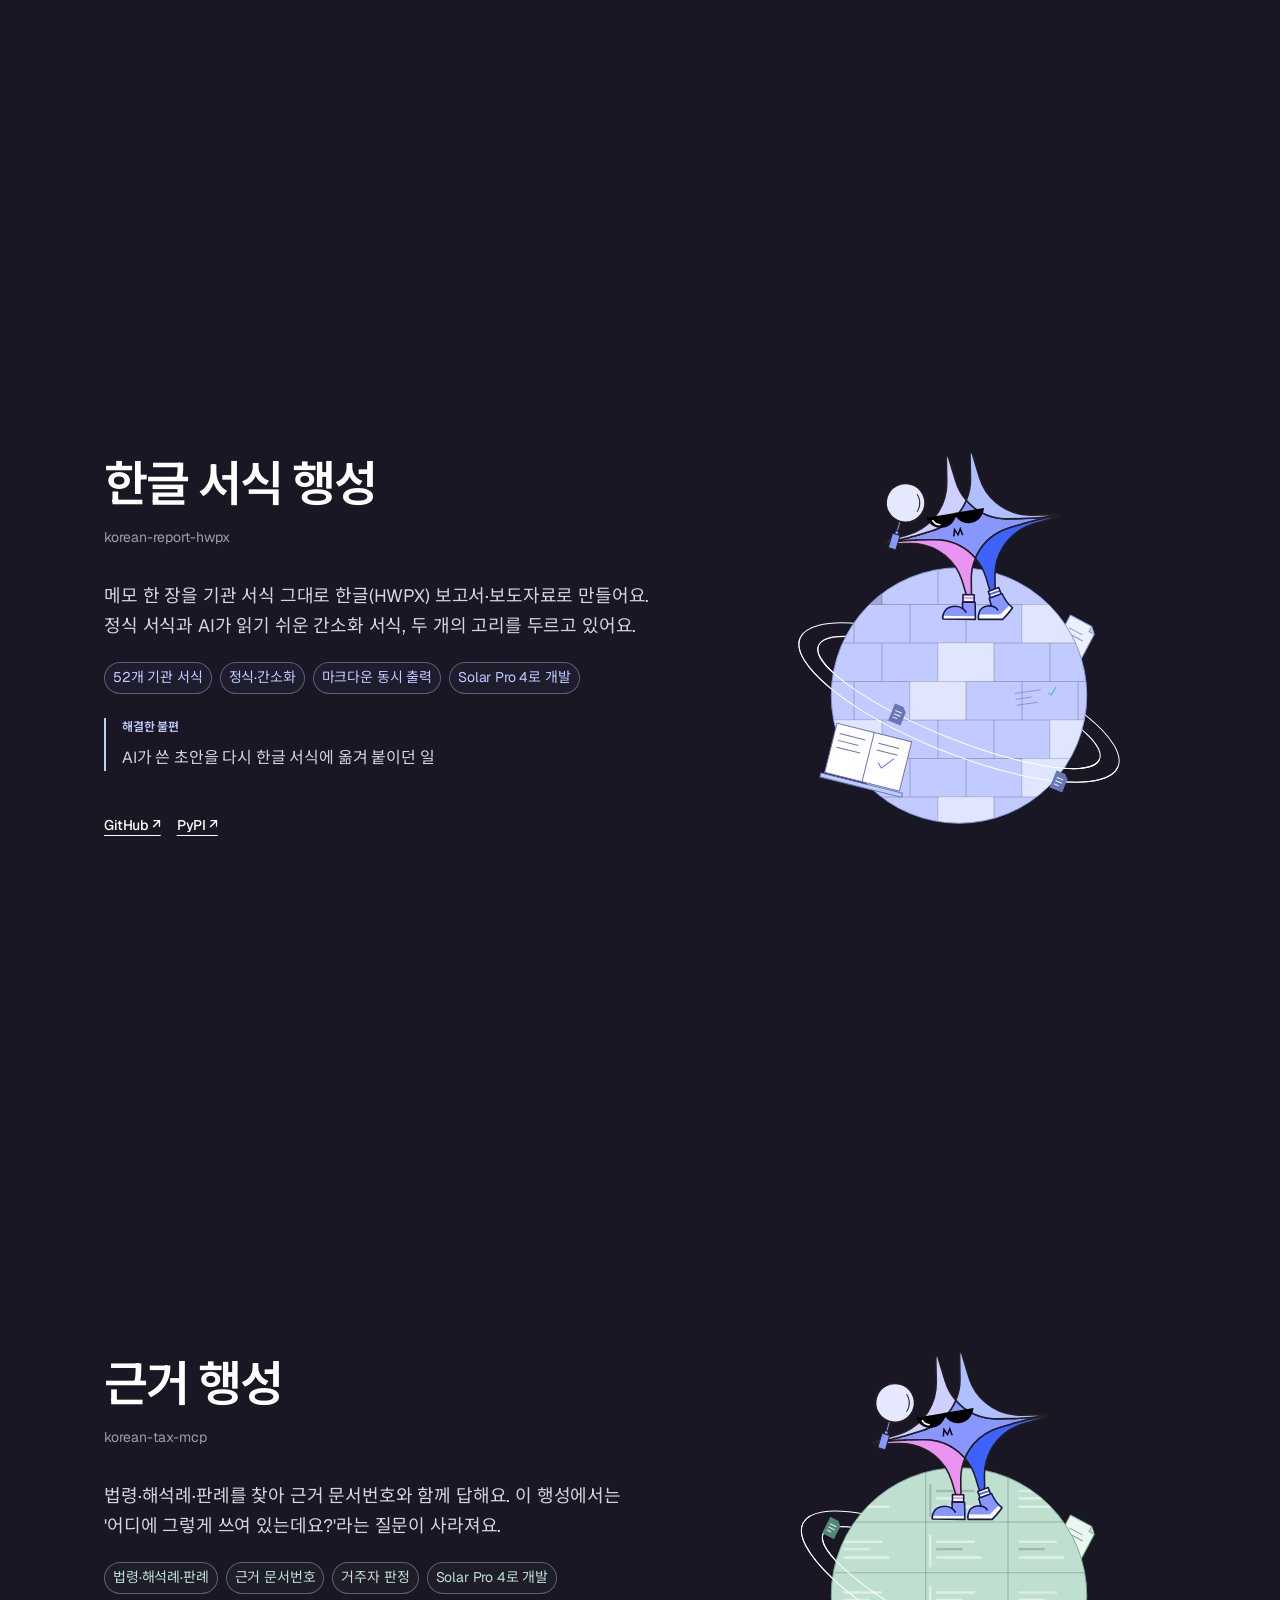
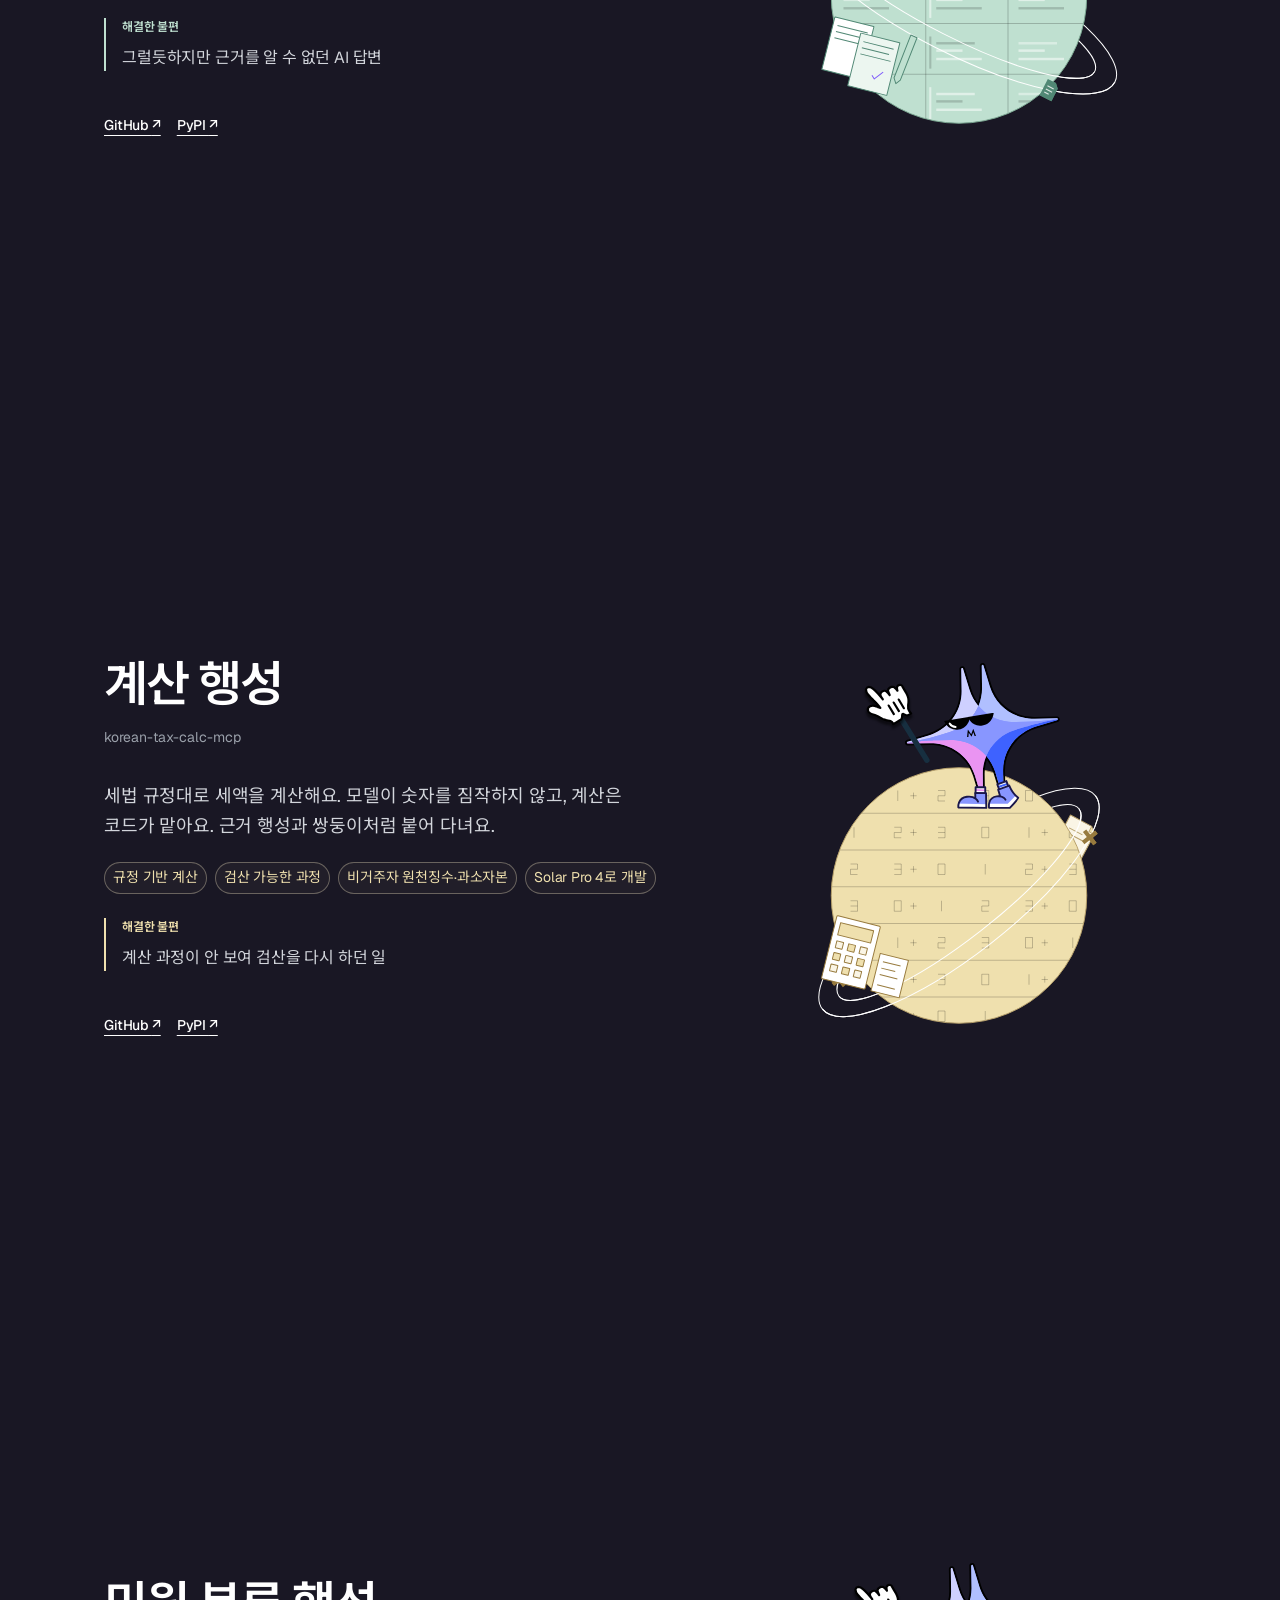
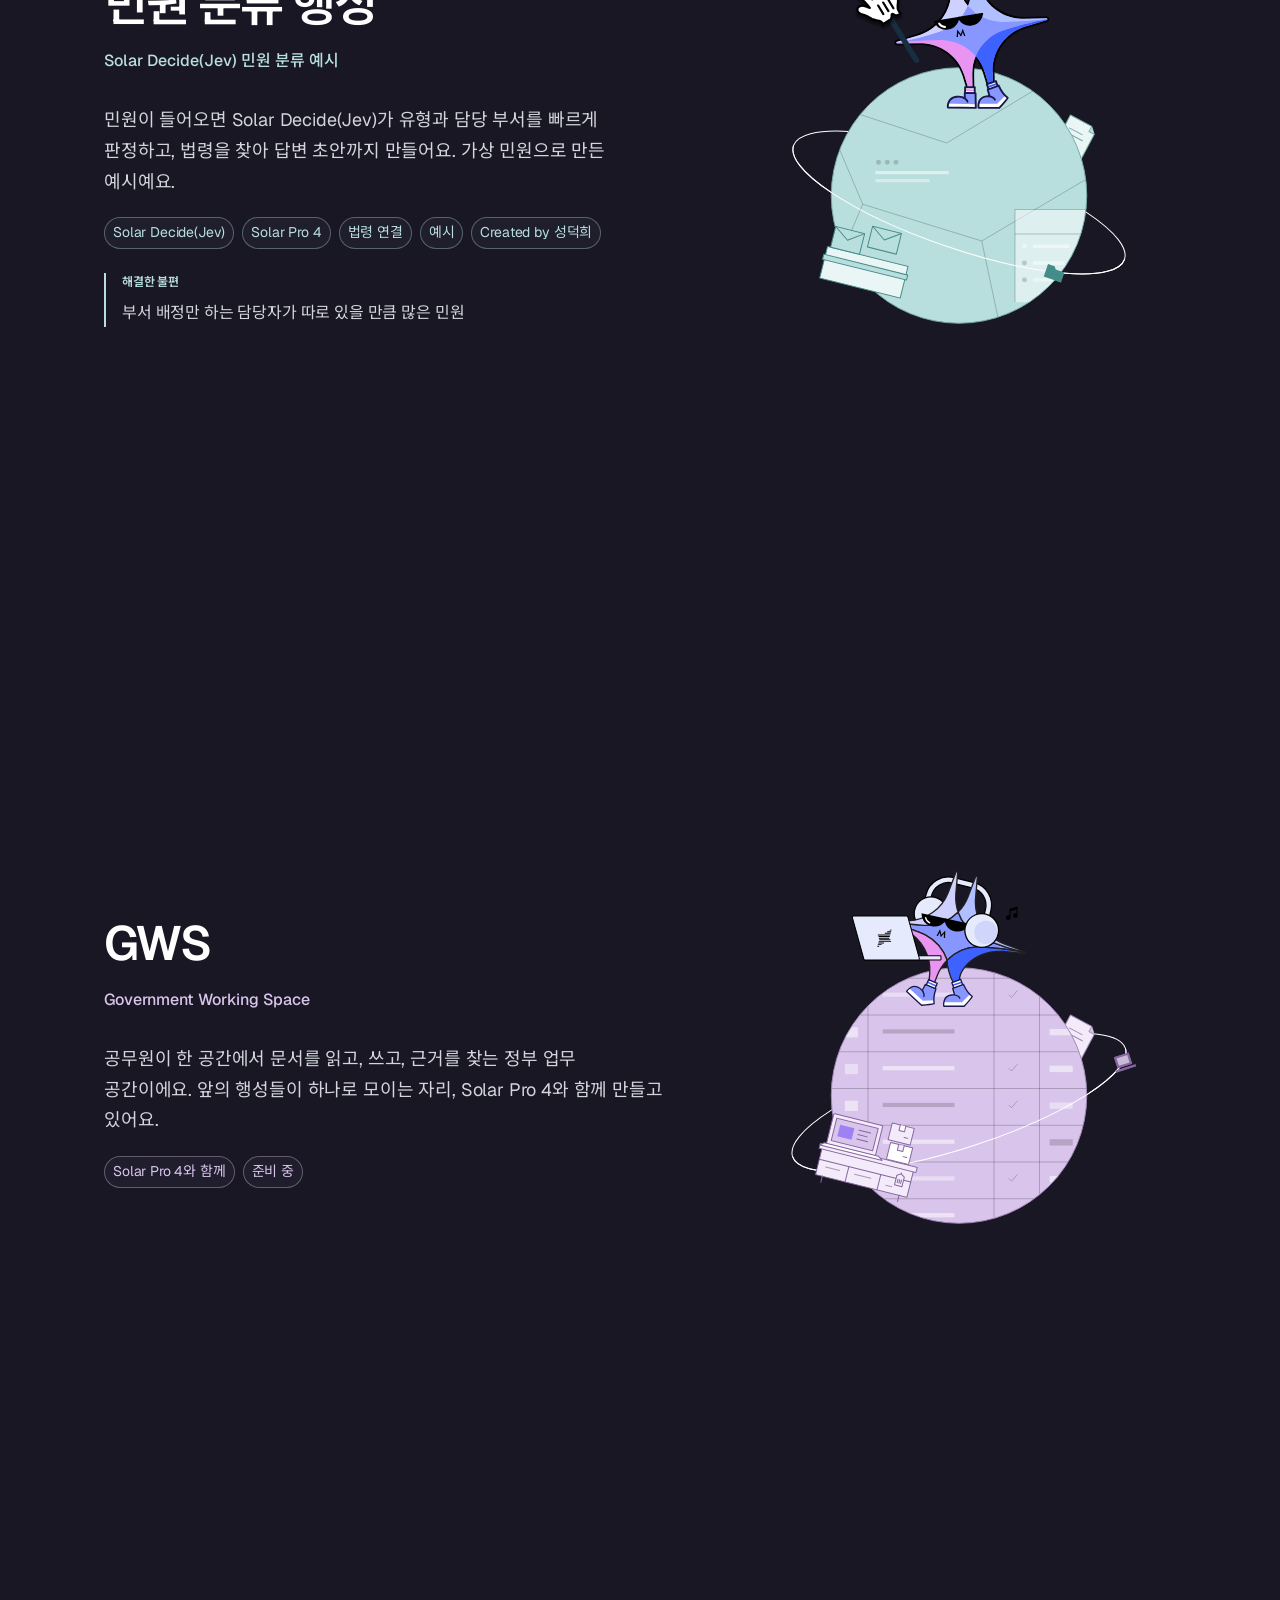
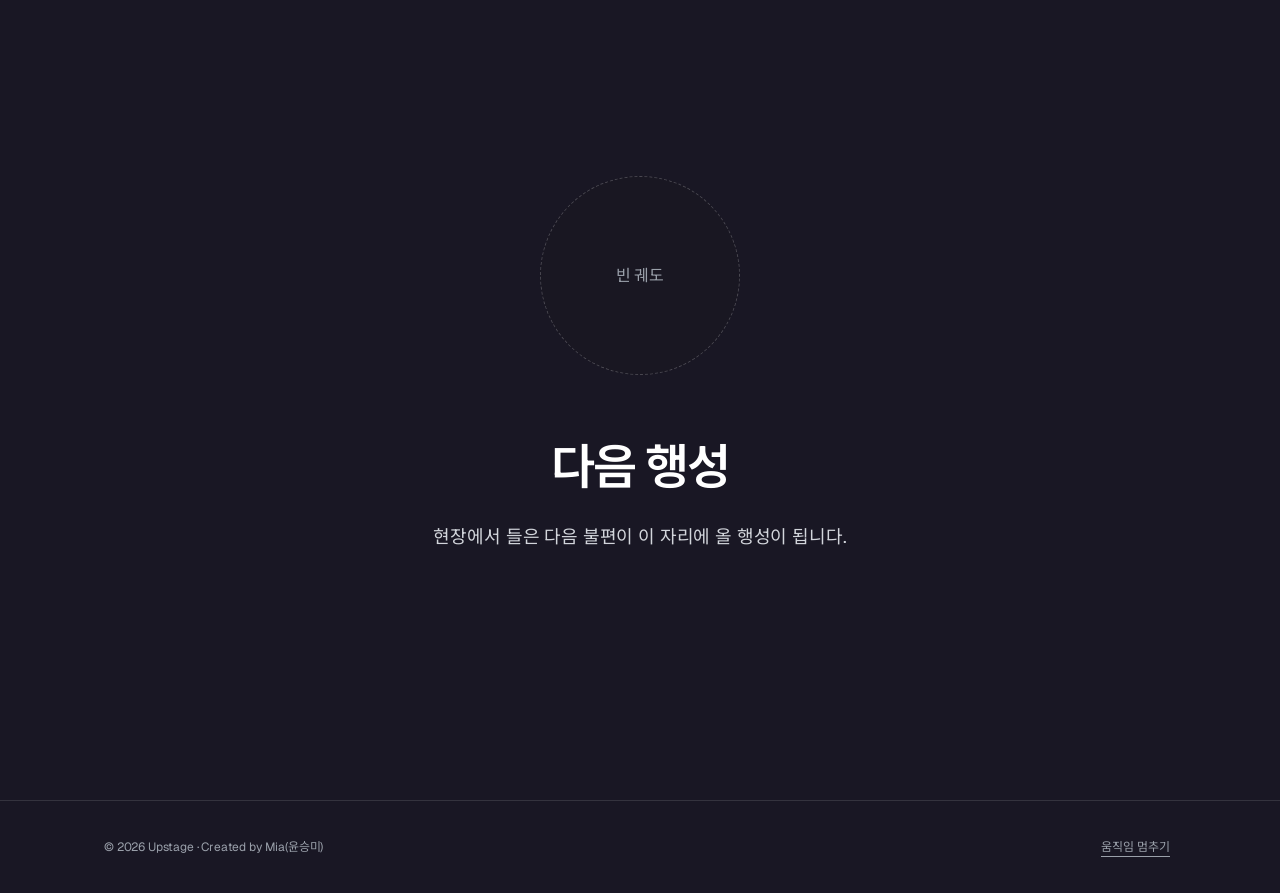
==== commit 98ce1cad: "Desktop paging: drop CSS scroll-snap, animate one section per wheel gesture Mandatory CSS snapping a" ====
--- a/index.html
+++ b/index.html
@@ -4,8 +4,8 @@
 <title>Solar Planets</title>
 <link rel="icon" type="image/svg+xml" href="assets/brand/upstage_symbol_color.svg">
 <link rel="stylesheet" href="https://fonts.googleapis.com/css2?family=Geist:wght@400;500;600;700&amp;family=Noto+Sans+KR:wght@400;500;600;700&amp;display=swap">
-<link rel="stylesheet" href="assets/lift/primitives.css"><link rel="stylesheet" href="assets/lift/website.css"><link rel="stylesheet" href="assets/lift/base.website.css"><link rel="stylesheet" href="assets/lift/korean.css"><link rel="stylesheet" href="assets/lift/a11y.website.css"><link rel="stylesheet" href="assets/lift/motion.css"><link rel="stylesheet" href="assets/planet-theme.css?v=20261013-accent-01"><link rel="stylesheet" href="design.css?v=20261014-mobilehero-03">
-<script src="section-paging.js?v=20261014-reverse-01" defer></script>
+<link rel="stylesheet" href="assets/lift/primitives.css"><link rel="stylesheet" href="assets/lift/website.css"><link rel="stylesheet" href="assets/lift/base.website.css"><link rel="stylesheet" href="assets/lift/korean.css"><link rel="stylesheet" href="assets/lift/a11y.website.css"><link rel="stylesheet" href="assets/lift/motion.css"><link rel="stylesheet" href="assets/planet-theme.css?v=20261013-accent-01"><link rel="stylesheet" href="design.css?v=20261014-paging-02">
+<script src="section-paging.js?v=20261014-paging-02" defer></script>
 <script src="section-navigation.js?v=20261013-desktop-paging-01" defer></script>
 <script src="artwork-motion.js?v=20261013-solar-hero-01" defer></script>
 </head><body data-ds-surface="dark">
--- a/design.css
+++ b/design.css
@@ -278,9 +278,9 @@
 /* Native snapping permits reading oversized sections between their edges. */
 .section-navigation{display:none}
 @media(min-width:761px){
- html{scroll-snap-type:y mandatory;scroll-behavior:smooth}
- .hero,.scene,.outro{scroll-snap-align:start;scroll-snap-stop:always}
- .footer{scroll-snap-align:end;scroll-snap-stop:always}
+ /* No CSS snap on desktop: section-paging.js moves one section per wheel gesture.
+    Smooth scroll-behavior only applies to the dot-navigation anchor links. */
+ html{scroll-behavior:smooth}
  .section-navigation{position:fixed;right:4px;top:50%;transform:translateY(-50%);display:flex;flex-direction:column;width:44px}
  .section-navigation a{position:relative;display:grid;place-items:center;width:44px;height:var(--space-8);text-decoration:none;color:var(--_dark---text-muted)}
  .section-navigation a::after{content:"";width:8px;height:8px;border:1px solid currentColor;border-radius:50%}
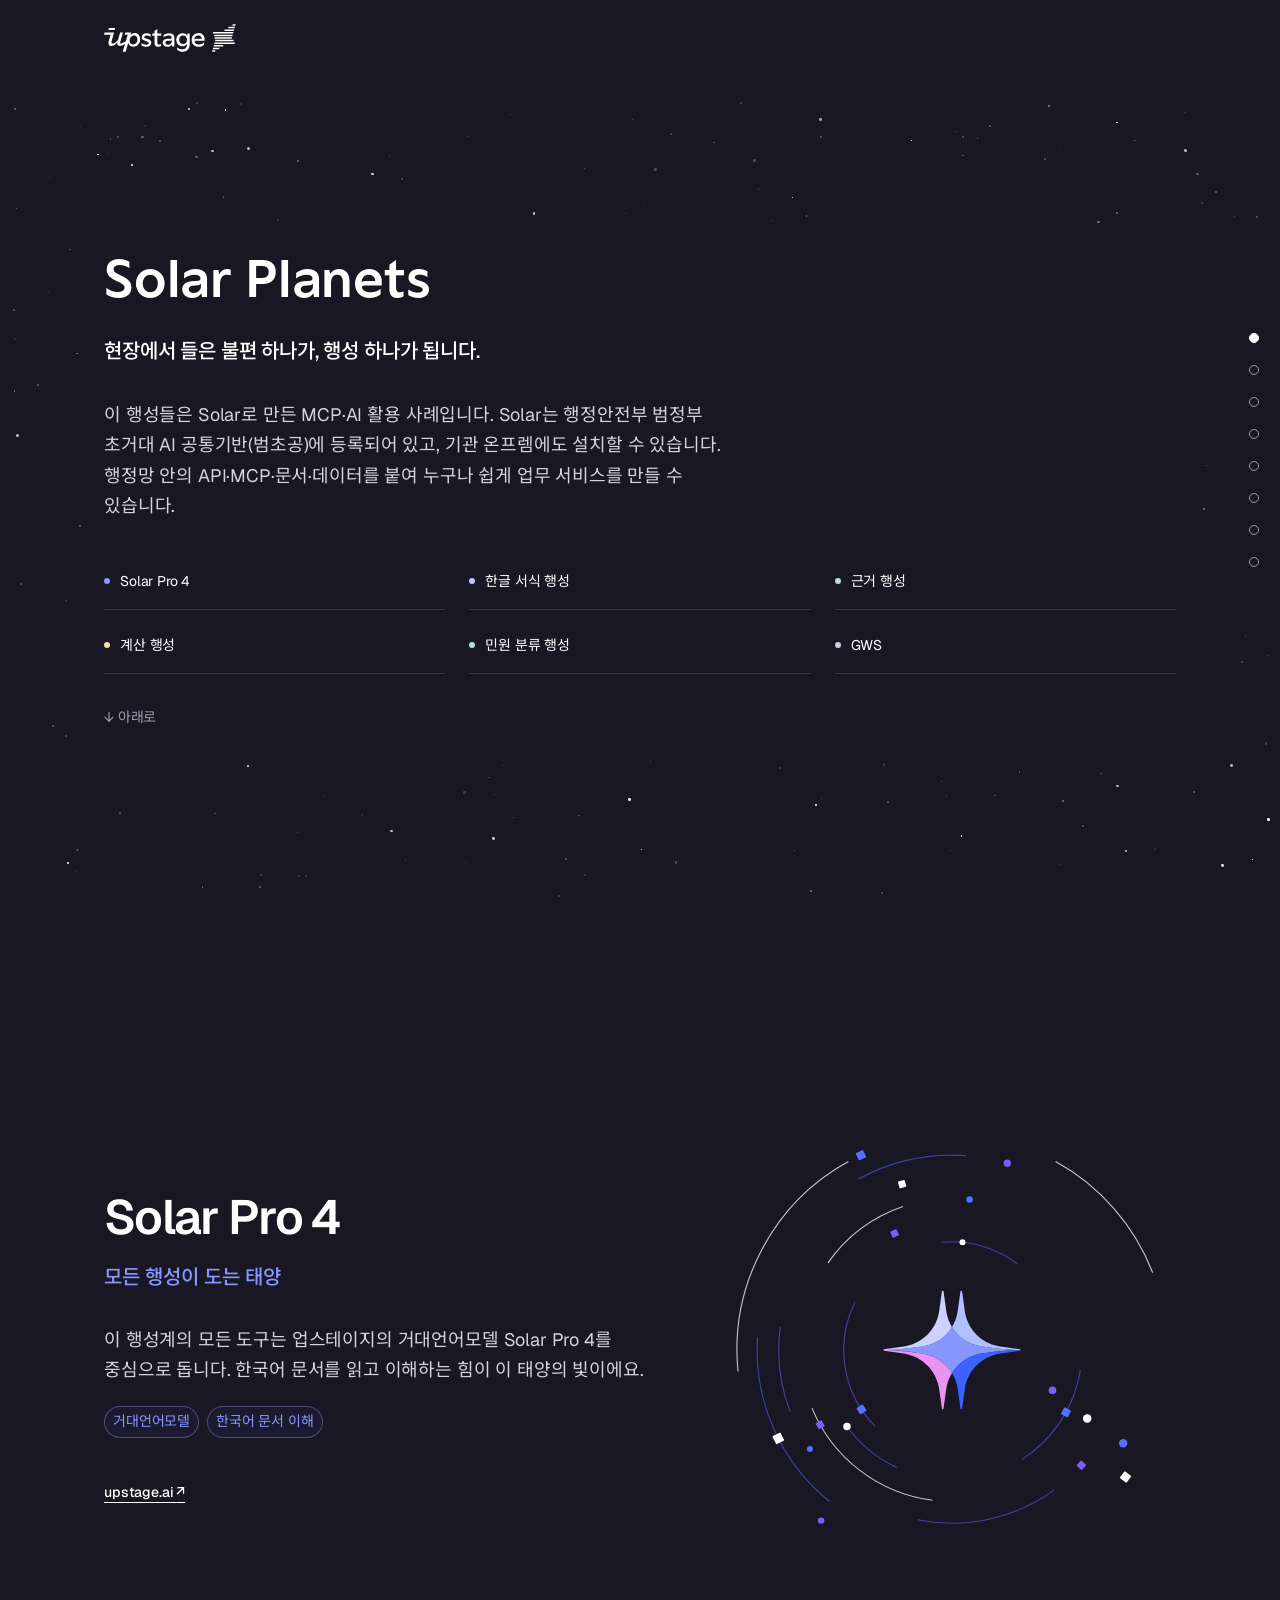
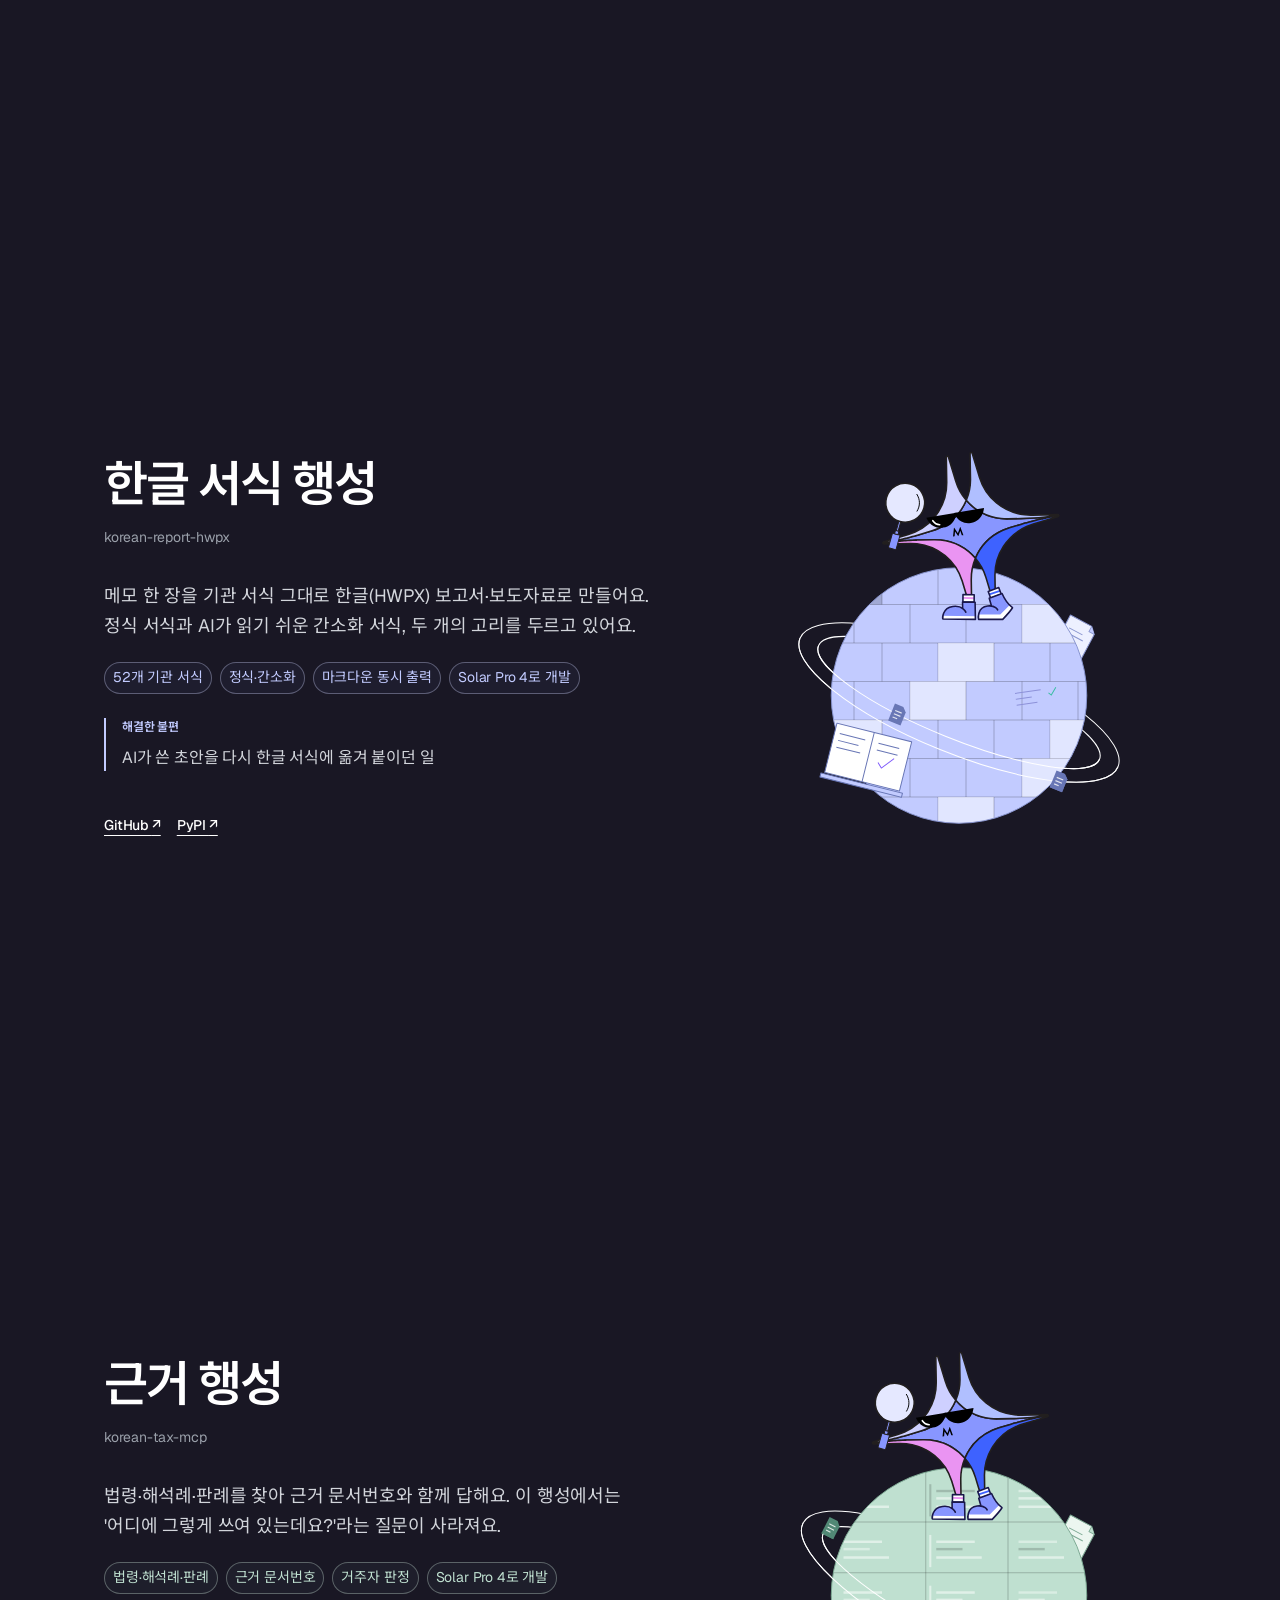
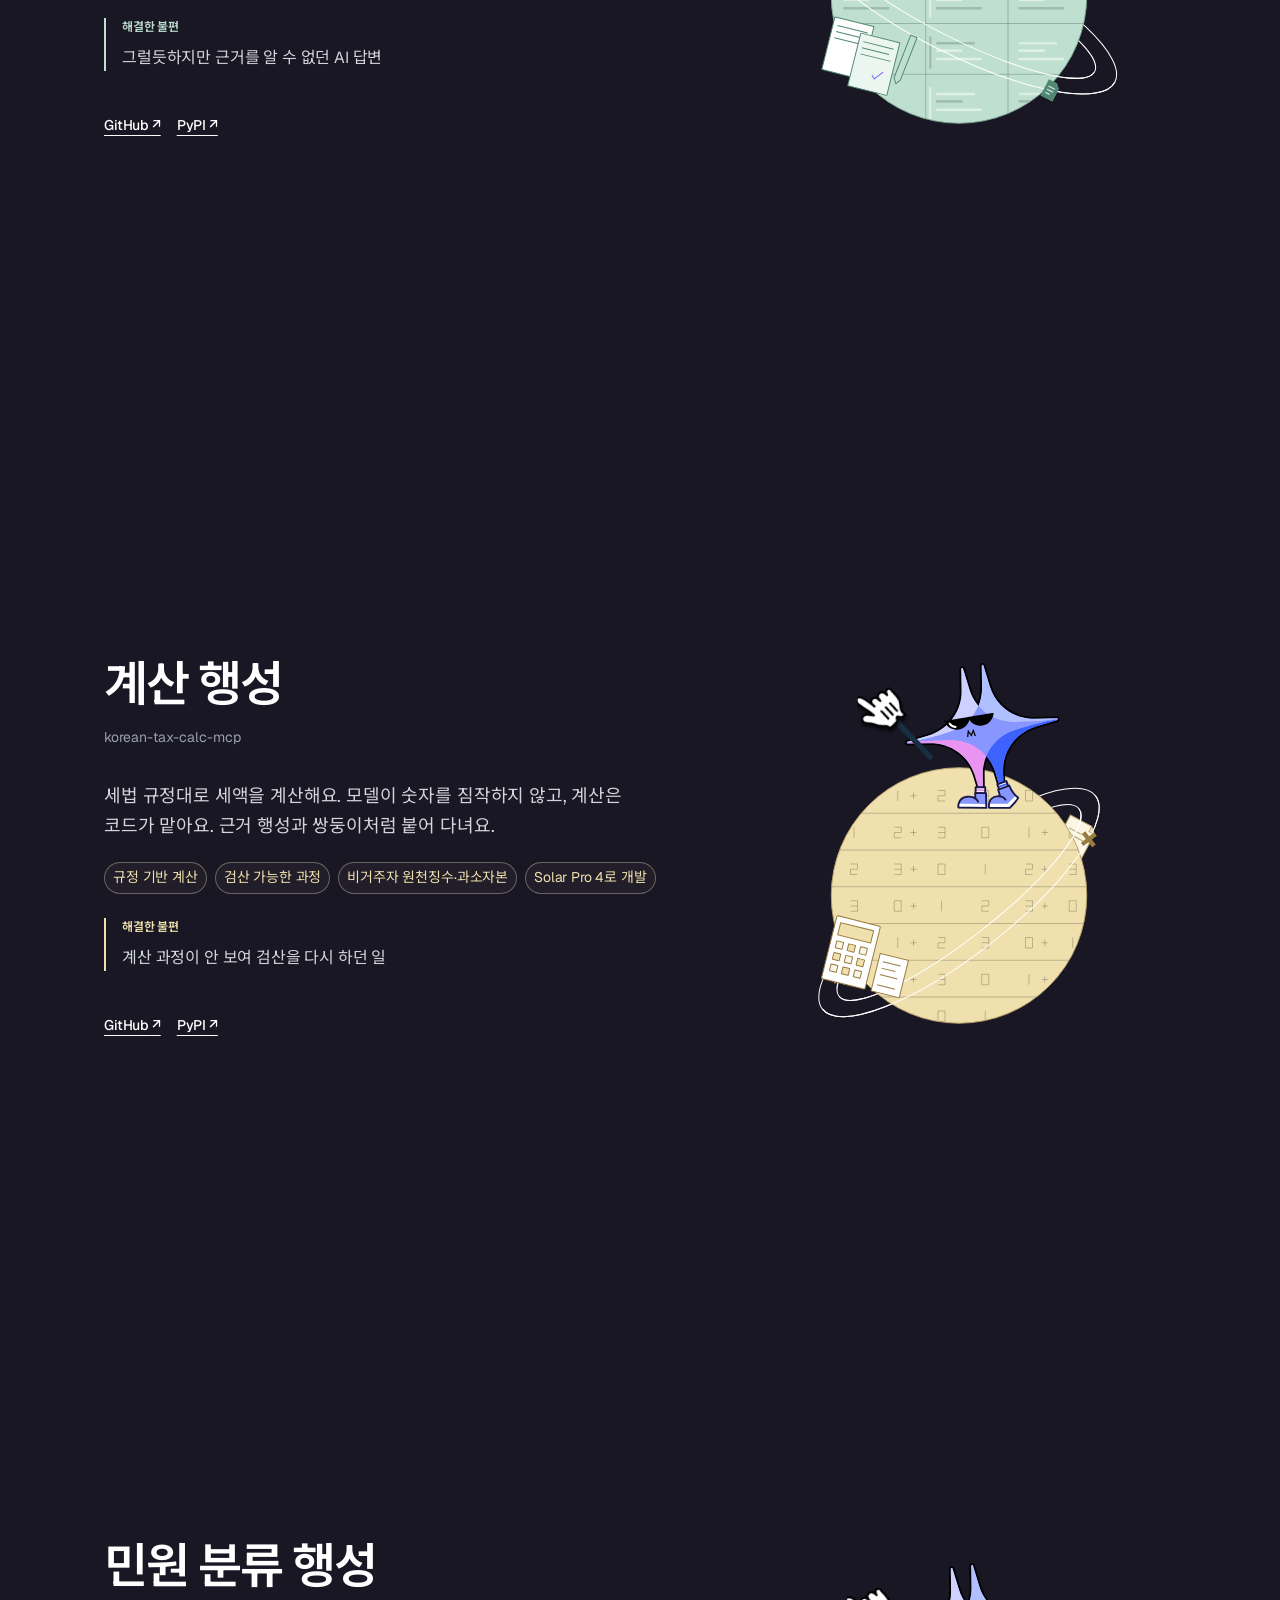
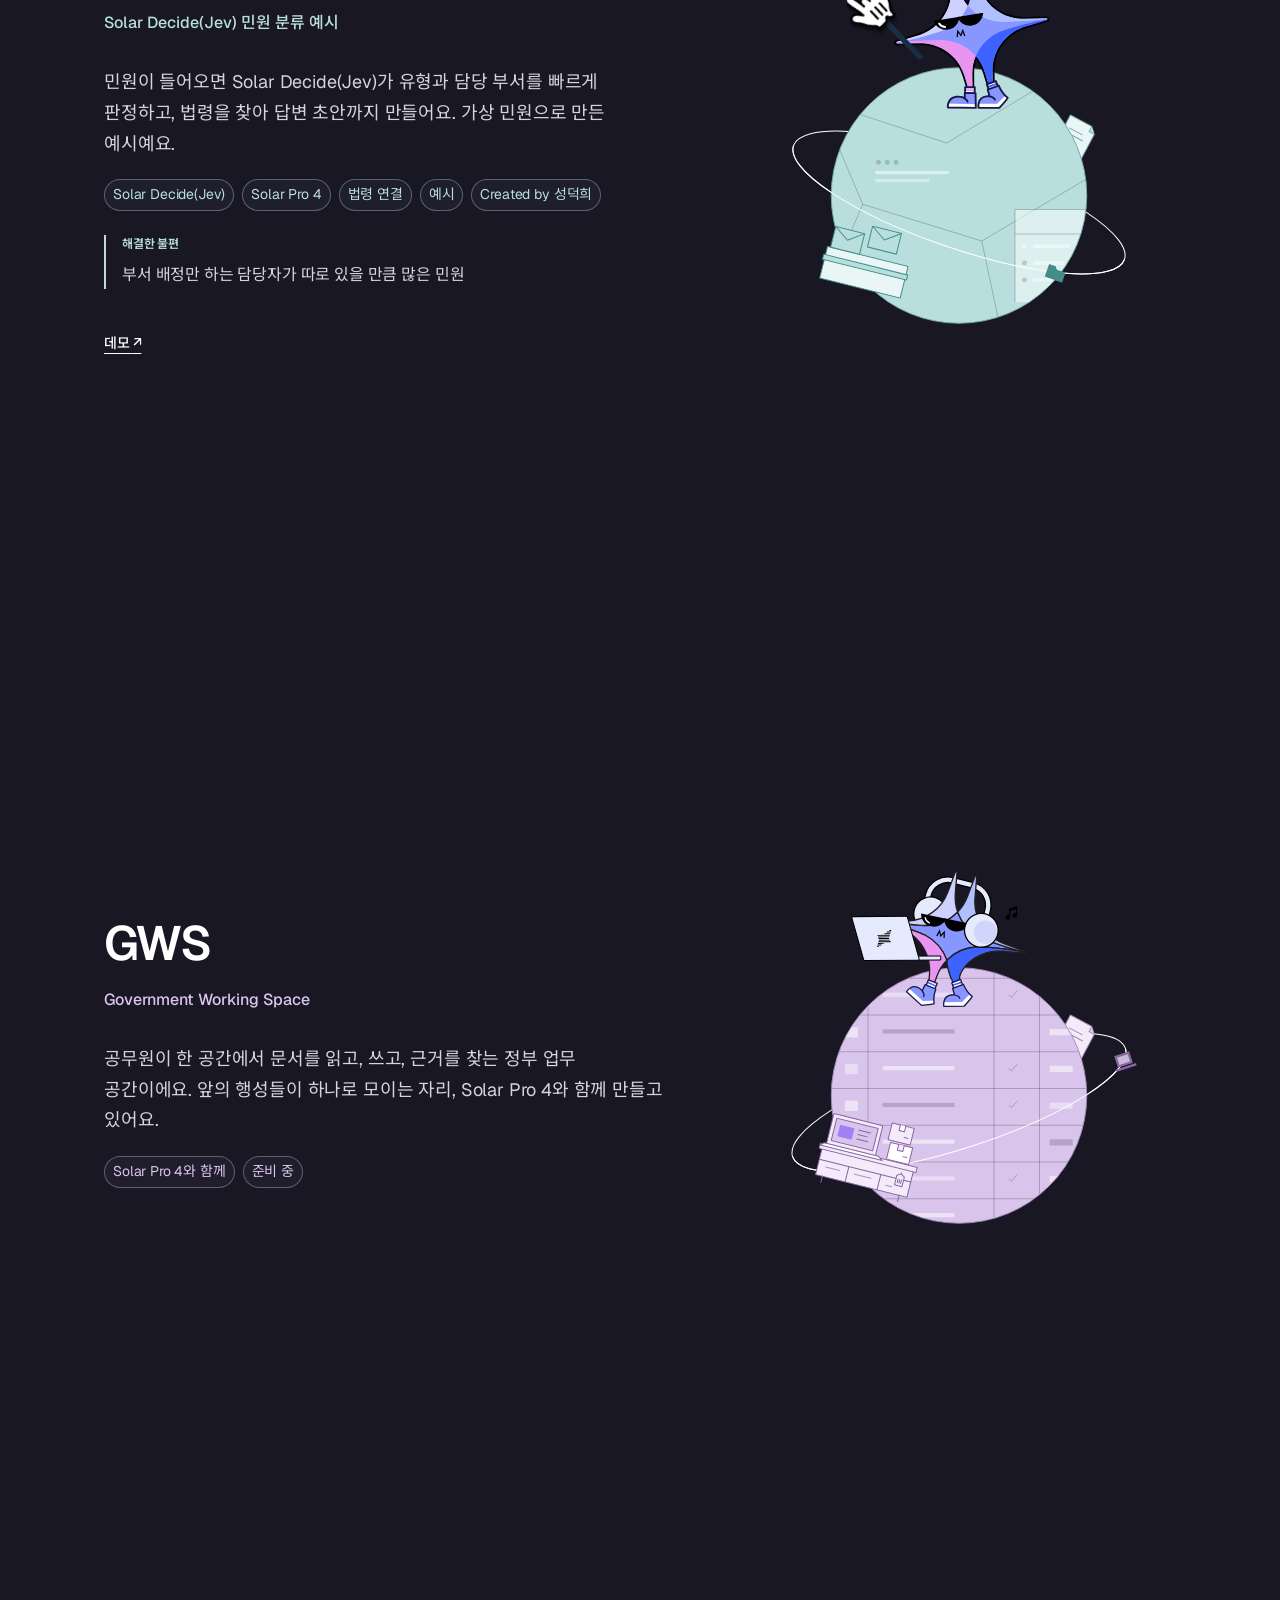
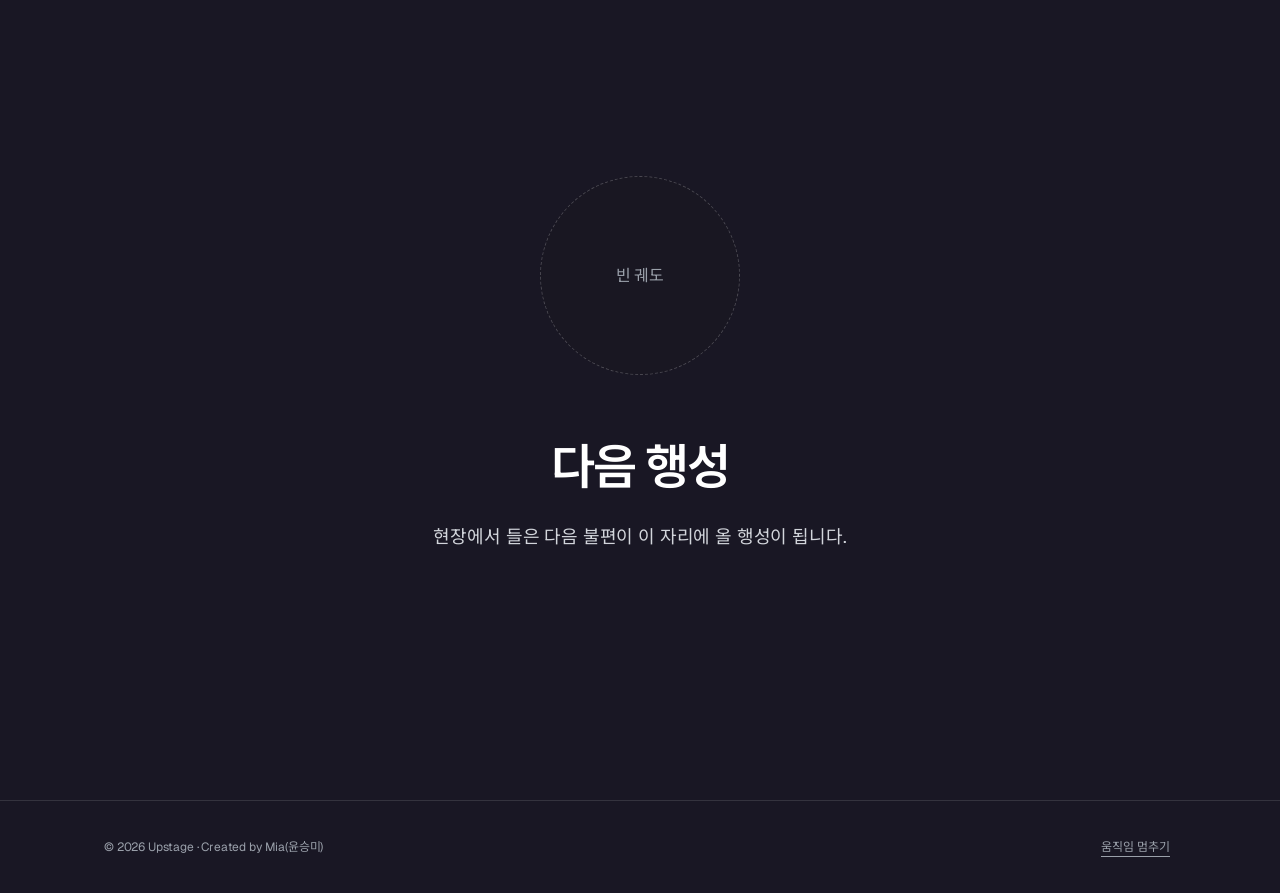
==== commit 3313b070: "Add Solar Decide demo link to the 민원 분류 planet Co-Authored-By: Claude Opus 5.5 (1M context) <noreply" ====
--- a/index.html
+++ b/index.html
@@ -257,6 +257,7 @@
 <div class="scene-copy">
 <div class="scene-title"><h2 id="s5-title">민원 분류 행성</h2><p class="sub">Solar Decide(Jev) 민원 분류 예시</p></div>
 <div class="scene-body"><p class="scene-text" data-content-original="decide">민원이 들어오면 Solar Decide(Jev)가 유형과 담당 부서를 빠르게 판정하고, 법령을 찾아 답변 초안까지 만들어요. 가상 민원으로 만든 예시예요.</p><ul class="facts"><li>Solar Decide(Jev)</li><li>Solar Pro 4</li><li>법령 연결</li><li>예시</li><li>Created by 성덕희</li></ul><p class="pain"><b>해결한 불편</b>부서 배정만 하는 담당자가 따로 있을 만큼 많은 민원</p></div>
+<div class="scene-actions"><a class="text-link" href="https://solardecide.vercel.app/" target="_blank" rel="noopener" aria-label="민원 분류 행성 — 데모" data-ds-focus>데모 <span aria-hidden="true">↗</span><span class="sr-only"> (새 탭)</span></a></div>
 </div>
 <div class="graphic-space artwork-stage" data-artwork="decide" data-aspect="1:1" aria-hidden="true">
 <svg class="artwork-layer" aria-hidden="true" focusable="false" data-artwork-motion="" xmlns="http://www.w3.org/2000/svg" width="1280" height="1280" viewBox="0 0 1280 1280"><title>민원 분류 행성</title><defs><clipPath id="sp-s5-planet-planet-clip"><circle cx="660" cy="770" r="365" /></clipPath><clipPath id="sp-s5-planet-orbit-front"><rect x="0" y="790" width="1280" height="490" /></clipPath></defs><style>@media(prefers-reduced-motion:reduce){.orbit-dot{display:none}}</style><g id="sp-s5-planet-ring-back" transform="rotate(19 660 790)" fill="none" stroke="#FFFFFF" stroke-width="2.8"><ellipse cx="660" cy="790" rx="500" ry="130" /></g><g class="orbit-dot" transform="rotate(19 660 790)" clip-path="none"><g fill="#448C88" stroke="none" data-orbit-icon="folder"><g transform="scale(2)" data-icon-scale="2"><path d="M-13-8H-3L0-4H13V11H-13Z" /></g><animateMotion dur="12s" begin="-1.02s" repeatCount="indefinite" rotate="0" path="M1160 790 A500 130 0 0 1 160 790 A500 130 0 0 1 1160 790" /></g><g fill="#448C88" stroke="none" data-orbit-icon="folder"><g transform="scale(2)" data-icon-scale="2"><path d="M-13-8H-3L0-4H13V11H-13Z" /></g><animateMotion dur="11.54s" begin="-6.75s" repeatCount="indefinite" rotate="0" path="M1160 790 A500 130 0 0 1 160 790 A500 130 0 0 1 1160 790" /></g></g><g id="sp-s5-planet-rear-asset-document" transform="rotate(28 980 635)" stroke="#77AAA7" stroke-width="2.8" stroke-linejoin="round"><path d="M934 552h69l17 17v111h-86Z" fill="#EAF6F5" /><path d="M1003 552v17h17" fill="#B8DFDD" /><path d="M948 586h43 M948 601h52 M948 616h31" fill="none" /><path d="m969 644 8 8 15-19" fill="none" stroke="#805CFB" /></g><g id="sp-s5-planet-planet"><circle cx="660" cy="770" r="365" fill="#B8DFDD" />
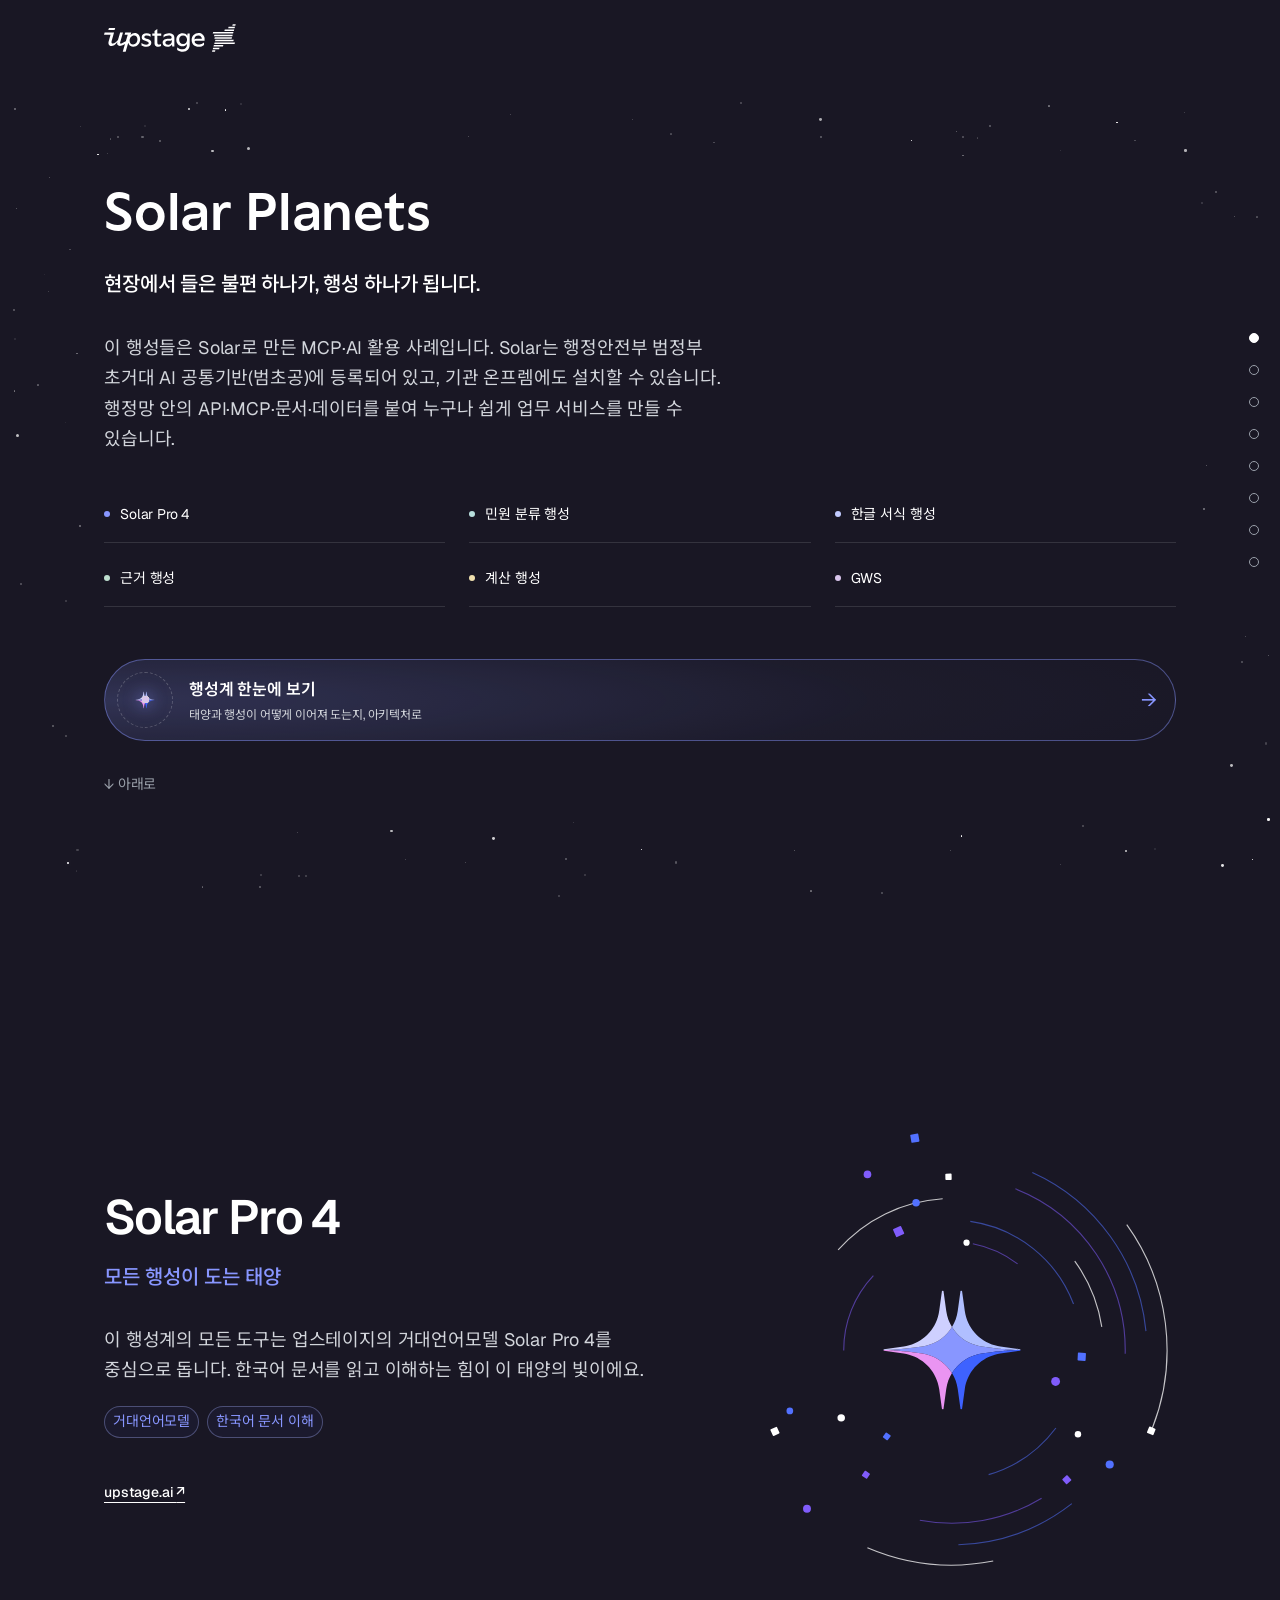
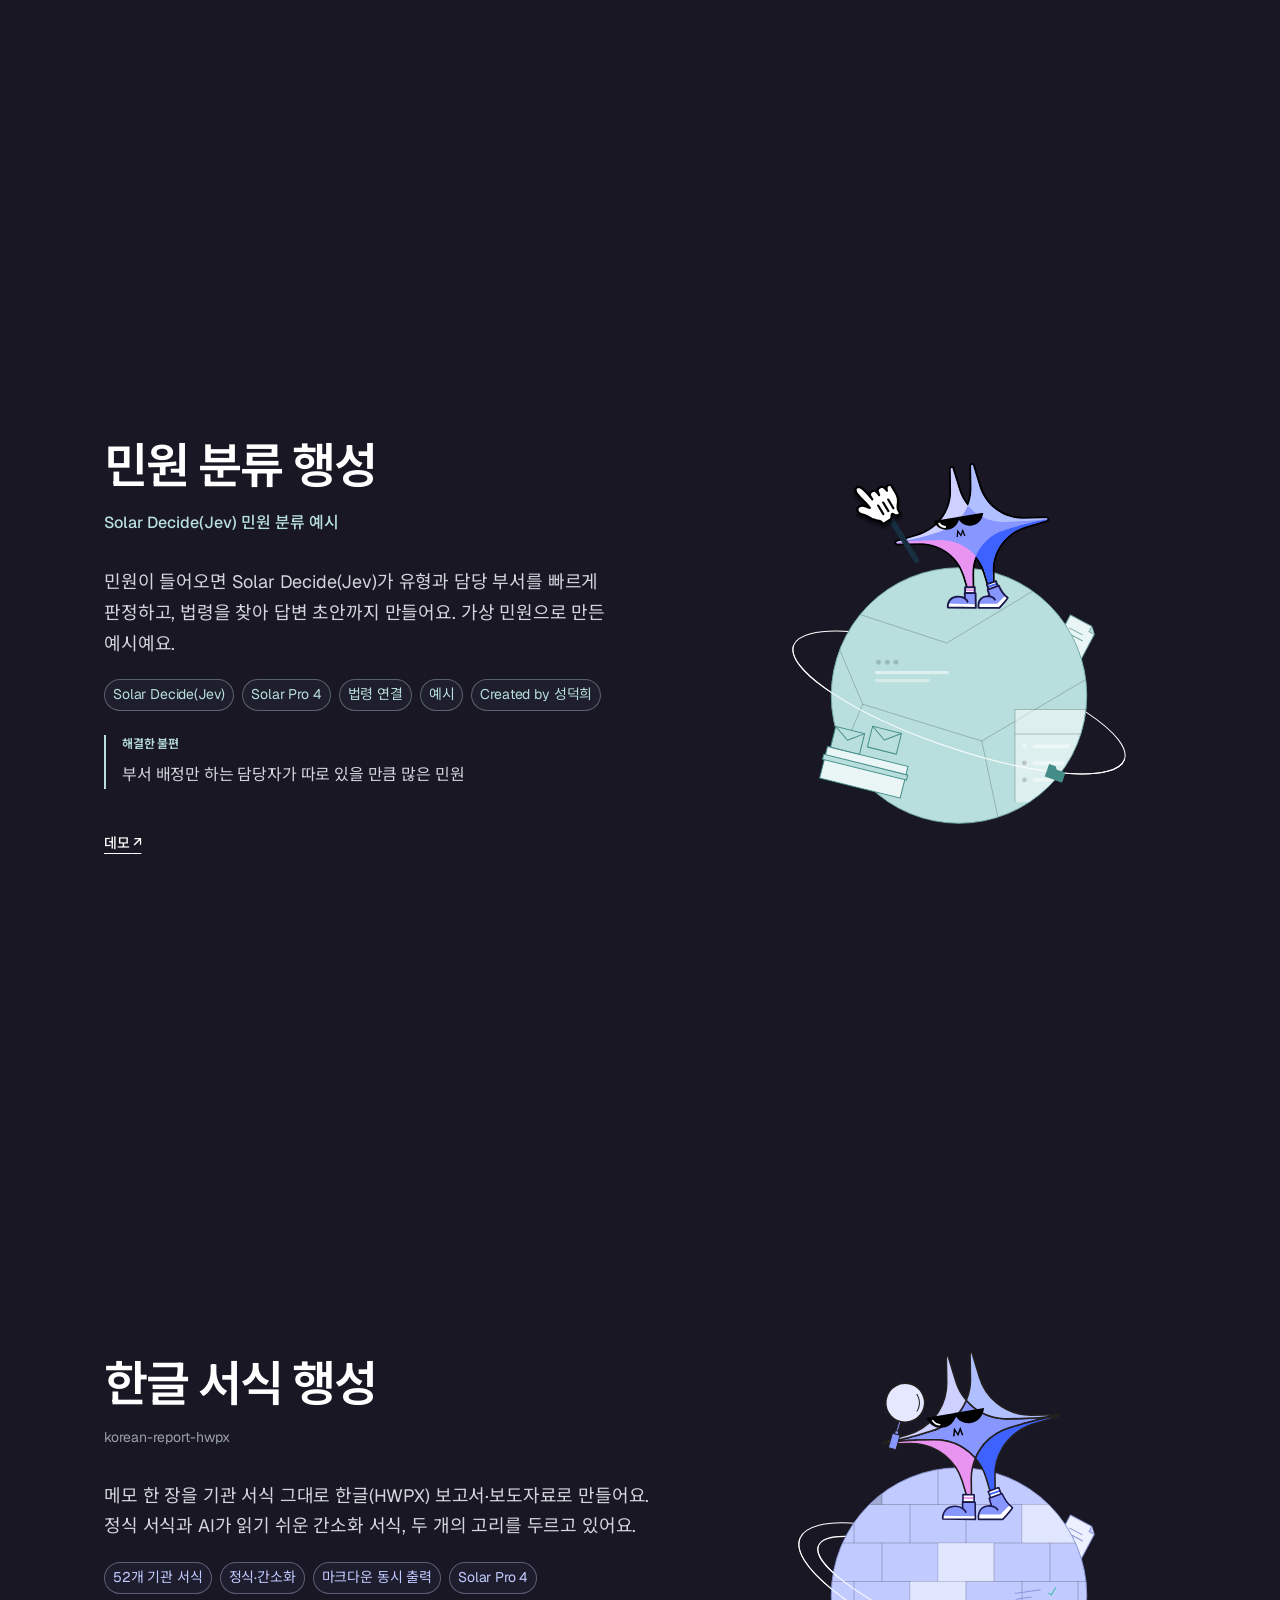
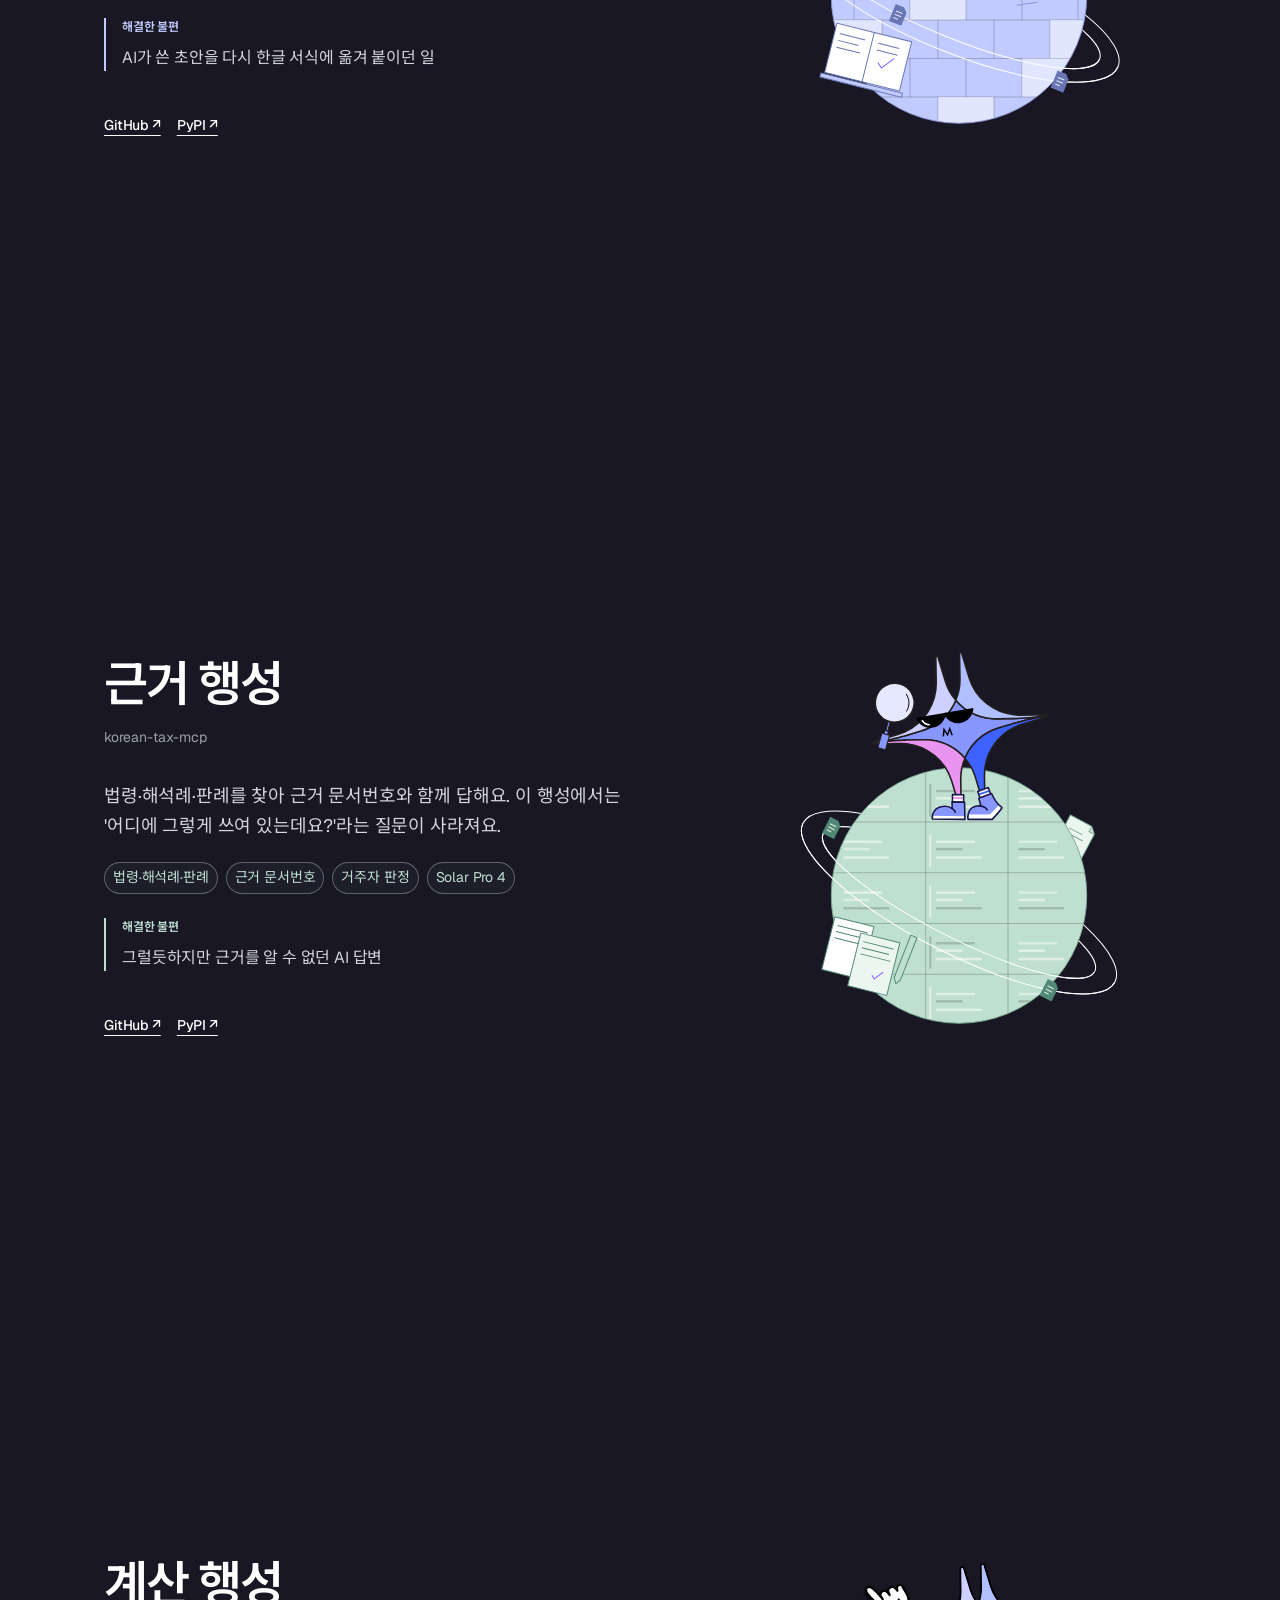
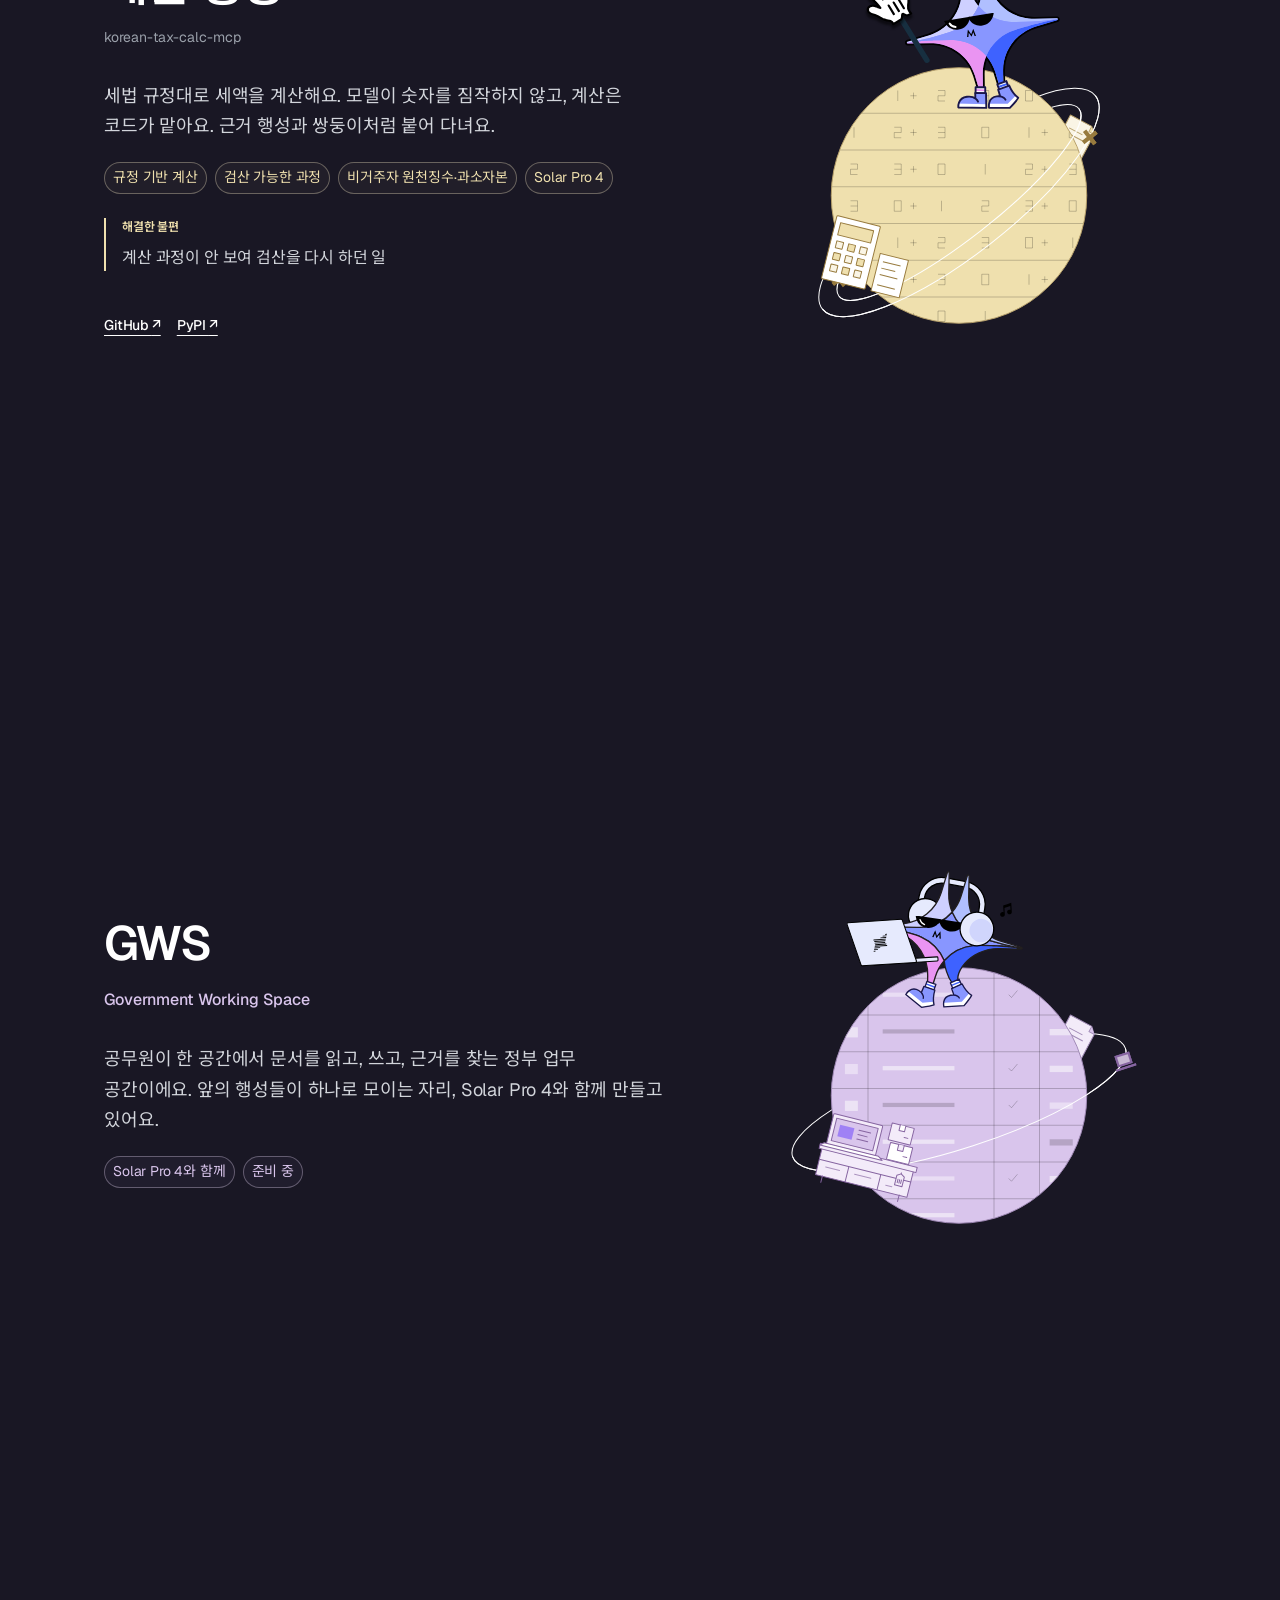
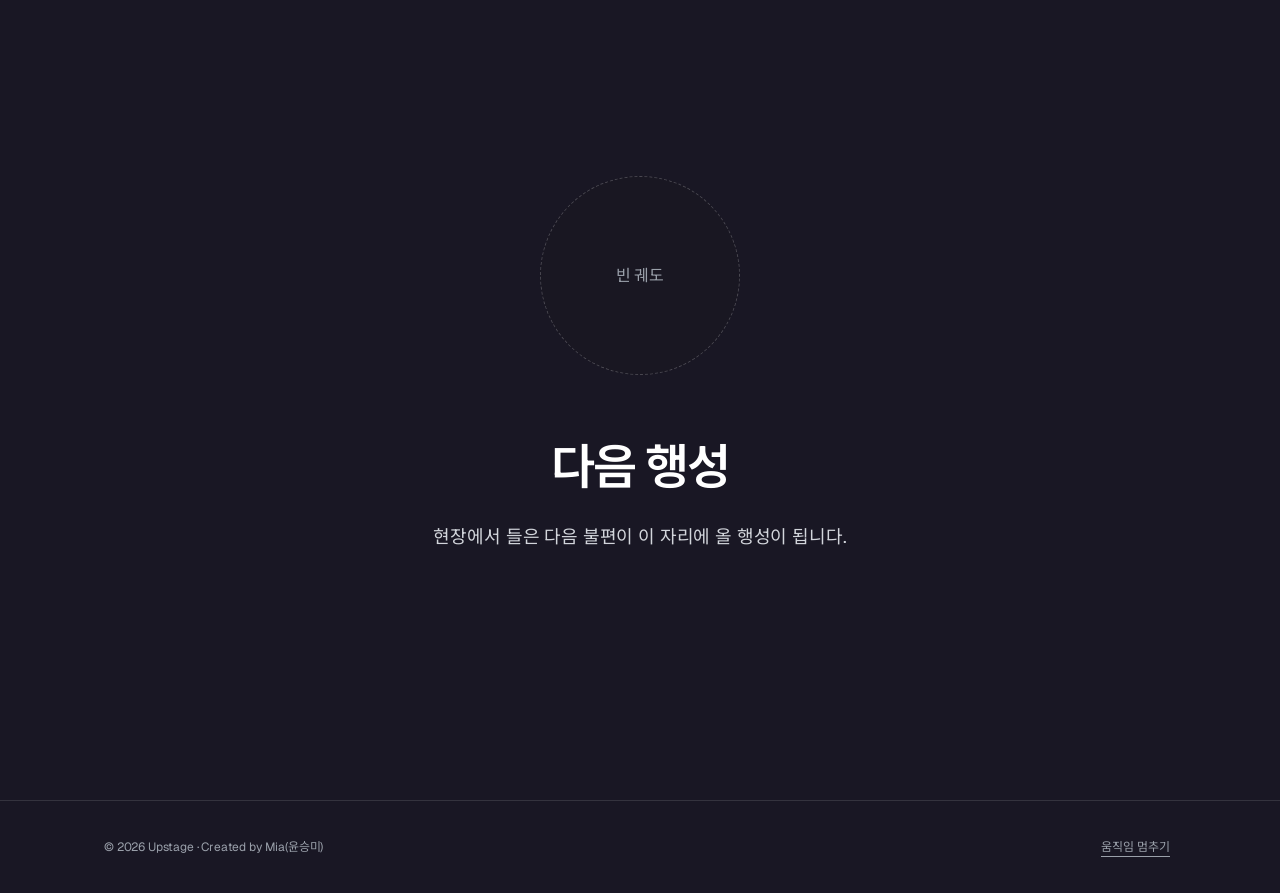
==== commit 192d9352: "Add architecture page and smooth section paging - architecture.html: galaxy view built from the site" ====
--- a/index.html
+++ b/index.html
@@ -4,8 +4,8 @@
 <title>Solar Planets</title>
 <link rel="icon" type="image/svg+xml" href="assets/brand/upstage_symbol_color.svg">
 <link rel="stylesheet" href="https://fonts.googleapis.com/css2?family=Geist:wght@400;500;600;700&amp;family=Noto+Sans+KR:wght@400;500;600;700&amp;display=swap">
-<link rel="stylesheet" href="assets/lift/primitives.css"><link rel="stylesheet" href="assets/lift/website.css"><link rel="stylesheet" href="assets/lift/base.website.css"><link rel="stylesheet" href="assets/lift/korean.css"><link rel="stylesheet" href="assets/lift/a11y.website.css"><link rel="stylesheet" href="assets/lift/motion.css"><link rel="stylesheet" href="assets/planet-theme.css?v=20261013-accent-01"><link rel="stylesheet" href="design.css?v=20261014-paging-02">
-<script src="section-paging.js?v=20261014-paging-02" defer></script>
+<link rel="stylesheet" href="assets/lift/primitives.css"><link rel="stylesheet" href="assets/lift/website.css"><link rel="stylesheet" href="assets/lift/base.website.css"><link rel="stylesheet" href="assets/lift/korean.css"><link rel="stylesheet" href="assets/lift/a11y.website.css"><link rel="stylesheet" href="assets/lift/motion.css"><link rel="stylesheet" href="assets/planet-theme.css?v=20261013-accent-01"><link rel="stylesheet" href="design.css?v=20261014-arch-03">
+<script src="section-paging.js?v=20261014-paging-07" defer></script>
 <script src="section-navigation.js?v=20261013-desktop-paging-01" defer></script>
 <script src="artwork-motion.js?v=20261013-solar-hero-01" defer></script>
 </head><body data-ds-surface="dark">
@@ -17,7 +17,8 @@
 <div class="hero-intro"><h1 id="hero-title" lang="en">Solar Planets</h1>
 <p class="intro-line">현장에서 들은 불편 하나가, 행성 하나가 됩니다.</p></div>
 <p class="intro-pitch" data-content-original="intro-pitch">이 행성들은 Solar로 만든 MCP·AI 활용 사례입니다. Solar는 행정안전부 범정부 초거대 AI 공통기반(범초공)에 등록되어 있고, 기관 온프렘에도 설치할 수 있습니다.<br>행정망 안의 API·MCP·문서·데이터를 붙여 누구나 쉽게 업무 서비스를 만들 수 있습니다.</p>
-<nav class="hero-nav" aria-label="행성 바로가기"><a class="text-link" href="#s1" data-ds-focus>Solar Pro 4</a><a class="text-link" href="#s2" data-ds-focus>한글 서식 행성</a><a class="text-link" href="#s3" data-ds-focus>근거 행성</a><a class="text-link" href="#s4" data-ds-focus>계산 행성</a><a class="text-link" href="#s5" data-ds-focus>민원 분류 행성</a><a class="text-link" href="#s6" data-ds-focus>GWS</a></nav>
+<nav class="hero-nav" aria-label="행성 바로가기"><a class="text-link" href="#s1" data-ds-focus>Solar Pro 4</a><a class="text-link" href="#s5" data-ds-focus>민원 분류 행성</a><a class="text-link" href="#s2" data-ds-focus>한글 서식 행성</a><a class="text-link" href="#s3" data-ds-focus>근거 행성</a><a class="text-link" href="#s4" data-ds-focus>계산 행성</a><a class="text-link" href="#s6" data-ds-focus>GWS</a></nav>
+<a class="arch-cta" href="architecture.html" data-ds-focus><span class="arch-cta-orbit" aria-hidden="true"><img src="assets/arch/sun.svg" alt=""><i style="--c:var(--planet-decide);--d:0s"></i><i style="--c:var(--planet-hwpx);--d:-2.4s"></i><i style="--c:var(--planet-tax);--d:-4.8s"></i><i style="--c:var(--planet-calc);--d:-7.2s"></i><i style="--c:var(--planet-gws);--d:-9.6s"></i></span><span class="arch-cta-text"><b>행성계 한눈에 보기</b><small>태양과 행성이 어떻게 이어져 도는지, 아키텍처로</small></span><span class="arch-cta-arrow" aria-hidden="true">→</span></a>
 <p class="down">↓ 아래로</p>
 </div></div></section>
 <section class="scene" id="s1" aria-labelledby="s1-title"><div class="container scene-grid">
@@ -46,10 +47,91 @@
 
 </div>
 </div></section>
+<section class="scene" id="s5" aria-labelledby="s5-title"><div class="container scene-grid">
+<div class="scene-copy">
+<div class="scene-title"><h2 id="s5-title">민원 분류 행성</h2><p class="sub">Solar Decide(Jev) 민원 분류 예시</p></div>
+<div class="scene-body"><p class="scene-text" data-content-original="decide">민원이 들어오면 Solar Decide(Jev)가 유형과 담당 부서를 빠르게 판정하고, 법령을 찾아 답변 초안까지 만들어요. 가상 민원으로 만든 예시예요.</p><ul class="facts"><li>Solar Decide(Jev)</li><li>Solar Pro 4</li><li>법령 연결</li><li>예시</li><li>Created by 성덕희</li></ul><p class="pain"><b>해결한 불편</b>부서 배정만 하는 담당자가 따로 있을 만큼 많은 민원</p></div>
+<div class="scene-actions"><a class="text-link" href="https://solardecide.vercel.app/" target="_blank" rel="noopener" aria-label="민원 분류 행성 — 데모" data-ds-focus>데모 <span aria-hidden="true">↗</span><span class="sr-only"> (새 탭)</span></a></div>
+</div>
+<div class="graphic-space artwork-stage" data-artwork="decide" data-aspect="1:1" aria-hidden="true">
+<svg class="artwork-layer" aria-hidden="true" focusable="false" data-artwork-motion="" xmlns="http://www.w3.org/2000/svg" width="1280" height="1280" viewBox="0 0 1280 1280"><title>민원 분류 행성</title><defs><clipPath id="sp-s5-planet-planet-clip"><circle cx="660" cy="770" r="365" /></clipPath><clipPath id="sp-s5-planet-orbit-front"><rect x="0" y="790" width="1280" height="490" /></clipPath></defs><style>@media(prefers-reduced-motion:reduce){.orbit-dot{display:none}}</style><g id="sp-s5-planet-ring-back" transform="rotate(19 660 790)" fill="none" stroke="#FFFFFF" stroke-width="2.8"><ellipse cx="660" cy="790" rx="500" ry="130" /></g><g class="orbit-dot" transform="rotate(19 660 790)" clip-path="none"><g fill="#448C88" stroke="none" data-orbit-icon="folder"><g transform="scale(2)" data-icon-scale="2"><path d="M-13-8H-3L0-4H13V11H-13Z" /></g><animateMotion dur="12s" begin="-1.02s" repeatCount="indefinite" rotate="0" path="M1160 790 A500 130 0 0 1 160 790 A500 130 0 0 1 1160 790" /></g><g fill="#448C88" stroke="none" data-orbit-icon="folder"><g transform="scale(2)" data-icon-scale="2"><path d="M-13-8H-3L0-4H13V11H-13Z" /></g><animateMotion dur="11.54s" begin="-6.75s" repeatCount="indefinite" rotate="0" path="M1160 790 A500 130 0 0 1 160 790 A500 130 0 0 1 1160 790" /></g></g><g id="sp-s5-planet-rear-asset-document" transform="rotate(28 980 635)" stroke="#77AAA7" stroke-width="2.8" stroke-linejoin="round"><path d="M934 552h69l17 17v111h-86Z" fill="#EAF6F5" /><path d="M1003 552v17h17" fill="#B8DFDD" /><path d="M948 586h43 M948 601h52 M948 616h31" fill="none" /><path d="m969 644 8 8 15-19" fill="none" stroke="#805CFB" /></g><g id="sp-s5-planet-planet"><circle cx="660" cy="770" r="365" fill="#B8DFDD" />
+<g id="sp-s5-planet-domain-pattern" clip-path="url(#sp-s5-planet-planet-clip)" color="#8E98CD" opacity="1"><path d="M260 500L625 620 940 430 M260 500L385 795 725 900 1080 690 M385 795L280 1040 M725 900L780 1160 M940 430L1080 690" fill="none" stroke="#000000" stroke-width="2.8" stroke-opacity=".22" /><rect x="820" y="810" width="245" height="265" fill="#FFFFFF" opacity=".52" /><path d="M820 810H1065 M820 810V1075 M820 880H1065" fill="none" stroke="#000000" stroke-width="2.8" stroke-opacity=".22" /><circle cx="847" cy="915" r="7" fill="#FFFFFF" opacity=".40" /><rect x="871" y="910" width="105" height="10" fill="#FFFFFF" opacity=".52" /><circle cx="847" cy="963" r="7" fill="#000000" opacity=".17" /><rect x="871" y="958" width="90" height="10" fill="#FFFFFF" opacity=".52" /><circle cx="847" cy="1011" r="7" fill="#000000" opacity=".17" /><rect x="871" y="1006" width="75" height="10" fill="#FFFFFF" opacity=".40" /><circle cx="430" cy="675" r="7" fill="#000000" opacity=".17" /><circle cx="455" cy="675" r="7" fill="#000000" opacity=".17" /><circle cx="480" cy="675" r="7" fill="#000000" opacity=".17" /><rect x="421" y="700" width="210" height="9" fill="#FFFFFF" opacity=".52" /><rect x="421" y="723" width="155" height="9" fill="#FFFFFF" opacity=".40" /></g><circle cx="660" cy="770" r="365" fill="none" stroke="#77AAA7" stroke-width="2.8" />
+
+</g><g id="sp-s5-planet-ring-front" transform="rotate(19 660 790)" fill="none" stroke="#FFFFFF" stroke-width="2.8"><path d="M1160 790 A500 130 0 0 1 160 790" /></g><g class="orbit-dot" transform="rotate(19 660 790)" clip-path="url(#sp-s5-planet-orbit-front)"><g fill="#448C88" stroke="none" data-orbit-icon="folder"><g transform="scale(2)" data-icon-scale="2"><path d="M-13-8H-3L0-4H13V11H-13Z" /></g><animateMotion dur="12s" begin="-1.02s" repeatCount="indefinite" rotate="0" path="M1160 790 A500 130 0 0 1 160 790 A500 130 0 0 1 1160 790" /></g><g fill="#448C88" stroke="none" data-orbit-icon="folder"><g transform="scale(2)" data-icon-scale="2"><path d="M-13-8H-3L0-4H13V11H-13Z" /></g><animateMotion dur="11.54s" begin="-6.75s" repeatCount="indefinite" rotate="0" path="M1160 790 A500 130 0 0 1 160 790 A500 130 0 0 1 1160 790" /></g></g><g fill="none" stroke="#448C88" stroke-width="2.8" stroke-linejoin="round" id="sp-s5-planet-asset-station" transform="translate(285 838) rotate(14 120 90)"><path d="M0 107h237v93H0Z" fill="#EAF6F5" /><path d="M9 46h85v61h-85Z" fill="#B8DFDD" /><path d="m9 46 42 30 43-30" /><path d="M111 20h85v61h-85Z" fill="#B8DFDD" /><path d="m111 20 42 30 43-30" /><path d="M-5 131h247v15H-5Z" fill="#B8DFDD" /></g></svg>
+<svg xmlns="http://www.w3.org/2000/svg" class="artwork-layer" aria-hidden="true" focusable="false" width="1280" height="1280" viewBox="0 0 1280 1280" data-artwork-motion=""><title>민원 분류 행성</title><defs><clipPath id="sp-s5-solar-planet-clip"><circle cx="660" cy="770" r="365" /></clipPath><clipPath id="sp-s5-solar-orbit-front"><rect x="0" y="790" width="1280" height="490" /></clipPath></defs><style>@media(prefers-reduced-motion:reduce){.orbit-dot{display:none}}</style><svg width="580" height="500" viewBox="0 0 169 122" fill="none" x="340" y="65" id="sp-s5-solar-solar-original">
+<mask id="sp-s5-solar-path-1-outside-1_6747_4609" maskUnits="userSpaceOnUse" x="38.8983" y="-0.426147" width="130" height="114" fill="black">
+<rect fill="white" x="38.8983" y="-0.426147" width="130" height="114" />
+<path d="M104.039 1.58361C103.704 1.63145 103.456 1.88949 103.398 2.21447V2.50157L103.695 20.5211C103.781 25.8866 102.719 31.071 100.721 35.8053H100.711C100.716 35.8117 100.723 35.8174 100.728 35.8238C97.0049 44.5918 90.0376 51.831 81.0468 55.8727C79.5069 56.5709 77.8899 57.1732 76.2352 57.6705L67.4843 60.2916C66.4608 60.5977 65.4461 60.8943 64.4227 61.1813C63.6577 61.4108 62.8733 61.6115 62.1083 61.8219C61.3528 62.0323 60.5972 62.2429 59.8417 62.4342C58.9522 62.6733 58.072 62.9025 57.1825 63.1129C56.3506 63.3137 55.5378 63.5144 54.7059 63.7057C53.8547 63.9065 52.9933 64.1079 52.1229 64.2897C52.0465 64.3183 51.9509 64.337 51.8553 64.3561C50.8798 64.5761 49.8942 64.787 48.9091 64.9879C46.8336 65.4183 44.7294 65.8198 42.6444 66.1832C42.1375 66.2884 41.6208 66.3647 41.1044 66.4508L41.0565 66.441V66.4772L41.0468 66.4791L41.0565 66.484V66.4889C41.0588 66.4885 41.0611 66.4873 41.0634 66.4869L41.0653 66.4889C41.1322 66.8331 41.4096 67.0821 41.7538 67.1109H41.9452L60.2137 66.7477C61.9449 66.719 63.6671 66.7956 65.3505 66.9869C80.4527 68.6609 93.317 79.0666 97.7645 93.7193L103.054 111.146C103.178 111.481 103.532 111.692 103.905 111.634C104.211 111.587 104.469 111.356 104.546 111.05V110.668L104.526 110.601L104.259 92.6959C104.173 87.3302 105.225 82.1557 107.233 77.4117H107.235C110.592 81.3141 113.194 85.9248 114.753 91.0514L119.984 108.296V108.335L120.08 108.574C120.233 108.861 120.549 109.023 120.884 108.975C121.247 108.918 121.505 108.621 121.534 108.277V108.095L121.237 90.0377C120.979 74.7152 130.057 60.8844 143.906 54.6578C145.455 53.9597 147.062 53.3573 148.717 52.86L166.211 47.6178C166.219 47.6158 166.337 47.5888 166.392 47.5611C166.697 47.428 166.907 47.1147 166.862 46.7633C166.874 46.7613 166.886 46.7594 166.898 46.7574V46.7096C166.885 46.7118 166.872 46.7133 166.858 46.7154C166.79 46.373 166.495 46.1259 166.171 46.0973H165.979L147.721 46.4606C145.99 46.4892 144.278 46.4126 142.585 46.2213C127.492 44.5379 114.627 34.1602 110.18 19.4977L104.929 2.22423C104.927 2.21922 104.899 2.10846 104.881 2.05236C104.747 1.72716 104.412 1.52622 104.039 1.58361ZM96.912 68.9928C100.809 71.1701 104.301 74.0117 107.22 77.3932L107.219 77.3942C104.298 74.0124 100.802 71.1676 96.9012 68.9869L96.912 68.9928ZM87.0536 4.23302C86.6711 4.29043 86.4031 4.59627 86.3934 4.95958L86.6903 23.1705C86.9486 38.4929 77.8813 52.3138 64.0223 58.5309C62.4824 59.2291 60.8655 59.8323 59.2108 60.3297L41.7079 65.5807H41.6884L41.5262 65.6373C41.2106 65.7712 41.0097 66.0872 41.0575 66.441C41.5644 66.3645 42.0906 66.2787 42.5975 66.1734C44.6921 65.81 46.7867 65.4085 48.8622 64.9781C49.8473 64.7773 50.8424 64.5759 51.8085 64.3463C51.904 64.3272 51.9996 64.3085 52.076 64.2799C52.9463 64.0982 53.7974 63.8967 54.6581 63.6959C55.4902 63.5046 56.3131 63.304 57.1356 63.1031C58.0251 62.8832 58.9149 62.654 59.7948 62.4244C60.5503 62.2331 61.3059 62.0321 62.0614 61.8121C62.8265 61.6113 63.6108 61.401 64.3759 61.1715C65.3992 60.8942 66.4227 60.5879 67.4364 60.2818L76.1884 57.6608C77.8429 57.1634 79.4591 56.561 80.9989 55.8629C89.9992 51.8171 96.9726 44.567 100.693 35.7867C97.3265 31.8844 94.7337 27.2737 93.1747 22.1471L87.9432 4.94982L87.8378 4.58654C87.6751 4.32848 87.3595 4.18522 87.0536 4.23302Z" />
+</mask>
+<path d="M104.039 1.58361C103.704 1.63145 103.456 1.88949 103.398 2.21447V2.50157L103.695 20.5211C103.781 25.8866 102.719 31.071 100.721 35.8053H100.711C100.716 35.8117 100.723 35.8174 100.728 35.8238C97.0049 44.5918 90.0376 51.831 81.0468 55.8727C79.5069 56.5709 77.8899 57.1732 76.2352 57.6705L67.4843 60.2916C66.4608 60.5977 65.4461 60.8943 64.4227 61.1813C63.6577 61.4108 62.8733 61.6115 62.1083 61.8219C61.3528 62.0323 60.5972 62.2429 59.8417 62.4342C58.9522 62.6733 58.072 62.9025 57.1825 63.1129C56.3506 63.3137 55.5378 63.5144 54.7059 63.7057C53.8547 63.9065 52.9933 64.1079 52.1229 64.2897C52.0465 64.3183 51.9509 64.337 51.8553 64.3561C50.8798 64.5761 49.8942 64.787 48.9091 64.9879C46.8336 65.4183 44.7294 65.8198 42.6444 66.1832C42.1375 66.2884 41.6208 66.3647 41.1044 66.4508L41.0565 66.441V66.4772L41.0468 66.4791L41.0565 66.484V66.4889C41.0588 66.4885 41.0611 66.4873 41.0634 66.4869L41.0653 66.4889C41.1322 66.8331 41.4096 67.0821 41.7538 67.1109H41.9452L60.2137 66.7477C61.9449 66.719 63.6671 66.7956 65.3505 66.9869C80.4527 68.6609 93.317 79.0666 97.7645 93.7193L103.054 111.146C103.178 111.481 103.532 111.692 103.905 111.634C104.211 111.587 104.469 111.356 104.546 111.05V110.668L104.526 110.601L104.259 92.6959C104.173 87.3302 105.225 82.1557 107.233 77.4117H107.235C110.592 81.3141 113.194 85.9248 114.753 91.0514L119.984 108.296V108.335L120.08 108.574C120.233 108.861 120.549 109.023 120.884 108.975C121.247 108.918 121.505 108.621 121.534 108.277V108.095L121.237 90.0377C120.979 74.7152 130.057 60.8844 143.906 54.6578C145.455 53.9597 147.062 53.3573 148.717 52.86L166.211 47.6178C166.219 47.6158 166.337 47.5888 166.392 47.5611C166.697 47.428 166.907 47.1147 166.862 46.7633C166.874 46.7613 166.886 46.7594 166.898 46.7574V46.7096C166.885 46.7118 166.872 46.7133 166.858 46.7154C166.79 46.373 166.495 46.1259 166.171 46.0973H165.979L147.721 46.4606C145.99 46.4892 144.278 46.4126 142.585 46.2213C127.492 44.5379 114.627 34.1602 110.18 19.4977L104.929 2.22423C104.927 2.21922 104.899 2.10846 104.881 2.05236C104.747 1.72716 104.412 1.52622 104.039 1.58361ZM96.912 68.9928C100.809 71.1701 104.301 74.0117 107.22 77.3932L107.219 77.3942C104.298 74.0124 100.802 71.1676 96.9012 68.9869L96.912 68.9928ZM87.0536 4.23302C86.6711 4.29043 86.4031 4.59627 86.3934 4.95958L86.6903 23.1705C86.9486 38.4929 77.8813 52.3138 64.0223 58.5309C62.4824 59.2291 60.8655 59.8323 59.2108 60.3297L41.7079 65.5807H41.6884L41.5262 65.6373C41.2106 65.7712 41.0097 66.0872 41.0575 66.441C41.5644 66.3645 42.0906 66.2787 42.5975 66.1734C44.6921 65.81 46.7867 65.4085 48.8622 64.9781C49.8473 64.7773 50.8424 64.5759 51.8085 64.3463C51.904 64.3272 51.9996 64.3085 52.076 64.2799C52.9463 64.0982 53.7974 63.8967 54.6581 63.6959C55.4902 63.5046 56.3131 63.304 57.1356 63.1031C58.0251 62.8832 58.9149 62.654 59.7948 62.4244C60.5503 62.2331 61.3059 62.0321 62.0614 61.8121C62.8265 61.6113 63.6108 61.401 64.3759 61.1715C65.3992 60.8942 66.4227 60.5879 67.4364 60.2818L76.1884 57.6608C77.8429 57.1634 79.4591 56.561 80.9989 55.8629C89.9992 51.8171 96.9726 44.567 100.693 35.7867C97.3265 31.8844 94.7337 27.2737 93.1747 22.1471L87.9432 4.94982L87.8378 4.58654C87.6751 4.32848 87.3595 4.18522 87.0536 4.23302Z" fill="#8896FF" />
+<path d="M104.039 1.58361L104.278 3.13899C104.273 3.13984 104.267 3.14066 104.262 3.14145L104.039 1.58361ZM103.398 2.21447H101.825C101.825 2.12252 101.833 2.03075 101.849 1.94021L103.398 2.21447ZM103.398 2.50157L101.825 2.5275C101.825 2.51886 101.825 2.51022 101.825 2.50157H103.398ZM103.695 20.5211L105.269 20.4952L105.269 20.4959L103.695 20.5211ZM100.721 35.8053L102.17 36.4174C101.924 37.0002 101.353 37.379 100.721 37.379V35.8053ZM100.711 35.8053L99.5182 36.832C99.1168 36.3658 99.0239 35.7085 99.2804 35.1493C99.5368 34.5901 100.096 34.2316 100.711 34.2316V35.8053ZM100.728 35.8238L101.92 34.7963C102.312 35.2503 102.411 35.8872 102.177 36.439L100.728 35.8238ZM81.0468 55.8727L80.3969 54.4394L80.4015 54.4373L81.0468 55.8727ZM76.2352 57.6705L76.6882 59.1776L76.6868 59.178L76.2352 57.6705ZM67.4843 60.2916L67.9358 61.7991L67.9352 61.7993L67.4843 60.2916ZM64.4227 61.1813L63.9706 59.6739C63.9796 59.6712 63.9888 59.6686 63.9979 59.666L64.4227 61.1813ZM62.1083 61.8219L61.6861 60.3059L61.691 60.3045L62.1083 61.8219ZM59.8417 62.4342L59.4331 60.9145C59.4406 60.9125 59.448 60.9105 59.4555 60.9086L59.8417 62.4342ZM57.1825 63.1129L56.8132 61.5831L56.8202 61.5815L57.1825 63.1129ZM54.7059 63.7057L54.3445 62.174L54.3534 62.172L54.7059 63.7057ZM52.1229 64.2897L51.5709 62.816C51.6459 62.7879 51.7229 62.7656 51.8013 62.7492L52.1229 64.2897ZM51.8553 64.3561L51.5092 62.8209C51.5217 62.8181 51.5342 62.8154 51.5467 62.8129L51.8553 64.3561ZM48.9091 64.9879L48.5895 63.447L48.5947 63.4459L48.9091 64.9879ZM42.6444 66.1832L42.3246 64.6424C42.3411 64.6389 42.3576 64.6358 42.3742 64.6329L42.6444 66.1832ZM41.1044 66.4508L41.3631 68.0031C41.1729 68.0348 40.9786 68.0312 40.7897 67.9927L41.1044 66.4508ZM41.0565 66.441H39.4828C39.4828 65.9685 39.6952 65.5209 40.0612 65.2221C40.4272 64.9232 40.9082 64.8046 41.3712 64.8991L41.0565 66.441ZM41.0565 66.4772H42.6302C42.6302 67.2273 42.1007 67.8732 41.3651 68.0203L41.0565 66.4772ZM41.0468 66.4791L40.343 67.8867C39.7417 67.586 39.3978 66.9366 39.487 66.2702C39.5762 65.6039 40.0789 65.0678 40.7381 64.936L41.0468 66.4791ZM41.0565 66.484L41.7603 65.0764C42.2934 65.343 42.6302 65.8879 42.6302 66.484H41.0565ZM41.0565 66.4889L41.2871 68.0456C40.8345 68.1126 40.375 67.9793 40.0285 67.6804C39.682 67.3815 39.4828 66.9465 39.4828 66.4889H41.0565ZM41.0634 66.4869L40.8327 64.9302C41.3256 64.8572 41.8238 65.0219 42.1761 65.3742L41.0634 66.4869ZM41.0653 66.4889L42.1781 65.3761C42.3998 65.5978 42.5502 65.8807 42.6101 66.1885L41.0653 66.4889ZM41.7538 67.1109V68.6846C41.7099 68.6846 41.6661 68.6828 41.6224 68.6791L41.7538 67.1109ZM41.9452 67.1109L41.9765 68.6843C41.966 68.6845 41.9556 68.6846 41.9452 68.6846V67.1109ZM60.2137 66.7477L60.1825 65.1743L60.1877 65.1742L60.2137 66.7477ZM65.3505 66.9869L65.1771 68.551L65.1728 68.5506L65.3505 66.9869ZM97.7645 93.7193L99.2704 93.2623L99.2704 93.2623L97.7645 93.7193ZM103.054 111.146L101.578 111.694C101.567 111.664 101.557 111.634 101.548 111.603L103.054 111.146ZM103.905 111.634L104.148 113.189L104.144 113.19L103.905 111.634ZM104.546 111.05H106.119C106.119 111.179 106.104 111.307 106.072 111.432L104.546 111.05ZM104.546 110.668L106.056 110.224C106.098 110.368 106.119 110.517 106.119 110.668H104.546ZM104.526 110.601L103.017 111.045C102.976 110.909 102.955 110.767 102.953 110.625L104.526 110.601ZM104.259 92.6959L105.832 92.6707L105.832 92.6724L104.259 92.6959ZM107.233 77.4117L105.784 76.7982C106.031 76.2162 106.601 75.838 107.233 75.838V77.4117ZM107.235 77.4117V75.838C107.694 75.838 108.129 76.0379 108.428 76.3854L107.235 77.4117ZM114.753 91.0514L116.258 90.5935L116.259 90.5945L114.753 91.0514ZM119.984 108.296L121.49 107.84C121.535 107.988 121.558 108.142 121.558 108.296H119.984ZM119.984 108.335L118.523 108.919C118.449 108.733 118.411 108.535 118.411 108.335H119.984ZM120.08 108.574L118.692 109.315C118.664 109.264 118.64 109.212 118.619 109.158L120.08 108.574ZM120.884 108.975L121.129 110.53C121.121 110.531 121.114 110.532 121.106 110.533L120.884 108.975ZM121.534 108.277H123.108C123.108 108.321 123.106 108.364 123.102 108.408L121.534 108.277ZM121.534 108.095L123.108 108.069C123.108 108.078 123.108 108.087 123.108 108.095H121.534ZM121.237 90.0377L122.811 90.0112L122.811 90.0118L121.237 90.0377ZM143.906 54.6578L144.553 56.0926L144.551 56.0931L143.906 54.6578ZM148.717 52.86L148.264 51.3529L148.265 51.3525L148.717 52.86ZM166.211 47.6178L165.759 46.1103C165.79 46.101 165.822 46.0926 165.854 46.0852L166.211 47.6178ZM166.392 47.5611L165.689 46.1536C165.713 46.1416 165.737 46.1303 165.761 46.1195L166.392 47.5611ZM166.862 46.7633L165.301 46.9617C165.194 46.121 165.772 45.3466 166.609 45.2101L166.862 46.7633ZM166.898 46.7574H168.472C168.472 47.5285 167.913 48.186 167.152 48.3105L166.898 46.7574ZM166.898 46.7096L166.644 45.1566C167.1 45.082 167.565 45.2113 167.917 45.5103C168.269 45.8093 168.472 46.2478 168.472 46.7096H166.898ZM166.858 46.7154L167.111 48.2687C166.275 48.4049 165.481 47.8543 165.315 47.0233L166.858 46.7154ZM166.171 46.0973V44.5236C166.217 44.5236 166.263 44.5256 166.309 44.5297L166.171 46.0973ZM165.979 46.0973L165.948 44.5239C165.958 44.5237 165.969 44.5236 165.979 44.5236V46.0973ZM147.721 46.4606L147.752 48.0339L147.747 48.034L147.721 46.4606ZM142.585 46.2213L142.759 44.6573L142.762 44.6576L142.585 46.2213ZM110.18 19.4977L111.685 19.04L111.685 19.0409L110.18 19.4977ZM104.929 2.22423L103.423 2.68194C103.415 2.65698 103.408 2.63184 103.402 2.60654L104.929 2.22423ZM104.881 2.05236L106.336 1.45318C106.35 1.48665 106.362 1.52059 106.374 1.55493L104.881 2.05236ZM96.912 68.9928L97.6656 67.6113C97.6702 67.6138 97.6749 67.6164 97.6796 67.619L96.912 68.9928ZM107.22 77.3932L108.411 76.365C108.95 76.9891 108.915 77.923 108.332 78.5059L107.22 77.3932ZM107.219 77.3941L108.331 78.5069C108.022 78.8162 107.598 78.9828 107.161 78.9668C106.724 78.9508 106.313 78.7537 106.028 78.4226L107.219 77.3941ZM96.9012 68.9869L96.1334 70.3606C95.3775 69.938 95.105 68.9842 95.5236 68.2262C95.9422 67.4682 96.8946 67.1907 97.6548 67.6054L96.9012 68.9869ZM87.0536 4.23302L87.2965 5.78787L87.2872 5.78927L87.0536 4.23302ZM86.3934 4.95958L84.82 4.98523C84.8196 4.96272 84.8197 4.94019 84.8203 4.91768L86.3934 4.95958ZM86.6903 23.1705L85.1168 23.197L85.1168 23.1962L86.6903 23.1705ZM64.0223 58.5309L63.3725 57.0976L63.3782 57.095L64.0223 58.5309ZM59.2108 60.3297L59.6638 61.8368L59.663 61.837L59.2108 60.3297ZM41.7079 65.5807L42.1601 67.088C42.0134 67.132 41.861 67.1544 41.7079 67.1544V65.5807ZM41.6884 65.5807L41.1693 64.0951C41.3361 64.0368 41.5116 64.007 41.6884 64.007V65.5807ZM41.5262 65.6373L40.9116 64.1886C40.9431 64.1753 40.9749 64.163 41.0072 64.1517L41.5262 65.6373ZM41.0575 66.441L41.2924 67.9971C40.8755 68.06 40.4508 67.953 40.1134 67.7001C39.7761 67.4471 39.5544 67.0694 39.498 66.6516L41.0575 66.441ZM42.5975 66.1734L42.2777 64.6326C42.2946 64.6291 42.3115 64.6259 42.3285 64.6229L42.5975 66.1734ZM48.8622 64.9781L48.5426 63.4372L48.5478 63.4362L48.8622 64.9781ZM51.8085 64.3463L51.4447 62.8152C51.463 62.8109 51.4814 62.8069 51.4998 62.8032L51.8085 64.3463ZM52.076 64.2799L51.5235 62.8064C51.5986 62.7782 51.6758 62.7558 51.7544 62.7394L52.076 64.2799ZM54.6581 63.6959L54.3005 62.1634L54.3055 62.1622L54.6581 63.6959ZM57.1356 63.1031L57.5134 64.6308L57.5089 64.6319L57.1356 63.1031ZM59.7948 62.4244L59.3976 60.9017L59.4086 60.8989L59.7948 62.4244ZM62.0614 61.8121L61.6215 60.3012C61.6349 60.2973 61.6483 60.2935 61.6618 60.29L62.0614 61.8121ZM64.3759 61.1715L63.9237 59.6642C63.9371 59.6601 63.9506 59.6563 63.9642 59.6526L64.3759 61.1715ZM67.4364 60.2818L66.9816 58.7753L66.9849 58.7743L67.4364 60.2818ZM76.1884 57.6608L76.6413 59.1678L76.6398 59.1683L76.1884 57.6608ZM80.9989 55.8629L80.3491 54.4296L80.3537 54.4276L80.9989 55.8629ZM100.693 35.7867L101.885 34.7587C102.276 35.2124 102.376 35.849 102.142 36.4007L100.693 35.7867ZM93.1747 22.1471L94.6803 21.6891L94.6803 21.6892L93.1747 22.1471ZM87.9432 4.94982L86.4377 5.40781C86.4357 5.40141 86.4338 5.395 86.432 5.38858L87.9432 4.94982ZM87.8378 4.58654L89.1691 3.74742C89.2475 3.87181 89.3081 4.00657 89.3491 4.14778L87.8378 4.58654ZM104.039 1.58361L104.262 3.14145C104.642 3.08708 104.894 2.79098 104.948 2.48872L103.398 2.21447L101.849 1.94021C102.017 0.988 102.767 0.175825 103.816 0.0257671L104.039 1.58361ZM103.398 2.21447H104.972V2.50157H103.398H101.825V2.21447H103.398ZM103.398 2.50157L104.972 2.47565L105.269 20.4952L103.695 20.5211L102.122 20.547L101.825 2.5275L103.398 2.50157ZM103.695 20.5211L105.269 20.4959C105.358 26.0865 104.252 31.4874 102.17 36.4174L100.721 35.8053L99.2708 35.1932C101.187 30.6545 102.204 25.6868 102.122 20.5463L103.695 20.5211ZM100.721 35.8053V37.379H100.711V35.8053V34.2316H100.721V35.8053ZM100.711 35.8053L101.903 34.7785C101.881 34.7523 101.862 34.7324 101.851 34.7212C101.846 34.7155 101.842 34.711 101.839 34.7086C101.837 34.7065 101.835 34.7048 101.837 34.706C101.837 34.7063 101.84 34.7095 101.843 34.713C101.847 34.7169 101.853 34.7228 101.86 34.73C101.873 34.7441 101.895 34.7671 101.92 34.7963L100.728 35.8238L99.5365 36.8514C99.5589 36.8774 99.5777 36.8973 99.5882 36.9083C99.5936 36.914 99.5979 36.9184 99.6002 36.9207C99.6022 36.9227 99.6039 36.9244 99.6027 36.9232C99.6023 36.9228 99.5991 36.9196 99.5955 36.9159C99.5917 36.912 99.5858 36.906 99.5788 36.8987C99.5652 36.8845 99.5435 36.8614 99.5182 36.832L100.711 35.8053ZM100.728 35.8238L102.177 36.439C98.2997 45.5687 91.0472 53.1026 81.692 57.308L81.0468 55.8727L80.4015 54.4373C89.028 50.5595 95.7101 43.6148 99.2799 35.2087L100.728 35.8238ZM81.0468 55.8727L81.6966 57.3059C80.09 58.0344 78.407 58.661 76.6882 59.1776L76.2352 57.6705L75.7822 56.1634C77.3728 55.6854 78.9238 55.1074 80.3969 54.4394L81.0468 55.8727ZM76.2352 57.6705L76.6868 59.178L67.9358 61.7991L67.4843 60.2916L67.0327 58.7841L75.7837 56.163L76.2352 57.6705ZM67.4843 60.2916L67.9352 61.7993C66.9057 62.1072 65.882 62.4065 64.8476 62.6965L64.4227 61.1813L63.9979 59.666C65.0103 59.3822 66.016 59.0882 67.0333 58.7839L67.4843 60.2916ZM64.4227 61.1813L64.8749 62.6886C64.0876 62.9248 63.2532 63.1392 62.5256 63.3392L62.1083 61.8219L61.691 60.3045C62.4934 60.0839 63.2278 59.8967 63.9706 59.6739L64.4227 61.1813ZM62.1083 61.8219L62.5305 63.3379C61.7784 63.5473 61.0046 63.7631 60.2279 63.9598L59.8417 62.4342L59.4555 60.9086C60.1898 60.7227 60.9271 60.5173 61.6861 60.3059L62.1083 61.8219ZM59.8417 62.4342L60.2502 63.9539C59.3537 64.1949 58.4563 64.4287 57.5448 64.6443L57.1825 63.1129L56.8202 61.5815C57.6877 61.3763 58.5507 61.1517 59.4331 60.9145L59.8417 62.4342ZM57.1825 63.1129L57.5518 64.6427C56.7304 64.8409 55.9015 65.0456 55.0585 65.2394L54.7059 63.7057L54.3534 62.172C55.1741 61.9833 55.9708 61.7865 56.8132 61.5831L57.1825 63.1129ZM54.7059 63.7057L55.0673 65.2373C54.2162 65.4381 53.337 65.6438 52.4446 65.8301L52.1229 64.2897L51.8013 62.7492C52.6496 62.5721 53.4931 62.3749 54.3445 62.174L54.7059 63.7057ZM52.1229 64.2897L52.675 65.7633C52.4531 65.8465 52.2144 65.8891 52.164 65.8992L51.8553 64.3561L51.5467 62.8129C51.5598 62.8103 51.57 62.8083 51.5808 62.8061C51.5911 62.804 51.5998 62.8023 51.6077 62.8006C51.6237 62.7973 51.6327 62.7953 51.6374 62.7942C51.6422 62.7931 51.6385 62.7939 51.6289 62.7966C51.6238 62.798 51.6164 62.8003 51.6069 62.8033C51.5975 62.8064 51.5853 62.8106 51.5709 62.816L52.1229 64.2897ZM51.8553 64.3561L52.2015 65.8912C51.2148 66.1137 50.2186 66.327 49.2234 66.5299L48.9091 64.9879L48.5947 63.4459C49.5698 63.2471 50.5447 63.0384 51.5092 62.8209L51.8553 64.3561ZM48.9091 64.9879L49.2286 66.5288C47.1368 66.9626 45.0161 67.3672 42.9146 67.7335L42.6444 66.1832L42.3742 64.6329C44.4426 64.2723 46.5305 63.874 48.5895 63.447L48.9091 64.9879ZM42.6444 66.1832L42.9642 67.7241C42.4168 67.8377 41.8408 67.9235 41.3631 68.0031L41.1044 66.4508L40.8457 64.8985C41.4008 64.806 41.8583 64.7391 42.3246 64.6424L42.6444 66.1832ZM41.1044 66.4508L40.7897 67.9927L40.7418 67.9829L41.0565 66.441L41.3712 64.8991L41.419 64.9089L41.1044 66.4508ZM41.0565 66.441H42.6302V66.4772H41.0565H39.4828V66.441H41.0565ZM41.0565 66.4772L41.3651 68.0203L41.3554 68.0222L41.0468 66.4791L40.7381 64.936L40.7479 64.934L41.0565 66.4772ZM41.0468 66.4791L41.7505 65.0716L41.7603 65.0764L41.0565 66.484L40.3527 67.8915L40.343 67.8867L41.0468 66.4791ZM41.0565 66.484H42.6302V66.4889H41.0565H39.4828V66.484H41.0565ZM41.0565 66.4889L40.8259 64.9322C40.7735 64.9399 40.7283 64.9494 40.6918 64.9581C40.6554 64.9668 40.6249 64.9754 40.6024 64.9823C40.5799 64.9891 40.5621 64.995 40.5517 64.9985C40.5464 65.0004 40.5421 65.0018 40.5396 65.0027C40.5374 65.0035 40.5354 65.0042 40.5359 65.004C40.5359 65.004 40.5361 65.004 40.5363 65.0039C40.5365 65.0038 40.5368 65.0037 40.5372 65.0036C40.5379 65.0033 40.5391 65.0029 40.5405 65.0024C40.5433 65.0014 40.5478 64.9999 40.5535 64.9979C40.5644 64.9942 40.5828 64.9881 40.6058 64.9811C40.6289 64.9741 40.66 64.9653 40.6969 64.9565C40.734 64.9476 40.7798 64.9381 40.8327 64.9302L41.0634 66.4869L41.294 68.0436C41.3464 68.0359 41.3916 68.0264 41.4281 68.0177C41.4645 68.009 41.495 68.0004 41.5175 67.9935C41.54 67.9867 41.5578 67.9808 41.5681 67.9773C41.5735 67.9754 41.5777 67.974 41.5802 67.9731C41.5825 67.9723 41.5845 67.9716 41.584 67.9718C41.5839 67.9718 41.5838 67.9718 41.5836 67.9719C41.5834 67.972 41.5831 67.9721 41.5827 67.9722C41.582 67.9725 41.5808 67.9729 41.5794 67.9734C41.5766 67.9744 41.572 67.976 41.5664 67.9779C41.5555 67.9816 41.5371 67.9877 41.5141 67.9947C41.4909 68.0017 41.4599 68.0105 41.4229 68.0193C41.3859 68.0282 41.3401 68.0377 41.2871 68.0456L41.0565 66.4889ZM41.0634 66.4869L42.1761 65.3742L42.1781 65.3761L41.0653 66.4889L39.9525 67.6016L39.9506 67.5997L41.0634 66.4869ZM41.0653 66.4889L42.6101 66.1885C42.5439 65.8484 42.2498 65.5733 41.8852 65.5428L41.7538 67.1109L41.6224 68.6791C40.5695 68.5909 39.7205 67.8177 39.5206 66.7892L41.0653 66.4889ZM41.7538 67.1109V65.5373H41.9452V67.1109V68.6846H41.7538V67.1109ZM41.9452 67.1109L41.9139 65.5376L60.1825 65.1743L60.2137 66.7477L60.245 68.321L41.9765 68.6843L41.9452 67.1109ZM60.2137 66.7477L60.1877 65.1742C61.9821 65.1445 63.7725 65.2238 65.5281 65.4233L65.3505 66.9869L65.1728 68.5506C63.5617 68.3675 61.9078 68.2935 60.2398 68.3211L60.2137 66.7477ZM65.3505 66.9869L65.5238 65.4228C81.2359 67.1644 94.6355 77.9922 99.2704 93.2623L97.7645 93.7193L96.2587 94.1764C91.9985 80.141 79.6696 70.1574 65.1771 68.551L65.3505 66.9869ZM97.7645 93.7193L99.2704 93.2623L104.559 110.689L103.054 111.146L101.548 111.603L96.2587 94.1764L97.7645 93.7193ZM103.054 111.146L104.529 110.598C104.388 110.218 104.016 110.025 103.666 110.079L103.905 111.634L104.144 113.19C103.049 113.358 101.968 112.743 101.578 111.694L103.054 111.146ZM103.905 111.634L103.662 110.08C103.354 110.128 103.099 110.35 103.019 110.669L104.546 111.05L106.072 111.432C105.84 112.362 105.068 113.045 104.148 113.189L103.905 111.634ZM104.546 111.05H102.972V110.668H104.546H106.119V111.05H104.546ZM104.546 110.668L103.036 111.112L103.017 111.045L104.526 110.601L106.036 110.157L106.056 110.224L104.546 110.668ZM104.526 110.601L102.953 110.625L102.685 92.7194L104.259 92.6959L105.832 92.6724L106.1 110.578L104.526 110.601ZM104.259 92.6959L102.685 92.7211C102.596 87.1317 103.692 81.7399 105.784 76.7982L107.233 77.4117L108.682 78.0253C106.758 82.5715 105.75 87.5288 105.832 92.6707L104.259 92.6959ZM107.233 77.4117V75.838H107.235V77.4117V78.9854H107.233V77.4117ZM107.235 77.4117L108.428 76.3854C111.923 80.4479 114.634 85.2508 116.258 90.5935L114.753 91.0514L113.247 91.5092C111.754 86.5987 109.262 82.1803 106.042 78.438L107.235 77.4117ZM114.753 91.0514L116.259 90.5945L121.49 107.84L119.984 108.296L118.478 108.753L113.247 91.5082L114.753 91.0514ZM119.984 108.296H121.558V108.335H119.984H118.411V108.296H119.984ZM119.984 108.335L121.445 107.75L121.541 107.989L120.08 108.574L118.619 109.158L118.523 108.919L119.984 108.335ZM120.08 108.574L121.468 107.833C121.306 107.529 120.974 107.373 120.661 107.417L120.884 108.975L121.106 110.533C120.124 110.673 119.16 110.192 118.692 109.315L120.08 108.574ZM120.884 108.975L120.638 107.421C120.263 107.48 119.995 107.791 119.966 108.146L121.534 108.277L123.102 108.408C123.015 109.452 122.231 110.356 121.129 110.53L120.884 108.975ZM121.534 108.277H119.96V108.095H121.534H123.108V108.277H121.534ZM121.534 108.095L119.961 108.121L119.664 90.0636L121.237 90.0377L122.811 90.0118L123.108 108.069L121.534 108.095ZM121.237 90.0377L119.664 90.0642C119.395 74.0947 128.854 59.6996 143.261 53.2225L143.906 54.6578L144.551 56.0931C131.259 62.0692 122.563 75.3357 122.811 90.0112L121.237 90.0377ZM143.906 54.6578L143.26 53.2231C144.871 52.4968 146.543 51.8702 148.264 51.3529L148.717 52.86L149.17 54.3671C147.582 54.8444 146.04 55.4226 144.553 56.0926L143.906 54.6578ZM148.717 52.86L148.265 51.3525L165.759 46.1103L166.211 47.6178L166.663 49.1252L149.168 54.3674L148.717 52.86ZM166.211 47.6178L165.854 46.0852C165.856 46.0845 165.856 46.0847 165.857 46.0844C165.859 46.0838 165.861 46.0834 165.861 46.0834C165.86 46.0835 165.858 46.0841 165.855 46.0851C165.852 46.0862 165.845 46.0883 165.835 46.0916C165.826 46.0947 165.809 46.1005 165.788 46.1089C165.768 46.1167 165.733 46.1314 165.689 46.1536L166.392 47.5611L167.096 48.9687C166.99 49.022 166.895 49.0554 166.849 49.0712C166.793 49.09 166.744 49.1047 166.707 49.1148C166.67 49.1253 166.637 49.1337 166.613 49.1396C166.601 49.1427 166.59 49.1452 166.582 49.1472C166.574 49.1491 166.566 49.1509 166.568 49.1504L166.211 47.6178ZM166.392 47.5611L165.761 46.1195C165.508 46.2306 165.247 46.5362 165.301 46.9617L166.862 46.7633L168.423 46.5649C168.567 47.6932 167.886 48.6253 167.024 49.0028L166.392 47.5611ZM166.862 46.7633L166.609 45.2101C166.637 45.2056 166.623 45.2078 166.644 45.2044L166.898 46.7574L167.152 48.3105C167.145 48.3117 167.137 48.313 167.131 48.3139C167.125 48.3149 167.12 48.3157 167.116 48.3165L166.862 46.7633ZM166.898 46.7574H165.325V46.7096H166.898H168.472V46.7574H166.898ZM166.898 46.7096L167.152 48.2626C167.136 48.2652 167.123 48.2673 167.113 48.2686C167.104 48.27 167.096 48.2711 167.093 48.2714C167.089 48.272 167.09 48.2718 167.093 48.2715C167.095 48.2711 167.102 48.2702 167.111 48.2687L166.858 46.7154L166.605 45.1622C166.621 45.1596 166.635 45.1577 166.644 45.1563C166.653 45.155 166.661 45.1539 166.663 45.1536C166.667 45.153 166.666 45.1532 166.663 45.1536C166.66 45.154 166.654 45.155 166.644 45.1566L166.898 46.7096ZM166.858 46.7154L165.315 47.0233C165.388 47.3891 165.684 47.6341 166.032 47.6649L166.171 46.0973L166.309 44.5297C167.306 44.6177 168.192 45.3569 168.402 46.4076L166.858 46.7154ZM166.171 46.0973V47.671H165.979V46.0973V44.5236H166.171V46.0973ZM165.979 46.0973L166.011 47.6707L147.752 48.0339L147.721 46.4606L147.689 44.8872L165.948 44.5239L165.979 46.0973ZM147.721 46.4606L147.747 48.034C145.952 48.0638 144.172 47.9843 142.408 47.785L142.585 46.2213L142.762 44.6576C144.383 44.8408 146.027 44.9147 147.695 44.8871L147.721 46.4606ZM142.585 46.2213L142.41 47.7853C126.71 46.0342 113.309 35.2361 108.674 19.9545L110.18 19.4977L111.685 19.0409C115.945 33.0843 128.274 43.0417 142.759 44.6573L142.585 46.2213ZM110.18 19.4977L108.674 19.9554L103.423 2.68194L104.929 2.22423L106.434 1.76653L111.685 19.04L110.18 19.4977ZM104.929 2.22423L103.402 2.60654C103.403 2.60949 103.398 2.58937 103.391 2.56487C103.388 2.55276 103.385 2.54287 103.383 2.5361C103.382 2.53286 103.382 2.53198 103.382 2.53311C103.383 2.53375 103.384 2.53984 103.388 2.54978L104.881 2.05236L106.374 1.55493C106.4 1.63226 106.422 1.71477 106.431 1.75003C106.444 1.7962 106.453 1.83396 106.455 1.84192L104.929 2.22423ZM104.881 2.05236L103.426 2.65154C103.564 2.98884 103.924 3.19351 104.278 3.13899L104.039 1.58361L103.8 0.0282184C104.9 -0.141077 105.929 0.465475 106.336 1.45318L104.881 2.05236ZM96.912 68.9928L97.6796 67.619C101.736 69.8853 105.372 72.8436 108.411 76.365L107.22 77.3932L106.028 78.4213C103.231 75.1799 99.8818 72.4549 96.1444 70.3666L96.912 68.9928ZM107.22 77.3932L108.332 78.5059L108.331 78.5069L107.219 77.3941L106.106 76.2814L106.107 76.2804L107.22 77.3932ZM107.219 77.3941L106.028 78.4226C103.228 75.1806 99.8753 72.4523 96.1334 70.3606L96.9012 68.9869L97.6691 67.6133C101.729 69.8828 105.369 72.8441 108.41 76.3657L107.219 77.3941ZM96.9012 68.9869L97.6548 67.6054L97.6656 67.6113L96.912 68.9928L96.1584 70.3743L96.1477 70.3685L96.9012 68.9869ZM87.0536 4.23302L87.2872 5.78927C87.6374 5.73671 87.9553 5.42298 87.9666 5.00148L86.3934 4.95958L84.8203 4.91768C84.8509 3.76956 85.7049 2.84416 86.82 2.67677L87.0536 4.23302ZM86.3934 4.95958L87.9669 4.93393L88.2638 23.1449L86.6903 23.1705L85.1168 23.1962L84.82 4.98523L86.3934 4.95958ZM86.6903 23.1705L88.2638 23.144C88.5329 39.1131 79.0838 53.4991 64.6665 59.9667L64.0223 58.5309L63.3782 57.095C76.6787 51.1285 85.3642 37.8727 85.1168 23.197L86.6903 23.1705ZM64.0223 58.5309L64.6722 59.9641C63.066 60.6924 61.3832 61.32 59.6638 61.8368L59.2108 60.3297L58.7578 58.8226C60.3478 58.3447 61.8988 57.7658 63.3725 57.0976L64.0223 58.5309ZM59.2108 60.3297L59.663 61.837L42.1601 67.088L41.7079 65.5807L41.2557 64.0734L58.7586 58.8224L59.2108 60.3297ZM41.7079 65.5807V67.1544H41.6884V65.5807V64.007H41.7079V65.5807ZM41.6884 65.5807L42.2074 67.0663L42.0453 67.1229L41.5262 65.6373L41.0072 64.1517L41.1693 64.0951L41.6884 65.5807ZM41.5262 65.6373L42.1408 67.086C42.4256 66.9652 42.6716 66.6345 42.617 66.2305L41.0575 66.441L39.498 66.6516C39.3479 65.5399 39.9957 64.5772 40.9116 64.1886L41.5262 65.6373ZM41.0575 66.441L40.8226 64.885C41.3196 64.8099 41.8128 64.7291 42.2777 64.6326L42.5975 66.1734L42.9173 67.7143C42.3685 67.8282 41.8092 67.9191 41.2924 67.9971L41.0575 66.441ZM42.5975 66.1734L42.3285 64.6229C44.405 64.2626 46.4827 63.8644 48.5426 63.4372L48.8622 64.9781L49.1817 66.519C47.0908 66.9527 44.9793 67.3574 42.8666 67.724L42.5975 66.1734ZM48.8622 64.9781L48.5478 63.4362C49.5397 63.2339 50.5082 63.0378 51.4447 62.8152L51.8085 64.3463L52.1723 65.8774C51.1767 66.1139 50.155 66.3206 49.1766 66.5201L48.8622 64.9781ZM51.8085 64.3463L51.4998 62.8032C51.513 62.8005 51.5232 62.7985 51.534 62.7963C51.5443 62.7943 51.5531 62.7925 51.5609 62.7909C51.577 62.7875 51.5859 62.7855 51.5906 62.7844C51.5954 62.7833 51.5916 62.7841 51.5819 62.7869C51.5769 62.7883 51.5693 62.7906 51.5598 62.7937C51.5503 62.7967 51.5381 62.8009 51.5235 62.8064L52.076 64.2799L52.6286 65.7534C52.4063 65.8367 52.167 65.8794 52.1171 65.8894L51.8085 64.3463ZM52.076 64.2799L51.7544 62.7394C52.6023 62.5624 53.4319 62.3661 54.3005 62.1634L54.6581 63.6959L55.0157 65.2284C54.1628 65.4274 53.2904 65.634 52.3977 65.8204L52.076 64.2799ZM54.6581 63.6959L54.3055 62.1622C55.1257 61.9737 55.9386 61.7755 56.7623 61.5744L57.1356 63.1031L57.5089 64.6319C56.6875 64.8325 55.8547 65.0356 55.0107 65.2296L54.6581 63.6959ZM57.1356 63.1031L56.7578 61.5755C57.6379 61.3578 58.5203 61.1305 59.3976 60.9017L59.7948 62.4244L60.192 63.9472C59.3094 64.1774 58.4123 64.4085 57.5134 64.6308L57.1356 63.1031ZM59.7948 62.4244L59.4086 60.8989C60.1521 60.7106 60.8888 60.5145 61.6215 60.3012L62.0614 61.8121L62.5013 63.3231C61.7229 63.5497 60.9486 63.7557 60.181 63.95L59.7948 62.4244ZM62.0614 61.8121L61.6618 60.29C62.4238 60.09 63.1861 59.8854 63.9237 59.6642L64.3759 61.1715L64.828 62.6788C64.0354 62.9166 63.2291 63.1326 62.461 63.3342L62.0614 61.8121ZM64.3759 61.1715L63.9642 59.6526C64.9635 59.3818 65.9678 59.0814 66.9816 58.7753L67.4364 60.2818L67.8912 61.7884C66.8775 62.0944 65.8348 62.4066 64.7875 62.6904L64.3759 61.1715ZM67.4364 60.2818L66.9849 58.7743L75.7369 56.1532L76.1884 57.6608L76.6398 59.1683L67.8879 61.7894L67.4364 60.2818ZM76.1884 57.6608L75.7354 56.1537C77.3255 55.6757 78.8759 55.0976 80.3491 54.4297L80.9989 55.8629L81.6487 57.2962C80.0424 58.0245 78.3602 58.6512 76.6413 59.1678L76.1884 57.6608ZM80.9989 55.8629L80.3537 54.4276C88.9893 50.5457 95.6772 43.5906 99.2443 35.1727L100.693 35.7867L102.142 36.4007C98.268 45.5435 91.0091 53.0885 81.6441 57.2982L80.9989 55.8629ZM100.693 35.7867L99.5017 36.8147C95.9951 32.7502 93.2934 27.9463 91.6691 22.6049L93.1747 22.1471L94.6803 21.6892C96.174 26.6011 98.6579 31.0185 101.885 34.7587L100.693 35.7867ZM93.1747 22.1471L91.6691 22.6051L86.4377 5.40781L87.9432 4.94982L89.4488 4.49182L94.6803 21.6891L93.1747 22.1471ZM87.9432 4.94982L86.432 5.38858L86.3265 5.0253L87.8378 4.58654L89.3491 4.14778L89.4545 4.51106L87.9432 4.94982ZM87.8378 4.58654L86.5065 5.42565C86.682 5.70407 86.9879 5.83606 87.2965 5.78784L87.0536 4.23302L86.8106 2.6782C87.7311 2.53437 88.6683 2.95288 89.1691 3.74742L87.8378 4.58654Z" fill="black" mask="url(#sp-s5-solar-path-1-outside-1_6747_4609)" />
+<path d="M107.235 77.412C110.592 81.3144 113.194 85.9245 114.753 91.0511L119.985 108.296V108.334L120.08 108.573C120.233 108.86 120.549 109.023 120.884 108.975C121.247 108.918 121.505 108.621 121.534 108.277C121.534 108.22 121.534 108.153 121.534 108.095L121.238 90.0373C120.979 74.7148 130.056 60.8844 143.906 54.6578C145.455 53.9596 147.062 53.357 148.717 52.8597L166.21 47.6183C166.21 47.6183 166.335 47.5896 166.392 47.5609C166.698 47.427 166.909 47.1113 166.861 46.7574C166.344 46.8435 165.828 46.92 165.321 47.0253C163.217 47.3887 161.132 47.7904 159.037 48.2304C158.769 48.2878 158.492 48.3356 158.224 48.393C157.794 48.4886 157.354 48.5747 156.923 48.6799C156.761 48.7182 156.579 48.7564 156.416 48.7947L156.254 48.8234C156.11 48.8425 155.967 48.8808 155.833 48.9286C155.775 48.9286 155.718 48.9573 155.661 48.9669C155.288 49.0338 154.924 49.1199 154.542 49.2155C154.169 49.3016 153.796 49.3973 153.413 49.4738C152.533 49.6747 151.672 49.8755 150.802 50.0955C149.903 50.3155 149.004 50.545 148.114 50.7841C147.359 50.9754 146.593 51.1763 145.847 51.3963C145.465 51.4919 145.082 51.5971 144.69 51.7119C144.298 51.8171 143.915 51.9319 143.523 52.0371C143.351 52.0849 143.188 52.1232 143.007 52.1806C142.146 52.4197 141.304 52.6779 140.453 52.9266L131.711 55.5378C130.066 56.0351 128.459 56.6377 126.929 57.3263C117.9 61.3626 110.908 68.6221 107.206 77.4216L107.235 77.412Z" fill="#3E62FF" />
+<path d="M41.0655 66.4891C41.1324 66.8335 41.4098 67.0821 41.7541 67.1108H41.9263H41.9454L60.2138 66.7474C61.945 66.7187 63.6666 66.7952 65.35 66.9865C80.4525 68.6603 93.3169 79.0666 97.7644 93.7196L103.054 111.146C103.178 111.481 103.532 111.691 103.905 111.634C104.211 111.586 104.469 111.357 104.546 111.051V110.668L104.527 110.601L104.259 92.6961C104.173 87.3304 105.225 82.156 107.233 77.4119C100.997 70.1811 92.1309 65.3988 82.2985 64.318C80.6342 64.1267 78.9222 64.0501 77.2005 64.0788L68.0663 64.2701C67.1864 64.2893 66.2873 64.3084 65.4074 64.3371C65.2256 64.3371 65.0631 64.3562 64.8813 64.3562C64.4796 64.3562 64.0875 64.3753 63.6858 64.404C63.2745 64.4232 62.8728 64.4327 62.4806 64.4614C61.6963 64.4901 60.912 64.5284 60.1277 64.5762C59.2095 64.624 58.3009 64.6814 57.3827 64.7388C56.5314 64.7962 55.6897 64.8631 54.8385 64.9301C54.7237 64.9492 54.6089 64.9397 54.4942 64.9588C53.7386 65.0162 52.9734 65.0736 52.2082 65.1596C52.1221 65.1596 52.0265 65.1596 51.9309 65.1788C51.3092 65.2266 50.6874 65.2936 50.0657 65.3605C49.6832 65.3892 49.3006 65.437 48.9276 65.4753C46.8138 65.6953 44.6904 65.9631 42.5958 66.25C42.3471 66.2787 42.0793 66.3074 41.8211 66.3552L41.0463 66.4796L41.0655 66.4891Z" fill="#EA94F2" />
+<path d="M100.711 35.8058C106.928 43.027 115.784 47.7998 125.607 48.8902C127.291 49.0814 129.012 49.158 130.743 49.1293L139.868 48.9475C148.381 48.7754 156.874 48.1154 165.319 46.939C165.836 46.8816 166.343 46.8051 166.859 46.719C166.792 46.3747 166.496 46.126 166.171 46.0973C166.113 46.0973 166.037 46.0973 165.979 46.0973L147.721 46.4607C145.989 46.4894 144.277 46.4129 142.584 46.2216C127.491 44.5383 114.627 34.1607 110.18 19.4981L104.929 2.22444C104.929 2.22444 104.9 2.10966 104.881 2.05227C104.747 1.72708 104.412 1.52622 104.039 1.58361C103.704 1.63143 103.456 1.88968 103.398 2.21487V2.46355V2.50181L103.695 20.5215C103.781 25.8873 102.719 31.0713 100.72 35.8058H100.711Z" fill="#B0BFFF" />
+<path d="M41.0574 66.4411C41.5644 66.3646 42.0904 66.2785 42.5973 66.1733C44.692 65.8099 46.7866 65.4082 48.8622 64.9778C49.8473 64.7769 50.842 64.576 51.808 64.3465C51.9037 64.3274 51.9993 64.3082 52.0759 64.2795C52.9462 64.0978 53.7975 63.8969 54.6583 63.6961C55.4904 63.5048 56.313 63.3039 57.1355 63.1031C58.025 62.8831 58.9146 62.6536 59.7945 62.424C60.5501 62.2327 61.3057 62.0319 62.0613 61.8119C62.8265 61.611 63.6108 61.4006 64.3759 61.171C65.3993 60.8937 66.4228 60.5876 67.4366 60.2815L76.1882 57.6608C77.8429 57.1635 79.4593 56.5609 80.9992 55.8627C89.9995 51.8169 96.9721 44.5669 100.693 35.7866C97.326 31.8842 94.734 27.2741 93.175 22.1474L87.9431 4.95028L87.8379 4.58683C87.6753 4.32858 87.3597 4.18512 87.0536 4.23294C86.671 4.29033 86.4032 4.59639 86.3937 4.95985L86.6902 23.1709C86.9484 38.4934 77.8812 52.3142 64.0221 58.5312C62.4821 59.2294 60.8657 59.832 59.2111 60.3294L41.7078 65.5803H41.6887L41.5261 65.6377C41.2105 65.7716 41.0096 66.0872 41.0574 66.4411Z" fill="#CED0FF" />
+<path d="M41.0568 66.4414V66.4893C41.315 66.451 41.5733 66.4128 41.8315 66.3649C42.0898 66.3171 42.348 66.2788 42.6063 66.2597C44.7105 65.9632 46.8243 65.705 48.938 65.485C49.311 65.4372 49.6841 65.3893 50.0762 65.3702C50.6979 65.2937 51.3196 65.2363 51.9413 65.1885C52.037 65.1694 52.1326 65.1694 52.2187 65.1694C52.9839 65.0833 53.749 65.0259 54.5046 64.9685C54.6194 64.9494 54.7342 64.9494 54.849 64.9398C55.7002 64.8633 56.5419 64.8059 57.3931 64.7485C58.3018 64.6911 59.22 64.6337 60.1382 64.5859C60.9225 64.5381 61.6972 64.4998 62.4911 64.4711C62.8832 64.4424 63.2849 64.4329 63.6962 64.4137C64.0884 64.3851 64.4901 64.3755 64.8918 64.3659C65.0735 64.3659 65.2361 64.3468 65.4178 64.3468C66.2978 64.3181 67.1969 64.299 68.0768 64.2798L77.211 64.0886C78.9326 64.0599 80.6447 64.1364 82.3089 64.3277C92.1414 65.4085 101.008 70.1812 107.244 77.4216C110.945 68.6317 117.947 61.3626 126.966 57.3264C128.496 56.6282 130.103 56.0352 131.748 55.5378L140.49 52.9267C141.332 52.678 142.183 52.4197 143.044 52.1806C143.216 52.1328 143.379 52.0945 143.561 52.0371C143.943 51.9319 144.326 51.8172 144.728 51.712C145.11 51.6067 145.493 51.492 145.885 51.3963C146.64 51.1859 147.396 50.9755 148.152 50.7842C149.041 50.5451 149.94 50.3251 150.839 50.0955C151.7 49.8755 152.571 49.6651 153.45 49.4738C153.823 49.3878 154.197 49.2921 154.579 49.2156C154.952 49.1199 155.316 49.0434 155.698 48.9669C155.756 48.9669 155.813 48.9382 155.87 48.9287C156.004 48.8808 156.148 48.8521 156.291 48.8234L156.454 48.7947C156.616 48.7661 156.798 48.7182 156.961 48.68C157.391 48.5748 157.831 48.4887 158.261 48.393C158.529 48.3356 158.807 48.2878 159.074 48.2304C161.169 47.7905 163.254 47.3983 165.358 47.0253C165.865 46.9201 166.372 46.8436 166.898 46.7575V46.7097C166.372 46.7957 165.856 46.8723 165.349 46.9296C156.903 48.0965 148.41 48.7565 139.897 48.9382L130.773 49.1199C129.042 49.1486 127.32 49.0721 125.637 48.8808C115.814 47.7905 106.957 43.0273 100.74 35.7964C97.0193 44.5768 90.0467 51.8267 81.0464 55.8726C79.5065 56.5708 77.8901 57.1733 76.2354 57.6707L67.4838 60.2914C66.4604 60.5975 65.4465 60.894 64.4231 61.1809C63.658 61.4105 62.8737 61.6113 62.1085 61.8217C61.3529 62.0322 60.5973 62.2426 59.8417 62.4339C58.9522 62.673 58.0722 62.9025 57.1827 63.113C56.3506 63.3138 55.5376 63.5147 54.7055 63.706C53.8542 63.9068 52.9934 64.1077 52.123 64.2894C52.0465 64.3181 51.9509 64.3372 51.8552 64.3564C50.8796 64.5763 49.8945 64.7868 48.9093 64.9876C46.8338 65.418 44.7296 65.8198 42.6445 66.1832C42.1376 66.2884 41.6211 66.3649 41.1046 66.451L41.0568 66.4414Z" fill="#8896FF" />
+<path d="M116.4 101.112L123.937 98.3294L125.736 103.202L118.198 105.984L116.4 101.112Z" fill="white" />
+<mask id="sp-s5-solar-mask0_6747_4609" style="mask-type:luminance" maskUnits="userSpaceOnUse" x="116" y="98" width="10" height="8">
+<path d="M116.399 101.11L123.937 98.3283L125.735 103.201L118.198 105.983L116.399 101.11Z" fill="white" />
+</mask>
+<g mask="url(#sp-s5-solar-mask0_6747_4609)">
+<path d="M124.813 100.697L117.181 103.232" stroke="#3E62FF" stroke-width="1.57369" stroke-linecap="round" stroke-linejoin="round" />
+</g>
+<path d="M116.4 101.112L123.937 98.3294L125.736 103.202L118.198 105.984L116.4 101.112Z" stroke="#1A174B" stroke-width="1.57369" stroke-linecap="round" stroke-linejoin="round" />
+<path d="M115.956 111.038C117.056 110.894 117.946 110.942 118.749 111.047L117.142 105.49L126.334 102.085C126.334 102.085 129.108 108.656 133.785 112.3C132.436 114.672 126.812 120.622 126.812 120.622H109.539C109.539 120.622 107.951 112.061 115.956 111.038Z" fill="#8896FF" />
+<mask id="sp-s5-solar-mask1_6747_4609" style="mask-type:luminance" maskUnits="userSpaceOnUse" x="109" y="102" width="25" height="19">
+<path d="M115.956 111.038C117.055 110.894 117.945 110.942 118.748 111.047L117.142 105.49L126.333 102.085C126.333 102.085 129.107 108.656 133.784 112.3C132.435 114.672 126.811 120.621 126.811 120.621H109.538C109.538 120.621 107.95 112.061 115.956 111.038Z" fill="white" />
+</mask>
+<g mask="url(#sp-s5-solar-mask1_6747_4609)">
+<path d="M133.069 109.057L125.073 117.13H106.689V122.601H126.813L137.43 111.908L133.069 109.057Z" fill="white" />
+</g>
+<path d="M123.168 113.802C123.168 113.802 121.772 110.283 115.957 111.029C107.951 112.062 109.539 120.612 109.539 120.612H126.813C126.813 120.612 132.437 114.673 133.785 112.291C129.108 108.647 126.334 102.076 126.334 102.076L117.143 105.481L118.75 111.038" stroke="#1A174B" stroke-width="1.57369" stroke-linecap="round" stroke-linejoin="round" />
+<path d="M98.3349 103.446L106.369 103.507L106.329 108.701L98.295 108.639L98.3349 103.446Z" fill="white" />
+<mask id="sp-s5-solar-mask2_6747_4609" style="mask-type:luminance" maskUnits="userSpaceOnUse" x="98" y="103" width="9" height="6">
+<path d="M98.3329 103.446L106.367 103.508L106.327 108.701L98.293 108.639L98.3329 103.446Z" fill="white" />
+</mask>
+<g mask="url(#sp-s5-solar-mask2_6747_4609)">
+<path d="M106.345 106.036L98.3111 105.711" stroke="#EA94F2" stroke-width="1.57369" stroke-miterlimit="10" />
+</g>
+<path d="M98.3349 103.446L106.369 103.507L106.329 108.701L98.295 108.639L98.3349 103.446Z" stroke="#1A174B" stroke-width="1.57369" stroke-linecap="round" stroke-linejoin="round" />
+<path d="M91.064 111.365C94.4212 110.896 96.6593 111.738 98.094 112.78L98.0271 108.209L107.018 108.371L107.238 120.614L83.9288 120.298C83.9288 120.298 82.9915 112.474 91.064 111.355V111.365Z" fill="#8896FF" />
+<mask id="sp-s5-solar-mask3_6747_4609" style="mask-type:luminance" maskUnits="userSpaceOnUse" x="83" y="108" width="25" height="13">
+<path d="M91.0651 111.366C94.4223 110.897 96.6604 111.739 98.0951 112.781L98.0282 108.21L107.019 108.372L107.239 120.615L83.9299 120.299C83.9299 120.299 82.9926 112.475 91.0651 111.356V111.366Z" fill="white" />
+</mask>
+<g mask="url(#sp-s5-solar-mask3_6747_4609)">
+<path d="M80.942 116.911L108.398 117.512L108.349 121.417L80.893 120.816L80.942 116.911Z" fill="white" />
+</g>
+<path d="M100.36 115.458C100.36 115.458 98.3325 110.36 91.0634 111.374C83.0005 112.493 83.9282 120.317 83.9282 120.317L107.237 120.632L107.017 108.39L98.0265 108.227L98.0934 112.799" stroke="#1A174B" stroke-width="1.57369" stroke-linecap="round" stroke-linejoin="round" />
+<path d="M93.6497 44.7288L72.1397 48.3117C72.1397 48.3117 75.2551 56.9008 84.2662 55.3989C93.2814 53.9012 93.6497 44.7288 93.6497 44.7288Z" fill="black" />
+<path d="M113.401 41.4435L91.8905 45.0223C91.8905 45.0223 95.0059 53.6114 104.017 52.1096C113.032 50.6119 113.401 41.4435 113.401 41.4435Z" fill="black" />
+<path d="M76.7308 50.4631C77.5583 51.6753 79.118 53.2309 81.6708 53.322" stroke="white" stroke-width="1.57369" stroke-linecap="round" stroke-linejoin="round" />
+<path d="M91.8437 55.5085L91.2028 61.6832L92.3501 61.5368L92.614 58.0805L94.8286 61.2862L95.0414 61.259L96.3703 57.6009L97.4849 60.8812L98.6413 60.7336L96.4511 54.9203L96.2754 54.9427L94.6799 59.3118L92.0288 55.4849L91.8437 55.5085Z" fill="black" />
+<g data-solar-motion="pointer" data-anchor="46 66"><rect x="32.1533" y="44.0542" width="4.51745" height="47.1267" rx="2.25872" transform="rotate(-31.8807 32.1533 44.0542)" fill="#172F40" />
+<g filter="url(#sp-s5-solar-filter0_d_6747_4609)">
+<path d="M20.9293 46.6087C19.8926 46.2023 18.2474 45.1066 15.8319 43.9573C14.4736 43.3444 11.4835 42.423 10.3266 41.7188C9.56176 41.3275 8.99536 40.6343 8.76443 39.8068C8.28839 38.2555 9.03992 36.5922 10.5187 35.9242C11.7189 35.5024 13.0165 35.4424 14.2505 35.7516C15.0957 35.94 15.9238 36.1984 16.7262 36.5242C17.3115 36.7445 17.4952 36.8625 18.1599 37.1208C18.8246 37.379 19.3634 37.7121 18.7504 37.1107C17.9798 36.1485 16.6802 34.535 15.3879 33.1728C14.404 32.1385 14.2288 31.987 13.4406 31.2341C12.6524 30.4812 12.0564 29.8128 11.1723 28.9465C10.3224 28.0841 9.51838 27.1778 8.76355 26.2311C7.71529 25.0695 7.09392 23.5855 7.00178 22.0236C7.32526 20.898 8.29291 20.0767 9.45611 19.9403C10.7867 20.0737 12.0429 20.6175 13.0507 21.4966C14.3995 22.5139 15.6057 23.7077 16.6368 25.0461C18.22 26.9455 20.6917 29.6234 21.0869 30.2407C20.6254 29.464 19.5056 27.9141 19.2159 27.0921C18.9064 26.2397 19.061 25.2878 19.6245 24.5772C20.1356 24.014 20.7712 23.5779 21.4807 23.3037C22.2123 23.0531 23.0112 23.0849 23.7206 23.3928C24.9346 24.3284 25.9768 25.4678 26.8008 26.7601C26.1718 25.5735 25.6905 24.3142 25.3679 23.0104C25.425 22.3078 25.7255 21.6471 26.2175 21.1422C26.8361 20.603 27.5473 20.1804 28.3166 19.8949C28.9987 19.747 29.7096 19.8099 30.3551 20.0753C31.4611 20.9244 32.4287 21.9399 33.2233 23.0857C33.3979 23.3796 32.8837 22.1798 32.909 21.1707C32.7256 20.3157 33.0123 19.4278 33.6611 18.8415C34.3099 18.2552 35.2222 18.0595 36.0543 18.3282C36.8865 18.5969 37.512 19.2892 37.6954 20.1442C38.5062 21.5086 38.4687 21.4456 39.0175 22.3692C39.5664 23.2927 40.0528 24.1114 40.5143 24.888C41.1677 26.1618 41.7248 27.4827 42.1809 28.8397C42.4481 30.1212 42.5397 31.4331 42.4532 32.7393C42.1075 34.4784 42.0265 36.2597 42.213 38.0229C42.4639 38.8048 42.8125 39.552 43.2504 40.2466C43.6357 40.8999 44.1063 41.499 44.6498 42.0281C43.8455 42.6288 42.9801 43.143 42.068 43.5623C41.1745 43.9228 39.1941 42.8842 38.6219 42.5426C38.3261 42.3523 37.9482 42.3456 37.6459 42.5253C37.3436 42.7049 37.1688 43.0401 37.1945 43.3908C37.2067 44.4628 37.0388 46.5223 36.375 47.0304C35.0685 48.034 32.072 49.5874 29.7841 50.9469C29.7841 50.9469 28.9146 48.6234 27.605 48.3791C26.2953 48.1349 24.8899 47.7771 23.8899 47.5761L20.9293 46.6087Z" fill="white" />
+<path fill-rule="evenodd" clip-rule="evenodd" d="M20.9293 46.6087C19.8926 46.2023 18.2474 45.1066 15.8319 43.9573C14.4736 43.3444 11.4835 42.423 10.3266 41.7188C9.56176 41.3275 8.99536 40.6343 8.76443 39.8068C8.28839 38.2555 9.03992 36.5922 10.5187 35.9242C11.7189 35.5024 13.0165 35.4424 14.2505 35.7516C15.0957 35.94 15.9238 36.1984 16.7262 36.5242C17.3115 36.7445 17.4952 36.8625 18.1599 37.1208C18.8246 37.379 19.3634 37.7121 18.7504 37.1107C17.9798 36.1485 16.6802 34.535 15.3879 33.1728C14.404 32.1385 14.2288 31.987 13.4406 31.2341C12.6524 30.4812 12.0564 29.8128 11.1723 28.9465C10.3224 28.0841 9.51838 27.1778 8.76355 26.2311C7.71529 25.0695 7.09392 23.5855 7.00178 22.0236C7.32526 20.898 8.29291 20.0767 9.45611 19.9403C10.7867 20.0737 12.0429 20.6175 13.0507 21.4966C14.3995 22.5139 15.6057 23.7077 16.6368 25.0461C18.22 26.9455 20.6917 29.6234 21.0869 30.2407C20.6254 29.464 19.5056 27.9141 19.2159 27.0921C18.9064 26.2397 19.061 25.2878 19.6245 24.5772C20.1356 24.014 20.7712 23.5779 21.4807 23.3037C22.2123 23.0531 23.0112 23.0849 23.7206 23.3928C24.9346 24.3284 25.9768 25.4678 26.8008 26.7601C26.1718 25.5735 25.6905 24.3142 25.3679 23.0104C25.425 22.3078 25.7255 21.6471 26.2175 21.1422C26.8361 20.603 27.5473 20.1804 28.3166 19.8949C28.9987 19.747 29.7096 19.8099 30.3551 20.0753C31.4611 20.9244 32.4287 21.9399 33.2233 23.0857C33.3979 23.3796 32.8837 22.1798 32.909 21.1707C32.7256 20.3157 33.0123 19.4278 33.6611 18.8415C34.3099 18.2552 35.2222 18.0595 36.0543 18.3282C36.8865 18.5969 37.512 19.2892 37.6954 20.1442C38.5062 21.5086 38.4687 21.4456 39.0175 22.3692C39.5664 23.2927 40.0528 24.1114 40.5143 24.888C41.1677 26.1618 41.7248 27.4827 42.1809 28.8397C42.4481 30.1212 42.5397 31.4331 42.4532 32.7393C42.1075 34.4784 42.0265 36.2597 42.213 38.0229C42.4639 38.8048 42.8125 39.552 43.2504 40.2466C43.6357 40.8999 44.1063 41.499 44.6498 42.0281C43.8455 42.6288 42.9801 43.143 42.068 43.5623C41.1745 43.9228 39.1941 42.8842 38.6219 42.5426C38.3261 42.3523 37.9482 42.3456 37.6459 42.5253C37.3436 42.7049 37.1688 43.0401 37.1945 43.3908C37.2067 44.4628 37.0388 46.5223 36.375 47.0304C35.0685 48.034 32.072 49.5874 29.7841 50.9469C29.7841 50.9469 28.9146 48.6234 27.605 48.3791C26.2953 48.1349 24.8899 47.7771 23.8899 47.5761L20.9293 46.6087Z" stroke="black" stroke-width="1.83124" stroke-linecap="round" stroke-linejoin="round" />
+<path d="M39.4102 37.1778L35.1047 29.9324C34.847 29.4987 34.2857 29.3566 33.851 29.6149C33.4163 29.8732 33.2728 30.4342 33.5305 30.8679L37.8359 38.1133C38.0936 38.547 38.6549 38.6892 39.0897 38.4308C39.5244 38.1725 39.6679 37.6115 39.4102 37.1778Z" fill="black" />
+<path d="M35.252 39.645L30.9023 32.4208C30.6427 31.9896 30.0811 31.8515 29.6478 32.1124C29.2146 32.3732 29.0739 32.9341 29.3335 33.3653L33.6831 40.5895C33.9427 41.0206 34.5043 41.1587 34.9376 40.8979C35.3708 40.6371 35.5116 40.0761 35.252 39.645Z" fill="black" />
+<path d="M25.1395 35.8672L29.4802 43.0764C29.7423 43.5117 30.3059 43.6531 30.7391 43.3922C31.1723 43.1313 31.311 42.567 31.049 42.1317L26.7082 34.9225C26.4462 34.4872 25.8825 34.3458 25.4493 34.6067C25.0161 34.8676 24.8774 35.4319 25.1395 35.8672Z" fill="black" />
+</g>
+<animateTransform attributeName="transform" type="rotate" values="0 46 66;-12 46 66;15 46 66;-6 46 66;2 46 66;0 46 66;0 46 66" dur="2.3s" repeatCount="indefinite" calcMode="spline" keyTimes="0;0.12;0.29;0.43;0.54;0.64;1" keySplines="0.2 0 0.4 1;0.2 0 0.3 1;0.2 0 0.4 1;0.2 0 0.4 1;0.2 0 0.4 1;0 0 1 1" /></g><defs>
+<filter id="sp-s5-solar-filter0_d_6747_4609" x="4.13285" y="17.2941" width="43.3859" height="38.9634" filterUnits="userSpaceOnUse" color-interpolation-filters="sRGB">
+<feFlood flood-opacity="0" result="BackgroundImageFix" />
+<feColorMatrix in="SourceAlpha" type="matrix" values="0 0 0 0 0 0 0 0 0 0 0 0 0 0 0 0 0 0 127 0" result="hardAlpha" />
+<feOffset dy="2.44166" />
+<feGaussianBlur stdDeviation="0.976664" />
+<feColorMatrix type="matrix" values="0 0 0 0 0 0 0 0 0 0 0 0 0 0 0 0 0 0 0.5 0" />
+<feBlend mode="normal" in2="BackgroundImageFix" result="effect1_dropShadow_6747_4609" />
+<feBlend mode="normal" in="SourceGraphic" in2="effect1_dropShadow_6747_4609" result="shape" />
+</filter>
+</defs>
+</svg></svg>
+</div>
+</div></section>
 <section class="scene" id="s2" aria-labelledby="s2-title"><div class="container scene-grid">
 <div class="scene-copy">
 <div class="scene-title"><h2 id="s2-title">한글 서식 행성</h2><p class="sub">korean-report-hwpx</p></div>
-<div class="scene-body"><p class="scene-text" data-content-original="hwpx">메모 한 장을 기관 서식 그대로 한글(HWPX) 보고서·보도자료로 만들어요. 정식 서식과 AI가 읽기 쉬운 간소화 서식, 두 개의 고리를 두르고 있어요.</p><ul class="facts"><li>52개 기관 서식</li><li>정식·간소화</li><li>마크다운 동시 출력</li><li>Solar Pro 4로 개발</li></ul><p class="pain"><b>해결한 불편</b>AI가 쓴 초안을 다시 한글 서식에 옮겨 붙이던 일</p></div>
+<div class="scene-body"><p class="scene-text" data-content-original="hwpx">메모 한 장을 기관 서식 그대로 한글(HWPX) 보고서·보도자료로 만들어요. 정식 서식과 AI가 읽기 쉬운 간소화 서식, 두 개의 고리를 두르고 있어요.</p><ul class="facts"><li>52개 기관 서식</li><li>정식·간소화</li><li>마크다운 동시 출력</li><li>Solar Pro 4</li></ul><p class="pain"><b>해결한 불편</b>AI가 쓴 초안을 다시 한글 서식에 옮겨 붙이던 일</p></div>
 <div class="scene-actions"><a class="text-link" href="https://github.com/UpstageAI/korean-report-hwpx" target="_blank" rel="noopener" aria-label="한글 서식 행성 — GitHub" data-ds-focus>GitHub <span aria-hidden="true">↗</span><span class="sr-only"> (새 탭)</span></a><a class="text-link" href="https://pypi.org/project/korean-report-hwpx/" target="_blank" rel="noopener" aria-label="한글 서식 행성 — PyPI" data-ds-focus>PyPI <span aria-hidden="true">↗</span><span class="sr-only"> (새 탭)</span></a></div>
 </div>
 <div class="graphic-space artwork-stage" data-artwork="hwpx" data-aspect="1:1" aria-hidden="true">
@@ -112,7 +194,7 @@
 <section class="scene" id="s3" aria-labelledby="s3-title"><div class="container scene-grid">
 <div class="scene-copy">
 <div class="scene-title"><h2 id="s3-title">근거 행성</h2><p class="sub">korean-tax-mcp</p></div>
-<div class="scene-body"><p class="scene-text" data-content-original="tax">법령·해석례·판례를 찾아 근거 문서번호와 함께 답해요. 이 행성에서는 &#x27;어디에 그렇게 쓰여 있는데요?&#x27;라는 질문이 사라져요.</p><ul class="facts"><li>법령·해석례·판례</li><li>근거 문서번호</li><li>거주자 판정</li><li>Solar Pro 4로 개발</li></ul><p class="pain"><b>해결한 불편</b>그럴듯하지만 근거를 알 수 없던 AI 답변</p></div>
+<div class="scene-body"><p class="scene-text" data-content-original="tax">법령·해석례·판례를 찾아 근거 문서번호와 함께 답해요. 이 행성에서는 &#x27;어디에 그렇게 쓰여 있는데요?&#x27;라는 질문이 사라져요.</p><ul class="facts"><li>법령·해석례·판례</li><li>근거 문서번호</li><li>거주자 판정</li><li>Solar Pro 4</li></ul><p class="pain"><b>해결한 불편</b>그럴듯하지만 근거를 알 수 없던 AI 답변</p></div>
 <div class="scene-actions"><a class="text-link" href="https://github.com/UpstageAI/korean-tax-mcp" target="_blank" rel="noopener" aria-label="근거 행성 — GitHub" data-ds-focus>GitHub <span aria-hidden="true">↗</span><span class="sr-only"> (새 탭)</span></a><a class="text-link" href="https://pypi.org/project/korean-tax-mcp/" target="_blank" rel="noopener" aria-label="근거 행성 — PyPI" data-ds-focus>PyPI <span aria-hidden="true">↗</span><span class="sr-only"> (새 탭)</span></a></div>
 </div>
 <div class="graphic-space artwork-stage" data-artwork="tax" data-aspect="1:1" aria-hidden="true">
@@ -175,7 +257,7 @@
 <section class="scene" id="s4" aria-labelledby="s4-title"><div class="container scene-grid">
 <div class="scene-copy">
 <div class="scene-title"><h2 id="s4-title">계산 행성</h2><p class="sub">korean-tax-calc-mcp</p></div>
-<div class="scene-body"><p class="scene-text" data-content-original="calc">세법 규정대로 세액을 계산해요. 모델이 숫자를 짐작하지 않고, 계산은 코드가 맡아요. 근거 행성과 쌍둥이처럼 붙어 다녀요.</p><ul class="facts"><li>규정 기반 계산</li><li>검산 가능한 과정</li><li>비거주자 원천징수·과소자본</li><li>Solar Pro 4로 개발</li></ul><p class="pain"><b>해결한 불편</b>계산 과정이 안 보여 검산을 다시 하던 일</p></div>
+<div class="scene-body"><p class="scene-text" data-content-original="calc">세법 규정대로 세액을 계산해요. 모델이 숫자를 짐작하지 않고, 계산은 코드가 맡아요. 근거 행성과 쌍둥이처럼 붙어 다녀요.</p><ul class="facts"><li>규정 기반 계산</li><li>검산 가능한 과정</li><li>비거주자 원천징수·과소자본</li><li>Solar Pro 4</li></ul><p class="pain"><b>해결한 불편</b>계산 과정이 안 보여 검산을 다시 하던 일</p></div>
 <div class="scene-actions"><a class="text-link" href="https://github.com/UpstageAI/korean-tax-calc-mcp" target="_blank" rel="noopener" aria-label="계산 행성 — GitHub" data-ds-focus>GitHub <span aria-hidden="true">↗</span><span class="sr-only"> (새 탭)</span></a><a class="text-link" href="https://pypi.org/project/korean-tax-calc-mcp/" target="_blank" rel="noopener" aria-label="계산 행성 — PyPI" data-ds-focus>PyPI <span aria-hidden="true">↗</span><span class="sr-only"> (새 탭)</span></a></div>
 </div>
 <div class="graphic-space artwork-stage" data-artwork="calc" data-aspect="1:1" aria-hidden="true">
@@ -241,87 +323,6 @@
 </g>
 <animateTransform attributeName="transform" type="rotate" values="0 46 66;-12 46 66;15 46 66;-6 46 66;2 46 66;0 46 66;0 46 66" dur="2.3s" repeatCount="indefinite" calcMode="spline" keyTimes="0;0.12;0.29;0.43;0.54;0.64;1" keySplines="0.2 0 0.4 1;0.2 0 0.3 1;0.2 0 0.4 1;0.2 0 0.4 1;0.2 0 0.4 1;0 0 1 1" /></g><defs>
 <filter id="sp-s4-solar-filter0_d_6747_4609" x="4.13285" y="17.2941" width="43.3859" height="38.9634" filterUnits="userSpaceOnUse" color-interpolation-filters="sRGB">
-<feFlood flood-opacity="0" result="BackgroundImageFix" />
-<feColorMatrix in="SourceAlpha" type="matrix" values="0 0 0 0 0 0 0 0 0 0 0 0 0 0 0 0 0 0 127 0" result="hardAlpha" />
-<feOffset dy="2.44166" />
-<feGaussianBlur stdDeviation="0.976664" />
-<feColorMatrix type="matrix" values="0 0 0 0 0 0 0 0 0 0 0 0 0 0 0 0 0 0 0.5 0" />
-<feBlend mode="normal" in2="BackgroundImageFix" result="effect1_dropShadow_6747_4609" />
-<feBlend mode="normal" in="SourceGraphic" in2="effect1_dropShadow_6747_4609" result="shape" />
-</filter>
-</defs>
-</svg></svg>
-</div>
-</div></section>
-<section class="scene" id="s5" aria-labelledby="s5-title"><div class="container scene-grid">
-<div class="scene-copy">
-<div class="scene-title"><h2 id="s5-title">민원 분류 행성</h2><p class="sub">Solar Decide(Jev) 민원 분류 예시</p></div>
-<div class="scene-body"><p class="scene-text" data-content-original="decide">민원이 들어오면 Solar Decide(Jev)가 유형과 담당 부서를 빠르게 판정하고, 법령을 찾아 답변 초안까지 만들어요. 가상 민원으로 만든 예시예요.</p><ul class="facts"><li>Solar Decide(Jev)</li><li>Solar Pro 4</li><li>법령 연결</li><li>예시</li><li>Created by 성덕희</li></ul><p class="pain"><b>해결한 불편</b>부서 배정만 하는 담당자가 따로 있을 만큼 많은 민원</p></div>
-<div class="scene-actions"><a class="text-link" href="https://solardecide.vercel.app/" target="_blank" rel="noopener" aria-label="민원 분류 행성 — 데모" data-ds-focus>데모 <span aria-hidden="true">↗</span><span class="sr-only"> (새 탭)</span></a></div>
-</div>
-<div class="graphic-space artwork-stage" data-artwork="decide" data-aspect="1:1" aria-hidden="true">
-<svg class="artwork-layer" aria-hidden="true" focusable="false" data-artwork-motion="" xmlns="http://www.w3.org/2000/svg" width="1280" height="1280" viewBox="0 0 1280 1280"><title>민원 분류 행성</title><defs><clipPath id="sp-s5-planet-planet-clip"><circle cx="660" cy="770" r="365" /></clipPath><clipPath id="sp-s5-planet-orbit-front"><rect x="0" y="790" width="1280" height="490" /></clipPath></defs><style>@media(prefers-reduced-motion:reduce){.orbit-dot{display:none}}</style><g id="sp-s5-planet-ring-back" transform="rotate(19 660 790)" fill="none" stroke="#FFFFFF" stroke-width="2.8"><ellipse cx="660" cy="790" rx="500" ry="130" /></g><g class="orbit-dot" transform="rotate(19 660 790)" clip-path="none"><g fill="#448C88" stroke="none" data-orbit-icon="folder"><g transform="scale(2)" data-icon-scale="2"><path d="M-13-8H-3L0-4H13V11H-13Z" /></g><animateMotion dur="12s" begin="-1.02s" repeatCount="indefinite" rotate="0" path="M1160 790 A500 130 0 0 1 160 790 A500 130 0 0 1 1160 790" /></g><g fill="#448C88" stroke="none" data-orbit-icon="folder"><g transform="scale(2)" data-icon-scale="2"><path d="M-13-8H-3L0-4H13V11H-13Z" /></g><animateMotion dur="11.54s" begin="-6.75s" repeatCount="indefinite" rotate="0" path="M1160 790 A500 130 0 0 1 160 790 A500 130 0 0 1 1160 790" /></g></g><g id="sp-s5-planet-rear-asset-document" transform="rotate(28 980 635)" stroke="#77AAA7" stroke-width="2.8" stroke-linejoin="round"><path d="M934 552h69l17 17v111h-86Z" fill="#EAF6F5" /><path d="M1003 552v17h17" fill="#B8DFDD" /><path d="M948 586h43 M948 601h52 M948 616h31" fill="none" /><path d="m969 644 8 8 15-19" fill="none" stroke="#805CFB" /></g><g id="sp-s5-planet-planet"><circle cx="660" cy="770" r="365" fill="#B8DFDD" />
-<g id="sp-s5-planet-domain-pattern" clip-path="url(#sp-s5-planet-planet-clip)" color="#8E98CD" opacity="1"><path d="M260 500L625 620 940 430 M260 500L385 795 725 900 1080 690 M385 795L280 1040 M725 900L780 1160 M940 430L1080 690" fill="none" stroke="#000000" stroke-width="2.8" stroke-opacity=".22" /><rect x="820" y="810" width="245" height="265" fill="#FFFFFF" opacity=".52" /><path d="M820 810H1065 M820 810V1075 M820 880H1065" fill="none" stroke="#000000" stroke-width="2.8" stroke-opacity=".22" /><circle cx="847" cy="915" r="7" fill="#FFFFFF" opacity=".40" /><rect x="871" y="910" width="105" height="10" fill="#FFFFFF" opacity=".52" /><circle cx="847" cy="963" r="7" fill="#000000" opacity=".17" /><rect x="871" y="958" width="90" height="10" fill="#FFFFFF" opacity=".52" /><circle cx="847" cy="1011" r="7" fill="#000000" opacity=".17" /><rect x="871" y="1006" width="75" height="10" fill="#FFFFFF" opacity=".40" /><circle cx="430" cy="675" r="7" fill="#000000" opacity=".17" /><circle cx="455" cy="675" r="7" fill="#000000" opacity=".17" /><circle cx="480" cy="675" r="7" fill="#000000" opacity=".17" /><rect x="421" y="700" width="210" height="9" fill="#FFFFFF" opacity=".52" /><rect x="421" y="723" width="155" height="9" fill="#FFFFFF" opacity=".40" /></g><circle cx="660" cy="770" r="365" fill="none" stroke="#77AAA7" stroke-width="2.8" />
-
-</g><g id="sp-s5-planet-ring-front" transform="rotate(19 660 790)" fill="none" stroke="#FFFFFF" stroke-width="2.8"><path d="M1160 790 A500 130 0 0 1 160 790" /></g><g class="orbit-dot" transform="rotate(19 660 790)" clip-path="url(#sp-s5-planet-orbit-front)"><g fill="#448C88" stroke="none" data-orbit-icon="folder"><g transform="scale(2)" data-icon-scale="2"><path d="M-13-8H-3L0-4H13V11H-13Z" /></g><animateMotion dur="12s" begin="-1.02s" repeatCount="indefinite" rotate="0" path="M1160 790 A500 130 0 0 1 160 790 A500 130 0 0 1 1160 790" /></g><g fill="#448C88" stroke="none" data-orbit-icon="folder"><g transform="scale(2)" data-icon-scale="2"><path d="M-13-8H-3L0-4H13V11H-13Z" /></g><animateMotion dur="11.54s" begin="-6.75s" repeatCount="indefinite" rotate="0" path="M1160 790 A500 130 0 0 1 160 790 A500 130 0 0 1 1160 790" /></g></g><g fill="none" stroke="#448C88" stroke-width="2.8" stroke-linejoin="round" id="sp-s5-planet-asset-station" transform="translate(285 838) rotate(14 120 90)"><path d="M0 107h237v93H0Z" fill="#EAF6F5" /><path d="M9 46h85v61h-85Z" fill="#B8DFDD" /><path d="m9 46 42 30 43-30" /><path d="M111 20h85v61h-85Z" fill="#B8DFDD" /><path d="m111 20 42 30 43-30" /><path d="M-5 131h247v15H-5Z" fill="#B8DFDD" /></g></svg>
-<svg xmlns="http://www.w3.org/2000/svg" class="artwork-layer" aria-hidden="true" focusable="false" width="1280" height="1280" viewBox="0 0 1280 1280" data-artwork-motion=""><title>민원 분류 행성</title><defs><clipPath id="sp-s5-solar-planet-clip"><circle cx="660" cy="770" r="365" /></clipPath><clipPath id="sp-s5-solar-orbit-front"><rect x="0" y="790" width="1280" height="490" /></clipPath></defs><style>@media(prefers-reduced-motion:reduce){.orbit-dot{display:none}}</style><svg width="580" height="500" viewBox="0 0 169 122" fill="none" x="340" y="65" id="sp-s5-solar-solar-original">
-<mask id="sp-s5-solar-path-1-outside-1_6747_4609" maskUnits="userSpaceOnUse" x="38.8983" y="-0.426147" width="130" height="114" fill="black">
-<rect fill="white" x="38.8983" y="-0.426147" width="130" height="114" />
-<path d="M104.039 1.58361C103.704 1.63145 103.456 1.88949 103.398 2.21447V2.50157L103.695 20.5211C103.781 25.8866 102.719 31.071 100.721 35.8053H100.711C100.716 35.8117 100.723 35.8174 100.728 35.8238C97.0049 44.5918 90.0376 51.831 81.0468 55.8727C79.5069 56.5709 77.8899 57.1732 76.2352 57.6705L67.4843 60.2916C66.4608 60.5977 65.4461 60.8943 64.4227 61.1813C63.6577 61.4108 62.8733 61.6115 62.1083 61.8219C61.3528 62.0323 60.5972 62.2429 59.8417 62.4342C58.9522 62.6733 58.072 62.9025 57.1825 63.1129C56.3506 63.3137 55.5378 63.5144 54.7059 63.7057C53.8547 63.9065 52.9933 64.1079 52.1229 64.2897C52.0465 64.3183 51.9509 64.337 51.8553 64.3561C50.8798 64.5761 49.8942 64.787 48.9091 64.9879C46.8336 65.4183 44.7294 65.8198 42.6444 66.1832C42.1375 66.2884 41.6208 66.3647 41.1044 66.4508L41.0565 66.441V66.4772L41.0468 66.4791L41.0565 66.484V66.4889C41.0588 66.4885 41.0611 66.4873 41.0634 66.4869L41.0653 66.4889C41.1322 66.8331 41.4096 67.0821 41.7538 67.1109H41.9452L60.2137 66.7477C61.9449 66.719 63.6671 66.7956 65.3505 66.9869C80.4527 68.6609 93.317 79.0666 97.7645 93.7193L103.054 111.146C103.178 111.481 103.532 111.692 103.905 111.634C104.211 111.587 104.469 111.356 104.546 111.05V110.668L104.526 110.601L104.259 92.6959C104.173 87.3302 105.225 82.1557 107.233 77.4117H107.235C110.592 81.3141 113.194 85.9248 114.753 91.0514L119.984 108.296V108.335L120.08 108.574C120.233 108.861 120.549 109.023 120.884 108.975C121.247 108.918 121.505 108.621 121.534 108.277V108.095L121.237 90.0377C120.979 74.7152 130.057 60.8844 143.906 54.6578C145.455 53.9597 147.062 53.3573 148.717 52.86L166.211 47.6178C166.219 47.6158 166.337 47.5888 166.392 47.5611C166.697 47.428 166.907 47.1147 166.862 46.7633C166.874 46.7613 166.886 46.7594 166.898 46.7574V46.7096C166.885 46.7118 166.872 46.7133 166.858 46.7154C166.79 46.373 166.495 46.1259 166.171 46.0973H165.979L147.721 46.4606C145.99 46.4892 144.278 46.4126 142.585 46.2213C127.492 44.5379 114.627 34.1602 110.18 19.4977L104.929 2.22423C104.927 2.21922 104.899 2.10846 104.881 2.05236C104.747 1.72716 104.412 1.52622 104.039 1.58361ZM96.912 68.9928C100.809 71.1701 104.301 74.0117 107.22 77.3932L107.219 77.3942C104.298 74.0124 100.802 71.1676 96.9012 68.9869L96.912 68.9928ZM87.0536 4.23302C86.6711 4.29043 86.4031 4.59627 86.3934 4.95958L86.6903 23.1705C86.9486 38.4929 77.8813 52.3138 64.0223 58.5309C62.4824 59.2291 60.8655 59.8323 59.2108 60.3297L41.7079 65.5807H41.6884L41.5262 65.6373C41.2106 65.7712 41.0097 66.0872 41.0575 66.441C41.5644 66.3645 42.0906 66.2787 42.5975 66.1734C44.6921 65.81 46.7867 65.4085 48.8622 64.9781C49.8473 64.7773 50.8424 64.5759 51.8085 64.3463C51.904 64.3272 51.9996 64.3085 52.076 64.2799C52.9463 64.0982 53.7974 63.8967 54.6581 63.6959C55.4902 63.5046 56.3131 63.304 57.1356 63.1031C58.0251 62.8832 58.9149 62.654 59.7948 62.4244C60.5503 62.2331 61.3059 62.0321 62.0614 61.8121C62.8265 61.6113 63.6108 61.401 64.3759 61.1715C65.3992 60.8942 66.4227 60.5879 67.4364 60.2818L76.1884 57.6608C77.8429 57.1634 79.4591 56.561 80.9989 55.8629C89.9992 51.8171 96.9726 44.567 100.693 35.7867C97.3265 31.8844 94.7337 27.2737 93.1747 22.1471L87.9432 4.94982L87.8378 4.58654C87.6751 4.32848 87.3595 4.18522 87.0536 4.23302Z" />
-</mask>
-<path d="M104.039 1.58361C103.704 1.63145 103.456 1.88949 103.398 2.21447V2.50157L103.695 20.5211C103.781 25.8866 102.719 31.071 100.721 35.8053H100.711C100.716 35.8117 100.723 35.8174 100.728 35.8238C97.0049 44.5918 90.0376 51.831 81.0468 55.8727C79.5069 56.5709 77.8899 57.1732 76.2352 57.6705L67.4843 60.2916C66.4608 60.5977 65.4461 60.8943 64.4227 61.1813C63.6577 61.4108 62.8733 61.6115 62.1083 61.8219C61.3528 62.0323 60.5972 62.2429 59.8417 62.4342C58.9522 62.6733 58.072 62.9025 57.1825 63.1129C56.3506 63.3137 55.5378 63.5144 54.7059 63.7057C53.8547 63.9065 52.9933 64.1079 52.1229 64.2897C52.0465 64.3183 51.9509 64.337 51.8553 64.3561C50.8798 64.5761 49.8942 64.787 48.9091 64.9879C46.8336 65.4183 44.7294 65.8198 42.6444 66.1832C42.1375 66.2884 41.6208 66.3647 41.1044 66.4508L41.0565 66.441V66.4772L41.0468 66.4791L41.0565 66.484V66.4889C41.0588 66.4885 41.0611 66.4873 41.0634 66.4869L41.0653 66.4889C41.1322 66.8331 41.4096 67.0821 41.7538 67.1109H41.9452L60.2137 66.7477C61.9449 66.719 63.6671 66.7956 65.3505 66.9869C80.4527 68.6609 93.317 79.0666 97.7645 93.7193L103.054 111.146C103.178 111.481 103.532 111.692 103.905 111.634C104.211 111.587 104.469 111.356 104.546 111.05V110.668L104.526 110.601L104.259 92.6959C104.173 87.3302 105.225 82.1557 107.233 77.4117H107.235C110.592 81.3141 113.194 85.9248 114.753 91.0514L119.984 108.296V108.335L120.08 108.574C120.233 108.861 120.549 109.023 120.884 108.975C121.247 108.918 121.505 108.621 121.534 108.277V108.095L121.237 90.0377C120.979 74.7152 130.057 60.8844 143.906 54.6578C145.455 53.9597 147.062 53.3573 148.717 52.86L166.211 47.6178C166.219 47.6158 166.337 47.5888 166.392 47.5611C166.697 47.428 166.907 47.1147 166.862 46.7633C166.874 46.7613 166.886 46.7594 166.898 46.7574V46.7096C166.885 46.7118 166.872 46.7133 166.858 46.7154C166.79 46.373 166.495 46.1259 166.171 46.0973H165.979L147.721 46.4606C145.99 46.4892 144.278 46.4126 142.585 46.2213C127.492 44.5379 114.627 34.1602 110.18 19.4977L104.929 2.22423C104.927 2.21922 104.899 2.10846 104.881 2.05236C104.747 1.72716 104.412 1.52622 104.039 1.58361ZM96.912 68.9928C100.809 71.1701 104.301 74.0117 107.22 77.3932L107.219 77.3942C104.298 74.0124 100.802 71.1676 96.9012 68.9869L96.912 68.9928ZM87.0536 4.23302C86.6711 4.29043 86.4031 4.59627 86.3934 4.95958L86.6903 23.1705C86.9486 38.4929 77.8813 52.3138 64.0223 58.5309C62.4824 59.2291 60.8655 59.8323 59.2108 60.3297L41.7079 65.5807H41.6884L41.5262 65.6373C41.2106 65.7712 41.0097 66.0872 41.0575 66.441C41.5644 66.3645 42.0906 66.2787 42.5975 66.1734C44.6921 65.81 46.7867 65.4085 48.8622 64.9781C49.8473 64.7773 50.8424 64.5759 51.8085 64.3463C51.904 64.3272 51.9996 64.3085 52.076 64.2799C52.9463 64.0982 53.7974 63.8967 54.6581 63.6959C55.4902 63.5046 56.3131 63.304 57.1356 63.1031C58.0251 62.8832 58.9149 62.654 59.7948 62.4244C60.5503 62.2331 61.3059 62.0321 62.0614 61.8121C62.8265 61.6113 63.6108 61.401 64.3759 61.1715C65.3992 60.8942 66.4227 60.5879 67.4364 60.2818L76.1884 57.6608C77.8429 57.1634 79.4591 56.561 80.9989 55.8629C89.9992 51.8171 96.9726 44.567 100.693 35.7867C97.3265 31.8844 94.7337 27.2737 93.1747 22.1471L87.9432 4.94982L87.8378 4.58654C87.6751 4.32848 87.3595 4.18522 87.0536 4.23302Z" fill="#8896FF" />
-<path d="M104.039 1.58361L104.278 3.13899C104.273 3.13984 104.267 3.14066 104.262 3.14145L104.039 1.58361ZM103.398 2.21447H101.825C101.825 2.12252 101.833 2.03075 101.849 1.94021L103.398 2.21447ZM103.398 2.50157L101.825 2.5275C101.825 2.51886 101.825 2.51022 101.825 2.50157H103.398ZM103.695 20.5211L105.269 20.4952L105.269 20.4959L103.695 20.5211ZM100.721 35.8053L102.17 36.4174C101.924 37.0002 101.353 37.379 100.721 37.379V35.8053ZM100.711 35.8053L99.5182 36.832C99.1168 36.3658 99.0239 35.7085 99.2804 35.1493C99.5368 34.5901 100.096 34.2316 100.711 34.2316V35.8053ZM100.728 35.8238L101.92 34.7963C102.312 35.2503 102.411 35.8872 102.177 36.439L100.728 35.8238ZM81.0468 55.8727L80.3969 54.4394L80.4015 54.4373L81.0468 55.8727ZM76.2352 57.6705L76.6882 59.1776L76.6868 59.178L76.2352 57.6705ZM67.4843 60.2916L67.9358 61.7991L67.9352 61.7993L67.4843 60.2916ZM64.4227 61.1813L63.9706 59.6739C63.9796 59.6712 63.9888 59.6686 63.9979 59.666L64.4227 61.1813ZM62.1083 61.8219L61.6861 60.3059L61.691 60.3045L62.1083 61.8219ZM59.8417 62.4342L59.4331 60.9145C59.4406 60.9125 59.448 60.9105 59.4555 60.9086L59.8417 62.4342ZM57.1825 63.1129L56.8132 61.5831L56.8202 61.5815L57.1825 63.1129ZM54.7059 63.7057L54.3445 62.174L54.3534 62.172L54.7059 63.7057ZM52.1229 64.2897L51.5709 62.816C51.6459 62.7879 51.7229 62.7656 51.8013 62.7492L52.1229 64.2897ZM51.8553 64.3561L51.5092 62.8209C51.5217 62.8181 51.5342 62.8154 51.5467 62.8129L51.8553 64.3561ZM48.9091 64.9879L48.5895 63.447L48.5947 63.4459L48.9091 64.9879ZM42.6444 66.1832L42.3246 64.6424C42.3411 64.6389 42.3576 64.6358 42.3742 64.6329L42.6444 66.1832ZM41.1044 66.4508L41.3631 68.0031C41.1729 68.0348 40.9786 68.0312 40.7897 67.9927L41.1044 66.4508ZM41.0565 66.441H39.4828C39.4828 65.9685 39.6952 65.5209 40.0612 65.2221C40.4272 64.9232 40.9082 64.8046 41.3712 64.8991L41.0565 66.441ZM41.0565 66.4772H42.6302C42.6302 67.2273 42.1007 67.8732 41.3651 68.0203L41.0565 66.4772ZM41.0468 66.4791L40.343 67.8867C39.7417 67.586 39.3978 66.9366 39.487 66.2702C39.5762 65.6039 40.0789 65.0678 40.7381 64.936L41.0468 66.4791ZM41.0565 66.484L41.7603 65.0764C42.2934 65.343 42.6302 65.8879 42.6302 66.484H41.0565ZM41.0565 66.4889L41.2871 68.0456C40.8345 68.1126 40.375 67.9793 40.0285 67.6804C39.682 67.3815 39.4828 66.9465 39.4828 66.4889H41.0565ZM41.0634 66.4869L40.8327 64.9302C41.3256 64.8572 41.8238 65.0219 42.1761 65.3742L41.0634 66.4869ZM41.0653 66.4889L42.1781 65.3761C42.3998 65.5978 42.5502 65.8807 42.6101 66.1885L41.0653 66.4889ZM41.7538 67.1109V68.6846C41.7099 68.6846 41.6661 68.6828 41.6224 68.6791L41.7538 67.1109ZM41.9452 67.1109L41.9765 68.6843C41.966 68.6845 41.9556 68.6846 41.9452 68.6846V67.1109ZM60.2137 66.7477L60.1825 65.1743L60.1877 65.1742L60.2137 66.7477ZM65.3505 66.9869L65.1771 68.551L65.1728 68.5506L65.3505 66.9869ZM97.7645 93.7193L99.2704 93.2623L99.2704 93.2623L97.7645 93.7193ZM103.054 111.146L101.578 111.694C101.567 111.664 101.557 111.634 101.548 111.603L103.054 111.146ZM103.905 111.634L104.148 113.189L104.144 113.19L103.905 111.634ZM104.546 111.05H106.119C106.119 111.179 106.104 111.307 106.072 111.432L104.546 111.05ZM104.546 110.668L106.056 110.224C106.098 110.368 106.119 110.517 106.119 110.668H104.546ZM104.526 110.601L103.017 111.045C102.976 110.909 102.955 110.767 102.953 110.625L104.526 110.601ZM104.259 92.6959L105.832 92.6707L105.832 92.6724L104.259 92.6959ZM107.233 77.4117L105.784 76.7982C106.031 76.2162 106.601 75.838 107.233 75.838V77.4117ZM107.235 77.4117V75.838C107.694 75.838 108.129 76.0379 108.428 76.3854L107.235 77.4117ZM114.753 91.0514L116.258 90.5935L116.259 90.5945L114.753 91.0514ZM119.984 108.296L121.49 107.84C121.535 107.988 121.558 108.142 121.558 108.296H119.984ZM119.984 108.335L118.523 108.919C118.449 108.733 118.411 108.535 118.411 108.335H119.984ZM120.08 108.574L118.692 109.315C118.664 109.264 118.64 109.212 118.619 109.158L120.08 108.574ZM120.884 108.975L121.129 110.53C121.121 110.531 121.114 110.532 121.106 110.533L120.884 108.975ZM121.534 108.277H123.108C123.108 108.321 123.106 108.364 123.102 108.408L121.534 108.277ZM121.534 108.095L123.108 108.069C123.108 108.078 123.108 108.087 123.108 108.095H121.534ZM121.237 90.0377L122.811 90.0112L122.811 90.0118L121.237 90.0377ZM143.906 54.6578L144.553 56.0926L144.551 56.0931L143.906 54.6578ZM148.717 52.86L148.264 51.3529L148.265 51.3525L148.717 52.86ZM166.211 47.6178L165.759 46.1103C165.79 46.101 165.822 46.0926 165.854 46.0852L166.211 47.6178ZM166.392 47.5611L165.689 46.1536C165.713 46.1416 165.737 46.1303 165.761 46.1195L166.392 47.5611ZM166.862 46.7633L165.301 46.9617C165.194 46.121 165.772 45.3466 166.609 45.2101L166.862 46.7633ZM166.898 46.7574H168.472C168.472 47.5285 167.913 48.186 167.152 48.3105L166.898 46.7574ZM166.898 46.7096L166.644 45.1566C167.1 45.082 167.565 45.2113 167.917 45.5103C168.269 45.8093 168.472 46.2478 168.472 46.7096H166.898ZM166.858 46.7154L167.111 48.2687C166.275 48.4049 165.481 47.8543 165.315 47.0233L166.858 46.7154ZM166.171 46.0973V44.5236C166.217 44.5236 166.263 44.5256 166.309 44.5297L166.171 46.0973ZM165.979 46.0973L165.948 44.5239C165.958 44.5237 165.969 44.5236 165.979 44.5236V46.0973ZM147.721 46.4606L147.752 48.0339L147.747 48.034L147.721 46.4606ZM142.585 46.2213L142.759 44.6573L142.762 44.6576L142.585 46.2213ZM110.18 19.4977L111.685 19.04L111.685 19.0409L110.18 19.4977ZM104.929 2.22423L103.423 2.68194C103.415 2.65698 103.408 2.63184 103.402 2.60654L104.929 2.22423ZM104.881 2.05236L106.336 1.45318C106.35 1.48665 106.362 1.52059 106.374 1.55493L104.881 2.05236ZM96.912 68.9928L97.6656 67.6113C97.6702 67.6138 97.6749 67.6164 97.6796 67.619L96.912 68.9928ZM107.22 77.3932L108.411 76.365C108.95 76.9891 108.915 77.923 108.332 78.5059L107.22 77.3932ZM107.219 77.3941L108.331 78.5069C108.022 78.8162 107.598 78.9828 107.161 78.9668C106.724 78.9508 106.313 78.7537 106.028 78.4226L107.219 77.3941ZM96.9012 68.9869L96.1334 70.3606C95.3775 69.938 95.105 68.9842 95.5236 68.2262C95.9422 67.4682 96.8946 67.1907 97.6548 67.6054L96.9012 68.9869ZM87.0536 4.23302L87.2965 5.78787L87.2872 5.78927L87.0536 4.23302ZM86.3934 4.95958L84.82 4.98523C84.8196 4.96272 84.8197 4.94019 84.8203 4.91768L86.3934 4.95958ZM86.6903 23.1705L85.1168 23.197L85.1168 23.1962L86.6903 23.1705ZM64.0223 58.5309L63.3725 57.0976L63.3782 57.095L64.0223 58.5309ZM59.2108 60.3297L59.6638 61.8368L59.663 61.837L59.2108 60.3297ZM41.7079 65.5807L42.1601 67.088C42.0134 67.132 41.861 67.1544 41.7079 67.1544V65.5807ZM41.6884 65.5807L41.1693 64.0951C41.3361 64.0368 41.5116 64.007 41.6884 64.007V65.5807ZM41.5262 65.6373L40.9116 64.1886C40.9431 64.1753 40.9749 64.163 41.0072 64.1517L41.5262 65.6373ZM41.0575 66.441L41.2924 67.9971C40.8755 68.06 40.4508 67.953 40.1134 67.7001C39.7761 67.4471 39.5544 67.0694 39.498 66.6516L41.0575 66.441ZM42.5975 66.1734L42.2777 64.6326C42.2946 64.6291 42.3115 64.6259 42.3285 64.6229L42.5975 66.1734ZM48.8622 64.9781L48.5426 63.4372L48.5478 63.4362L48.8622 64.9781ZM51.8085 64.3463L51.4447 62.8152C51.463 62.8109 51.4814 62.8069 51.4998 62.8032L51.8085 64.3463ZM52.076 64.2799L51.5235 62.8064C51.5986 62.7782 51.6758 62.7558 51.7544 62.7394L52.076 64.2799ZM54.6581 63.6959L54.3005 62.1634L54.3055 62.1622L54.6581 63.6959ZM57.1356 63.1031L57.5134 64.6308L57.5089 64.6319L57.1356 63.1031ZM59.7948 62.4244L59.3976 60.9017L59.4086 60.8989L59.7948 62.4244ZM62.0614 61.8121L61.6215 60.3012C61.6349 60.2973 61.6483 60.2935 61.6618 60.29L62.0614 61.8121ZM64.3759 61.1715L63.9237 59.6642C63.9371 59.6601 63.9506 59.6563 63.9642 59.6526L64.3759 61.1715ZM67.4364 60.2818L66.9816 58.7753L66.9849 58.7743L67.4364 60.2818ZM76.1884 57.6608L76.6413 59.1678L76.6398 59.1683L76.1884 57.6608ZM80.9989 55.8629L80.3491 54.4296L80.3537 54.4276L80.9989 55.8629ZM100.693 35.7867L101.885 34.7587C102.276 35.2124 102.376 35.849 102.142 36.4007L100.693 35.7867ZM93.1747 22.1471L94.6803 21.6891L94.6803 21.6892L93.1747 22.1471ZM87.9432 4.94982L86.4377 5.40781C86.4357 5.40141 86.4338 5.395 86.432 5.38858L87.9432 4.94982ZM87.8378 4.58654L89.1691 3.74742C89.2475 3.87181 89.3081 4.00657 89.3491 4.14778L87.8378 4.58654ZM104.039 1.58361L104.262 3.14145C104.642 3.08708 104.894 2.79098 104.948 2.48872L103.398 2.21447L101.849 1.94021C102.017 0.988 102.767 0.175825 103.816 0.0257671L104.039 1.58361ZM103.398 2.21447H104.972V2.50157H103.398H101.825V2.21447H103.398ZM103.398 2.50157L104.972 2.47565L105.269 20.4952L103.695 20.5211L102.122 20.547L101.825 2.5275L103.398 2.50157ZM103.695 20.5211L105.269 20.4959C105.358 26.0865 104.252 31.4874 102.17 36.4174L100.721 35.8053L99.2708 35.1932C101.187 30.6545 102.204 25.6868 102.122 20.5463L103.695 20.5211ZM100.721 35.8053V37.379H100.711V35.8053V34.2316H100.721V35.8053ZM100.711 35.8053L101.903 34.7785C101.881 34.7523 101.862 34.7324 101.851 34.7212C101.846 34.7155 101.842 34.711 101.839 34.7086C101.837 34.7065 101.835 34.7048 101.837 34.706C101.837 34.7063 101.84 34.7095 101.843 34.713C101.847 34.7169 101.853 34.7228 101.86 34.73C101.873 34.7441 101.895 34.7671 101.92 34.7963L100.728 35.8238L99.5365 36.8514C99.5589 36.8774 99.5777 36.8973 99.5882 36.9083C99.5936 36.914 99.5979 36.9184 99.6002 36.9207C99.6022 36.9227 99.6039 36.9244 99.6027 36.9232C99.6023 36.9228 99.5991 36.9196 99.5955 36.9159C99.5917 36.912 99.5858 36.906 99.5788 36.8987C99.5652 36.8845 99.5435 36.8614 99.5182 36.832L100.711 35.8053ZM100.728 35.8238L102.177 36.439C98.2997 45.5687 91.0472 53.1026 81.692 57.308L81.0468 55.8727L80.4015 54.4373C89.028 50.5595 95.7101 43.6148 99.2799 35.2087L100.728 35.8238ZM81.0468 55.8727L81.6966 57.3059C80.09 58.0344 78.407 58.661 76.6882 59.1776L76.2352 57.6705L75.7822 56.1634C77.3728 55.6854 78.9238 55.1074 80.3969 54.4394L81.0468 55.8727ZM76.2352 57.6705L76.6868 59.178L67.9358 61.7991L67.4843 60.2916L67.0327 58.7841L75.7837 56.163L76.2352 57.6705ZM67.4843 60.2916L67.9352 61.7993C66.9057 62.1072 65.882 62.4065 64.8476 62.6965L64.4227 61.1813L63.9979 59.666C65.0103 59.3822 66.016 59.0882 67.0333 58.7839L67.4843 60.2916ZM64.4227 61.1813L64.8749 62.6886C64.0876 62.9248 63.2532 63.1392 62.5256 63.3392L62.1083 61.8219L61.691 60.3045C62.4934 60.0839 63.2278 59.8967 63.9706 59.6739L64.4227 61.1813ZM62.1083 61.8219L62.5305 63.3379C61.7784 63.5473 61.0046 63.7631 60.2279 63.9598L59.8417 62.4342L59.4555 60.9086C60.1898 60.7227 60.9271 60.5173 61.6861 60.3059L62.1083 61.8219ZM59.8417 62.4342L60.2502 63.9539C59.3537 64.1949 58.4563 64.4287 57.5448 64.6443L57.1825 63.1129L56.8202 61.5815C57.6877 61.3763 58.5507 61.1517 59.4331 60.9145L59.8417 62.4342ZM57.1825 63.1129L57.5518 64.6427C56.7304 64.8409 55.9015 65.0456 55.0585 65.2394L54.7059 63.7057L54.3534 62.172C55.1741 61.9833 55.9708 61.7865 56.8132 61.5831L57.1825 63.1129ZM54.7059 63.7057L55.0673 65.2373C54.2162 65.4381 53.337 65.6438 52.4446 65.8301L52.1229 64.2897L51.8013 62.7492C52.6496 62.5721 53.4931 62.3749 54.3445 62.174L54.7059 63.7057ZM52.1229 64.2897L52.675 65.7633C52.4531 65.8465 52.2144 65.8891 52.164 65.8992L51.8553 64.3561L51.5467 62.8129C51.5598 62.8103 51.57 62.8083 51.5808 62.8061C51.5911 62.804 51.5998 62.8023 51.6077 62.8006C51.6237 62.7973 51.6327 62.7953 51.6374 62.7942C51.6422 62.7931 51.6385 62.7939 51.6289 62.7966C51.6238 62.798 51.6164 62.8003 51.6069 62.8033C51.5975 62.8064 51.5853 62.8106 51.5709 62.816L52.1229 64.2897ZM51.8553 64.3561L52.2015 65.8912C51.2148 66.1137 50.2186 66.327 49.2234 66.5299L48.9091 64.9879L48.5947 63.4459C49.5698 63.2471 50.5447 63.0384 51.5092 62.8209L51.8553 64.3561ZM48.9091 64.9879L49.2286 66.5288C47.1368 66.9626 45.0161 67.3672 42.9146 67.7335L42.6444 66.1832L42.3742 64.6329C44.4426 64.2723 46.5305 63.874 48.5895 63.447L48.9091 64.9879ZM42.6444 66.1832L42.9642 67.7241C42.4168 67.8377 41.8408 67.9235 41.3631 68.0031L41.1044 66.4508L40.8457 64.8985C41.4008 64.806 41.8583 64.7391 42.3246 64.6424L42.6444 66.1832ZM41.1044 66.4508L40.7897 67.9927L40.7418 67.9829L41.0565 66.441L41.3712 64.8991L41.419 64.9089L41.1044 66.4508ZM41.0565 66.441H42.6302V66.4772H41.0565H39.4828V66.441H41.0565ZM41.0565 66.4772L41.3651 68.0203L41.3554 68.0222L41.0468 66.4791L40.7381 64.936L40.7479 64.934L41.0565 66.4772ZM41.0468 66.4791L41.7505 65.0716L41.7603 65.0764L41.0565 66.484L40.3527 67.8915L40.343 67.8867L41.0468 66.4791ZM41.0565 66.484H42.6302V66.4889H41.0565H39.4828V66.484H41.0565ZM41.0565 66.4889L40.8259 64.9322C40.7735 64.9399 40.7283 64.9494 40.6918 64.9581C40.6554 64.9668 40.6249 64.9754 40.6024 64.9823C40.5799 64.9891 40.5621 64.995 40.5517 64.9985C40.5464 65.0004 40.5421 65.0018 40.5396 65.0027C40.5374 65.0035 40.5354 65.0042 40.5359 65.004C40.5359 65.004 40.5361 65.004 40.5363 65.0039C40.5365 65.0038 40.5368 65.0037 40.5372 65.0036C40.5379 65.0033 40.5391 65.0029 40.5405 65.0024C40.5433 65.0014 40.5478 64.9999 40.5535 64.9979C40.5644 64.9942 40.5828 64.9881 40.6058 64.9811C40.6289 64.9741 40.66 64.9653 40.6969 64.9565C40.734 64.9476 40.7798 64.9381 40.8327 64.9302L41.0634 66.4869L41.294 68.0436C41.3464 68.0359 41.3916 68.0264 41.4281 68.0177C41.4645 68.009 41.495 68.0004 41.5175 67.9935C41.54 67.9867 41.5578 67.9808 41.5681 67.9773C41.5735 67.9754 41.5777 67.974 41.5802 67.9731C41.5825 67.9723 41.5845 67.9716 41.584 67.9718C41.5839 67.9718 41.5838 67.9718 41.5836 67.9719C41.5834 67.972 41.5831 67.9721 41.5827 67.9722C41.582 67.9725 41.5808 67.9729 41.5794 67.9734C41.5766 67.9744 41.572 67.976 41.5664 67.9779C41.5555 67.9816 41.5371 67.9877 41.5141 67.9947C41.4909 68.0017 41.4599 68.0105 41.4229 68.0193C41.3859 68.0282 41.3401 68.0377 41.2871 68.0456L41.0565 66.4889ZM41.0634 66.4869L42.1761 65.3742L42.1781 65.3761L41.0653 66.4889L39.9525 67.6016L39.9506 67.5997L41.0634 66.4869ZM41.0653 66.4889L42.6101 66.1885C42.5439 65.8484 42.2498 65.5733 41.8852 65.5428L41.7538 67.1109L41.6224 68.6791C40.5695 68.5909 39.7205 67.8177 39.5206 66.7892L41.0653 66.4889ZM41.7538 67.1109V65.5373H41.9452V67.1109V68.6846H41.7538V67.1109ZM41.9452 67.1109L41.9139 65.5376L60.1825 65.1743L60.2137 66.7477L60.245 68.321L41.9765 68.6843L41.9452 67.1109ZM60.2137 66.7477L60.1877 65.1742C61.9821 65.1445 63.7725 65.2238 65.5281 65.4233L65.3505 66.9869L65.1728 68.5506C63.5617 68.3675 61.9078 68.2935 60.2398 68.3211L60.2137 66.7477ZM65.3505 66.9869L65.5238 65.4228C81.2359 67.1644 94.6355 77.9922 99.2704 93.2623L97.7645 93.7193L96.2587 94.1764C91.9985 80.141 79.6696 70.1574 65.1771 68.551L65.3505 66.9869ZM97.7645 93.7193L99.2704 93.2623L104.559 110.689L103.054 111.146L101.548 111.603L96.2587 94.1764L97.7645 93.7193ZM103.054 111.146L104.529 110.598C104.388 110.218 104.016 110.025 103.666 110.079L103.905 111.634L104.144 113.19C103.049 113.358 101.968 112.743 101.578 111.694L103.054 111.146ZM103.905 111.634L103.662 110.08C103.354 110.128 103.099 110.35 103.019 110.669L104.546 111.05L106.072 111.432C105.84 112.362 105.068 113.045 104.148 113.189L103.905 111.634ZM104.546 111.05H102.972V110.668H104.546H106.119V111.05H104.546ZM104.546 110.668L103.036 111.112L103.017 111.045L104.526 110.601L106.036 110.157L106.056 110.224L104.546 110.668ZM104.526 110.601L102.953 110.625L102.685 92.7194L104.259 92.6959L105.832 92.6724L106.1 110.578L104.526 110.601ZM104.259 92.6959L102.685 92.7211C102.596 87.1317 103.692 81.7399 105.784 76.7982L107.233 77.4117L108.682 78.0253C106.758 82.5715 105.75 87.5288 105.832 92.6707L104.259 92.6959ZM107.233 77.4117V75.838H107.235V77.4117V78.9854H107.233V77.4117ZM107.235 77.4117L108.428 76.3854C111.923 80.4479 114.634 85.2508 116.258 90.5935L114.753 91.0514L113.247 91.5092C111.754 86.5987 109.262 82.1803 106.042 78.438L107.235 77.4117ZM114.753 91.0514L116.259 90.5945L121.49 107.84L119.984 108.296L118.478 108.753L113.247 91.5082L114.753 91.0514ZM119.984 108.296H121.558V108.335H119.984H118.411V108.296H119.984ZM119.984 108.335L121.445 107.75L121.541 107.989L120.08 108.574L118.619 109.158L118.523 108.919L119.984 108.335ZM120.08 108.574L121.468 107.833C121.306 107.529 120.974 107.373 120.661 107.417L120.884 108.975L121.106 110.533C120.124 110.673 119.16 110.192 118.692 109.315L120.08 108.574ZM120.884 108.975L120.638 107.421C120.263 107.48 119.995 107.791 119.966 108.146L121.534 108.277L123.102 108.408C123.015 109.452 122.231 110.356 121.129 110.53L120.884 108.975ZM121.534 108.277H119.96V108.095H121.534H123.108V108.277H121.534ZM121.534 108.095L119.961 108.121L119.664 90.0636L121.237 90.0377L122.811 90.0118L123.108 108.069L121.534 108.095ZM121.237 90.0377L119.664 90.0642C119.395 74.0947 128.854 59.6996 143.261 53.2225L143.906 54.6578L144.551 56.0931C131.259 62.0692 122.563 75.3357 122.811 90.0112L121.237 90.0377ZM143.906 54.6578L143.26 53.2231C144.871 52.4968 146.543 51.8702 148.264 51.3529L148.717 52.86L149.17 54.3671C147.582 54.8444 146.04 55.4226 144.553 56.0926L143.906 54.6578ZM148.717 52.86L148.265 51.3525L165.759 46.1103L166.211 47.6178L166.663 49.1252L149.168 54.3674L148.717 52.86ZM166.211 47.6178L165.854 46.0852C165.856 46.0845 165.856 46.0847 165.857 46.0844C165.859 46.0838 165.861 46.0834 165.861 46.0834C165.86 46.0835 165.858 46.0841 165.855 46.0851C165.852 46.0862 165.845 46.0883 165.835 46.0916C165.826 46.0947 165.809 46.1005 165.788 46.1089C165.768 46.1167 165.733 46.1314 165.689 46.1536L166.392 47.5611L167.096 48.9687C166.99 49.022 166.895 49.0554 166.849 49.0712C166.793 49.09 166.744 49.1047 166.707 49.1148C166.67 49.1253 166.637 49.1337 166.613 49.1396C166.601 49.1427 166.59 49.1452 166.582 49.1472C166.574 49.1491 166.566 49.1509 166.568 49.1504L166.211 47.6178ZM166.392 47.5611L165.761 46.1195C165.508 46.2306 165.247 46.5362 165.301 46.9617L166.862 46.7633L168.423 46.5649C168.567 47.6932 167.886 48.6253 167.024 49.0028L166.392 47.5611ZM166.862 46.7633L166.609 45.2101C166.637 45.2056 166.623 45.2078 166.644 45.2044L166.898 46.7574L167.152 48.3105C167.145 48.3117 167.137 48.313 167.131 48.3139C167.125 48.3149 167.12 48.3157 167.116 48.3165L166.862 46.7633ZM166.898 46.7574H165.325V46.7096H166.898H168.472V46.7574H166.898ZM166.898 46.7096L167.152 48.2626C167.136 48.2652 167.123 48.2673 167.113 48.2686C167.104 48.27 167.096 48.2711 167.093 48.2714C167.089 48.272 167.09 48.2718 167.093 48.2715C167.095 48.2711 167.102 48.2702 167.111 48.2687L166.858 46.7154L166.605 45.1622C166.621 45.1596 166.635 45.1577 166.644 45.1563C166.653 45.155 166.661 45.1539 166.663 45.1536C166.667 45.153 166.666 45.1532 166.663 45.1536C166.66 45.154 166.654 45.155 166.644 45.1566L166.898 46.7096ZM166.858 46.7154L165.315 47.0233C165.388 47.3891 165.684 47.6341 166.032 47.6649L166.171 46.0973L166.309 44.5297C167.306 44.6177 168.192 45.3569 168.402 46.4076L166.858 46.7154ZM166.171 46.0973V47.671H165.979V46.0973V44.5236H166.171V46.0973ZM165.979 46.0973L166.011 47.6707L147.752 48.0339L147.721 46.4606L147.689 44.8872L165.948 44.5239L165.979 46.0973ZM147.721 46.4606L147.747 48.034C145.952 48.0638 144.172 47.9843 142.408 47.785L142.585 46.2213L142.762 44.6576C144.383 44.8408 146.027 44.9147 147.695 44.8871L147.721 46.4606ZM142.585 46.2213L142.41 47.7853C126.71 46.0342 113.309 35.2361 108.674 19.9545L110.18 19.4977L111.685 19.0409C115.945 33.0843 128.274 43.0417 142.759 44.6573L142.585 46.2213ZM110.18 19.4977L108.674 19.9554L103.423 2.68194L104.929 2.22423L106.434 1.76653L111.685 19.04L110.18 19.4977ZM104.929 2.22423L103.402 2.60654C103.403 2.60949 103.398 2.58937 103.391 2.56487C103.388 2.55276 103.385 2.54287 103.383 2.5361C103.382 2.53286 103.382 2.53198 103.382 2.53311C103.383 2.53375 103.384 2.53984 103.388 2.54978L104.881 2.05236L106.374 1.55493C106.4 1.63226 106.422 1.71477 106.431 1.75003C106.444 1.7962 106.453 1.83396 106.455 1.84192L104.929 2.22423ZM104.881 2.05236L103.426 2.65154C103.564 2.98884 103.924 3.19351 104.278 3.13899L104.039 1.58361L103.8 0.0282184C104.9 -0.141077 105.929 0.465475 106.336 1.45318L104.881 2.05236ZM96.912 68.9928L97.6796 67.619C101.736 69.8853 105.372 72.8436 108.411 76.365L107.22 77.3932L106.028 78.4213C103.231 75.1799 99.8818 72.4549 96.1444 70.3666L96.912 68.9928ZM107.22 77.3932L108.332 78.5059L108.331 78.5069L107.219 77.3941L106.106 76.2814L106.107 76.2804L107.22 77.3932ZM107.219 77.3941L106.028 78.4226C103.228 75.1806 99.8753 72.4523 96.1334 70.3606L96.9012 68.9869L97.6691 67.6133C101.729 69.8828 105.369 72.8441 108.41 76.3657L107.219 77.3941ZM96.9012 68.9869L97.6548 67.6054L97.6656 67.6113L96.912 68.9928L96.1584 70.3743L96.1477 70.3685L96.9012 68.9869ZM87.0536 4.23302L87.2872 5.78927C87.6374 5.73671 87.9553 5.42298 87.9666 5.00148L86.3934 4.95958L84.8203 4.91768C84.8509 3.76956 85.7049 2.84416 86.82 2.67677L87.0536 4.23302ZM86.3934 4.95958L87.9669 4.93393L88.2638 23.1449L86.6903 23.1705L85.1168 23.1962L84.82 4.98523L86.3934 4.95958ZM86.6903 23.1705L88.2638 23.144C88.5329 39.1131 79.0838 53.4991 64.6665 59.9667L64.0223 58.5309L63.3782 57.095C76.6787 51.1285 85.3642 37.8727 85.1168 23.197L86.6903 23.1705ZM64.0223 58.5309L64.6722 59.9641C63.066 60.6924 61.3832 61.32 59.6638 61.8368L59.2108 60.3297L58.7578 58.8226C60.3478 58.3447 61.8988 57.7658 63.3725 57.0976L64.0223 58.5309ZM59.2108 60.3297L59.663 61.837L42.1601 67.088L41.7079 65.5807L41.2557 64.0734L58.7586 58.8224L59.2108 60.3297ZM41.7079 65.5807V67.1544H41.6884V65.5807V64.007H41.7079V65.5807ZM41.6884 65.5807L42.2074 67.0663L42.0453 67.1229L41.5262 65.6373L41.0072 64.1517L41.1693 64.0951L41.6884 65.5807ZM41.5262 65.6373L42.1408 67.086C42.4256 66.9652 42.6716 66.6345 42.617 66.2305L41.0575 66.441L39.498 66.6516C39.3479 65.5399 39.9957 64.5772 40.9116 64.1886L41.5262 65.6373ZM41.0575 66.441L40.8226 64.885C41.3196 64.8099 41.8128 64.7291 42.2777 64.6326L42.5975 66.1734L42.9173 67.7143C42.3685 67.8282 41.8092 67.9191 41.2924 67.9971L41.0575 66.441ZM42.5975 66.1734L42.3285 64.6229C44.405 64.2626 46.4827 63.8644 48.5426 63.4372L48.8622 64.9781L49.1817 66.519C47.0908 66.9527 44.9793 67.3574 42.8666 67.724L42.5975 66.1734ZM48.8622 64.9781L48.5478 63.4362C49.5397 63.2339 50.5082 63.0378 51.4447 62.8152L51.8085 64.3463L52.1723 65.8774C51.1767 66.1139 50.155 66.3206 49.1766 66.5201L48.8622 64.9781ZM51.8085 64.3463L51.4998 62.8032C51.513 62.8005 51.5232 62.7985 51.534 62.7963C51.5443 62.7943 51.5531 62.7925 51.5609 62.7909C51.577 62.7875 51.5859 62.7855 51.5906 62.7844C51.5954 62.7833 51.5916 62.7841 51.5819 62.7869C51.5769 62.7883 51.5693 62.7906 51.5598 62.7937C51.5503 62.7967 51.5381 62.8009 51.5235 62.8064L52.076 64.2799L52.6286 65.7534C52.4063 65.8367 52.167 65.8794 52.1171 65.8894L51.8085 64.3463ZM52.076 64.2799L51.7544 62.7394C52.6023 62.5624 53.4319 62.3661 54.3005 62.1634L54.6581 63.6959L55.0157 65.2284C54.1628 65.4274 53.2904 65.634 52.3977 65.8204L52.076 64.2799ZM54.6581 63.6959L54.3055 62.1622C55.1257 61.9737 55.9386 61.7755 56.7623 61.5744L57.1356 63.1031L57.5089 64.6319C56.6875 64.8325 55.8547 65.0356 55.0107 65.2296L54.6581 63.6959ZM57.1356 63.1031L56.7578 61.5755C57.6379 61.3578 58.5203 61.1305 59.3976 60.9017L59.7948 62.4244L60.192 63.9472C59.3094 64.1774 58.4123 64.4085 57.5134 64.6308L57.1356 63.1031ZM59.7948 62.4244L59.4086 60.8989C60.1521 60.7106 60.8888 60.5145 61.6215 60.3012L62.0614 61.8121L62.5013 63.3231C61.7229 63.5497 60.9486 63.7557 60.181 63.95L59.7948 62.4244ZM62.0614 61.8121L61.6618 60.29C62.4238 60.09 63.1861 59.8854 63.9237 59.6642L64.3759 61.1715L64.828 62.6788C64.0354 62.9166 63.2291 63.1326 62.461 63.3342L62.0614 61.8121ZM64.3759 61.1715L63.9642 59.6526C64.9635 59.3818 65.9678 59.0814 66.9816 58.7753L67.4364 60.2818L67.8912 61.7884C66.8775 62.0944 65.8348 62.4066 64.7875 62.6904L64.3759 61.1715ZM67.4364 60.2818L66.9849 58.7743L75.7369 56.1532L76.1884 57.6608L76.6398 59.1683L67.8879 61.7894L67.4364 60.2818ZM76.1884 57.6608L75.7354 56.1537C77.3255 55.6757 78.8759 55.0976 80.3491 54.4297L80.9989 55.8629L81.6487 57.2962C80.0424 58.0245 78.3602 58.6512 76.6413 59.1678L76.1884 57.6608ZM80.9989 55.8629L80.3537 54.4276C88.9893 50.5457 95.6772 43.5906 99.2443 35.1727L100.693 35.7867L102.142 36.4007C98.268 45.5435 91.0091 53.0885 81.6441 57.2982L80.9989 55.8629ZM100.693 35.7867L99.5017 36.8147C95.9951 32.7502 93.2934 27.9463 91.6691 22.6049L93.1747 22.1471L94.6803 21.6892C96.174 26.6011 98.6579 31.0185 101.885 34.7587L100.693 35.7867ZM93.1747 22.1471L91.6691 22.6051L86.4377 5.40781L87.9432 4.94982L89.4488 4.49182L94.6803 21.6891L93.1747 22.1471ZM87.9432 4.94982L86.432 5.38858L86.3265 5.0253L87.8378 4.58654L89.3491 4.14778L89.4545 4.51106L87.9432 4.94982ZM87.8378 4.58654L86.5065 5.42565C86.682 5.70407 86.9879 5.83606 87.2965 5.78784L87.0536 4.23302L86.8106 2.6782C87.7311 2.53437 88.6683 2.95288 89.1691 3.74742L87.8378 4.58654Z" fill="black" mask="url(#sp-s5-solar-path-1-outside-1_6747_4609)" />
-<path d="M107.235 77.412C110.592 81.3144 113.194 85.9245 114.753 91.0511L119.985 108.296V108.334L120.08 108.573C120.233 108.86 120.549 109.023 120.884 108.975C121.247 108.918 121.505 108.621 121.534 108.277C121.534 108.22 121.534 108.153 121.534 108.095L121.238 90.0373C120.979 74.7148 130.056 60.8844 143.906 54.6578C145.455 53.9596 147.062 53.357 148.717 52.8597L166.21 47.6183C166.21 47.6183 166.335 47.5896 166.392 47.5609C166.698 47.427 166.909 47.1113 166.861 46.7574C166.344 46.8435 165.828 46.92 165.321 47.0253C163.217 47.3887 161.132 47.7904 159.037 48.2304C158.769 48.2878 158.492 48.3356 158.224 48.393C157.794 48.4886 157.354 48.5747 156.923 48.6799C156.761 48.7182 156.579 48.7564 156.416 48.7947L156.254 48.8234C156.11 48.8425 155.967 48.8808 155.833 48.9286C155.775 48.9286 155.718 48.9573 155.661 48.9669C155.288 49.0338 154.924 49.1199 154.542 49.2155C154.169 49.3016 153.796 49.3973 153.413 49.4738C152.533 49.6747 151.672 49.8755 150.802 50.0955C149.903 50.3155 149.004 50.545 148.114 50.7841C147.359 50.9754 146.593 51.1763 145.847 51.3963C145.465 51.4919 145.082 51.5971 144.69 51.7119C144.298 51.8171 143.915 51.9319 143.523 52.0371C143.351 52.0849 143.188 52.1232 143.007 52.1806C142.146 52.4197 141.304 52.6779 140.453 52.9266L131.711 55.5378C130.066 56.0351 128.459 56.6377 126.929 57.3263C117.9 61.3626 110.908 68.6221 107.206 77.4216L107.235 77.412Z" fill="#3E62FF" />
-<path d="M41.0655 66.4891C41.1324 66.8335 41.4098 67.0821 41.7541 67.1108H41.9263H41.9454L60.2138 66.7474C61.945 66.7187 63.6666 66.7952 65.35 66.9865C80.4525 68.6603 93.3169 79.0666 97.7644 93.7196L103.054 111.146C103.178 111.481 103.532 111.691 103.905 111.634C104.211 111.586 104.469 111.357 104.546 111.051V110.668L104.527 110.601L104.259 92.6961C104.173 87.3304 105.225 82.156 107.233 77.4119C100.997 70.1811 92.1309 65.3988 82.2985 64.318C80.6342 64.1267 78.9222 64.0501 77.2005 64.0788L68.0663 64.2701C67.1864 64.2893 66.2873 64.3084 65.4074 64.3371C65.2256 64.3371 65.0631 64.3562 64.8813 64.3562C64.4796 64.3562 64.0875 64.3753 63.6858 64.404C63.2745 64.4232 62.8728 64.4327 62.4806 64.4614C61.6963 64.4901 60.912 64.5284 60.1277 64.5762C59.2095 64.624 58.3009 64.6814 57.3827 64.7388C56.5314 64.7962 55.6897 64.8631 54.8385 64.9301C54.7237 64.9492 54.6089 64.9397 54.4942 64.9588C53.7386 65.0162 52.9734 65.0736 52.2082 65.1596C52.1221 65.1596 52.0265 65.1596 51.9309 65.1788C51.3092 65.2266 50.6874 65.2936 50.0657 65.3605C49.6832 65.3892 49.3006 65.437 48.9276 65.4753C46.8138 65.6953 44.6904 65.9631 42.5958 66.25C42.3471 66.2787 42.0793 66.3074 41.8211 66.3552L41.0463 66.4796L41.0655 66.4891Z" fill="#EA94F2" />
-<path d="M100.711 35.8058C106.928 43.027 115.784 47.7998 125.607 48.8902C127.291 49.0814 129.012 49.158 130.743 49.1293L139.868 48.9475C148.381 48.7754 156.874 48.1154 165.319 46.939C165.836 46.8816 166.343 46.8051 166.859 46.719C166.792 46.3747 166.496 46.126 166.171 46.0973C166.113 46.0973 166.037 46.0973 165.979 46.0973L147.721 46.4607C145.989 46.4894 144.277 46.4129 142.584 46.2216C127.491 44.5383 114.627 34.1607 110.18 19.4981L104.929 2.22444C104.929 2.22444 104.9 2.10966 104.881 2.05227C104.747 1.72708 104.412 1.52622 104.039 1.58361C103.704 1.63143 103.456 1.88968 103.398 2.21487V2.46355V2.50181L103.695 20.5215C103.781 25.8873 102.719 31.0713 100.72 35.8058H100.711Z" fill="#B0BFFF" />
-<path d="M41.0574 66.4411C41.5644 66.3646 42.0904 66.2785 42.5973 66.1733C44.692 65.8099 46.7866 65.4082 48.8622 64.9778C49.8473 64.7769 50.842 64.576 51.808 64.3465C51.9037 64.3274 51.9993 64.3082 52.0759 64.2795C52.9462 64.0978 53.7975 63.8969 54.6583 63.6961C55.4904 63.5048 56.313 63.3039 57.1355 63.1031C58.025 62.8831 58.9146 62.6536 59.7945 62.424C60.5501 62.2327 61.3057 62.0319 62.0613 61.8119C62.8265 61.611 63.6108 61.4006 64.3759 61.171C65.3993 60.8937 66.4228 60.5876 67.4366 60.2815L76.1882 57.6608C77.8429 57.1635 79.4593 56.5609 80.9992 55.8627C89.9995 51.8169 96.9721 44.5669 100.693 35.7866C97.326 31.8842 94.734 27.2741 93.175 22.1474L87.9431 4.95028L87.8379 4.58683C87.6753 4.32858 87.3597 4.18512 87.0536 4.23294C86.671 4.29033 86.4032 4.59639 86.3937 4.95985L86.6902 23.1709C86.9484 38.4934 77.8812 52.3142 64.0221 58.5312C62.4821 59.2294 60.8657 59.832 59.2111 60.3294L41.7078 65.5803H41.6887L41.5261 65.6377C41.2105 65.7716 41.0096 66.0872 41.0574 66.4411Z" fill="#CED0FF" />
-<path d="M41.0568 66.4414V66.4893C41.315 66.451 41.5733 66.4128 41.8315 66.3649C42.0898 66.3171 42.348 66.2788 42.6063 66.2597C44.7105 65.9632 46.8243 65.705 48.938 65.485C49.311 65.4372 49.6841 65.3893 50.0762 65.3702C50.6979 65.2937 51.3196 65.2363 51.9413 65.1885C52.037 65.1694 52.1326 65.1694 52.2187 65.1694C52.9839 65.0833 53.749 65.0259 54.5046 64.9685C54.6194 64.9494 54.7342 64.9494 54.849 64.9398C55.7002 64.8633 56.5419 64.8059 57.3931 64.7485C58.3018 64.6911 59.22 64.6337 60.1382 64.5859C60.9225 64.5381 61.6972 64.4998 62.4911 64.4711C62.8832 64.4424 63.2849 64.4329 63.6962 64.4137C64.0884 64.3851 64.4901 64.3755 64.8918 64.3659C65.0735 64.3659 65.2361 64.3468 65.4178 64.3468C66.2978 64.3181 67.1969 64.299 68.0768 64.2798L77.211 64.0886C78.9326 64.0599 80.6447 64.1364 82.3089 64.3277C92.1414 65.4085 101.008 70.1812 107.244 77.4216C110.945 68.6317 117.947 61.3626 126.966 57.3264C128.496 56.6282 130.103 56.0352 131.748 55.5378L140.49 52.9267C141.332 52.678 142.183 52.4197 143.044 52.1806C143.216 52.1328 143.379 52.0945 143.561 52.0371C143.943 51.9319 144.326 51.8172 144.728 51.712C145.11 51.6067 145.493 51.492 145.885 51.3963C146.64 51.1859 147.396 50.9755 148.152 50.7842C149.041 50.5451 149.94 50.3251 150.839 50.0955C151.7 49.8755 152.571 49.6651 153.45 49.4738C153.823 49.3878 154.197 49.2921 154.579 49.2156C154.952 49.1199 155.316 49.0434 155.698 48.9669C155.756 48.9669 155.813 48.9382 155.87 48.9287C156.004 48.8808 156.148 48.8521 156.291 48.8234L156.454 48.7947C156.616 48.7661 156.798 48.7182 156.961 48.68C157.391 48.5748 157.831 48.4887 158.261 48.393C158.529 48.3356 158.807 48.2878 159.074 48.2304C161.169 47.7905 163.254 47.3983 165.358 47.0253C165.865 46.9201 166.372 46.8436 166.898 46.7575V46.7097C166.372 46.7957 165.856 46.8723 165.349 46.9296C156.903 48.0965 148.41 48.7565 139.897 48.9382L130.773 49.1199C129.042 49.1486 127.32 49.0721 125.637 48.8808C115.814 47.7905 106.957 43.0273 100.74 35.7964C97.0193 44.5768 90.0467 51.8267 81.0464 55.8726C79.5065 56.5708 77.8901 57.1733 76.2354 57.6707L67.4838 60.2914C66.4604 60.5975 65.4465 60.894 64.4231 61.1809C63.658 61.4105 62.8737 61.6113 62.1085 61.8217C61.3529 62.0322 60.5973 62.2426 59.8417 62.4339C58.9522 62.673 58.0722 62.9025 57.1827 63.113C56.3506 63.3138 55.5376 63.5147 54.7055 63.706C53.8542 63.9068 52.9934 64.1077 52.123 64.2894C52.0465 64.3181 51.9509 64.3372 51.8552 64.3564C50.8796 64.5763 49.8945 64.7868 48.9093 64.9876C46.8338 65.418 44.7296 65.8198 42.6445 66.1832C42.1376 66.2884 41.6211 66.3649 41.1046 66.451L41.0568 66.4414Z" fill="#8896FF" />
-<path d="M116.4 101.112L123.937 98.3294L125.736 103.202L118.198 105.984L116.4 101.112Z" fill="white" />
-<mask id="sp-s5-solar-mask0_6747_4609" style="mask-type:luminance" maskUnits="userSpaceOnUse" x="116" y="98" width="10" height="8">
-<path d="M116.399 101.11L123.937 98.3283L125.735 103.201L118.198 105.983L116.399 101.11Z" fill="white" />
-</mask>
-<g mask="url(#sp-s5-solar-mask0_6747_4609)">
-<path d="M124.813 100.697L117.181 103.232" stroke="#3E62FF" stroke-width="1.57369" stroke-linecap="round" stroke-linejoin="round" />
-</g>
-<path d="M116.4 101.112L123.937 98.3294L125.736 103.202L118.198 105.984L116.4 101.112Z" stroke="#1A174B" stroke-width="1.57369" stroke-linecap="round" stroke-linejoin="round" />
-<path d="M115.956 111.038C117.056 110.894 117.946 110.942 118.749 111.047L117.142 105.49L126.334 102.085C126.334 102.085 129.108 108.656 133.785 112.3C132.436 114.672 126.812 120.622 126.812 120.622H109.539C109.539 120.622 107.951 112.061 115.956 111.038Z" fill="#8896FF" />
-<mask id="sp-s5-solar-mask1_6747_4609" style="mask-type:luminance" maskUnits="userSpaceOnUse" x="109" y="102" width="25" height="19">
-<path d="M115.956 111.038C117.055 110.894 117.945 110.942 118.748 111.047L117.142 105.49L126.333 102.085C126.333 102.085 129.107 108.656 133.784 112.3C132.435 114.672 126.811 120.621 126.811 120.621H109.538C109.538 120.621 107.95 112.061 115.956 111.038Z" fill="white" />
-</mask>
-<g mask="url(#sp-s5-solar-mask1_6747_4609)">
-<path d="M133.069 109.057L125.073 117.13H106.689V122.601H126.813L137.43 111.908L133.069 109.057Z" fill="white" />
-</g>
-<path d="M123.168 113.802C123.168 113.802 121.772 110.283 115.957 111.029C107.951 112.062 109.539 120.612 109.539 120.612H126.813C126.813 120.612 132.437 114.673 133.785 112.291C129.108 108.647 126.334 102.076 126.334 102.076L117.143 105.481L118.75 111.038" stroke="#1A174B" stroke-width="1.57369" stroke-linecap="round" stroke-linejoin="round" />
-<path d="M98.3349 103.446L106.369 103.507L106.329 108.701L98.295 108.639L98.3349 103.446Z" fill="white" />
-<mask id="sp-s5-solar-mask2_6747_4609" style="mask-type:luminance" maskUnits="userSpaceOnUse" x="98" y="103" width="9" height="6">
-<path d="M98.3329 103.446L106.367 103.508L106.327 108.701L98.293 108.639L98.3329 103.446Z" fill="white" />
-</mask>
-<g mask="url(#sp-s5-solar-mask2_6747_4609)">
-<path d="M106.345 106.036L98.3111 105.711" stroke="#EA94F2" stroke-width="1.57369" stroke-miterlimit="10" />
-</g>
-<path d="M98.3349 103.446L106.369 103.507L106.329 108.701L98.295 108.639L98.3349 103.446Z" stroke="#1A174B" stroke-width="1.57369" stroke-linecap="round" stroke-linejoin="round" />
-<path d="M91.064 111.365C94.4212 110.896 96.6593 111.738 98.094 112.78L98.0271 108.209L107.018 108.371L107.238 120.614L83.9288 120.298C83.9288 120.298 82.9915 112.474 91.064 111.355V111.365Z" fill="#8896FF" />
-<mask id="sp-s5-solar-mask3_6747_4609" style="mask-type:luminance" maskUnits="userSpaceOnUse" x="83" y="108" width="25" height="13">
-<path d="M91.0651 111.366C94.4223 110.897 96.6604 111.739 98.0951 112.781L98.0282 108.21L107.019 108.372L107.239 120.615L83.9299 120.299C83.9299 120.299 82.9926 112.475 91.0651 111.356V111.366Z" fill="white" />
-</mask>
-<g mask="url(#sp-s5-solar-mask3_6747_4609)">
-<path d="M80.942 116.911L108.398 117.512L108.349 121.417L80.893 120.816L80.942 116.911Z" fill="white" />
-</g>
-<path d="M100.36 115.458C100.36 115.458 98.3325 110.36 91.0634 111.374C83.0005 112.493 83.9282 120.317 83.9282 120.317L107.237 120.632L107.017 108.39L98.0265 108.227L98.0934 112.799" stroke="#1A174B" stroke-width="1.57369" stroke-linecap="round" stroke-linejoin="round" />
-<path d="M93.6497 44.7288L72.1397 48.3117C72.1397 48.3117 75.2551 56.9008 84.2662 55.3989C93.2814 53.9012 93.6497 44.7288 93.6497 44.7288Z" fill="black" />
-<path d="M113.401 41.4435L91.8905 45.0223C91.8905 45.0223 95.0059 53.6114 104.017 52.1096C113.032 50.6119 113.401 41.4435 113.401 41.4435Z" fill="black" />
-<path d="M76.7308 50.4631C77.5583 51.6753 79.118 53.2309 81.6708 53.322" stroke="white" stroke-width="1.57369" stroke-linecap="round" stroke-linejoin="round" />
-<path d="M91.8437 55.5085L91.2028 61.6832L92.3501 61.5368L92.614 58.0805L94.8286 61.2862L95.0414 61.259L96.3703 57.6009L97.4849 60.8812L98.6413 60.7336L96.4511 54.9203L96.2754 54.9427L94.6799 59.3118L92.0288 55.4849L91.8437 55.5085Z" fill="black" />
-<g data-solar-motion="pointer" data-anchor="46 66"><rect x="32.1533" y="44.0542" width="4.51745" height="47.1267" rx="2.25872" transform="rotate(-31.8807 32.1533 44.0542)" fill="#172F40" />
-<g filter="url(#sp-s5-solar-filter0_d_6747_4609)">
-<path d="M20.9293 46.6087C19.8926 46.2023 18.2474 45.1066 15.8319 43.9573C14.4736 43.3444 11.4835 42.423 10.3266 41.7188C9.56176 41.3275 8.99536 40.6343 8.76443 39.8068C8.28839 38.2555 9.03992 36.5922 10.5187 35.9242C11.7189 35.5024 13.0165 35.4424 14.2505 35.7516C15.0957 35.94 15.9238 36.1984 16.7262 36.5242C17.3115 36.7445 17.4952 36.8625 18.1599 37.1208C18.8246 37.379 19.3634 37.7121 18.7504 37.1107C17.9798 36.1485 16.6802 34.535 15.3879 33.1728C14.404 32.1385 14.2288 31.987 13.4406 31.2341C12.6524 30.4812 12.0564 29.8128 11.1723 28.9465C10.3224 28.0841 9.51838 27.1778 8.76355 26.2311C7.71529 25.0695 7.09392 23.5855 7.00178 22.0236C7.32526 20.898 8.29291 20.0767 9.45611 19.9403C10.7867 20.0737 12.0429 20.6175 13.0507 21.4966C14.3995 22.5139 15.6057 23.7077 16.6368 25.0461C18.22 26.9455 20.6917 29.6234 21.0869 30.2407C20.6254 29.464 19.5056 27.9141 19.2159 27.0921C18.9064 26.2397 19.061 25.2878 19.6245 24.5772C20.1356 24.014 20.7712 23.5779 21.4807 23.3037C22.2123 23.0531 23.0112 23.0849 23.7206 23.3928C24.9346 24.3284 25.9768 25.4678 26.8008 26.7601C26.1718 25.5735 25.6905 24.3142 25.3679 23.0104C25.425 22.3078 25.7255 21.6471 26.2175 21.1422C26.8361 20.603 27.5473 20.1804 28.3166 19.8949C28.9987 19.747 29.7096 19.8099 30.3551 20.0753C31.4611 20.9244 32.4287 21.9399 33.2233 23.0857C33.3979 23.3796 32.8837 22.1798 32.909 21.1707C32.7256 20.3157 33.0123 19.4278 33.6611 18.8415C34.3099 18.2552 35.2222 18.0595 36.0543 18.3282C36.8865 18.5969 37.512 19.2892 37.6954 20.1442C38.5062 21.5086 38.4687 21.4456 39.0175 22.3692C39.5664 23.2927 40.0528 24.1114 40.5143 24.888C41.1677 26.1618 41.7248 27.4827 42.1809 28.8397C42.4481 30.1212 42.5397 31.4331 42.4532 32.7393C42.1075 34.4784 42.0265 36.2597 42.213 38.0229C42.4639 38.8048 42.8125 39.552 43.2504 40.2466C43.6357 40.8999 44.1063 41.499 44.6498 42.0281C43.8455 42.6288 42.9801 43.143 42.068 43.5623C41.1745 43.9228 39.1941 42.8842 38.6219 42.5426C38.3261 42.3523 37.9482 42.3456 37.6459 42.5253C37.3436 42.7049 37.1688 43.0401 37.1945 43.3908C37.2067 44.4628 37.0388 46.5223 36.375 47.0304C35.0685 48.034 32.072 49.5874 29.7841 50.9469C29.7841 50.9469 28.9146 48.6234 27.605 48.3791C26.2953 48.1349 24.8899 47.7771 23.8899 47.5761L20.9293 46.6087Z" fill="white" />
-<path fill-rule="evenodd" clip-rule="evenodd" d="M20.9293 46.6087C19.8926 46.2023 18.2474 45.1066 15.8319 43.9573C14.4736 43.3444 11.4835 42.423 10.3266 41.7188C9.56176 41.3275 8.99536 40.6343 8.76443 39.8068C8.28839 38.2555 9.03992 36.5922 10.5187 35.9242C11.7189 35.5024 13.0165 35.4424 14.2505 35.7516C15.0957 35.94 15.9238 36.1984 16.7262 36.5242C17.3115 36.7445 17.4952 36.8625 18.1599 37.1208C18.8246 37.379 19.3634 37.7121 18.7504 37.1107C17.9798 36.1485 16.6802 34.535 15.3879 33.1728C14.404 32.1385 14.2288 31.987 13.4406 31.2341C12.6524 30.4812 12.0564 29.8128 11.1723 28.9465C10.3224 28.0841 9.51838 27.1778 8.76355 26.2311C7.71529 25.0695 7.09392 23.5855 7.00178 22.0236C7.32526 20.898 8.29291 20.0767 9.45611 19.9403C10.7867 20.0737 12.0429 20.6175 13.0507 21.4966C14.3995 22.5139 15.6057 23.7077 16.6368 25.0461C18.22 26.9455 20.6917 29.6234 21.0869 30.2407C20.6254 29.464 19.5056 27.9141 19.2159 27.0921C18.9064 26.2397 19.061 25.2878 19.6245 24.5772C20.1356 24.014 20.7712 23.5779 21.4807 23.3037C22.2123 23.0531 23.0112 23.0849 23.7206 23.3928C24.9346 24.3284 25.9768 25.4678 26.8008 26.7601C26.1718 25.5735 25.6905 24.3142 25.3679 23.0104C25.425 22.3078 25.7255 21.6471 26.2175 21.1422C26.8361 20.603 27.5473 20.1804 28.3166 19.8949C28.9987 19.747 29.7096 19.8099 30.3551 20.0753C31.4611 20.9244 32.4287 21.9399 33.2233 23.0857C33.3979 23.3796 32.8837 22.1798 32.909 21.1707C32.7256 20.3157 33.0123 19.4278 33.6611 18.8415C34.3099 18.2552 35.2222 18.0595 36.0543 18.3282C36.8865 18.5969 37.512 19.2892 37.6954 20.1442C38.5062 21.5086 38.4687 21.4456 39.0175 22.3692C39.5664 23.2927 40.0528 24.1114 40.5143 24.888C41.1677 26.1618 41.7248 27.4827 42.1809 28.8397C42.4481 30.1212 42.5397 31.4331 42.4532 32.7393C42.1075 34.4784 42.0265 36.2597 42.213 38.0229C42.4639 38.8048 42.8125 39.552 43.2504 40.2466C43.6357 40.8999 44.1063 41.499 44.6498 42.0281C43.8455 42.6288 42.9801 43.143 42.068 43.5623C41.1745 43.9228 39.1941 42.8842 38.6219 42.5426C38.3261 42.3523 37.9482 42.3456 37.6459 42.5253C37.3436 42.7049 37.1688 43.0401 37.1945 43.3908C37.2067 44.4628 37.0388 46.5223 36.375 47.0304C35.0685 48.034 32.072 49.5874 29.7841 50.9469C29.7841 50.9469 28.9146 48.6234 27.605 48.3791C26.2953 48.1349 24.8899 47.7771 23.8899 47.5761L20.9293 46.6087Z" stroke="black" stroke-width="1.83124" stroke-linecap="round" stroke-linejoin="round" />
-<path d="M39.4102 37.1778L35.1047 29.9324C34.847 29.4987 34.2857 29.3566 33.851 29.6149C33.4163 29.8732 33.2728 30.4342 33.5305 30.8679L37.8359 38.1133C38.0936 38.547 38.6549 38.6892 39.0897 38.4308C39.5244 38.1725 39.6679 37.6115 39.4102 37.1778Z" fill="black" />
-<path d="M35.252 39.645L30.9023 32.4208C30.6427 31.9896 30.0811 31.8515 29.6478 32.1124C29.2146 32.3732 29.0739 32.9341 29.3335 33.3653L33.6831 40.5895C33.9427 41.0206 34.5043 41.1587 34.9376 40.8979C35.3708 40.6371 35.5116 40.0761 35.252 39.645Z" fill="black" />
-<path d="M25.1395 35.8672L29.4802 43.0764C29.7423 43.5117 30.3059 43.6531 30.7391 43.3922C31.1723 43.1313 31.311 42.567 31.049 42.1317L26.7082 34.9225C26.4462 34.4872 25.8825 34.3458 25.4493 34.6067C25.0161 34.8676 24.8774 35.4319 25.1395 35.8672Z" fill="black" />
-</g>
-<animateTransform attributeName="transform" type="rotate" values="0 46 66;-12 46 66;15 46 66;-6 46 66;2 46 66;0 46 66;0 46 66" dur="2.3s" repeatCount="indefinite" calcMode="spline" keyTimes="0;0.12;0.29;0.43;0.54;0.64;1" keySplines="0.2 0 0.4 1;0.2 0 0.3 1;0.2 0 0.4 1;0.2 0 0.4 1;0.2 0 0.4 1;0 0 1 1" /></g><defs>
-<filter id="sp-s5-solar-filter0_d_6747_4609" x="4.13285" y="17.2941" width="43.3859" height="38.9634" filterUnits="userSpaceOnUse" color-interpolation-filters="sRGB">
 <feFlood flood-opacity="0" result="BackgroundImageFix" />
 <feColorMatrix in="SourceAlpha" type="matrix" values="0 0 0 0 0 0 0 0 0 0 0 0 0 0 0 0 0 0 127 0" result="hardAlpha" />
 <feOffset dy="2.44166" />
@@ -421,12 +422,12 @@
 <nav class="section-navigation" aria-label="섹션 바로가기">
 <a href="#s0" aria-label="Solar Planets 섹션으로 이동" data-ds-focus><span class="section-navigation-label" aria-hidden="true">Solar Planets</span></a>
 <a href="#s1" aria-label="Solar Pro 4 섹션으로 이동" data-ds-focus><span class="section-navigation-label" aria-hidden="true">Solar Pro 4</span></a>
+<a href="#s5" aria-label="민원 분류 행성 섹션으로 이동" data-ds-focus><span class="section-navigation-label" aria-hidden="true">민원 분류 행성</span></a>
 <a href="#s2" aria-label="한글 서식 행성 섹션으로 이동" data-ds-focus><span class="section-navigation-label" aria-hidden="true">한글 서식 행성</span></a>
 <a href="#s3" aria-label="근거 행성 섹션으로 이동" data-ds-focus><span class="section-navigation-label" aria-hidden="true">근거 행성</span></a>
 <a href="#s4" aria-label="계산 행성 섹션으로 이동" data-ds-focus><span class="section-navigation-label" aria-hidden="true">계산 행성</span></a>
-<a href="#s5" aria-label="민원 분류 행성 섹션으로 이동" data-ds-focus><span class="section-navigation-label" aria-hidden="true">민원 분류 행성</span></a>
 <a href="#s6" aria-label="GWS 섹션으로 이동" data-ds-focus><span class="section-navigation-label" aria-hidden="true">GWS</span></a>
 <a href="#s7" aria-label="다음 행성 섹션으로 이동" data-ds-focus><span class="section-navigation-label" aria-hidden="true">다음 행성</span></a>
 </nav>
-<script src="background-stars.js"></script>
+<script src="background-stars.js?v=20261014-stars-02"></script>
 </body></html>
--- a/design.css
+++ b/design.css
@@ -329,3 +329,16 @@
 
 /* User-approved page background · 2026-10-14. */
 body{background:#191724}
+/* Architecture call-to-action: a tiny solar system, unlike the planet links above. */
+.arch-cta{position:relative;display:flex;align-items:center;gap:16px;margin-top:20px;padding:12px 18px 12px 12px;border-radius:999px;text-decoration:none;color:var(--_dark---text);background:radial-gradient(120% 160% at 0% 50%,rgba(136,150,255,.22),rgba(136,150,255,.04) 60%,transparent);border:1px solid rgba(136,150,255,.45);box-shadow:0 0 0 0 rgba(136,150,255,0);transition:box-shadow .3s,border-color .3s,transform .3s}
+.arch-cta:hover,.arch-cta:focus-visible{border-color:rgba(136,150,255,.9);box-shadow:0 0 28px -4px rgba(136,150,255,.55);transform:translateY(-1px)}
+.arch-cta-orbit{position:relative;flex:0 0 56px;width:56px;height:56px;border-radius:50%;border:1px dashed rgba(255,255,255,.22)}
+.arch-cta-orbit img{position:absolute;left:50%;top:50%;width:28px;height:28px;transform:translate(-50%,-50%);filter:drop-shadow(0 0 8px rgba(136,150,255,.8))}
+.arch-cta-orbit i{position:absolute;left:50%;top:50%;width:7px;height:7px;margin:-3.5px;border-radius:50%;background:var(--c);animation:arch-cta-orbit 12s linear infinite;animation-delay:var(--d)}
+@keyframes arch-cta-orbit{from{transform:rotate(0deg) translateX(28px)}to{transform:rotate(360deg) translateX(28px)}}
+.arch-cta-text{display:grid;gap:2px;min-width:0;text-align:left}
+.arch-cta-text b{font-weight:600;font-size:var(--web-text-base)}
+.arch-cta-text small{color:var(--_dark---text-body);font-size:var(--web-text-xs);line-height:1.5}
+.arch-cta-arrow{margin-left:auto;font-size:var(--web-text-lg);color:var(--planet-sun);transition:transform .3s}
+.arch-cta:hover .arch-cta-arrow{transform:translateX(4px)}
+@media(prefers-reduced-motion:reduce){.arch-cta-orbit i{animation:none}.arch-cta-orbit i:nth-child(2){transform:translateX(28px)}.arch-cta-orbit i:nth-child(3){transform:rotate(72deg) translateX(28px)}.arch-cta-orbit i:nth-child(4){transform:rotate(144deg) translateX(28px)}.arch-cta-orbit i:nth-child(5){transform:rotate(216deg) translateX(28px)}.arch-cta-orbit i:nth-child(6){transform:rotate(288deg) translateX(28px)}}
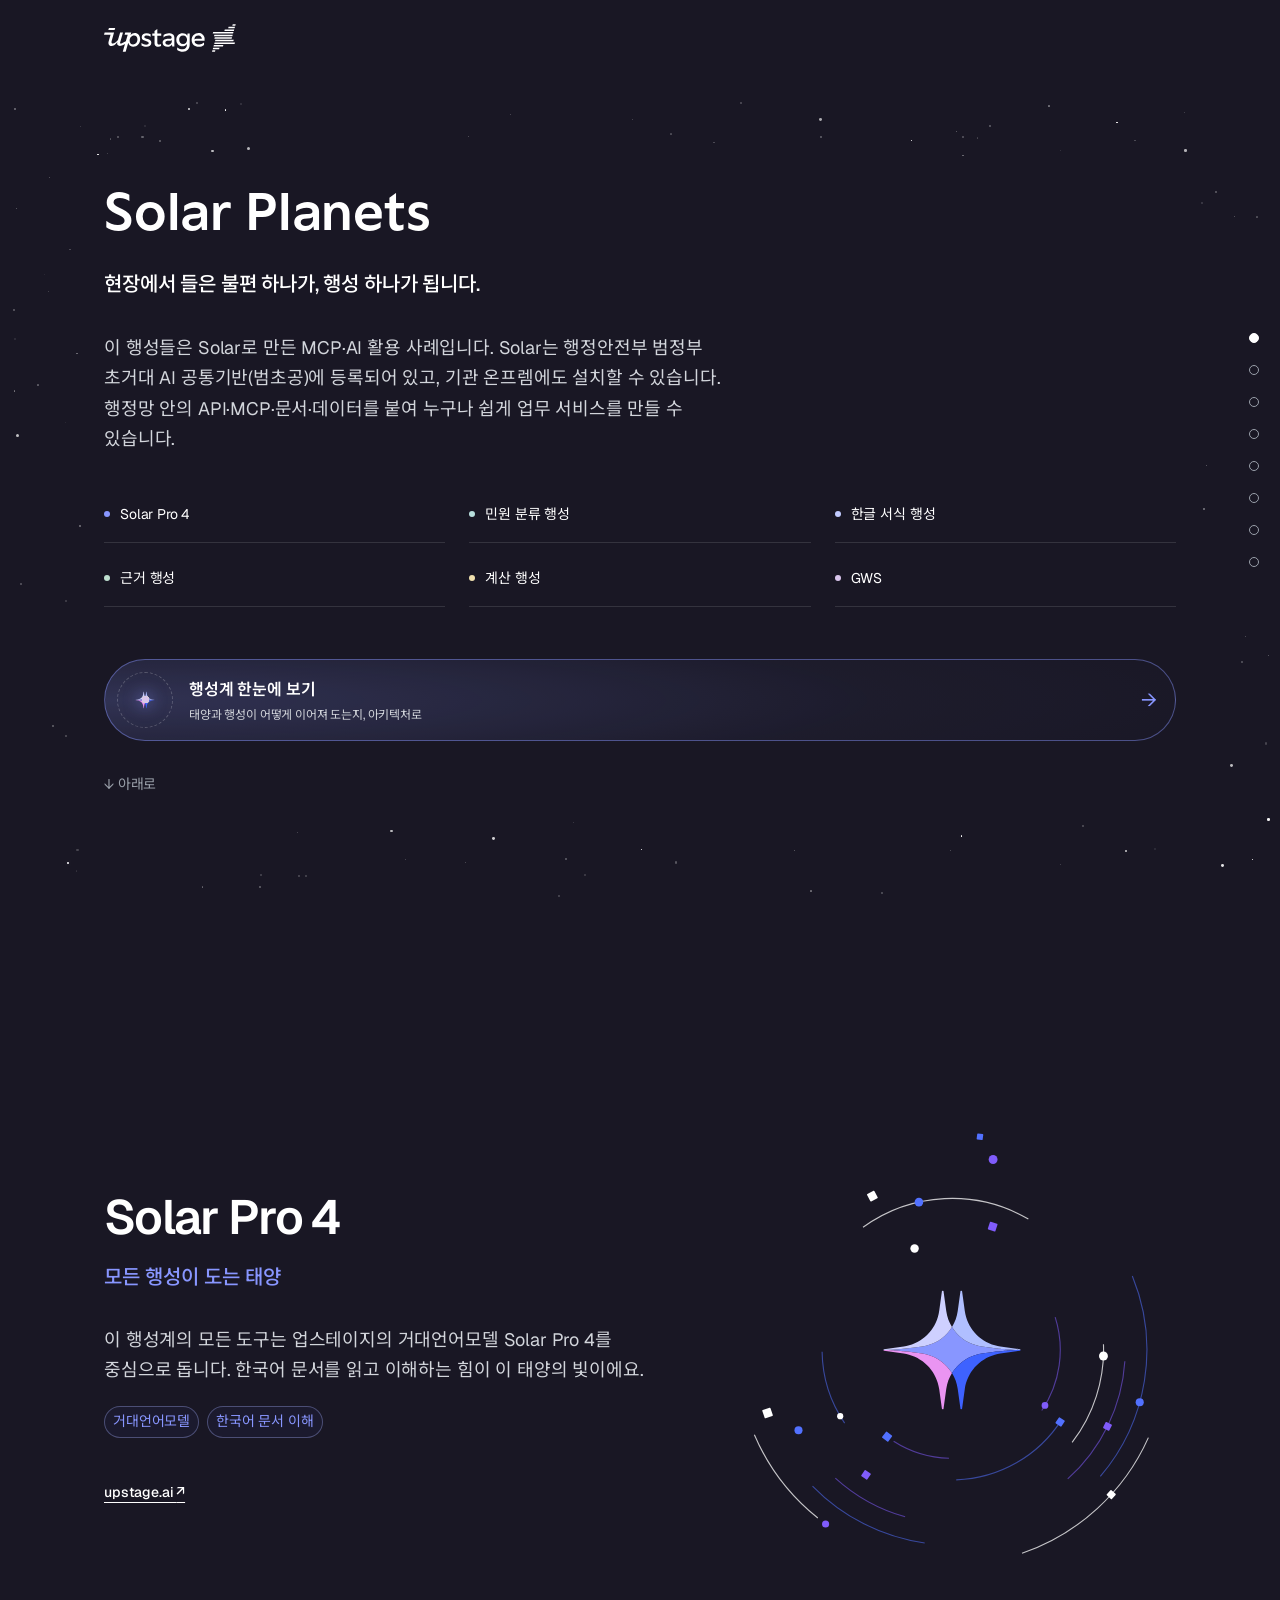
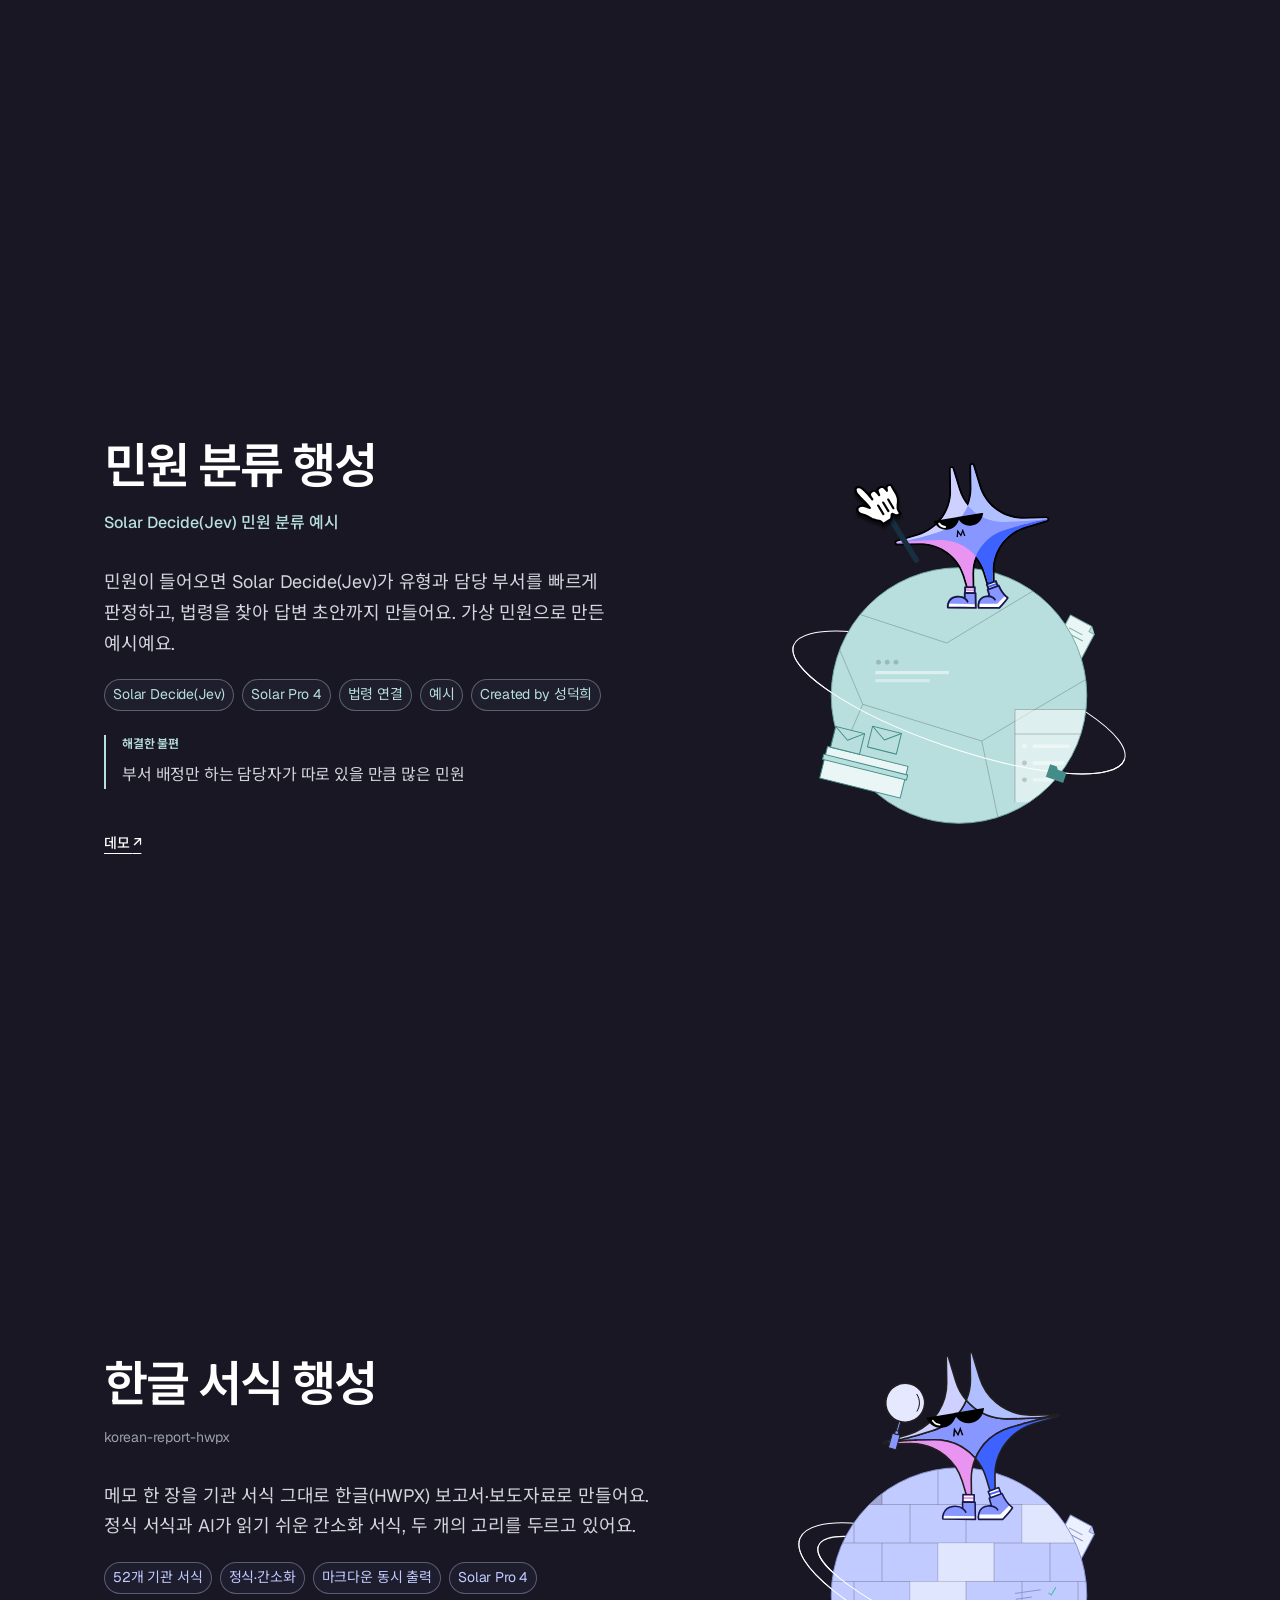
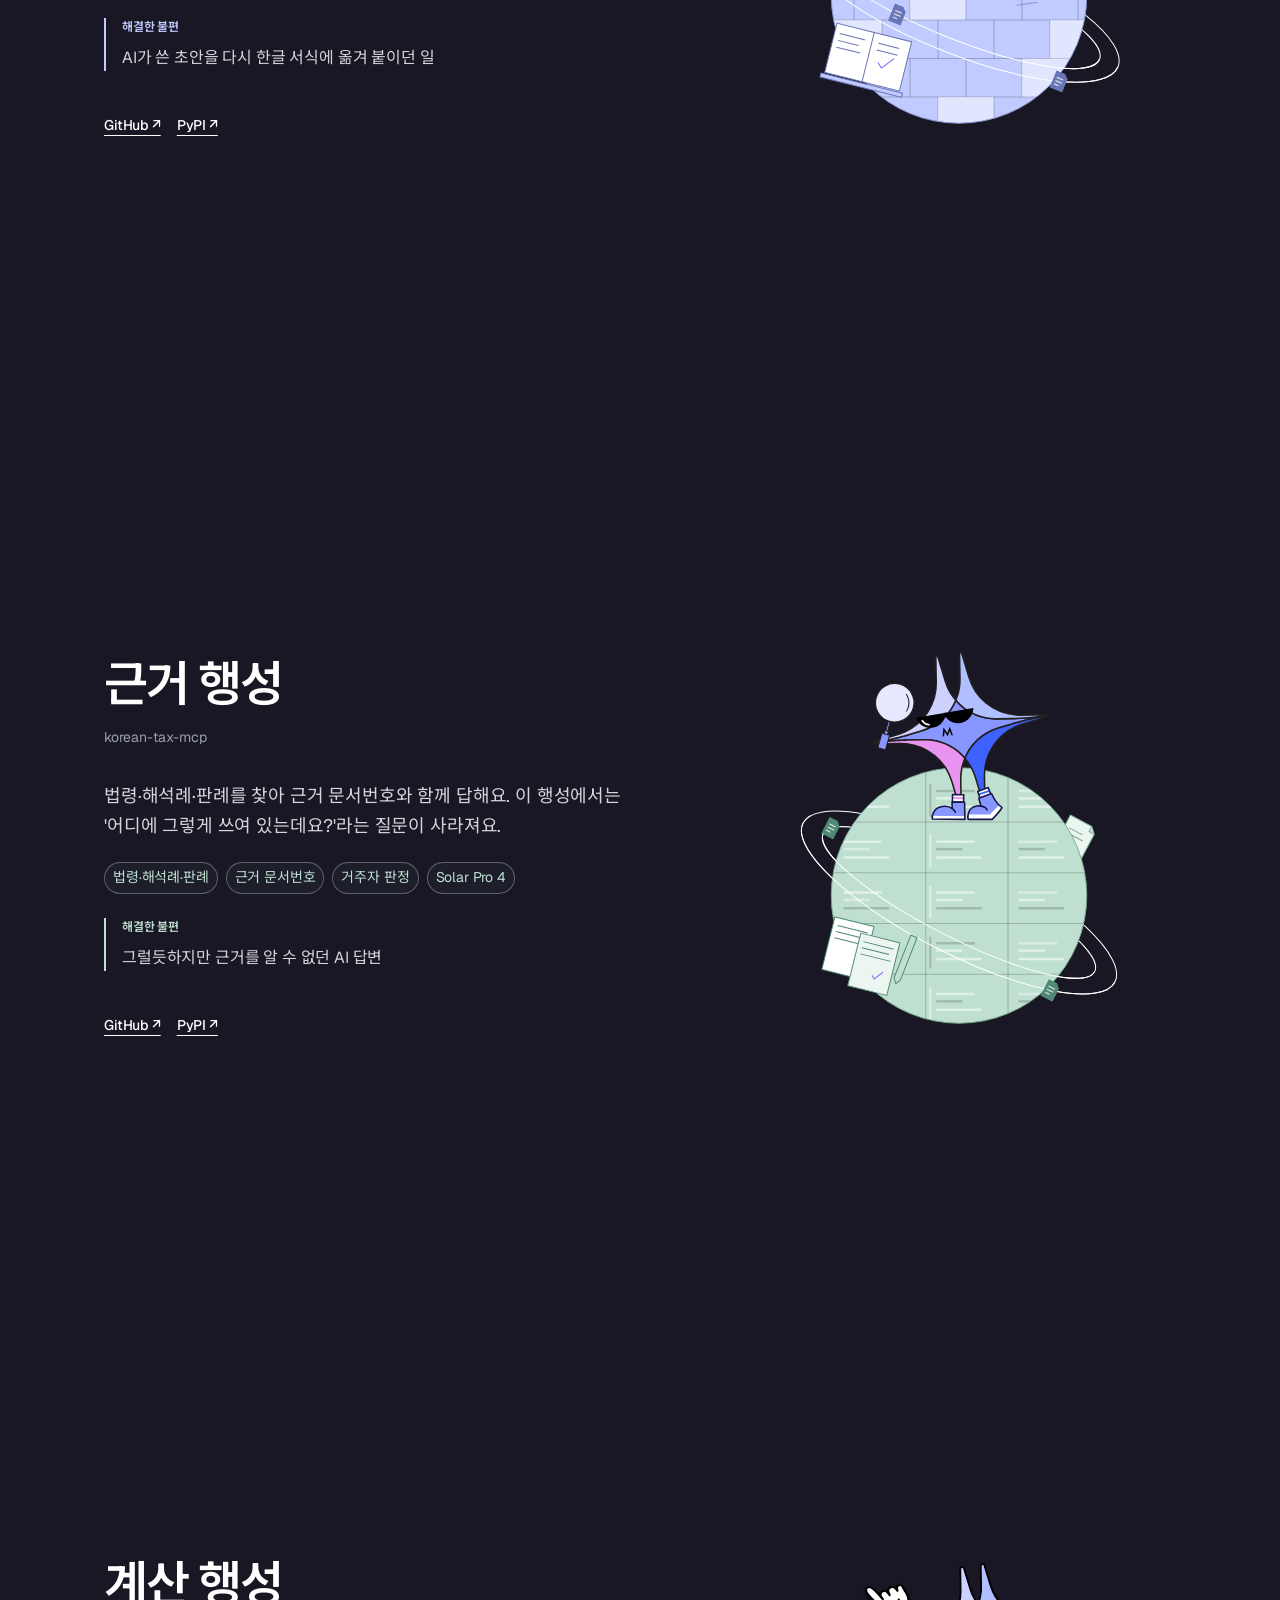
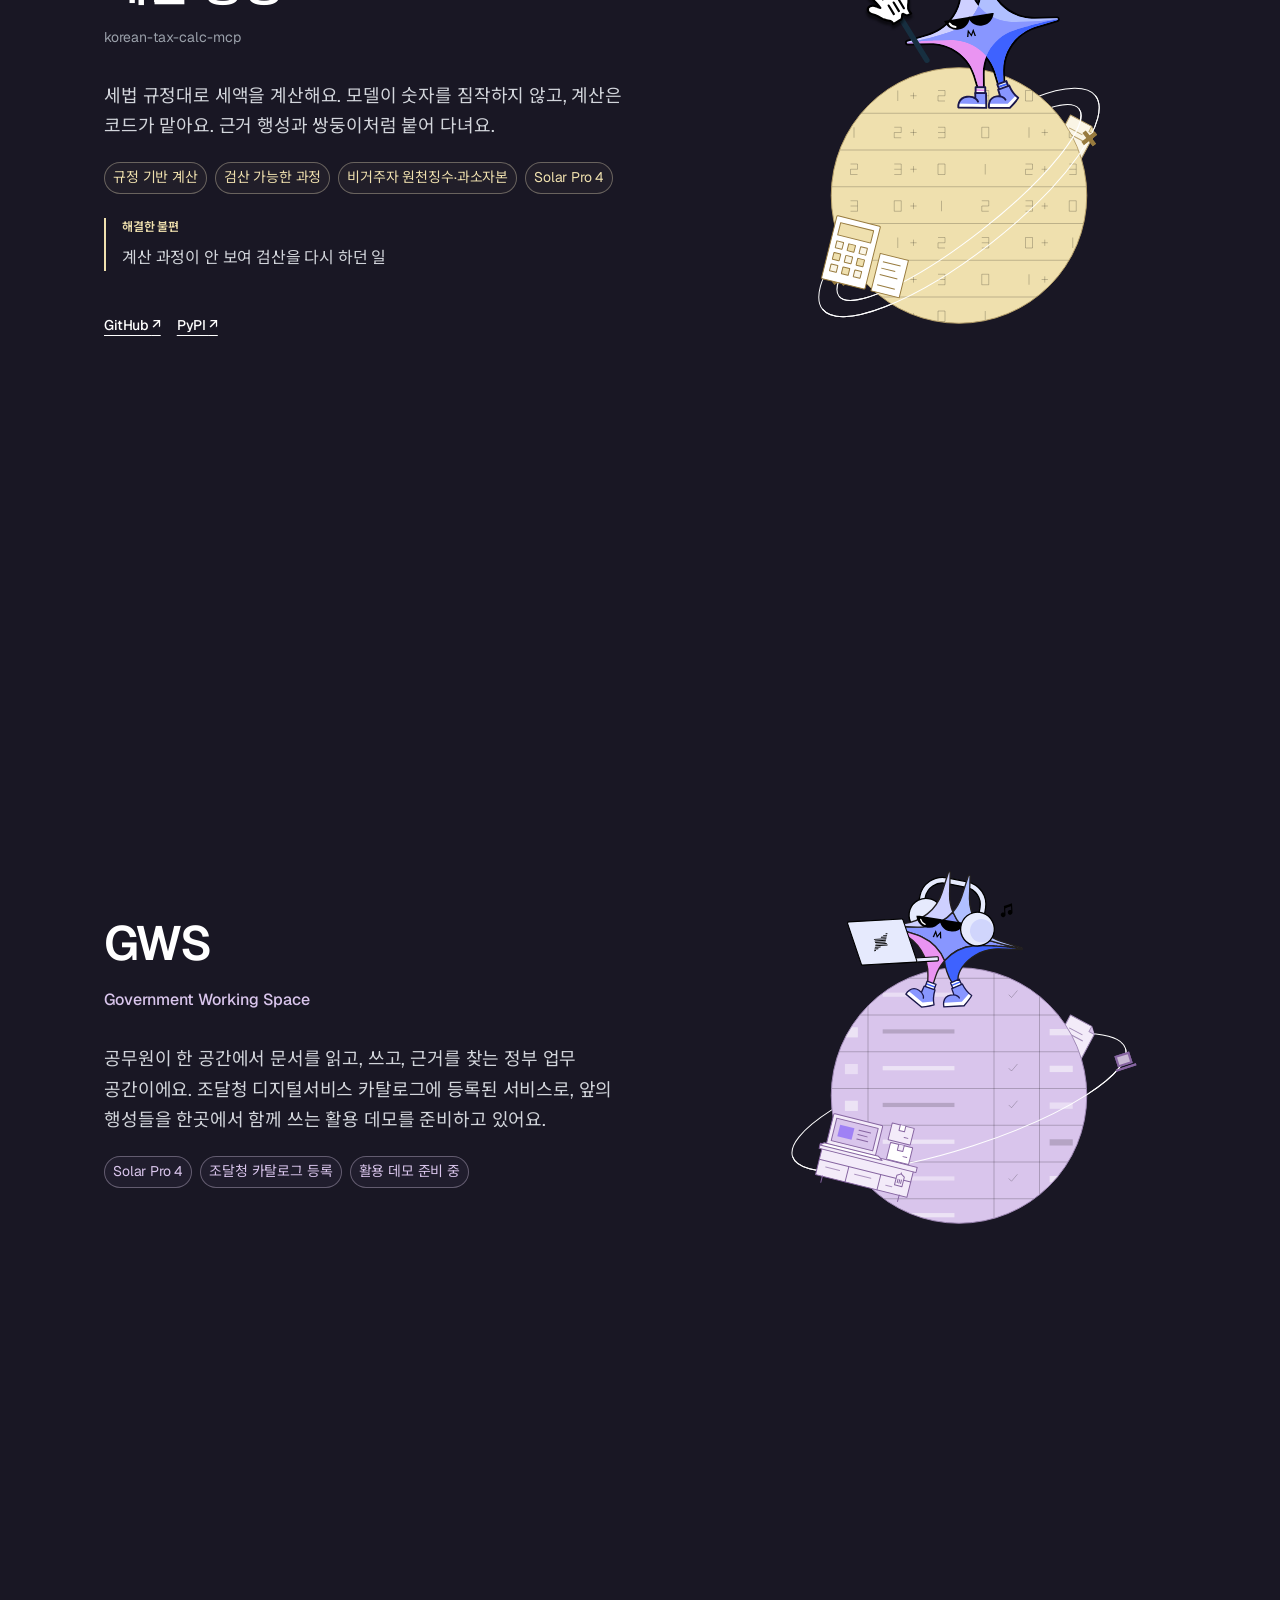
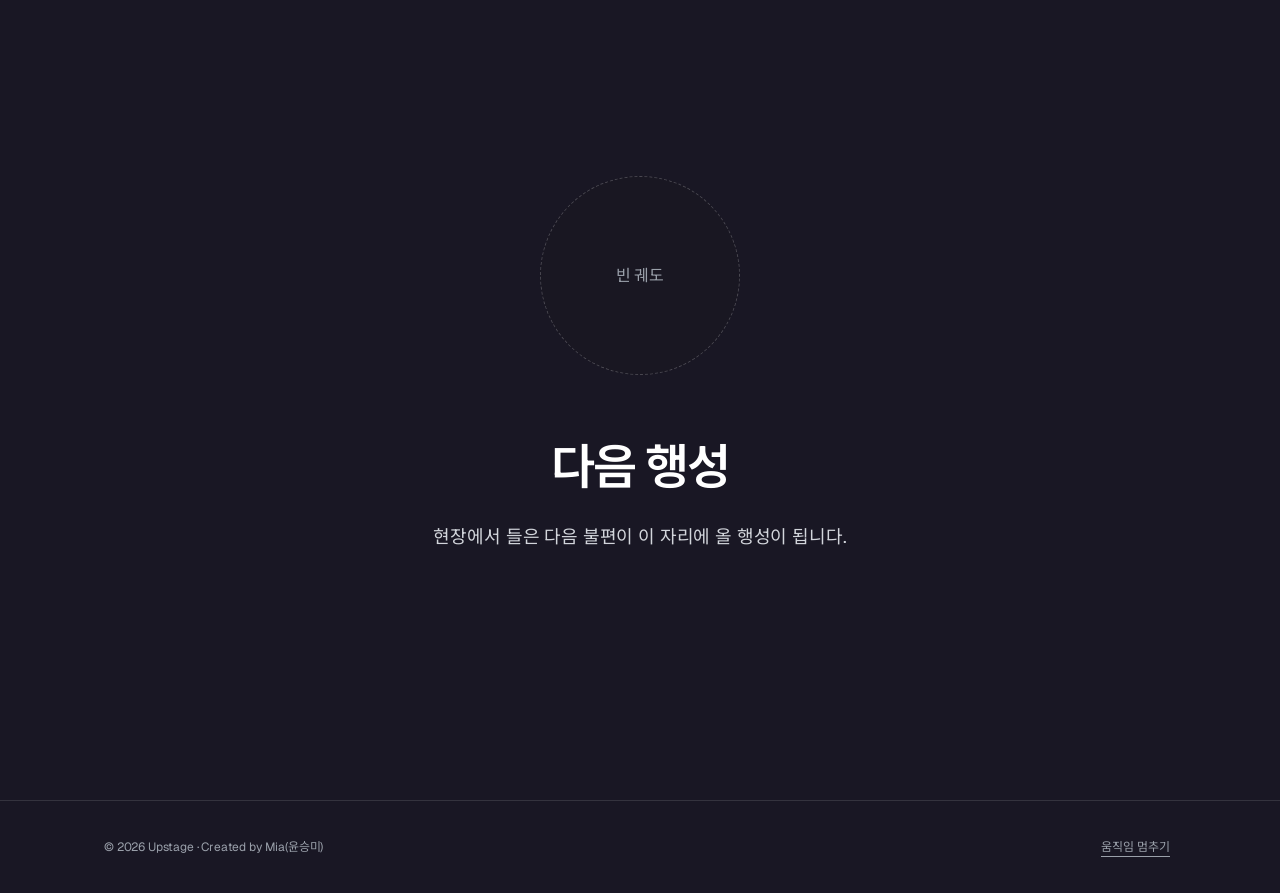
==== commit 1eaac5a7: "Architecture copy: plain-language modes, GWS status, scoped dev claim - Intro line says what each pa" ====
--- a/index.html
+++ b/index.html
@@ -338,7 +338,7 @@
 <section class="scene" id="s6" aria-labelledby="s6-title"><div class="container scene-grid">
 <div class="scene-copy">
 <div class="scene-title"><h2 id="s6-title">GWS</h2><p class="sub">Government Working Space</p></div>
-<div class="scene-body"><p class="scene-text" data-content-original="gws">공무원이 한 공간에서 문서를 읽고, 쓰고, 근거를 찾는 정부 업무 공간이에요. 앞의 행성들이 하나로 모이는 자리, Solar Pro 4와 함께 만들고 있어요.</p><ul class="facts"><li>Solar Pro 4와 함께</li><li>준비 중</li></ul></div>
+<div class="scene-body"><p class="scene-text" data-content-original="gws">공무원이 한 공간에서 문서를 읽고, 쓰고, 근거를 찾는 정부 업무 공간이에요. 조달청 디지털서비스 카탈로그에 등록된 서비스로, 앞의 행성들을 한곳에서 함께 쓰는 활용 데모를 준비하고 있어요.</p><ul class="facts"><li>Solar Pro 4</li><li>조달청 카탈로그 등록</li><li>활용 데모 준비 중</li></ul></div>
 </div>
 <div class="graphic-space artwork-stage" data-artwork="gws" data-aspect="1:1" aria-hidden="true">
 <svg class="artwork-layer" aria-hidden="true" focusable="false" data-artwork-motion="" xmlns="http://www.w3.org/2000/svg" width="1280" height="1280" viewBox="0 0 1280 1280"><title>GWS</title><defs><clipPath id="sp-s6-planet-planet-clip"><circle cx="660" cy="770" r="365" /></clipPath><clipPath id="sp-s6-planet-orbit-front"><rect x="0" y="790" width="1280" height="490" /></clipPath></defs><style>@media(prefers-reduced-motion:reduce){.orbit-dot{display:none}}</style><g id="sp-s6-planet-ring-back" transform="rotate(-18 660 790)" fill="none" stroke="#FFFFFF" stroke-width="2.8"><ellipse cx="660" cy="790" rx="500" ry="130" /></g><g class="orbit-dot" transform="rotate(-18 660 790)" clip-path="none"><g fill="#8665A1" stroke="none" data-orbit-icon="laptop"><g transform="scale(2)" data-icon-scale="2"><path d="M-11-10H11V7H-11ZM-15 9H15V12H-15Z" /><path d="M-8-7H8V4H-8Z" fill="white" opacity=".55" /></g><animateMotion dur="12s" begin="-0.05s" repeatCount="indefinite" rotate="0" path="M1160 790 A500 130 0 0 1 160 790 A500 130 0 0 1 1160 790" /></g><g fill="#8665A1" stroke="none" data-orbit-icon="laptop"><g transform="scale(2)" data-icon-scale="2"><path d="M-11-10H11V7H-11ZM-15 9H15V12H-15Z" /><path d="M-8-7H8V4H-8Z" fill="white" opacity=".55" /></g><animateMotion dur="9.05s" begin="-3.56s" repeatCount="indefinite" rotate="0" path="M1160 790 A500 130 0 0 1 160 790 A500 130 0 0 1 1160 790" /></g><g fill="#8665A1" stroke="none" data-orbit-icon="laptop"><g transform="scale(2)" data-icon-scale="2"><path d="M-11-10H11V7H-11ZM-15 9H15V12H-15Z" /><path d="M-8-7H8V4H-8Z" fill="white" opacity=".55" /></g><animateMotion dur="12.37s" begin="-9.26s" repeatCount="indefinite" rotate="0" path="M1160 790 A500 130 0 0 1 160 790 A500 130 0 0 1 1160 790" /></g></g><g id="sp-s6-planet-rear-asset-document" transform="rotate(28 980 635)" stroke="#A18BB7" stroke-width="2.8" stroke-linejoin="round"><path d="M934 552h69l17 17v111h-86Z" fill="#F3EBF9" /><path d="M1003 552v17h17" fill="#D9C5EC" /><path d="M948 586h43 M948 601h52 M948 616h31" fill="none" /><path d="m969 644 8 8 15-19" fill="none" stroke="#805CFB" /></g><g id="sp-s6-planet-planet"><circle cx="660" cy="770" r="365" fill="#D9C5EC" />
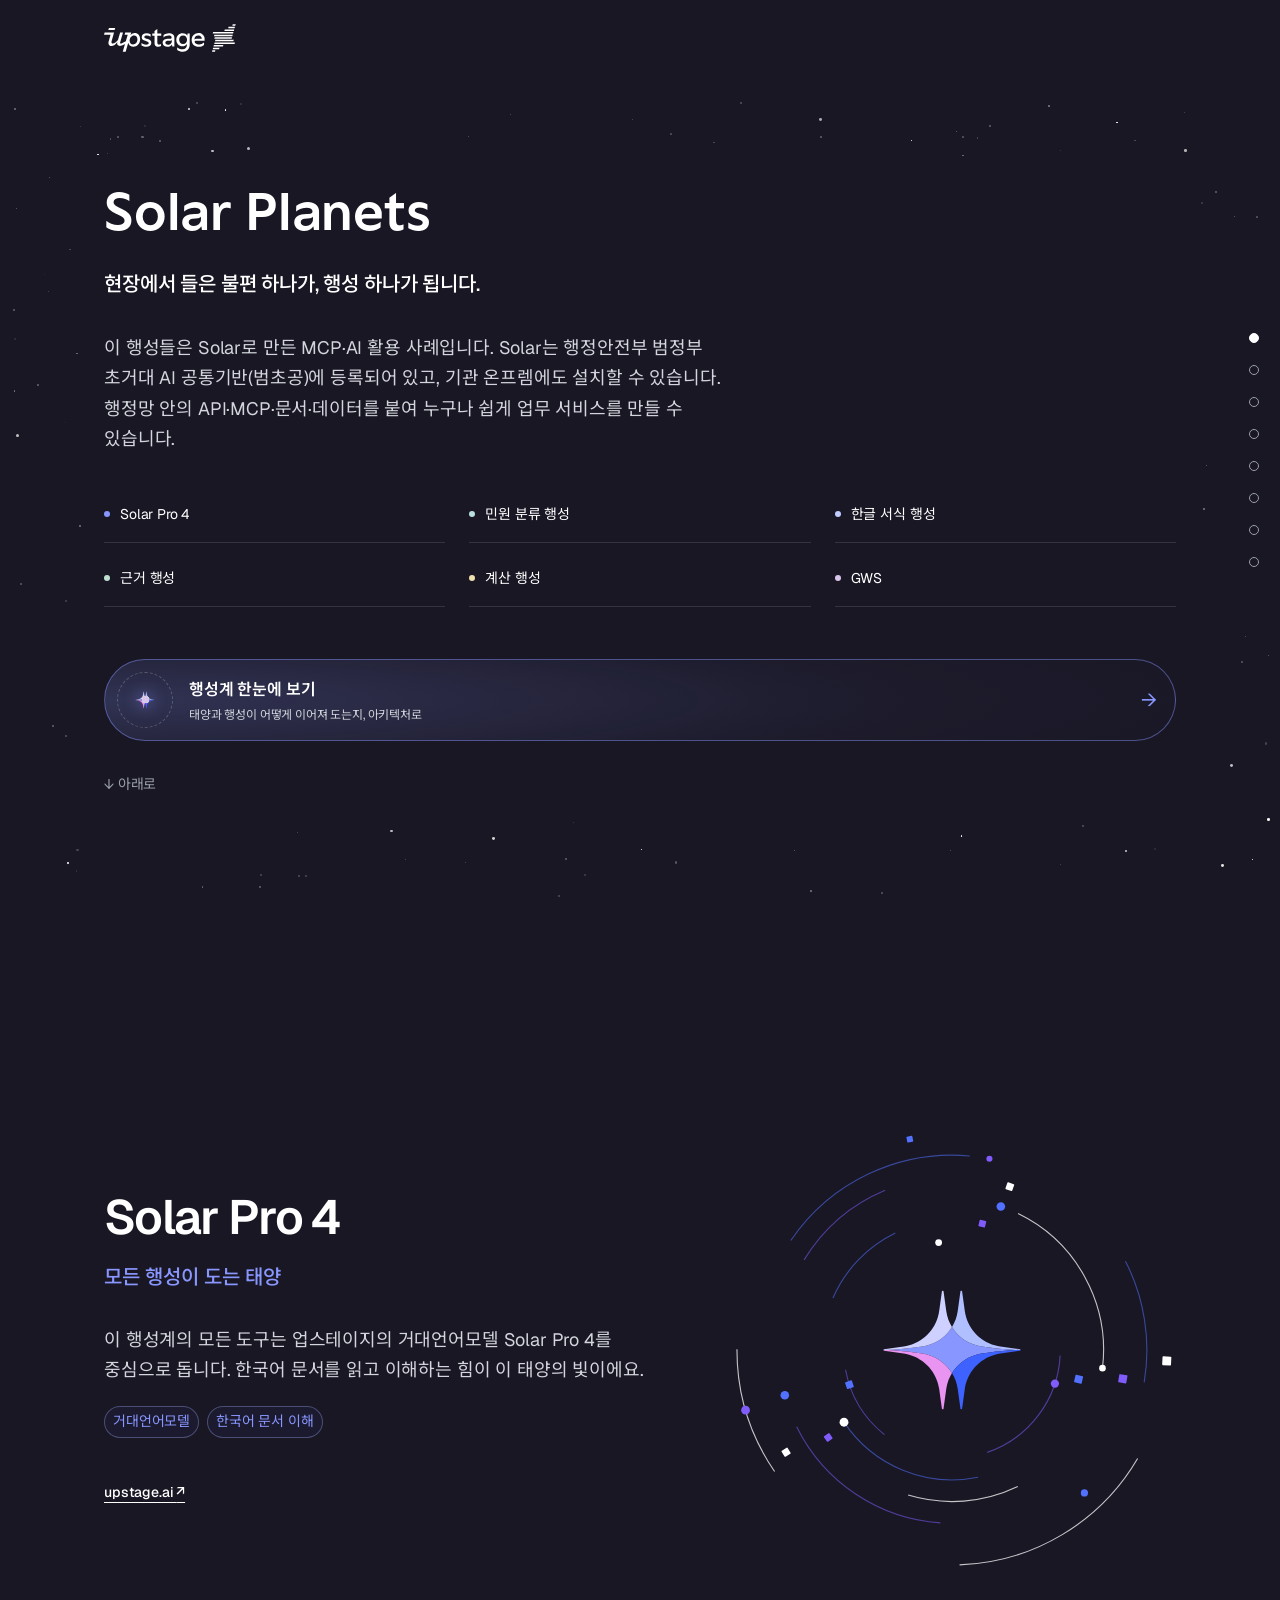
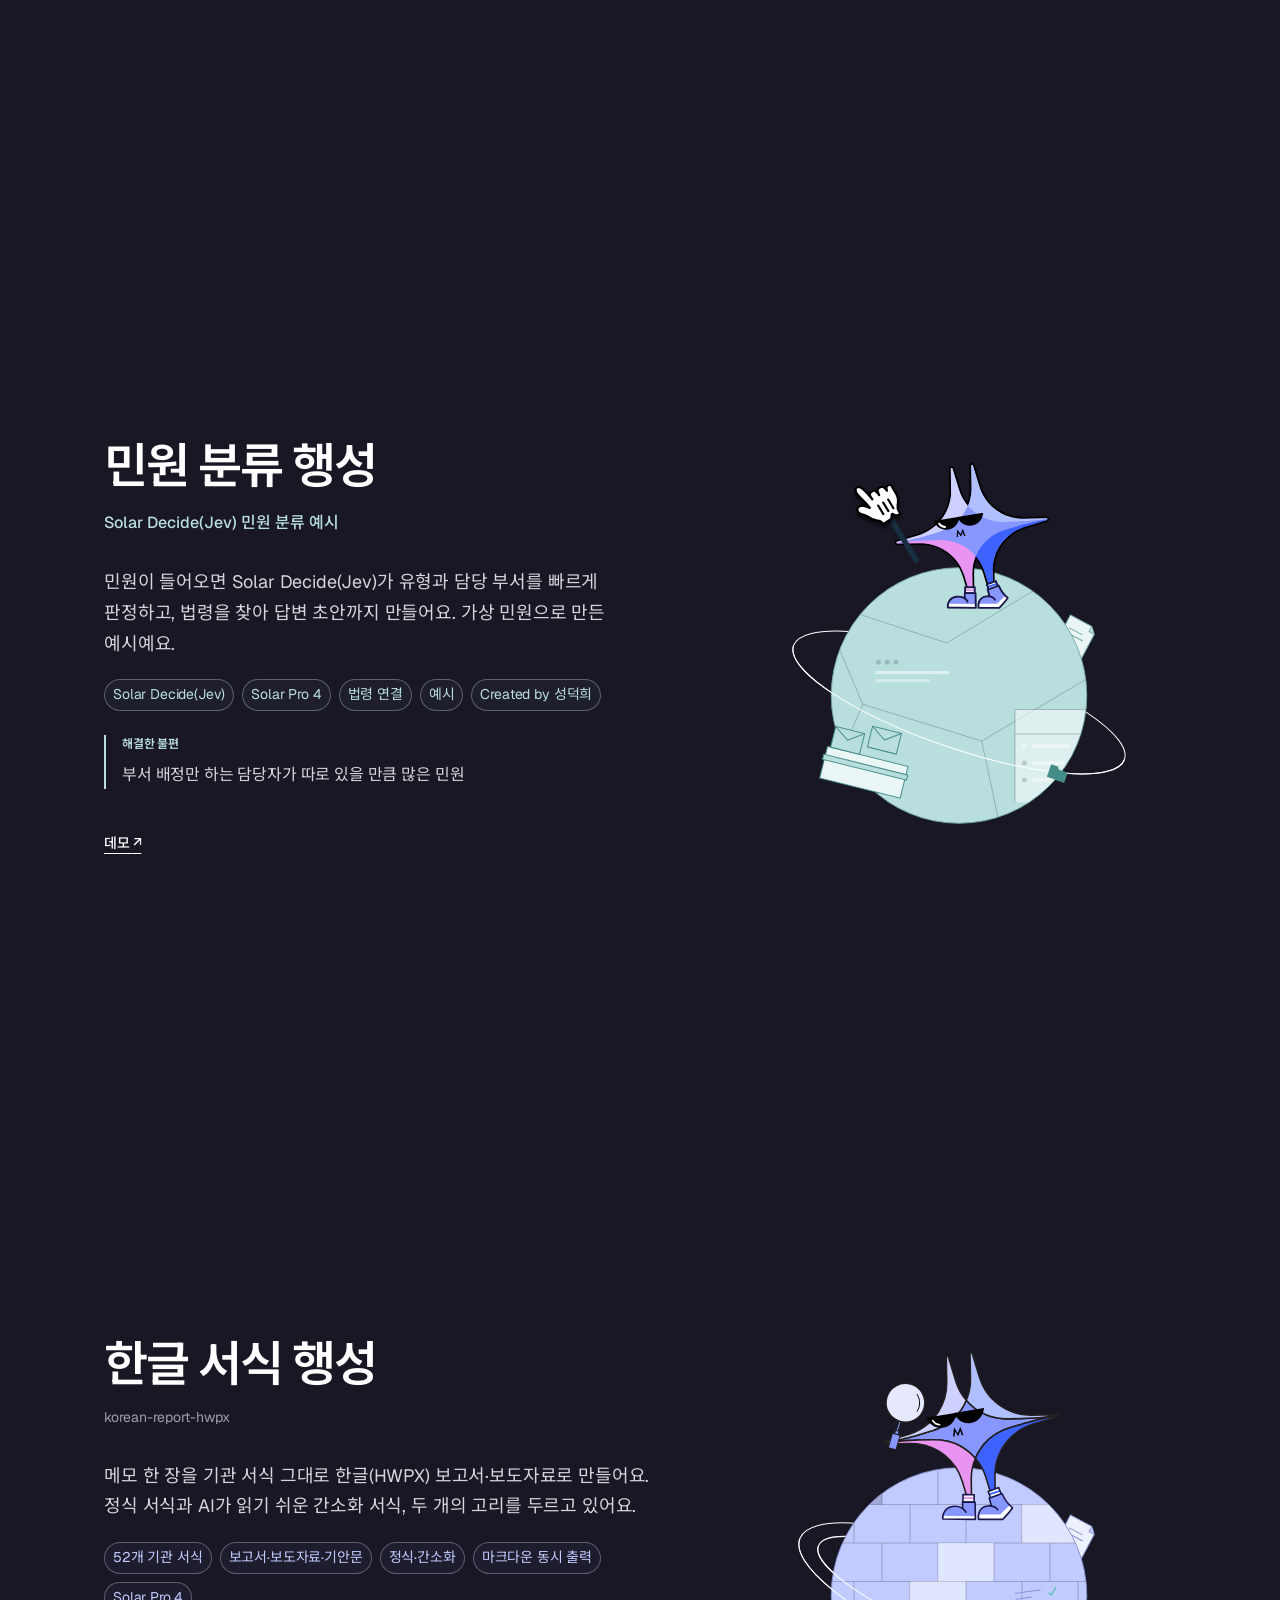
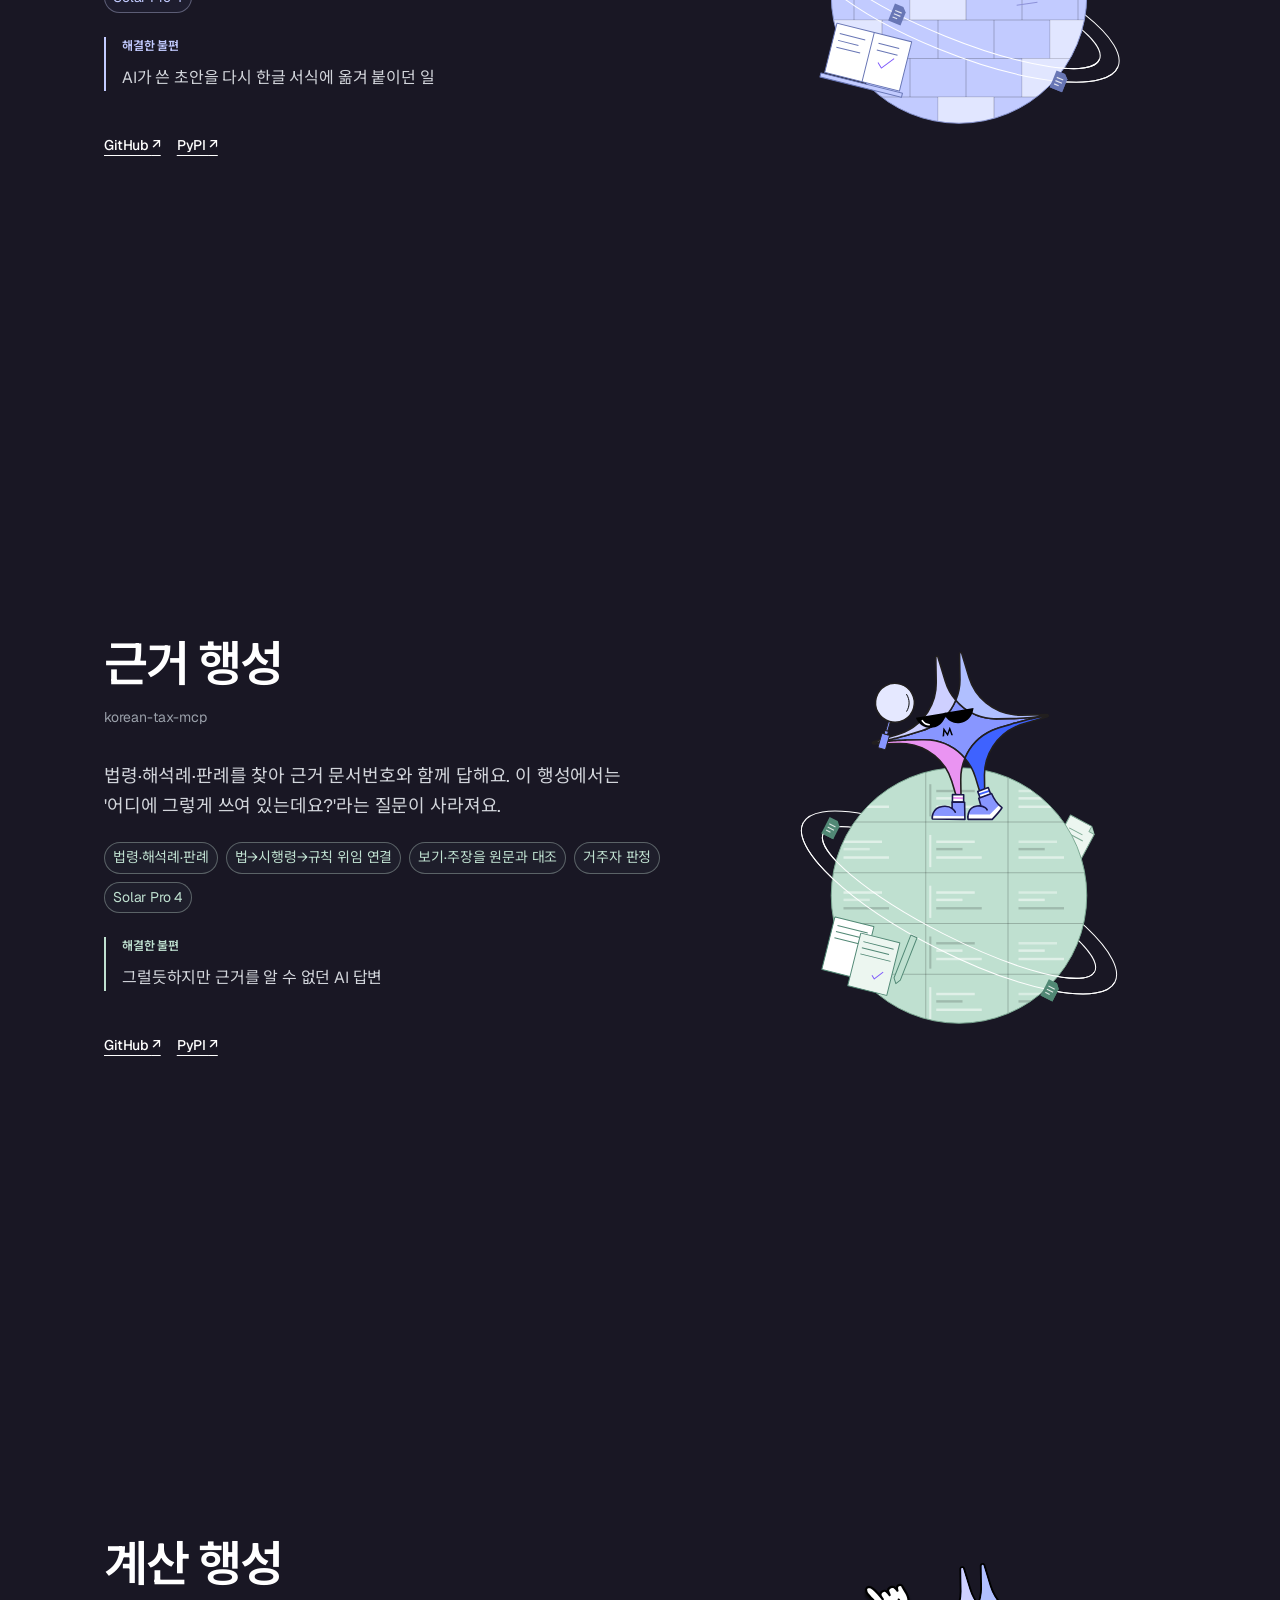
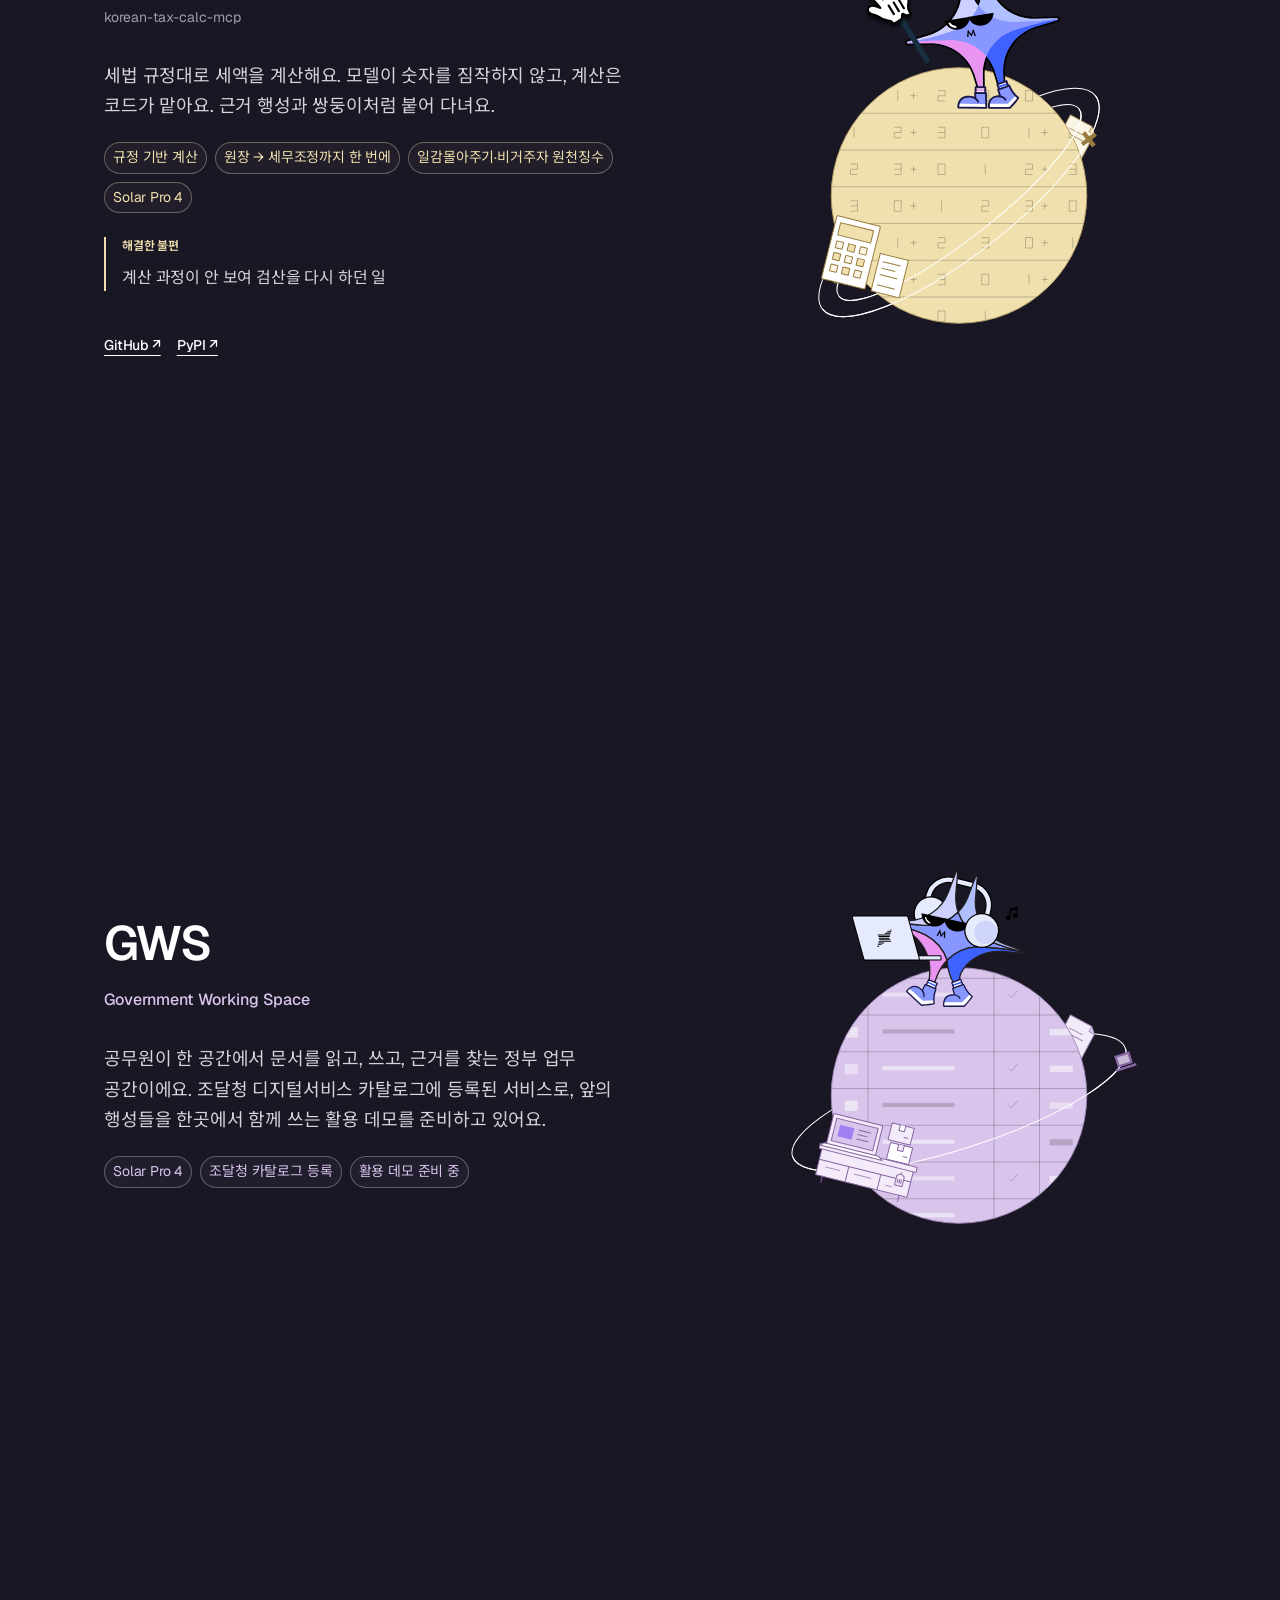
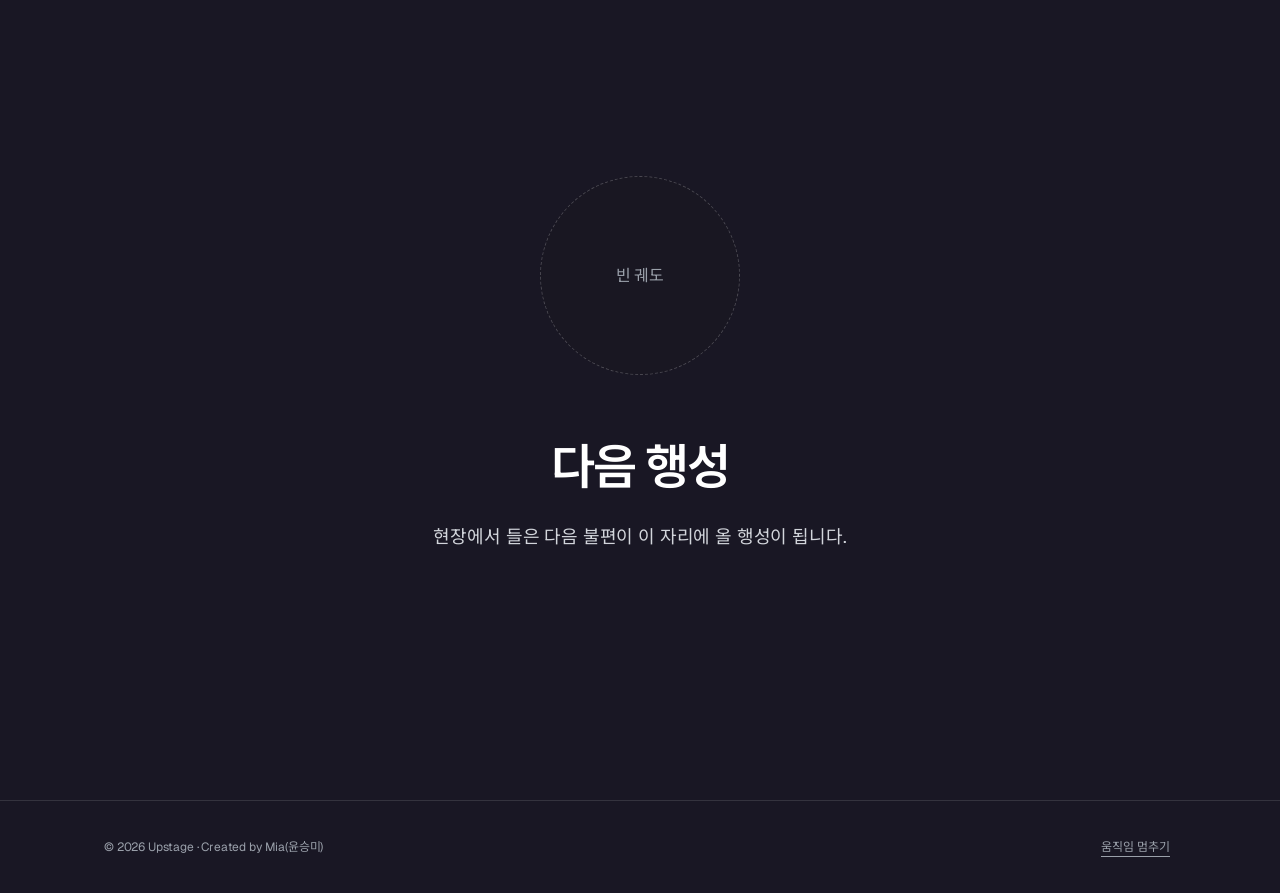
==== commit 21ca0d7e: "Architecture: explain the two dashed-line meanings, update tool counts (6/22/50) and planet descript" ====
--- a/index.html
+++ b/index.html
@@ -131,7 +131,7 @@
 <section class="scene" id="s2" aria-labelledby="s2-title"><div class="container scene-grid">
 <div class="scene-copy">
 <div class="scene-title"><h2 id="s2-title">한글 서식 행성</h2><p class="sub">korean-report-hwpx</p></div>
-<div class="scene-body"><p class="scene-text" data-content-original="hwpx">메모 한 장을 기관 서식 그대로 한글(HWPX) 보고서·보도자료로 만들어요. 정식 서식과 AI가 읽기 쉬운 간소화 서식, 두 개의 고리를 두르고 있어요.</p><ul class="facts"><li>52개 기관 서식</li><li>정식·간소화</li><li>마크다운 동시 출력</li><li>Solar Pro 4</li></ul><p class="pain"><b>해결한 불편</b>AI가 쓴 초안을 다시 한글 서식에 옮겨 붙이던 일</p></div>
+<div class="scene-body"><p class="scene-text" data-content-original="hwpx">메모 한 장을 기관 서식 그대로 한글(HWPX) 보고서·보도자료로 만들어요. 정식 서식과 AI가 읽기 쉬운 간소화 서식, 두 개의 고리를 두르고 있어요.</p><ul class="facts"><li>52개 기관 서식</li><li>보고서·보도자료·기안문</li><li>정식·간소화</li><li>마크다운 동시 출력</li><li>Solar Pro 4</li></ul><p class="pain"><b>해결한 불편</b>AI가 쓴 초안을 다시 한글 서식에 옮겨 붙이던 일</p></div>
 <div class="scene-actions"><a class="text-link" href="https://github.com/UpstageAI/korean-report-hwpx" target="_blank" rel="noopener" aria-label="한글 서식 행성 — GitHub" data-ds-focus>GitHub <span aria-hidden="true">↗</span><span class="sr-only"> (새 탭)</span></a><a class="text-link" href="https://pypi.org/project/korean-report-hwpx/" target="_blank" rel="noopener" aria-label="한글 서식 행성 — PyPI" data-ds-focus>PyPI <span aria-hidden="true">↗</span><span class="sr-only"> (새 탭)</span></a></div>
 </div>
 <div class="graphic-space artwork-stage" data-artwork="hwpx" data-aspect="1:1" aria-hidden="true">
@@ -194,7 +194,7 @@
 <section class="scene" id="s3" aria-labelledby="s3-title"><div class="container scene-grid">
 <div class="scene-copy">
 <div class="scene-title"><h2 id="s3-title">근거 행성</h2><p class="sub">korean-tax-mcp</p></div>
-<div class="scene-body"><p class="scene-text" data-content-original="tax">법령·해석례·판례를 찾아 근거 문서번호와 함께 답해요. 이 행성에서는 &#x27;어디에 그렇게 쓰여 있는데요?&#x27;라는 질문이 사라져요.</p><ul class="facts"><li>법령·해석례·판례</li><li>근거 문서번호</li><li>거주자 판정</li><li>Solar Pro 4</li></ul><p class="pain"><b>해결한 불편</b>그럴듯하지만 근거를 알 수 없던 AI 답변</p></div>
+<div class="scene-body"><p class="scene-text" data-content-original="tax">법령·해석례·판례를 찾아 근거 문서번호와 함께 답해요. 이 행성에서는 &#x27;어디에 그렇게 쓰여 있는데요?&#x27;라는 질문이 사라져요.</p><ul class="facts"><li>법령·해석례·판례</li><li>법→시행령→규칙 위임 연결</li><li>보기·주장을 원문과 대조</li><li>거주자 판정</li><li>Solar Pro 4</li></ul><p class="pain"><b>해결한 불편</b>그럴듯하지만 근거를 알 수 없던 AI 답변</p></div>
 <div class="scene-actions"><a class="text-link" href="https://github.com/UpstageAI/korean-tax-mcp" target="_blank" rel="noopener" aria-label="근거 행성 — GitHub" data-ds-focus>GitHub <span aria-hidden="true">↗</span><span class="sr-only"> (새 탭)</span></a><a class="text-link" href="https://pypi.org/project/korean-tax-mcp/" target="_blank" rel="noopener" aria-label="근거 행성 — PyPI" data-ds-focus>PyPI <span aria-hidden="true">↗</span><span class="sr-only"> (새 탭)</span></a></div>
 </div>
 <div class="graphic-space artwork-stage" data-artwork="tax" data-aspect="1:1" aria-hidden="true">
@@ -257,7 +257,7 @@
 <section class="scene" id="s4" aria-labelledby="s4-title"><div class="container scene-grid">
 <div class="scene-copy">
 <div class="scene-title"><h2 id="s4-title">계산 행성</h2><p class="sub">korean-tax-calc-mcp</p></div>
-<div class="scene-body"><p class="scene-text" data-content-original="calc">세법 규정대로 세액을 계산해요. 모델이 숫자를 짐작하지 않고, 계산은 코드가 맡아요. 근거 행성과 쌍둥이처럼 붙어 다녀요.</p><ul class="facts"><li>규정 기반 계산</li><li>검산 가능한 과정</li><li>비거주자 원천징수·과소자본</li><li>Solar Pro 4</li></ul><p class="pain"><b>해결한 불편</b>계산 과정이 안 보여 검산을 다시 하던 일</p></div>
+<div class="scene-body"><p class="scene-text" data-content-original="calc">세법 규정대로 세액을 계산해요. 모델이 숫자를 짐작하지 않고, 계산은 코드가 맡아요. 근거 행성과 쌍둥이처럼 붙어 다녀요.</p><ul class="facts"><li>규정 기반 계산</li><li>원장 → 세무조정까지 한 번에</li><li>일감몰아주기·비거주자 원천징수</li><li>Solar Pro 4</li></ul><p class="pain"><b>해결한 불편</b>계산 과정이 안 보여 검산을 다시 하던 일</p></div>
 <div class="scene-actions"><a class="text-link" href="https://github.com/UpstageAI/korean-tax-calc-mcp" target="_blank" rel="noopener" aria-label="계산 행성 — GitHub" data-ds-focus>GitHub <span aria-hidden="true">↗</span><span class="sr-only"> (새 탭)</span></a><a class="text-link" href="https://pypi.org/project/korean-tax-calc-mcp/" target="_blank" rel="noopener" aria-label="계산 행성 — PyPI" data-ds-focus>PyPI <span aria-hidden="true">↗</span><span class="sr-only"> (새 탭)</span></a></div>
 </div>
 <div class="graphic-space artwork-stage" data-artwork="calc" data-aspect="1:1" aria-hidden="true">
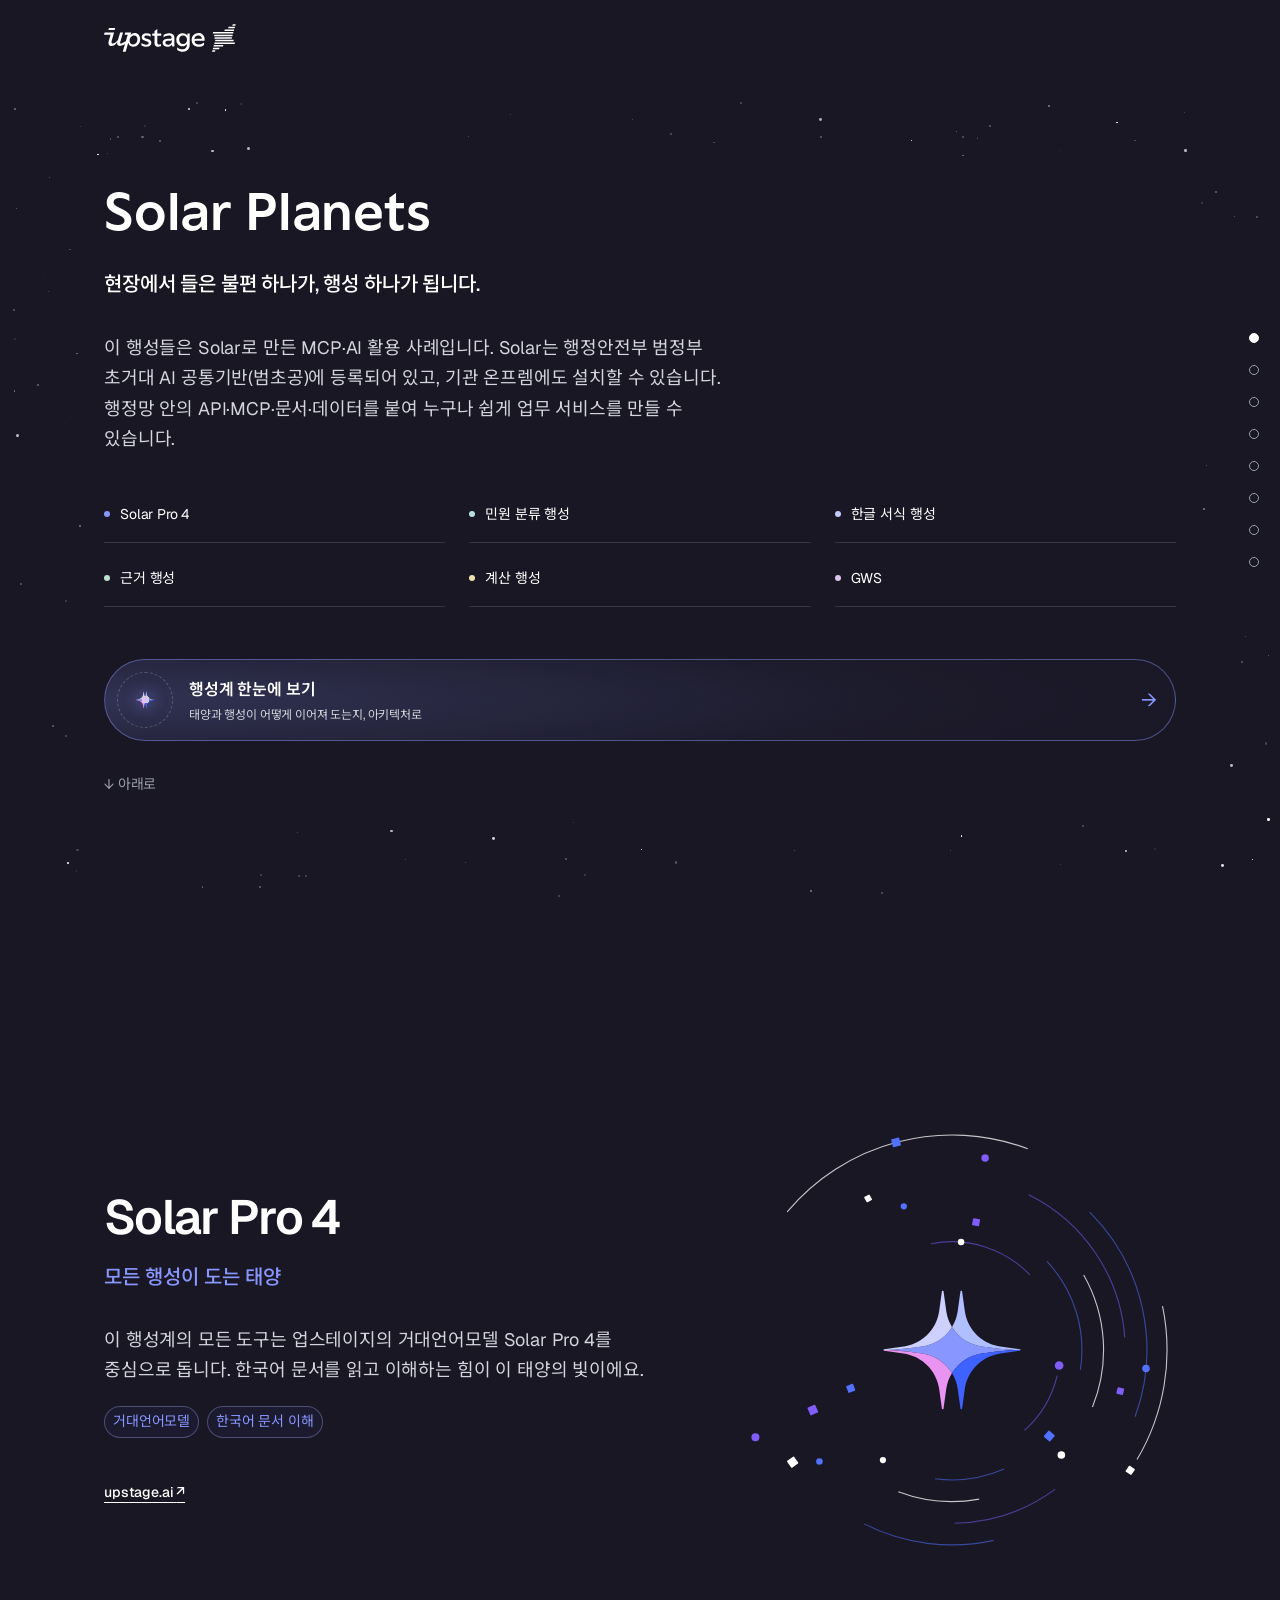
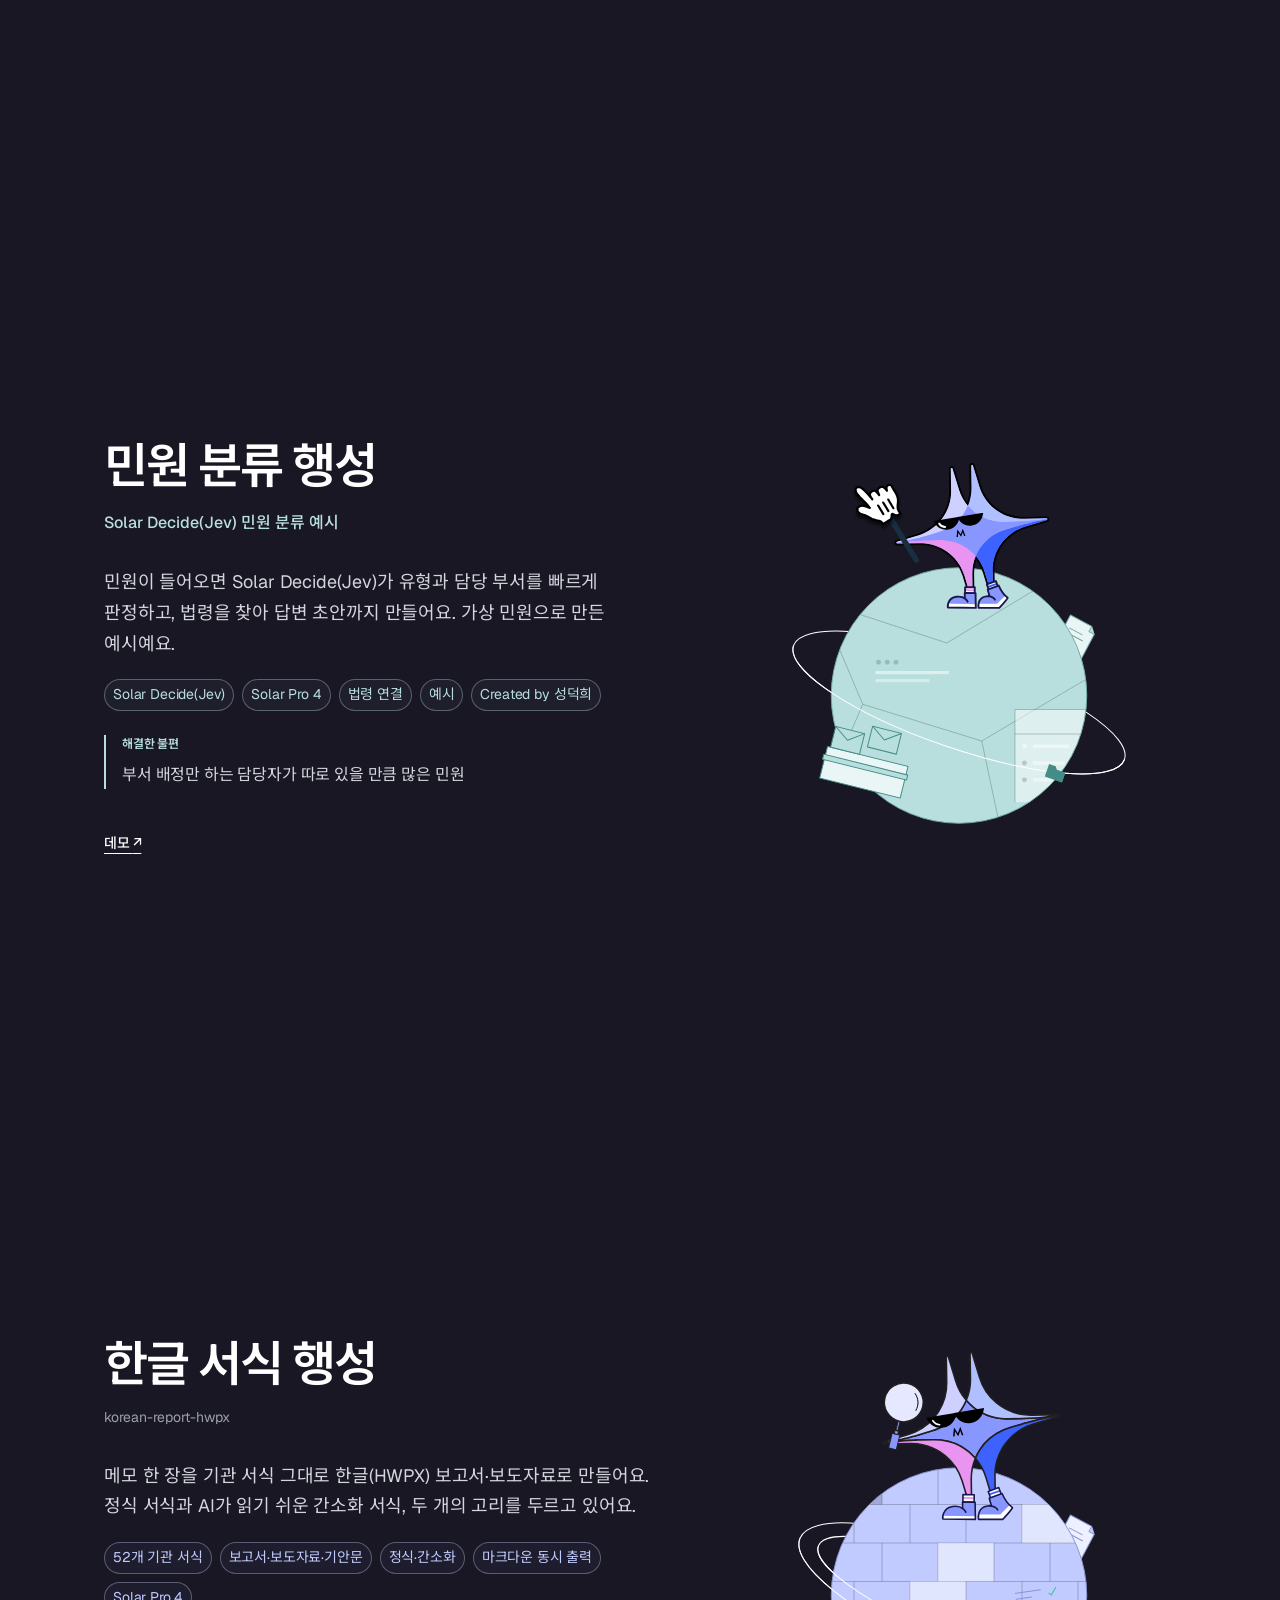
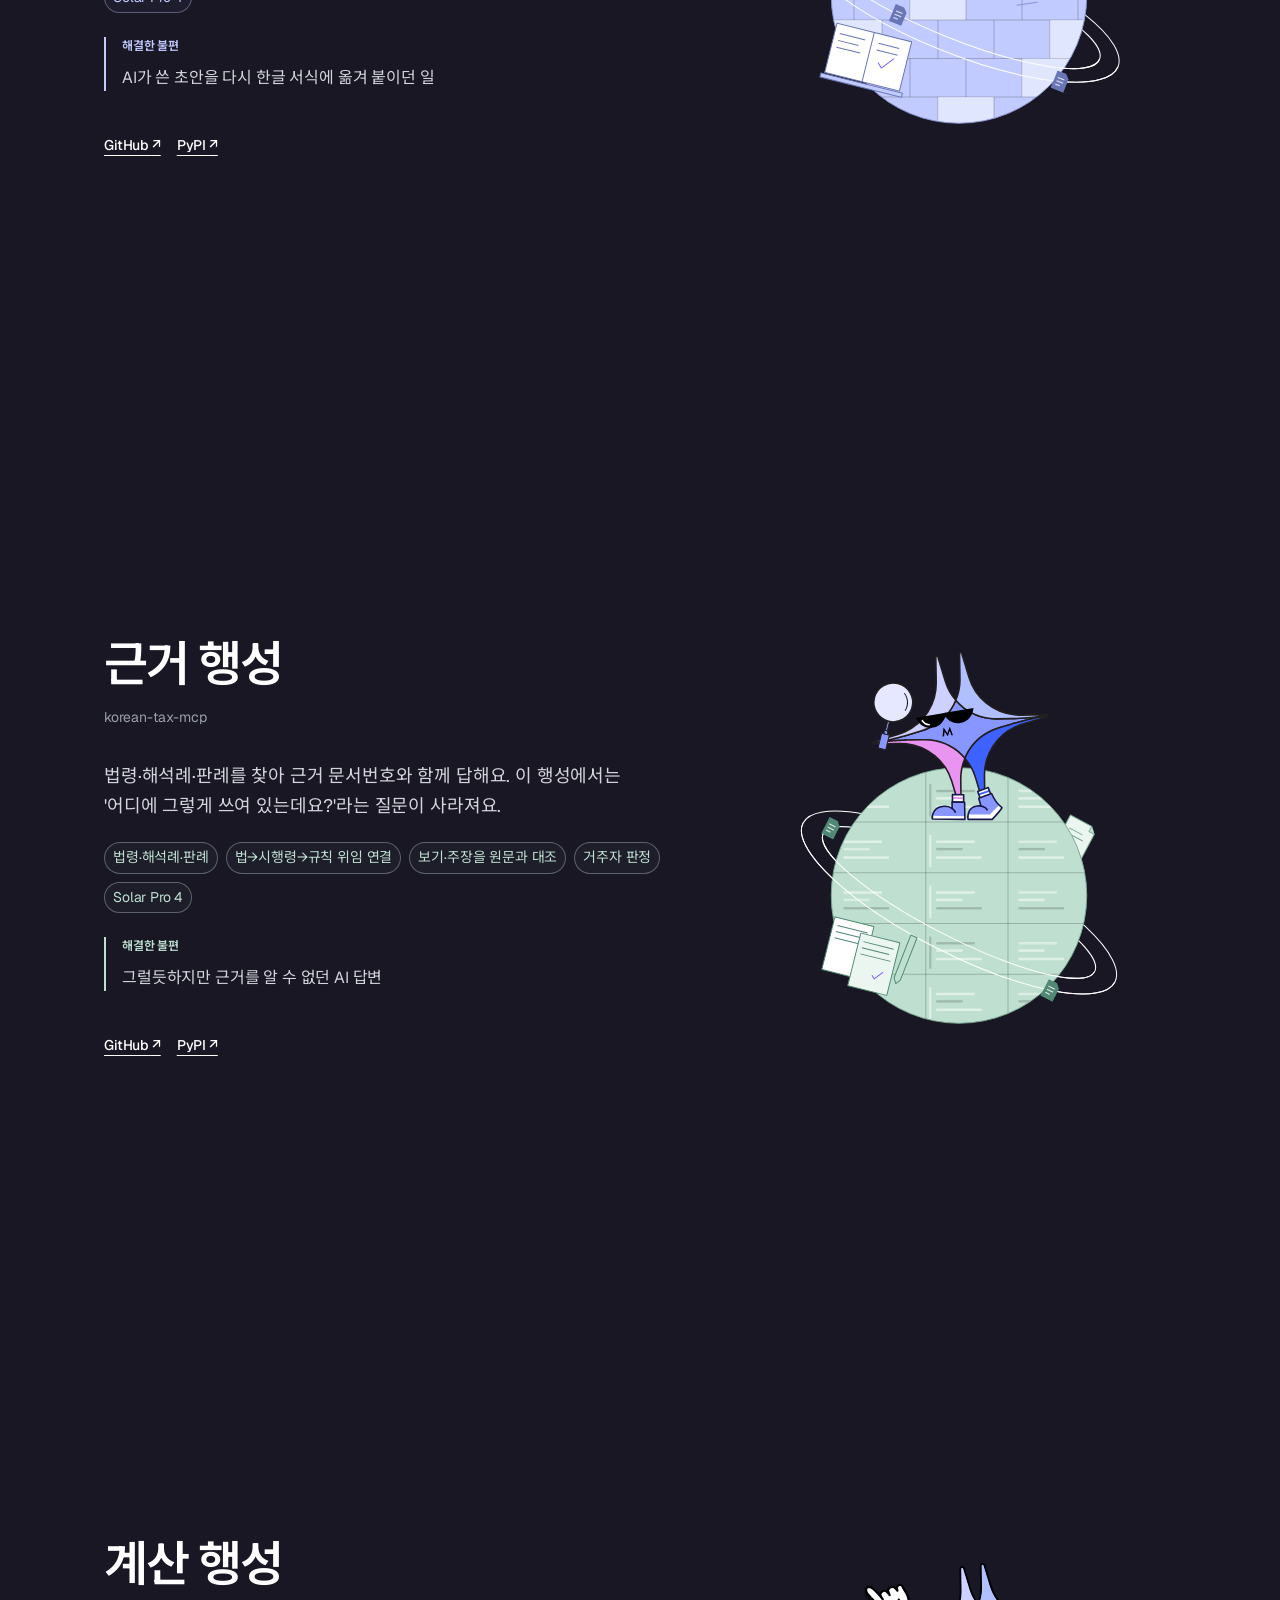
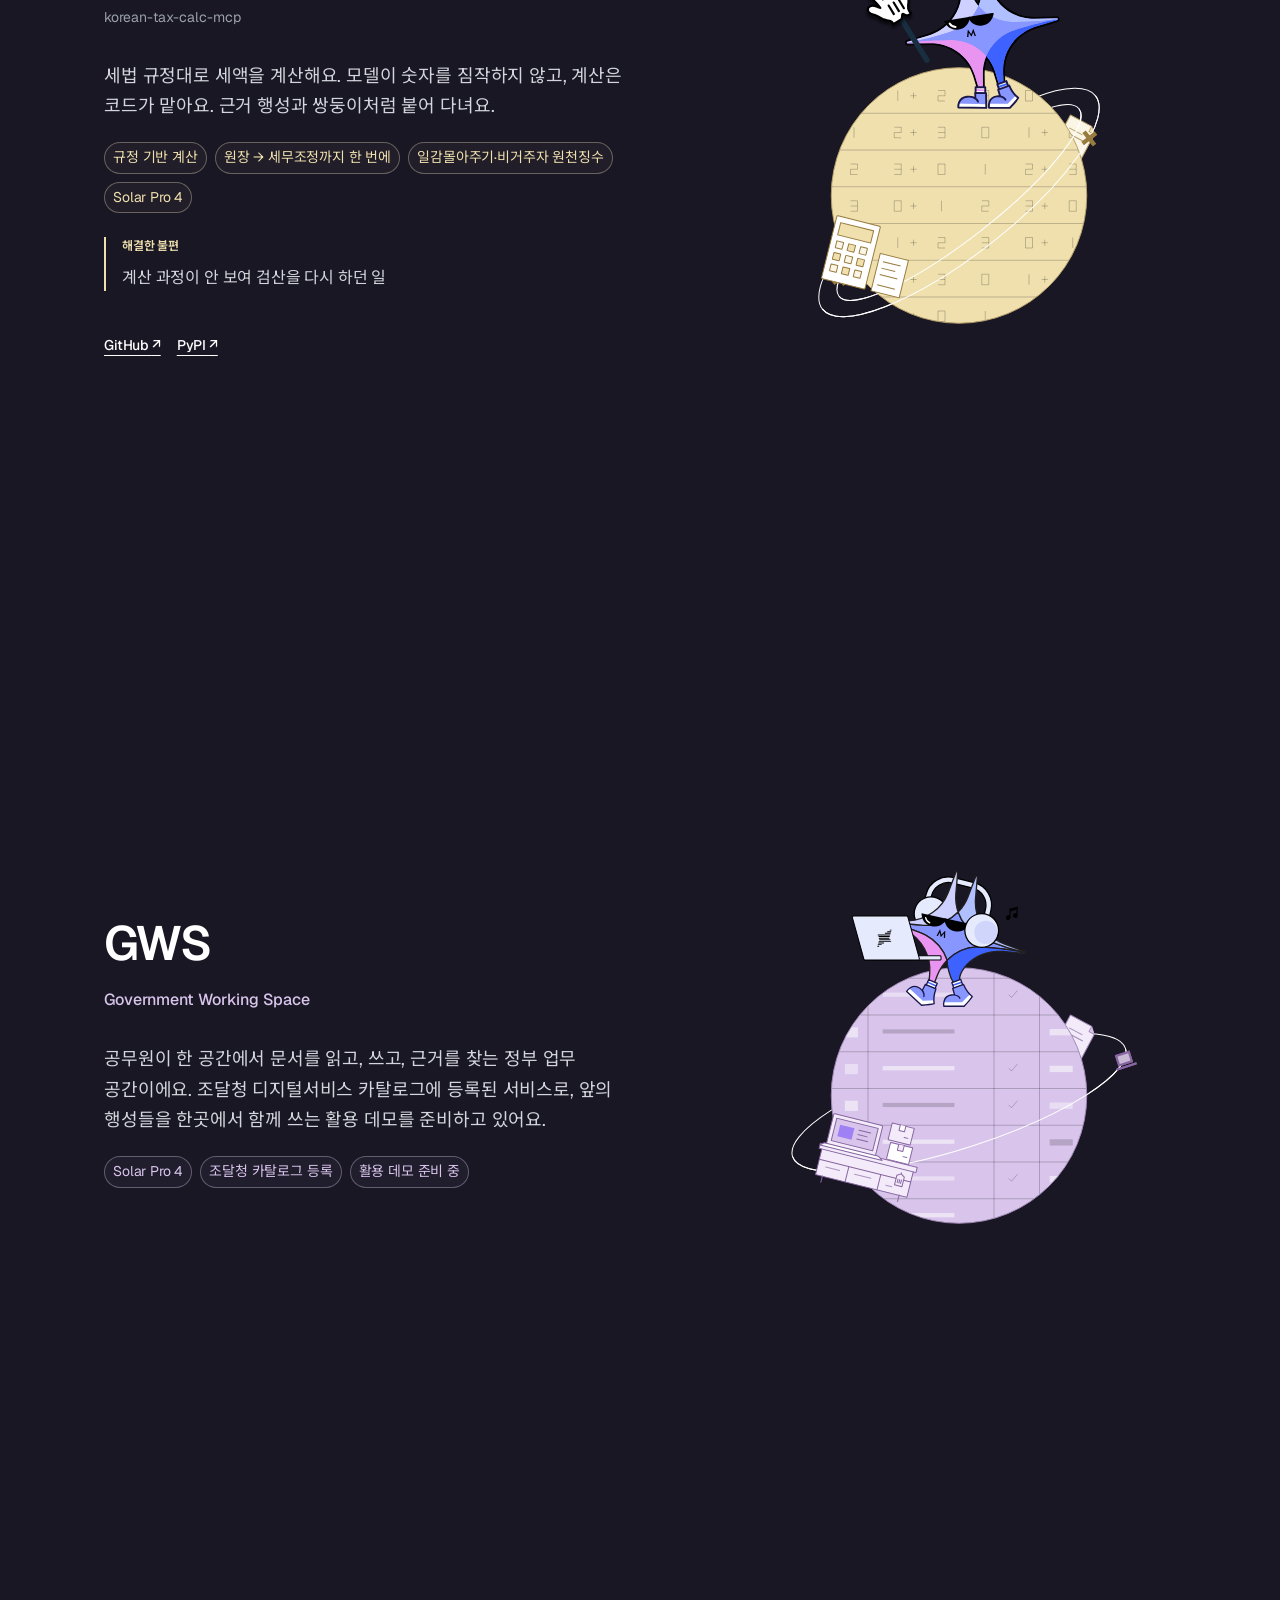
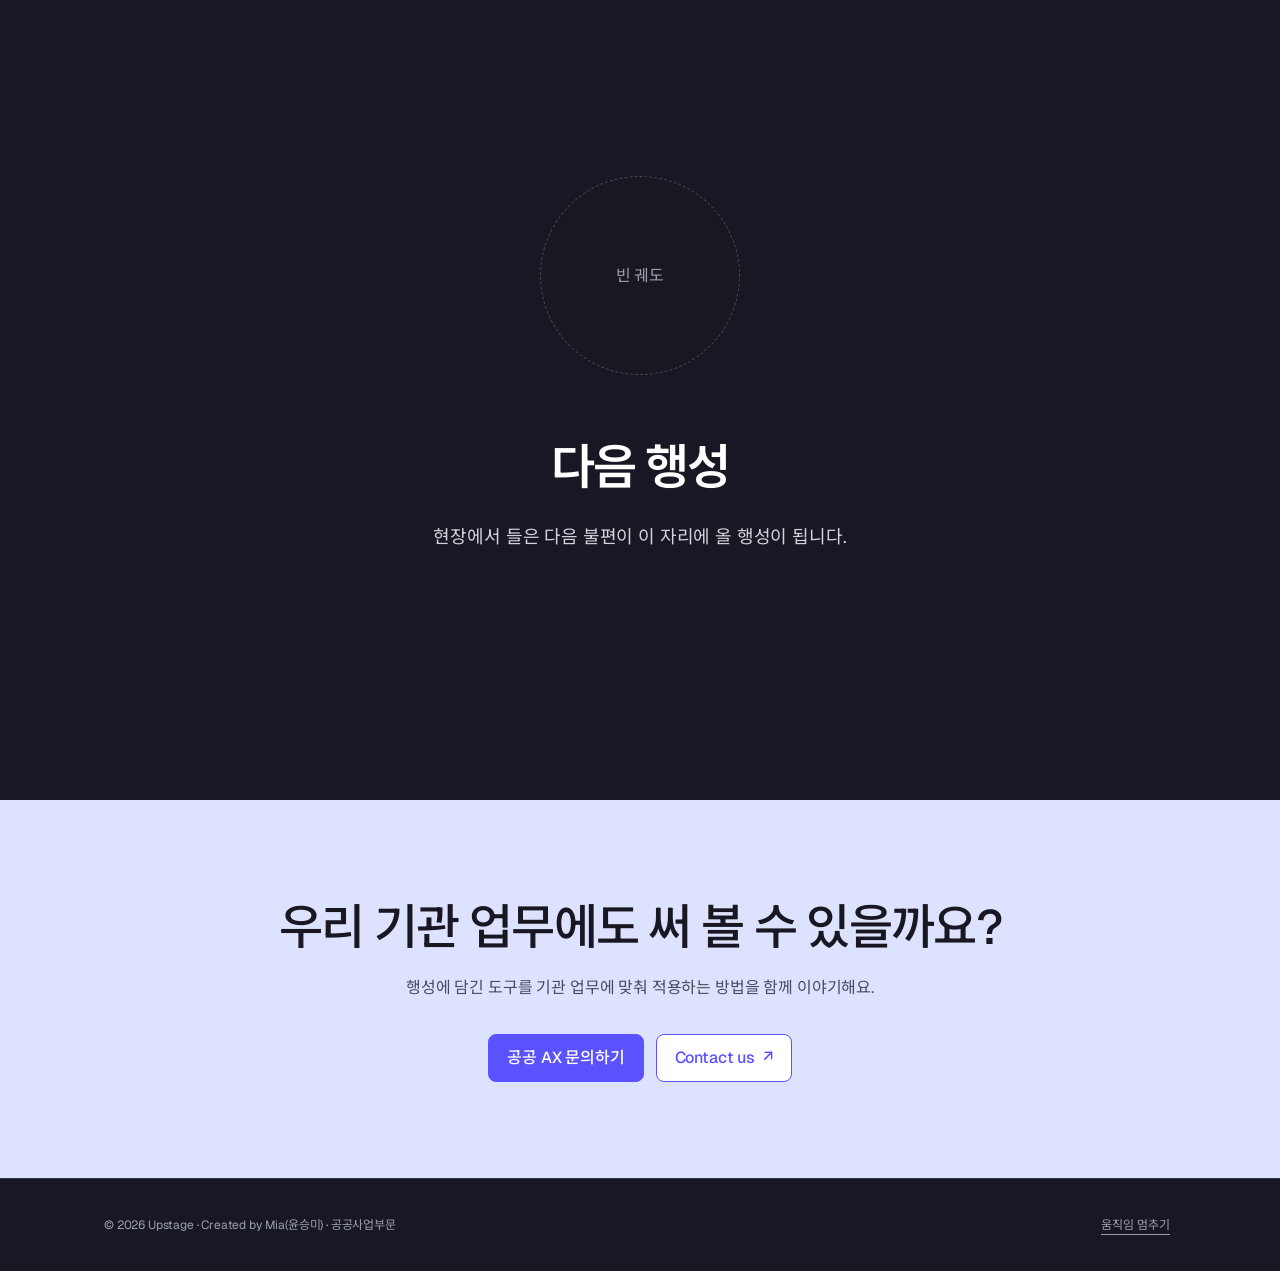
==== commit af1cb13a: "Architecture design revision from the brand team (planet-only art, cards, mobile panel); contact ban" ====
--- a/index.html
+++ b/index.html
@@ -4,7 +4,7 @@
 <title>Solar Planets</title>
 <link rel="icon" type="image/svg+xml" href="assets/brand/upstage_symbol_color.svg">
 <link rel="stylesheet" href="https://fonts.googleapis.com/css2?family=Geist:wght@400;500;600;700&amp;family=Noto+Sans+KR:wght@400;500;600;700&amp;display=swap">
-<link rel="stylesheet" href="assets/lift/primitives.css"><link rel="stylesheet" href="assets/lift/website.css"><link rel="stylesheet" href="assets/lift/base.website.css"><link rel="stylesheet" href="assets/lift/korean.css"><link rel="stylesheet" href="assets/lift/a11y.website.css"><link rel="stylesheet" href="assets/lift/motion.css"><link rel="stylesheet" href="assets/planet-theme.css?v=20261013-accent-01"><link rel="stylesheet" href="design.css?v=20261014-arch-03">
+<link rel="stylesheet" href="assets/lift/primitives.css"><link rel="stylesheet" href="assets/lift/website.css"><link rel="stylesheet" href="assets/lift/base.website.css"><link rel="stylesheet" href="assets/lift/korean.css"><link rel="stylesheet" href="assets/lift/a11y.website.css"><link rel="stylesheet" href="assets/lift/motion.css"><link rel="stylesheet" href="assets/planet-theme.css?v=20261013-accent-01"><link rel="stylesheet" href="design.css?v=20261015-contact-01">
 <script src="section-paging.js?v=20261014-paging-07" defer></script>
 <script src="section-navigation.js?v=20261013-desktop-paging-01" defer></script>
 <script src="artwork-motion.js?v=20261013-solar-hero-01" defer></script>
@@ -418,7 +418,7 @@
 </div>
 </div></section>
 <section class="outro" id="s7" aria-labelledby="next-title"><div class="container"><div class="graphic-space" data-placeholder="next" data-aspect="1:1" aria-label="다음 행성을 위한 빈 궤도"><span>빈 궤도</span></div><h2 id="next-title">다음 행성</h2><p data-content-original="outro">현장에서 들은 다음 불편이 이 자리에 올 행성이 됩니다.</p></div></section>
-</main><footer class="footer"><div class="container footer-inner"><p>© 2026 Upstage · Created by Mia(윤승미)</p><button class="text-link artwork-motion-toggle" type="button" data-artwork-toggle data-ds-focus aria-pressed="false" hidden>움직임 멈추기</button></div></footer>
+<section class="contact-cta" aria-labelledby="contact-title"><div class="container contact-cta-inner"><h2 id="contact-title">우리 기관 업무에도 써 볼 수 있을까요?</h2><p>행성에 담긴 도구를 기관 업무에 맞춰 적용하는 방법을 함께 이야기해요.</p><div class="contact-cta-actions"><a class="button" href="mailto:seungmi.yoon@upstage.ai?subject=%5BSolar%20Planets%5D%20%EA%B3%B5%EA%B3%B5%20AX%20%EB%AC%B8%EC%9D%98" data-ds-focus>공공 AX 문의하기</a><a class="button is-secondary" href="https://www.upstage.ai/contact-us" target="_blank" rel="noopener" data-ds-focus>Contact us <span aria-hidden="true">↗</span><span class="sr-only"> (새 탭)</span></a></div></div></section></main><footer class="footer"><div class="container footer-inner"><p>© 2026 Upstage · Created by Mia(윤승미) · 공공사업부문</p><button class="text-link artwork-motion-toggle" type="button" data-artwork-toggle data-ds-focus aria-pressed="false" hidden>움직임 멈추기</button></div></footer>
 <nav class="section-navigation" aria-label="섹션 바로가기">
 <a href="#s0" aria-label="Solar Planets 섹션으로 이동" data-ds-focus><span class="section-navigation-label" aria-hidden="true">Solar Planets</span></a>
 <a href="#s1" aria-label="Solar Pro 4 섹션으로 이동" data-ds-focus><span class="section-navigation-label" aria-hidden="true">Solar Pro 4</span></a>
--- a/design.css
+++ b/design.css
@@ -342,3 +342,12 @@
 .arch-cta-arrow{margin-left:auto;font-size:var(--web-text-lg);color:var(--planet-sun);transition:transform .3s}
 .arch-cta:hover .arch-cta-arrow{transform:translateX(4px)}
 @media(prefers-reduced-motion:reduce){.arch-cta-orbit i{animation:none}.arch-cta-orbit i:nth-child(2){transform:translateX(28px)}.arch-cta-orbit i:nth-child(3){transform:rotate(72deg) translateX(28px)}.arch-cta-orbit i:nth-child(4){transform:rotate(144deg) translateX(28px)}.arch-cta-orbit i:nth-child(5){transform:rotate(216deg) translateX(28px)}.arch-cta-orbit i:nth-child(6){transform:rotate(288deg) translateX(28px)}}
+
+/* Contact banner (Rani 10/15 제안): 공공 문의는 담당자 메일, 기업 문의는 Upstage Contact us */
+.contact-cta{background:var(--colors--purple-100);color:var(--colors--purple-1000);text-align:center;padding-block:var(--section-md-mobile)}
+.contact-cta-inner{display:grid;justify-items:center;gap:16px}
+.contact-cta h2{margin:0;color:var(--colors--purple-1000)}
+.contact-cta p{margin:0;max-width:48ch;color:#4a4a5a}
+.contact-cta-actions{display:flex;flex-wrap:wrap;justify-content:center;gap:12px;margin-top:16px}
+@media(min-width:480px){.contact-cta{padding-block:var(--section-md)}}
+.contact-cta{scroll-snap-align:start}
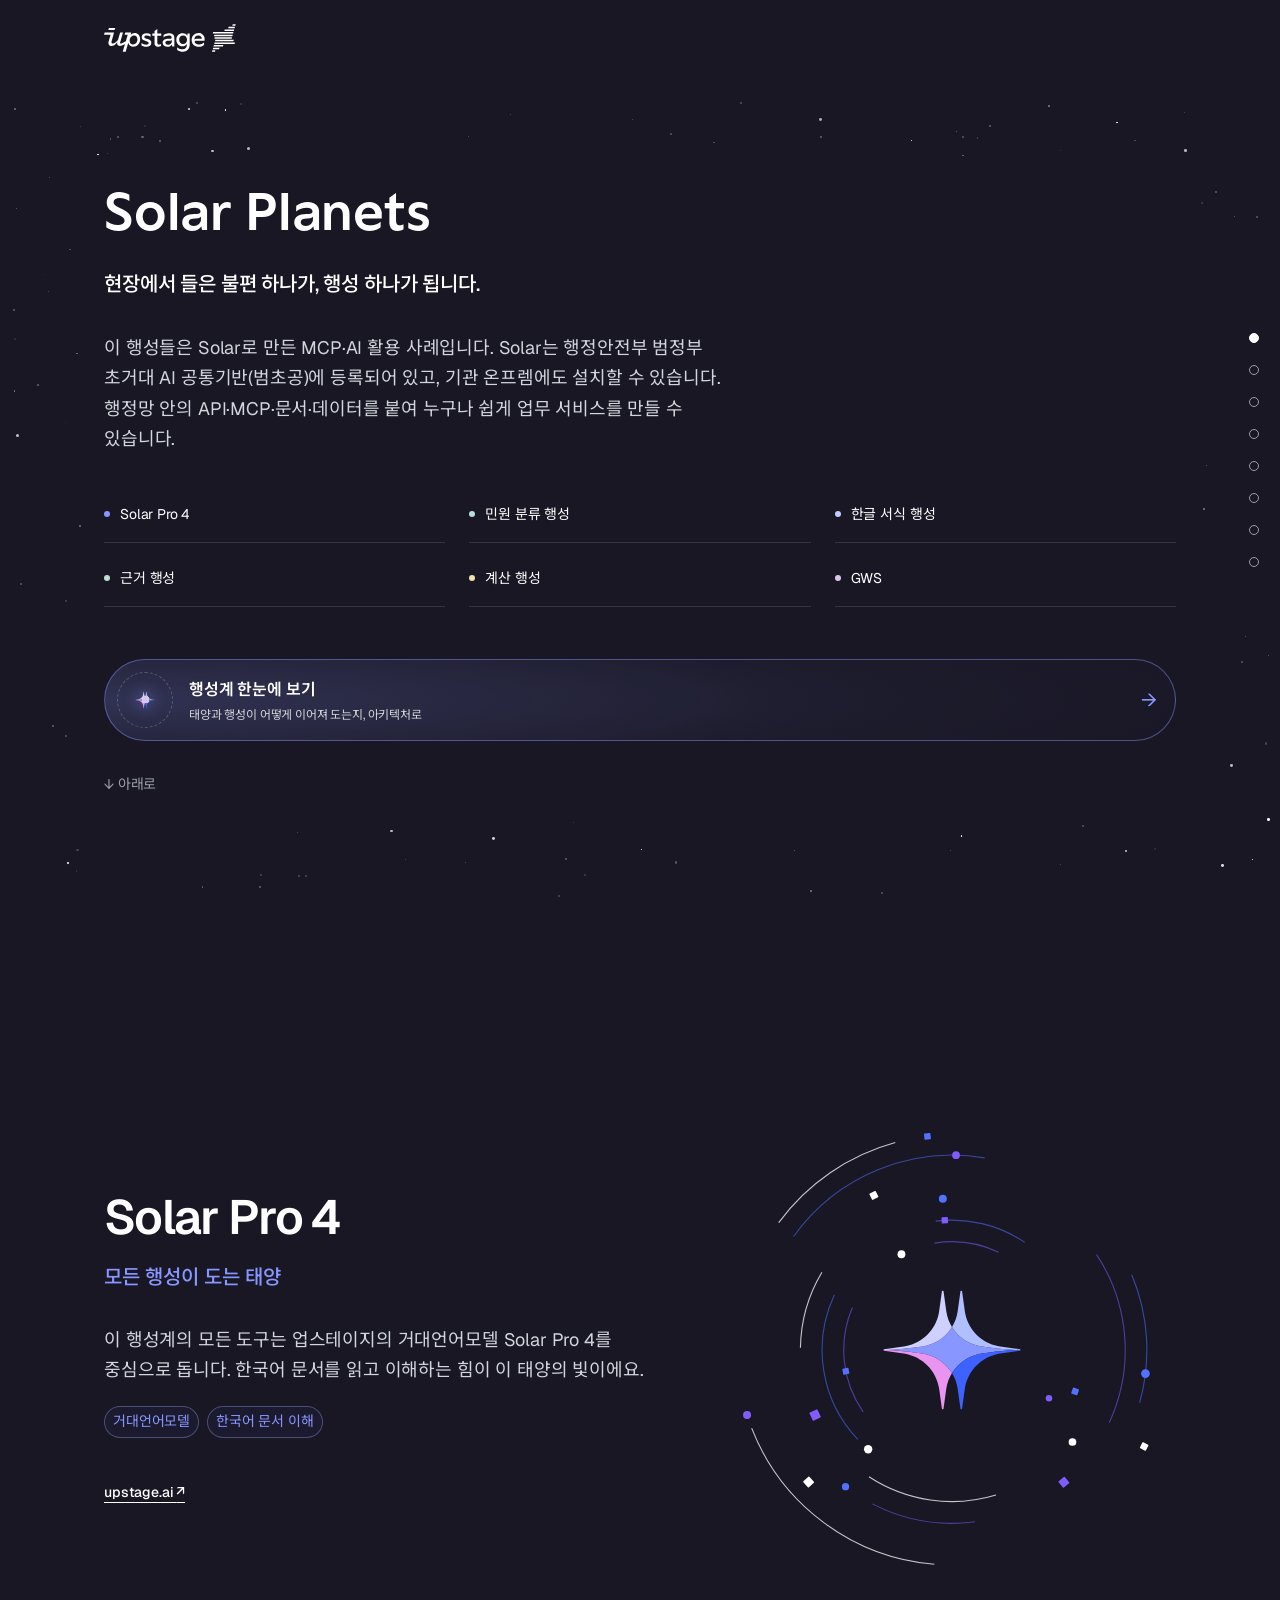
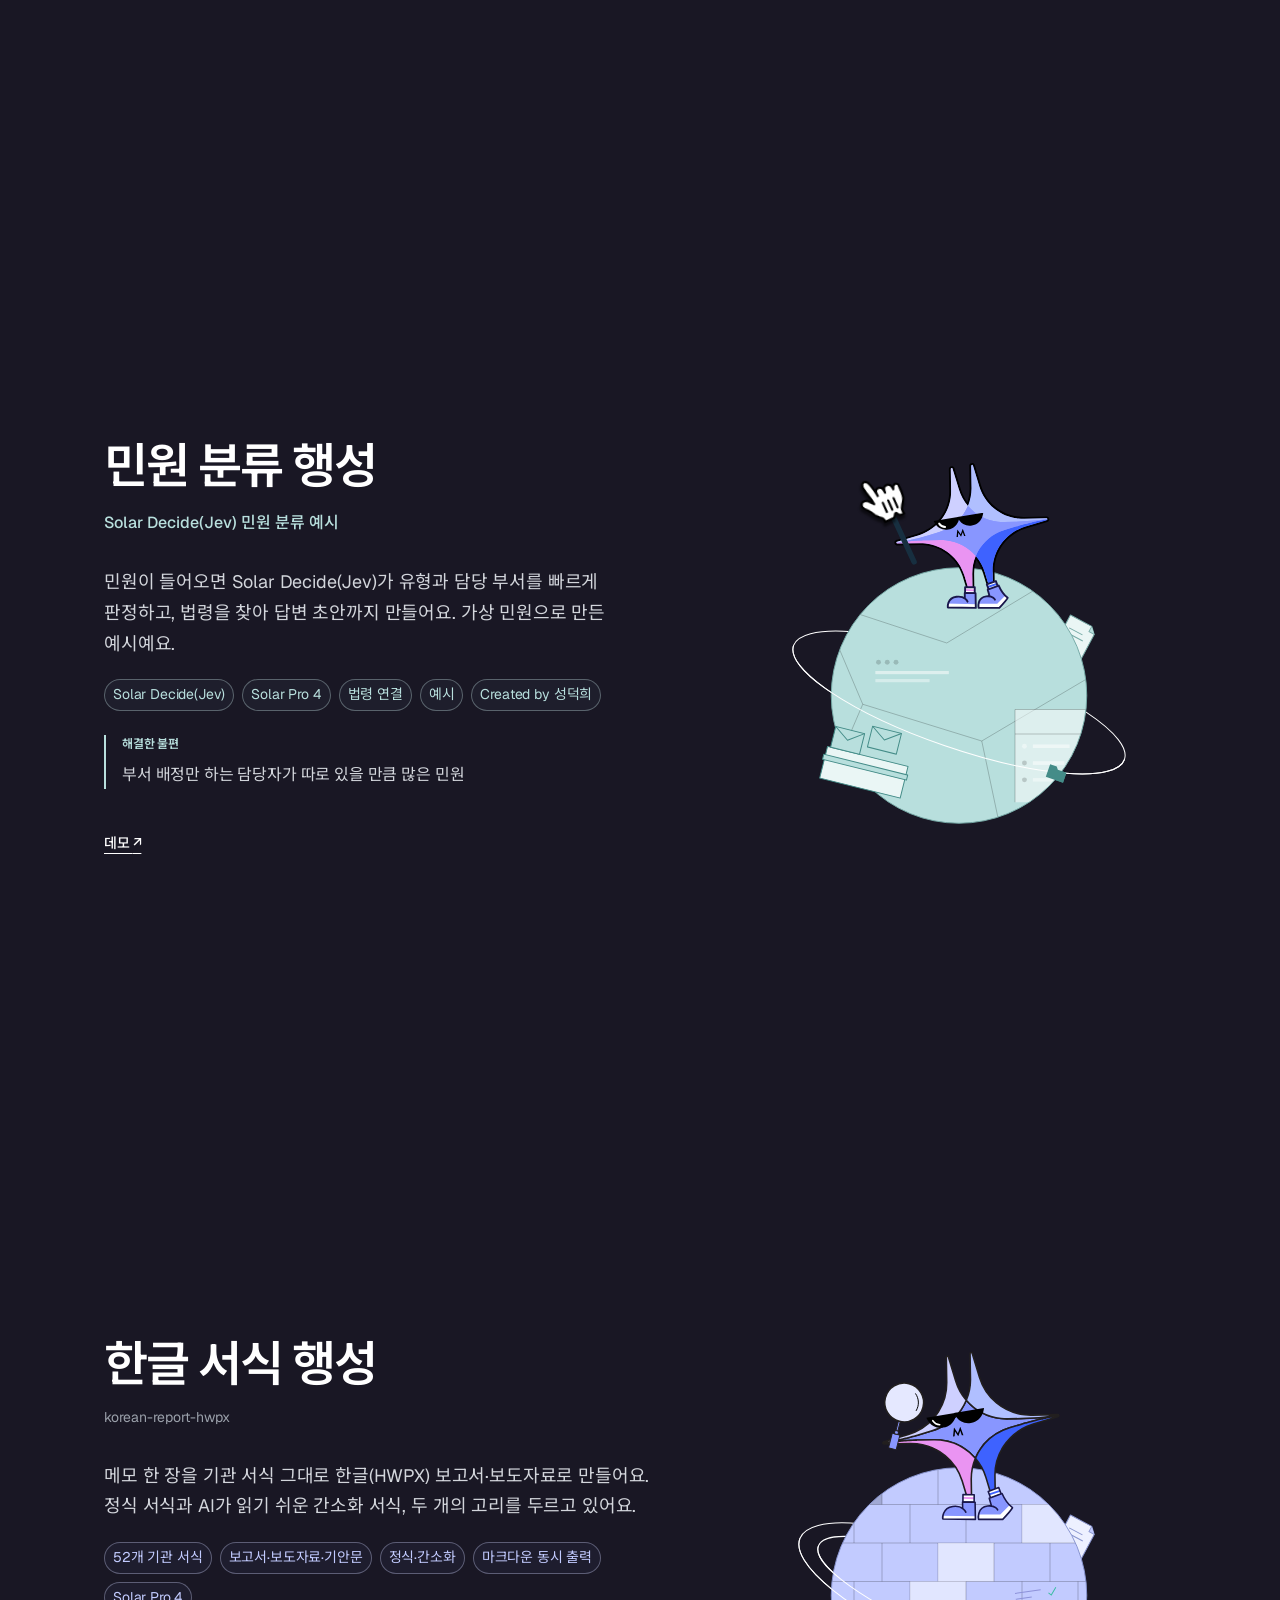
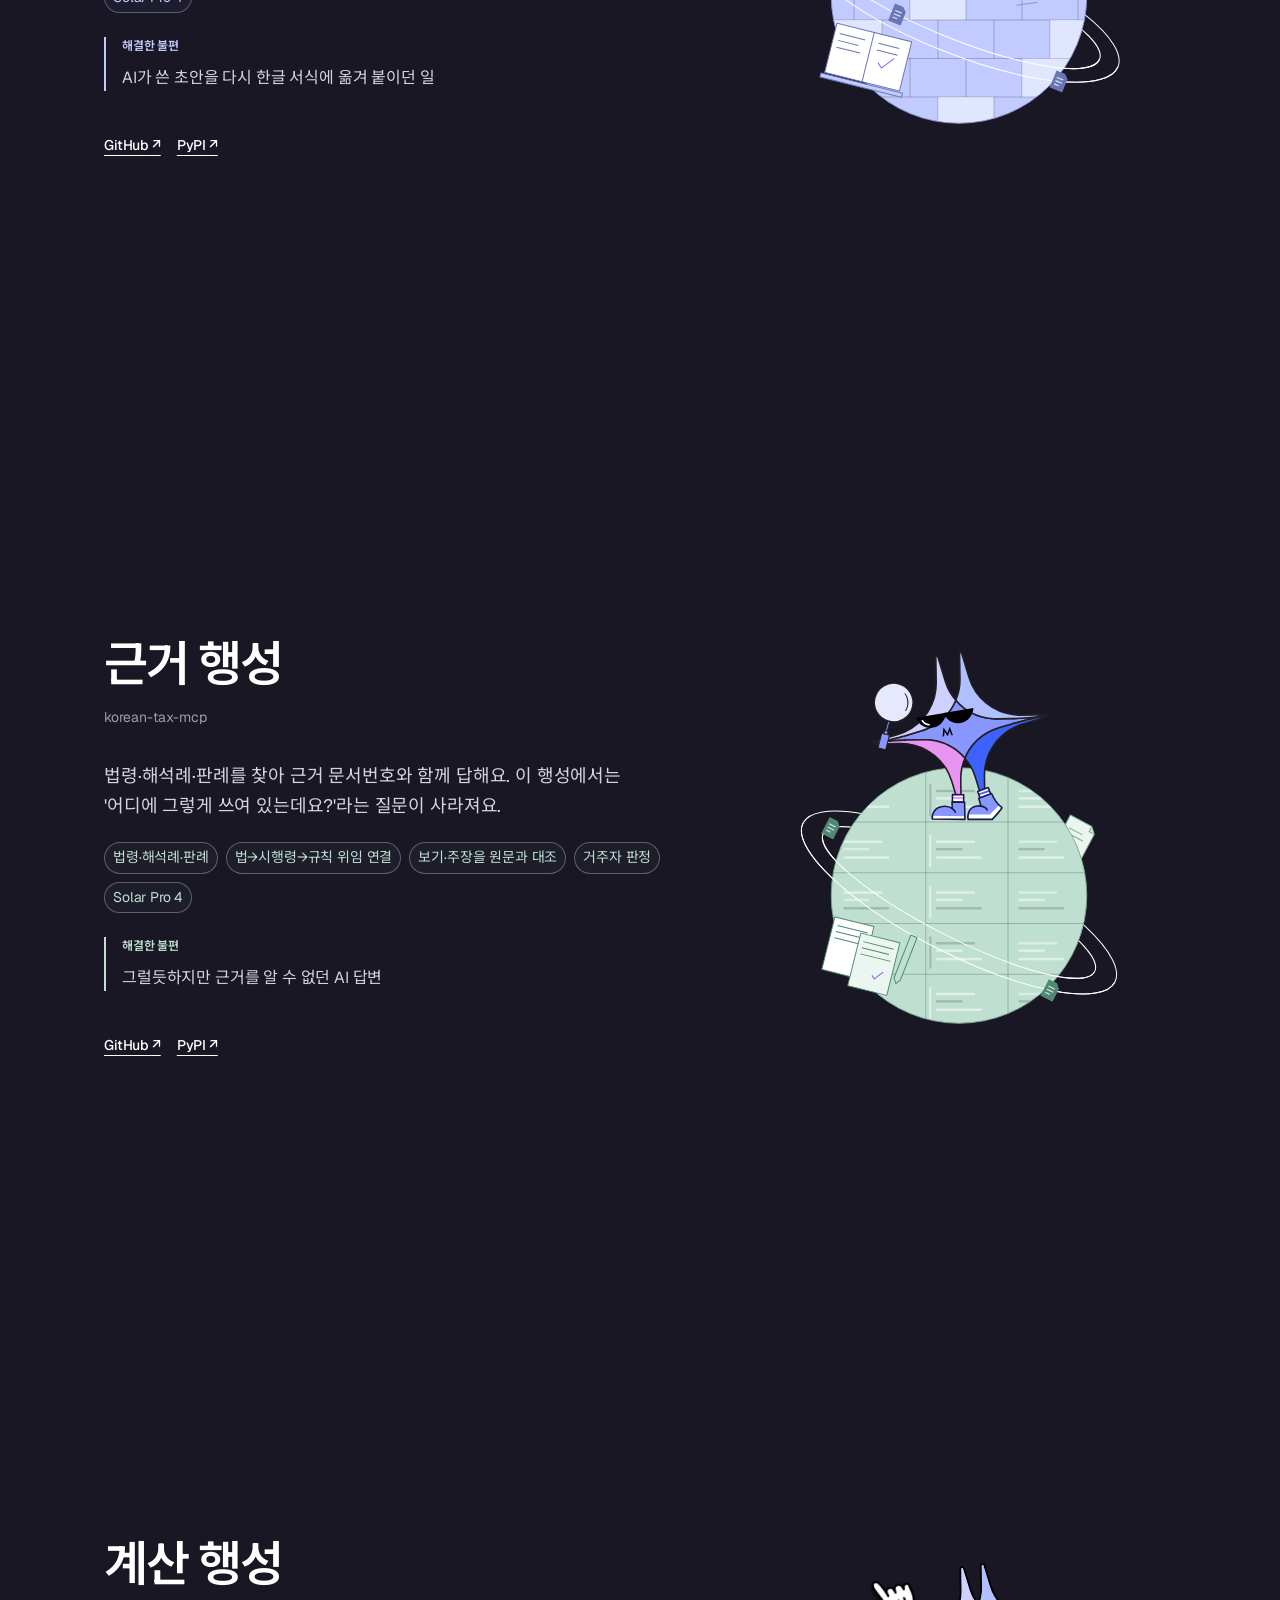
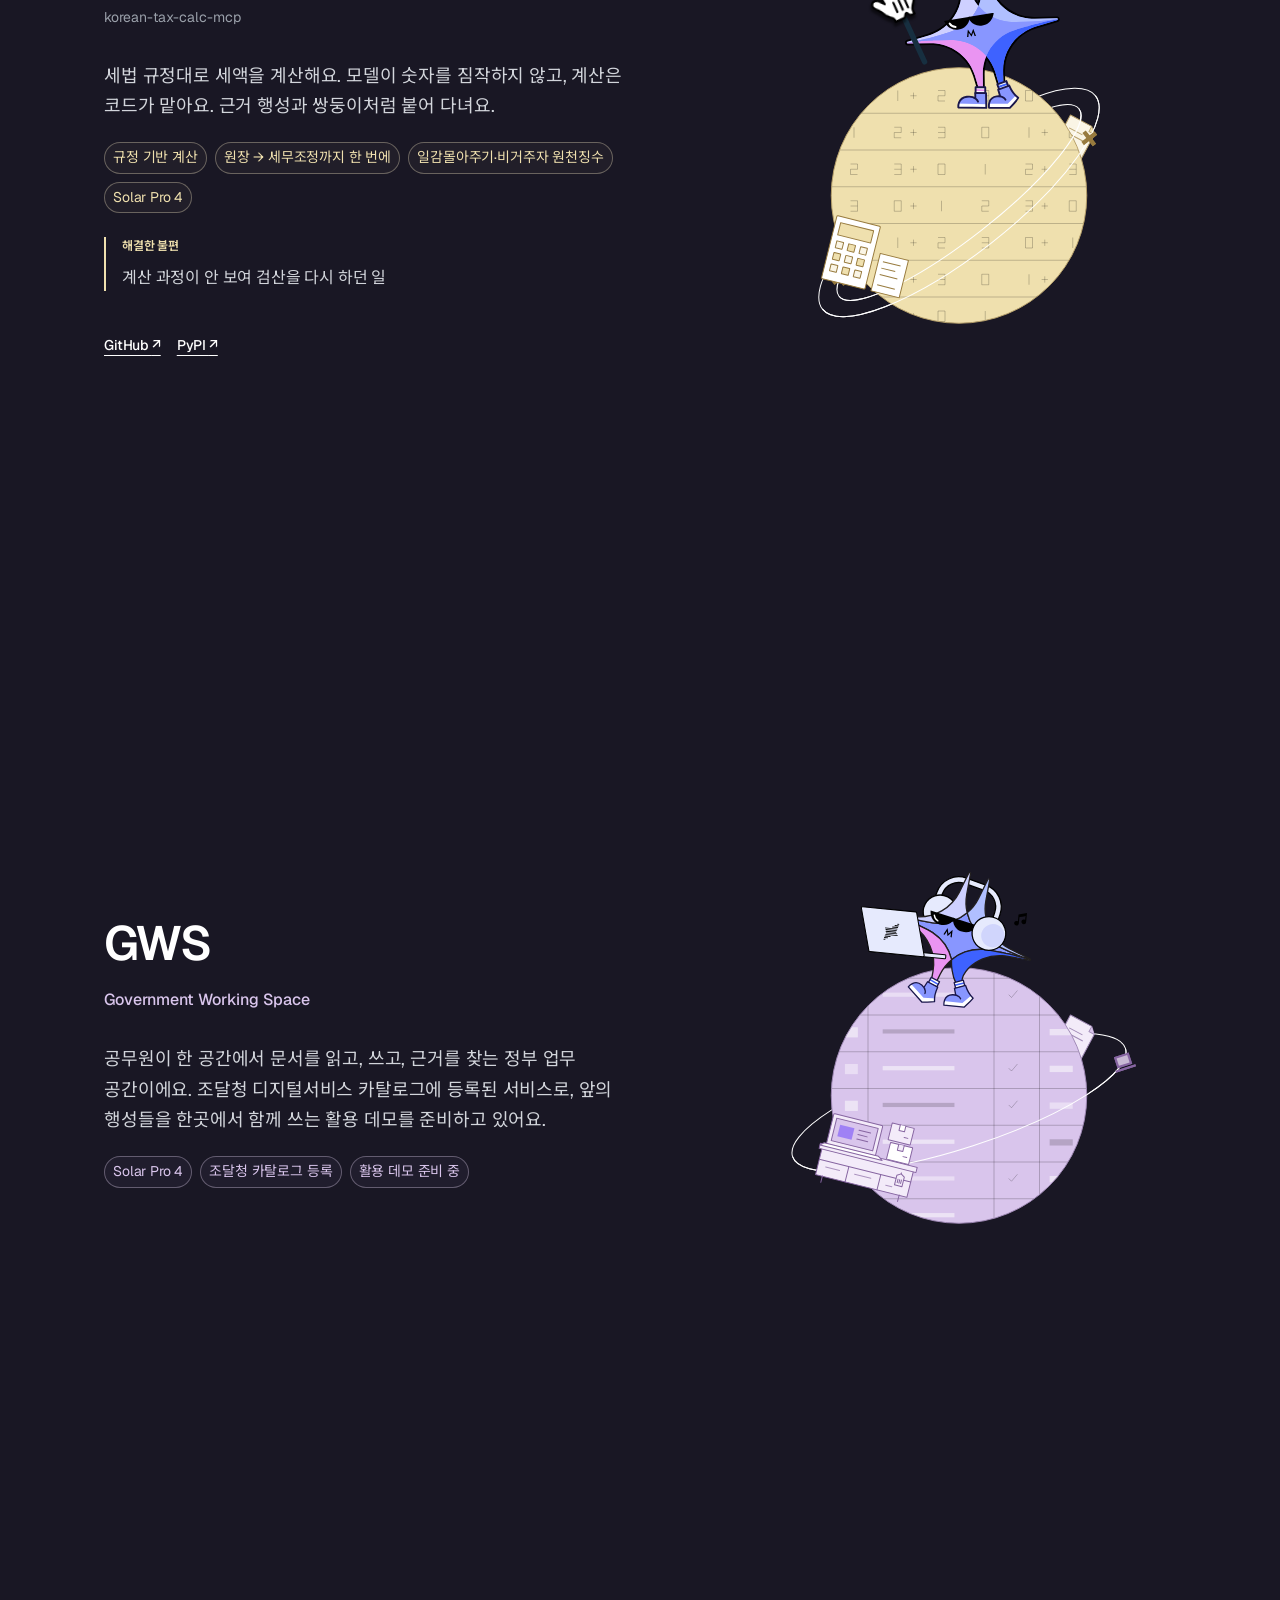
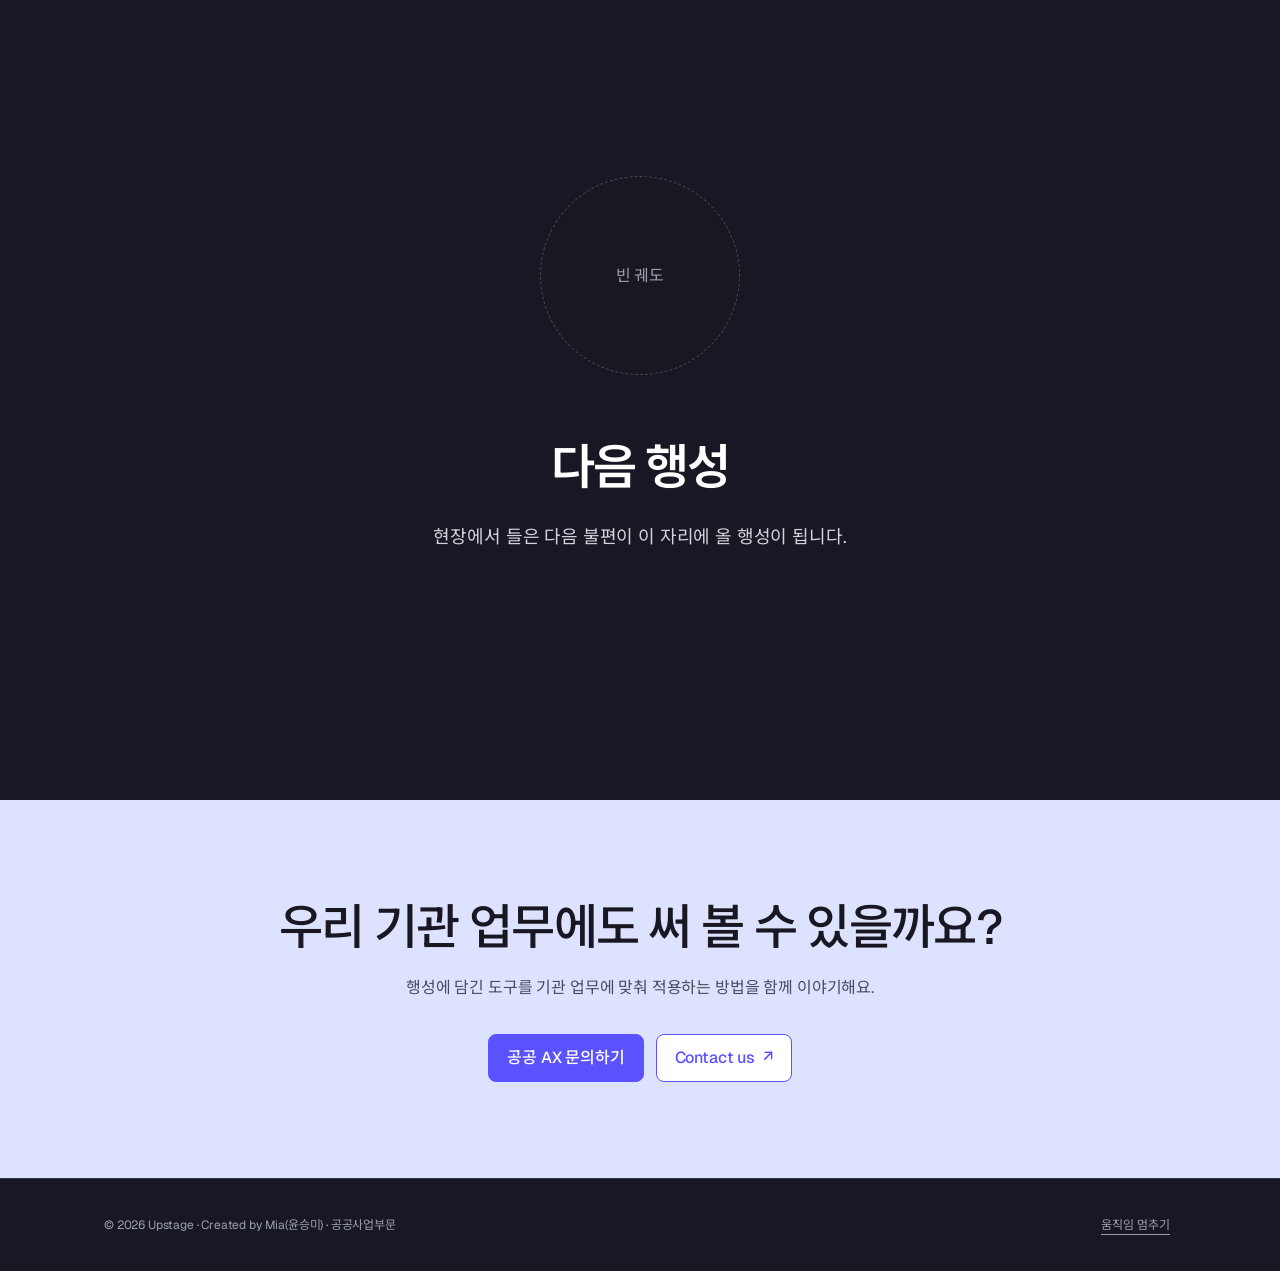
==== commit 18a16845: "Contact us link points to the Korean page (/ko/contact-us) Co-Authored-By: Claude Opus 5.5 <noreply@" ====
--- a/index.html
+++ b/index.html
@@ -418,7 +418,7 @@
 </div>
 </div></section>
 <section class="outro" id="s7" aria-labelledby="next-title"><div class="container"><div class="graphic-space" data-placeholder="next" data-aspect="1:1" aria-label="다음 행성을 위한 빈 궤도"><span>빈 궤도</span></div><h2 id="next-title">다음 행성</h2><p data-content-original="outro">현장에서 들은 다음 불편이 이 자리에 올 행성이 됩니다.</p></div></section>
-<section class="contact-cta" aria-labelledby="contact-title"><div class="container contact-cta-inner"><h2 id="contact-title">우리 기관 업무에도 써 볼 수 있을까요?</h2><p>행성에 담긴 도구를 기관 업무에 맞춰 적용하는 방법을 함께 이야기해요.</p><div class="contact-cta-actions"><a class="button" href="mailto:seungmi.yoon@upstage.ai?subject=%5BSolar%20Planets%5D%20%EA%B3%B5%EA%B3%B5%20AX%20%EB%AC%B8%EC%9D%98" data-ds-focus>공공 AX 문의하기</a><a class="button is-secondary" href="https://www.upstage.ai/contact-us" target="_blank" rel="noopener" data-ds-focus>Contact us <span aria-hidden="true">↗</span><span class="sr-only"> (새 탭)</span></a></div></div></section></main><footer class="footer"><div class="container footer-inner"><p>© 2026 Upstage · Created by Mia(윤승미) · 공공사업부문</p><button class="text-link artwork-motion-toggle" type="button" data-artwork-toggle data-ds-focus aria-pressed="false" hidden>움직임 멈추기</button></div></footer>
+<section class="contact-cta" aria-labelledby="contact-title"><div class="container contact-cta-inner"><h2 id="contact-title">우리 기관 업무에도 써 볼 수 있을까요?</h2><p>행성에 담긴 도구를 기관 업무에 맞춰 적용하는 방법을 함께 이야기해요.</p><div class="contact-cta-actions"><a class="button" href="mailto:seungmi.yoon@upstage.ai?subject=%5BSolar%20Planets%5D%20%EA%B3%B5%EA%B3%B5%20AX%20%EB%AC%B8%EC%9D%98" data-ds-focus>공공 AX 문의하기</a><a class="button is-secondary" href="https://www.upstage.ai/ko/contact-us" target="_blank" rel="noopener" data-ds-focus>Contact us <span aria-hidden="true">↗</span><span class="sr-only"> (새 탭)</span></a></div></div></section></main><footer class="footer"><div class="container footer-inner"><p>© 2026 Upstage · Created by Mia(윤승미) · 공공사업부문</p><button class="text-link artwork-motion-toggle" type="button" data-artwork-toggle data-ds-focus aria-pressed="false" hidden>움직임 멈추기</button></div></footer>
 <nav class="section-navigation" aria-label="섹션 바로가기">
 <a href="#s0" aria-label="Solar Planets 섹션으로 이동" data-ds-focus><span class="section-navigation-label" aria-hidden="true">Solar Planets</span></a>
 <a href="#s1" aria-label="Solar Pro 4 섹션으로 이동" data-ds-focus><span class="section-navigation-label" aria-hidden="true">Solar Pro 4</span></a>
